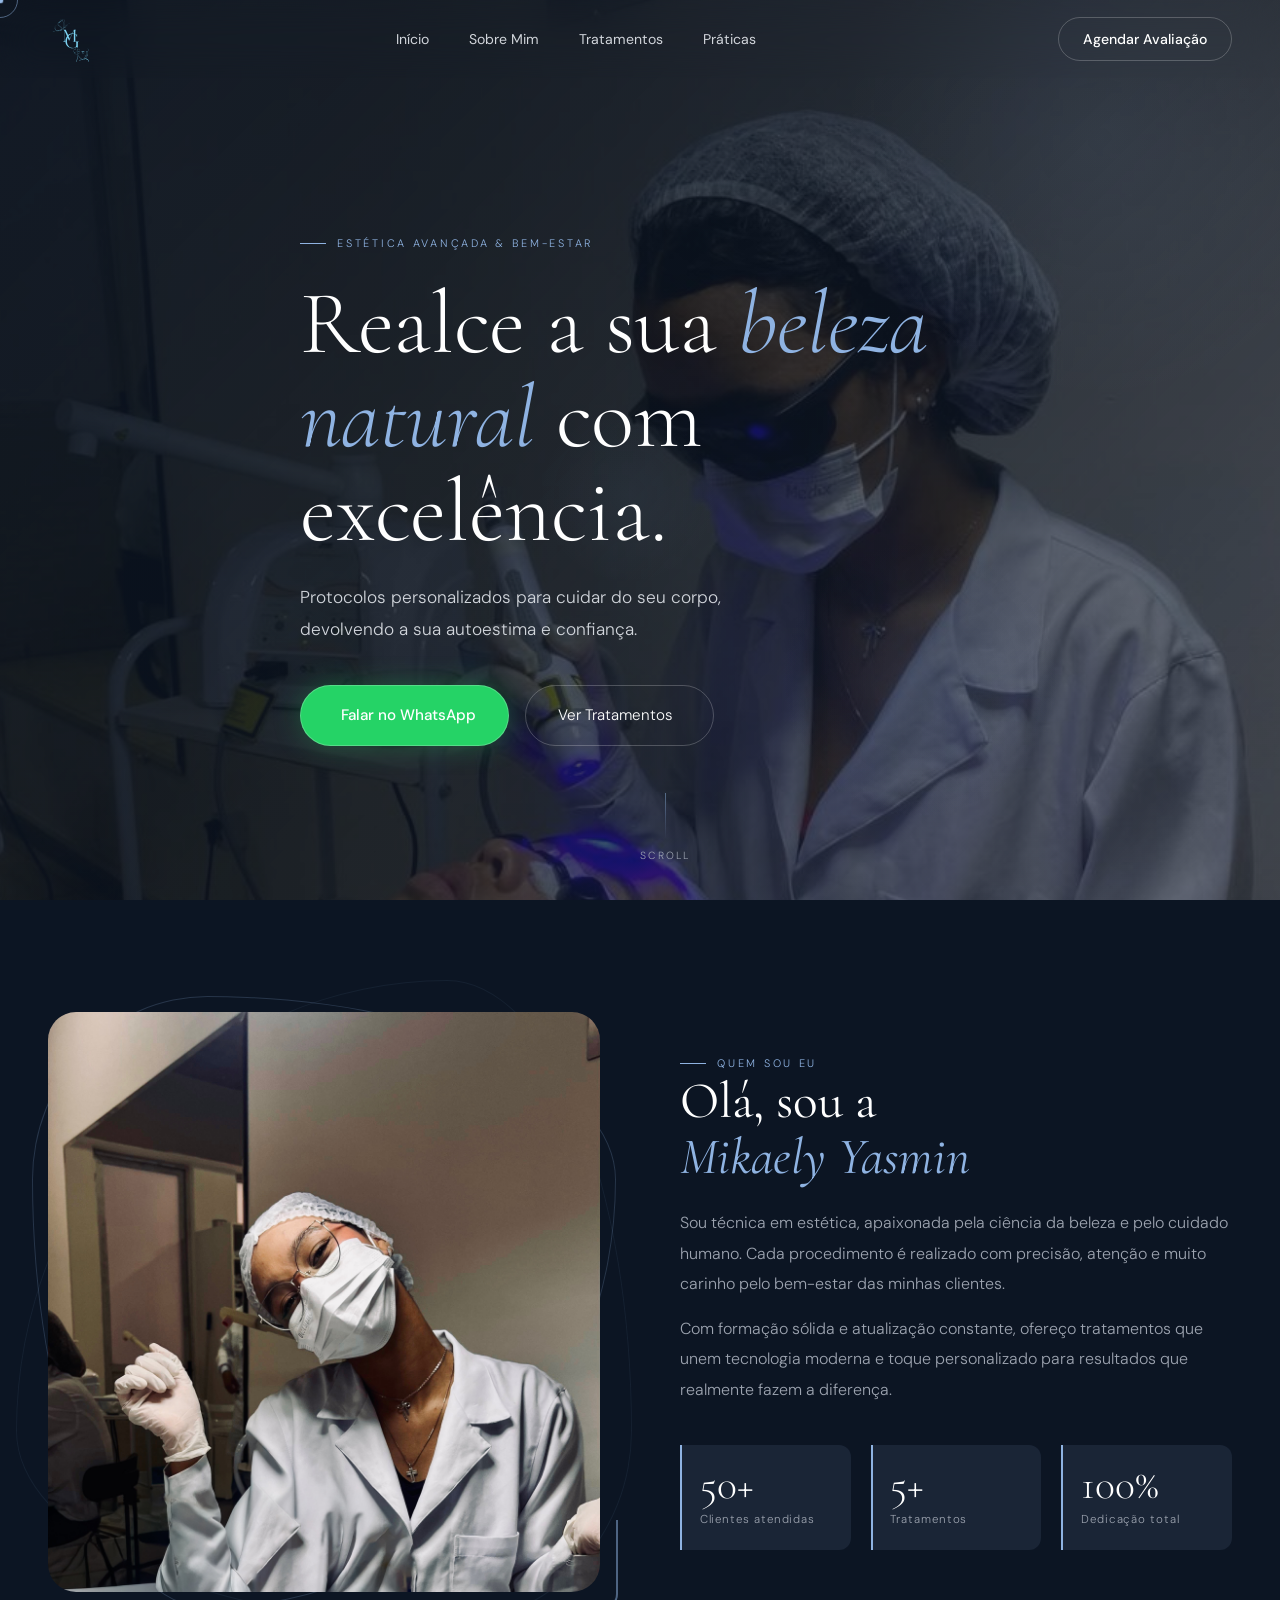
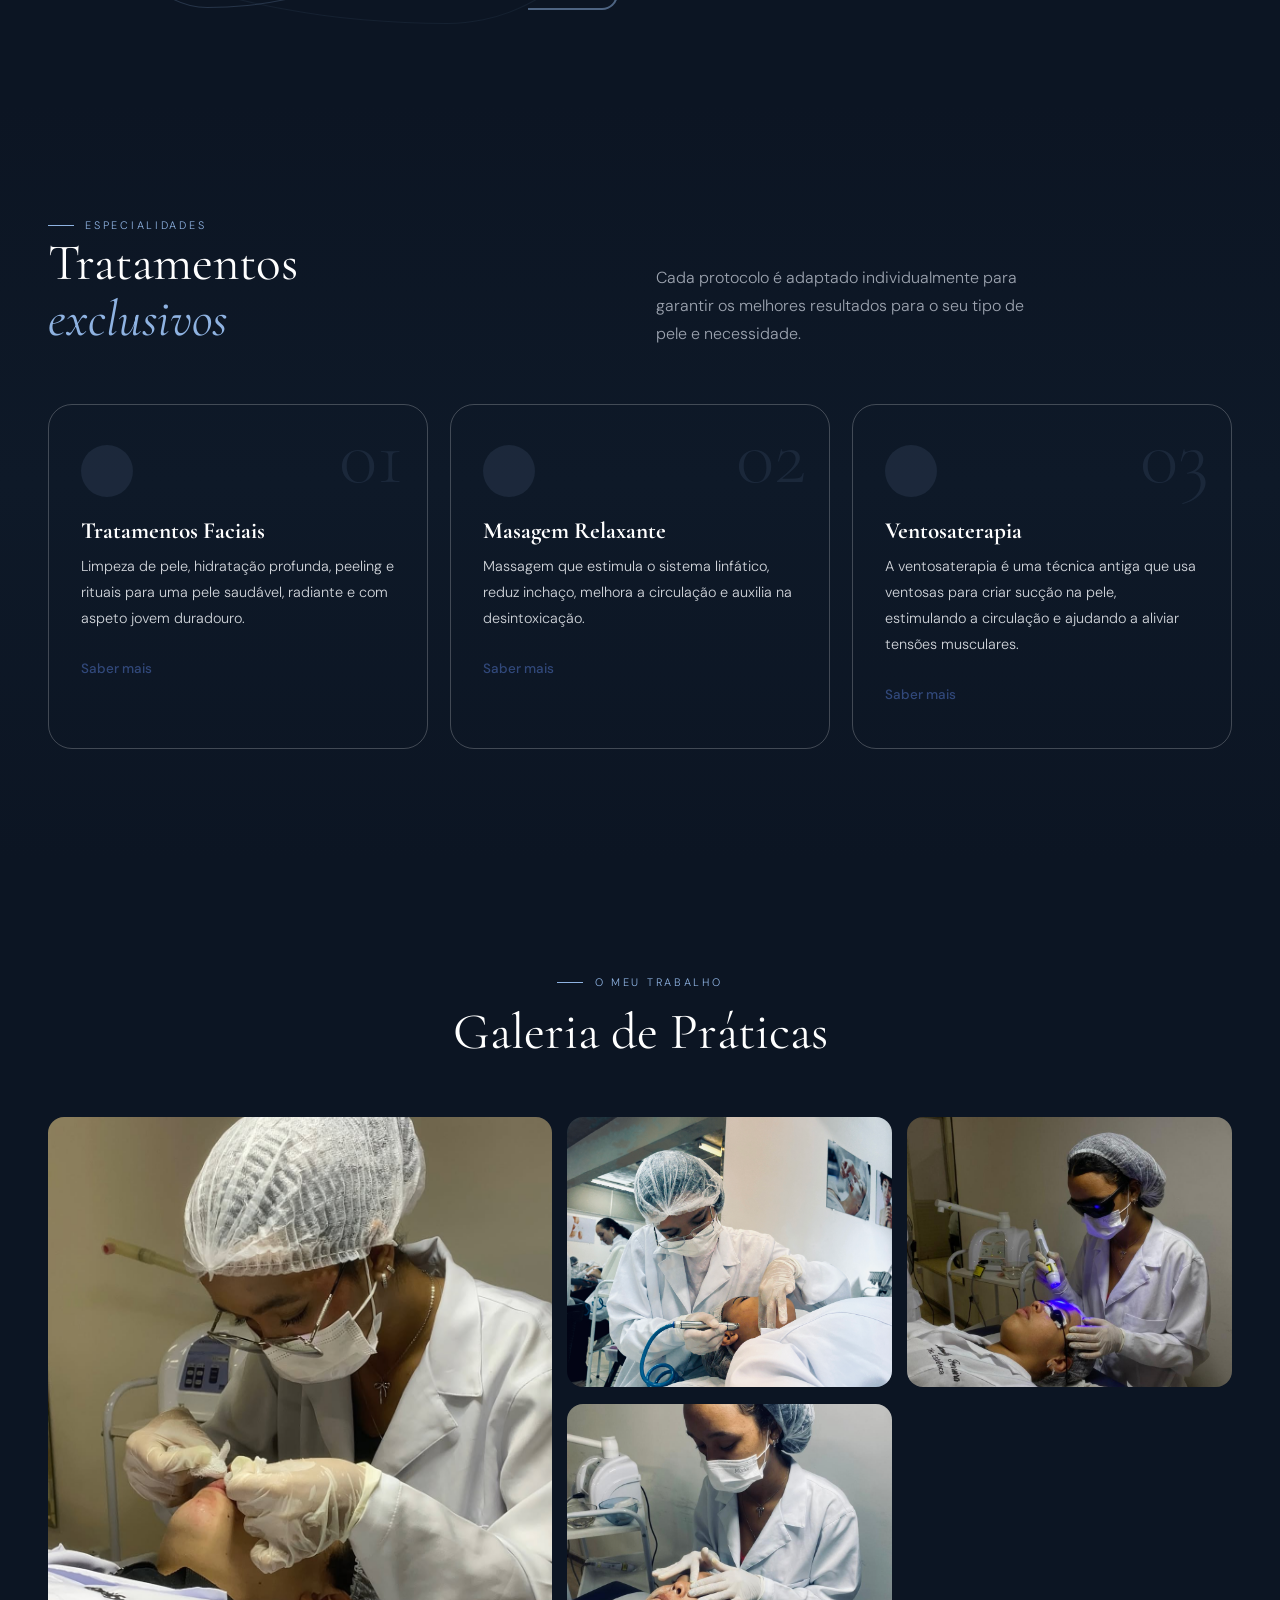
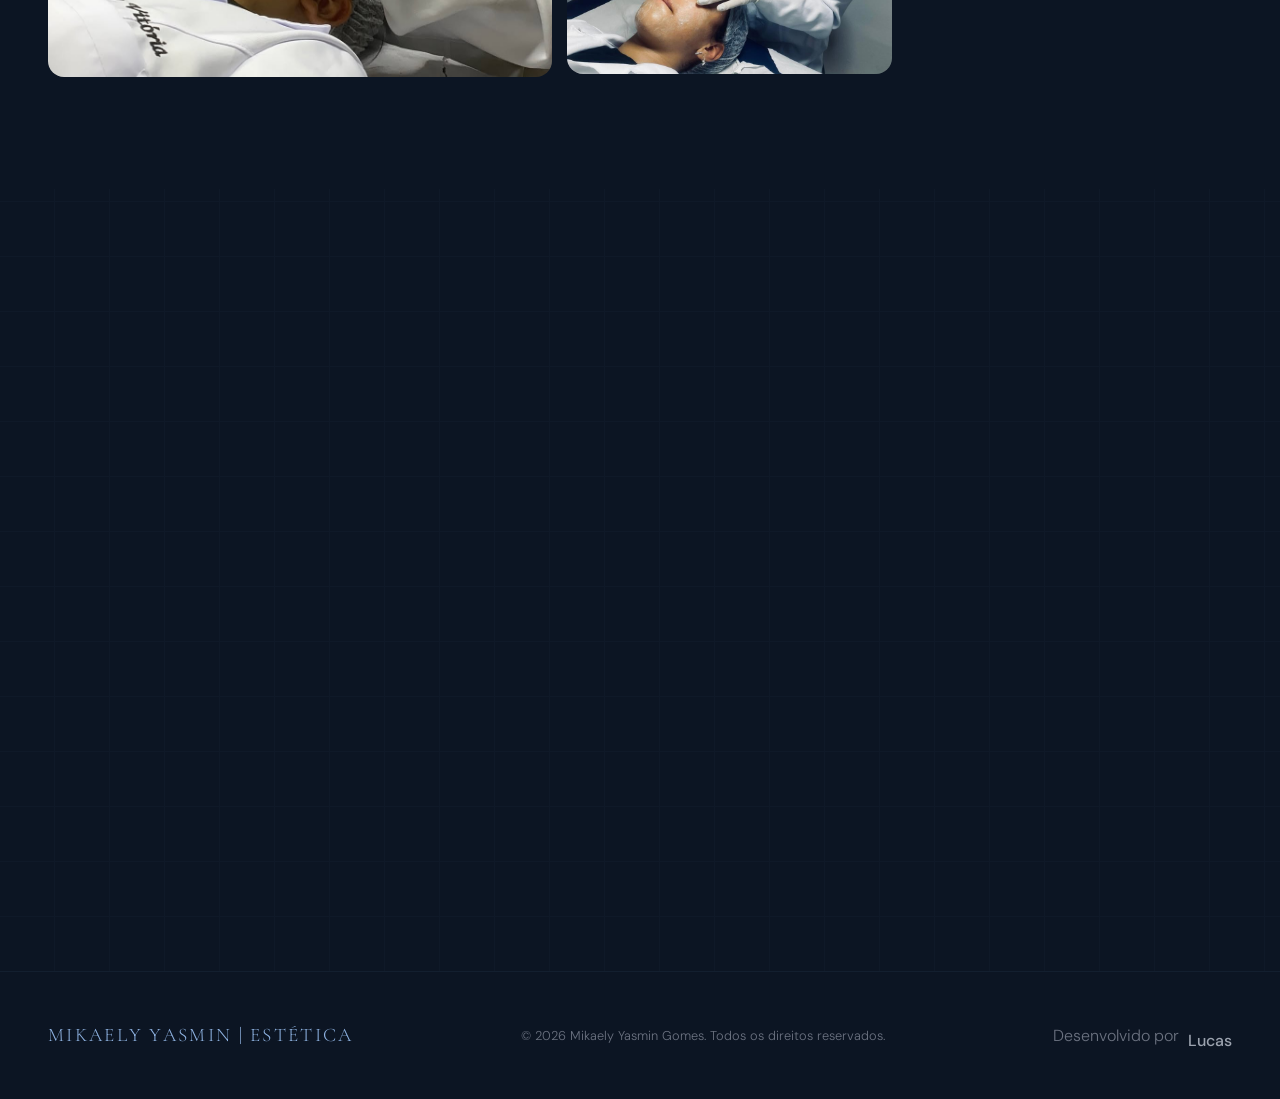
==== index.html @ a45d756b "Refactor HTML structure and style adjustments" ====
<!DOCTYPE html>
<html lang="pt-BR">

<head>
  <meta charset="UTF-8">
  <meta name="viewport" content="width=device-width,initial-scale=1.0">
  <title>Mikaely Yasmin Gomes | Estética Avançada &amp; Bem-estar</title>
  <link
    href="https://fonts.googleapis.com/css2?family=Cormorant+Garamond:ital,wght@0,300;0,400;0,600;1,300;1,400&family=DM+Sans:wght@300;400;500&display=swap"
    rel="stylesheet">
  <script src="https://unpkg.com/@phosphor-icons/web"></script>
  <script src="https://identity.netlify.com/v1/netlify-identity-widget.js"></script>
  <style>
    :root {
      --dk: #0C1523;
      --nv: #192338;
      --cb: #D9E1F1;
      --ac: #8FB3E2;
      --ad: #31487A;
      --a1: rgba(143, 179, 226, .10);
      --a2: rgba(143, 179, 226, .20);
      --a5: rgba(143, 179, 226, .50);
      --wh: #fff;
      --g3: #d1d5db;
      --g4: #9ca3af;
      --g5: #6b7280
    }

    *,
    *::before,
    *::after {
      box-sizing: border-box;
      margin: 0;
      padding: 0
    }

    html {
      scroll-padding-top: 60px;
    }

    body {
      background: var(--dk);
      color: var(--g3);
      font-family: 'DM Sans', sans-serif;
      font-weight: 300;
      line-height: 1.75;
      overflow-x: hidden;
      cursor: none
    }

    #cd {
      width: 7px;
      height: 7px;
      background: var(--ac);
      border-radius: 50%;
      position: fixed;
      top: 0;
      left: 0;
      pointer-events: none;
      z-index: 9999;
      transform: translate(-50%, -50%);
      mix-blend-mode: screen
    }

    #cr {
      width: 36px;
      height: 36px;
      border: 1px solid var(--a5);
      border-radius: 50%;
      position: fixed;
      top: 0;
      left: 0;
      pointer-events: none;
      z-index: 9998;
      transform: translate(-50%, -50%);
      transition: width .3s, height .3s, border-color .3s, background .3s
    }

    #cr.on {
      width: 58px;
      height: 58px;
      border-color: var(--ac);
      background: var(--a1)
    }

    h1,
    h2,
    h3,
    h4 {
      font-family: 'Cormorant Garamond', serif;
      line-height: 1.1
    }

    .lbl {
      font-family: 'DM Sans', sans-serif;
      font-size: .68rem;
      letter-spacing: .25em;
      text-transform: uppercase;
      color: var(--ac);
      display: flex;
      align-items: center;
      gap: .7rem
    }

    .lbl::before {
      content: '';
      display: block;
      width: 26px;
      height: 1px;
      background: var(--ac);
      flex-shrink: 0
    }

    .rv {
      opacity: 0;
      transform: translateY(36px);
      transition: opacity .85s ease, transform .85s ease
    }

    .rl {
      opacity: 0;
      transform: translateX(-36px);
      transition: opacity .85s ease, transform .85s ease
    }

    .rv.in,
    .rl.in {
      opacity: 1;
      transform: none
    }

    .d1 {
      transition-delay: .10s
    }

    .d2 {
      transition-delay: .20s
    }

    .d3 {
      transition-delay: .30s
    }

    .d4 {
      transition-delay: .40s
    }

    .d5 {
      transition-delay: .50s
    }

    #nb {
      position: fixed;
      top: 0;
      left: 0;
      right: 0;
      z-index: 1000;
      height: 78px;
      display: flex;
      align-items: center;
      justify-content: space-between;
      padding: 0 3rem;
      backdrop-filter: blur(20px);
      transition: background .4s, box-shadow .4s
    }

    #nb.solid {
      background: rgba(12, 21, 35, .96);
      box-shadow: 0 1px 0 var(--a1)
    }

    .nl img {
      height: 46px;
      width: auto;
      object-fit: contain;
      display: block
    }

    .nv {
      display: flex;
      gap: 2.5rem;
      align-items: center
    }

    .nv a {
      color: var(--g3);
      text-decoration: none;
      font-size: .88rem;
      font-weight: 400;
      position: relative;
      transition: color .3s;
      cursor: none
    }

    .nv a::after {
      content: '';
      position: absolute;
      bottom: -4px;
      left: 0;
      width: 0;
      height: 1px;
      background: var(--ac);
      transition: width .3s
    }

    .nv a:hover {
      color: var(--ac)
    }

    .nv a:hover::after {
      width: 100%
    }

    .nc {
      background: transparent;
      color: var(--wh);
      padding: .55rem 1.5rem;
      border-radius: 50px;
      border: 1px solid rgba(255, 255, 255, .22);
      font-size: .88rem;
      font-weight: 500;
      text-decoration: none;
      transition: background .3s, transform .3s, border-color .3s;
      cursor: none
    }

    .nc:hover {
      background: var(--a1);
      border-color: var(--a5);
      transform: translateY(-2px)
    }

    #hb {
      display: none;
      background: none;
      border: none;
      color: var(--wh);
      font-size: 1.8rem;
      cursor: none
    }

    #mn {
      display: none;
      position: fixed;
      top: 78px;
      left: 0;
      right: 0;
      background: rgba(12, 21, 35, .97);
      backdrop-filter: blur(20px);
      padding: 1.25rem 2rem 1.75rem;
      flex-direction: column;
      gap: .4rem;
      border-bottom: 1px solid var(--a1);
      z-index: 999;
      max-height: calc(100vh - 78px);
      overflow-y: auto
    }

    #mn.open {
      display: flex
    }

    #mn a {
      color: var(--g3);
      text-decoration: none;
      padding: .7rem 1rem;
      border-radius: 8px;
      font-size: .95rem;
      transition: all .3s
    }

    #mn a:hover {
      background: var(--a1);
      color: var(--ac)
    }

    #mn .mc {
      background: var(--ac);
      color: var(--dk);
      font-weight: 500;
      text-align: center;
      border-radius: 50px;
      margin-top: .5rem
    }

    #home {
      min-height: 100svh;
      min-height: 100vh;
      position: relative;
      display: flex;
      align-items: center;
      overflow: hidden
    }

    .hbg {
      position: absolute;
      inset: 0;
      background-image: url('/img/3.jpeg');
      background-size: cover;
      background-position: center 30%;
      transform: scale(1.1);
      will-change: transform
    }

    .hov {
      position: absolute;
      inset: 0;
      background: linear-gradient(135deg, rgba(12, 21, 35, .93) 0%, rgba(12, 21, 35, .78) 45%, rgba(25, 35, 56, .58) 100%)
    }

    .orb {
      position: absolute;
      border-radius: 50%;
      pointer-events: none;
      animation: flt 10s ease-in-out infinite
    }

    .o1 {
      width: 520px;
      height: 520px;
      background: radial-gradient(circle, rgba(143, 179, 226, .07) 0%, transparent 70%);
      top: -120px;
      right: -80px;
      animation-duration: 9s
    }

    .o2 {
      width: 280px;
      height: 280px;
      background: radial-gradient(circle, rgba(49, 72, 122, .15) 0%, transparent 70%);
      bottom: 80px;
      right: 220px;
      animation-duration: 12s;
      animation-direction: reverse
    }

    .o3 {
      width: 180px;
      height: 180px;
      background: radial-gradient(circle, rgba(143, 179, 226, .05) 0%, transparent 70%);
      top: 45%;
      left: 42%;
      animation-duration: 14s
    }

    @keyframes flt {

      0%,
      100% {
        transform: translate(0, 0)
      }

      33% {
        transform: translate(18px, -28px)
      }

      66% {
        transform: translate(-14px, 18px)
      }
    }

    .hwm {
      position: absolute;
      right: 4%;
      top: 50%;
      transform: translateY(-50%);
      width: min(44%, 540px);
      opacity: 0;
      filter: invert(1) brightness(2);
      animation: wmi 1.2s ease .9s forwards;
      pointer-events: none
    }

    @keyframes wmi {
      from {
        opacity: 0;
        transform: translateY(-50%) translateX(30px)
      }

      to {
        opacity: .1;
        transform: translateY(-50%) translateX(0)
      }
    }

    .hcnt {
      position: relative;
      z-index: 10;
      max-width: 1280px;
      margin: 0 auto;
      padding: 80px 3rem 0
    }

    .htag {
      opacity: 0;
      animation: su .8s ease .3s forwards;
      margin-bottom: 1.5rem
    }

    .hh1 {
      color: var(--wh);
      font-size: clamp(3.2rem, 7vw, 6.5rem);
      font-weight: 300;
      line-height: 1.05;
      max-width: 680px;
      margin-bottom: 1.4rem;
      opacity: 0;
      animation: su .8s ease .5s forwards
    }

    .hh1 em {
      font-style: italic;
      color: var(--ac)
    }

    .hsb {
      color: var(--g3);
      font-size: 1.08rem;
      font-weight: 300;
      max-width: 460px;
      margin-bottom: 2.5rem;
      line-height: 1.85;
      opacity: 0;
      animation: su .8s ease .7s forwards
    }

    .hbt {
      display: flex;
      gap: 1rem;
      flex-wrap: wrap;
      opacity: 0;
      animation: su .8s ease .9s forwards
    }

    @keyframes su {
      from {
        opacity: 0;
        transform: translateY(28px)
      }

      to {
        opacity: 1;
        transform: none
      }
    }

    .bwa {
      background: #25D366;
      color: var(--wh);
      padding: 1rem 2rem;
      border-radius: 50px;
      border: 1px solid rgba(255, 255, 255, .22);
      font-weight: 500;
      font-size: .95rem;
      text-decoration: none;
      display: inline-flex;
      align-items: center;
      gap: .5rem;
      transition: all .3s;
      cursor: none;
      box-shadow: 0 0 28px rgba(37, 211, 102, .28)
    }

    .bwa:hover {
      background: #1ebe5a;
      transform: translateY(-3px);
      box-shadow: 0 12px 32px rgba(37, 211, 102, .38)
    }

    .bol {
      background: transparent;
      color: var(--wh);
      padding: 1rem 2rem;
      border-radius: 50px;
      border: 1px solid rgba(255, 255, 255, .22);
      font-weight: 300;
      font-size: .95rem;
      text-decoration: none;
      display: inline-flex;
      align-items: center;
      gap: .5rem;
      transition: all .3s;
      cursor: none
    }

    .bol:hover {
      background: var(--a1);
      border-color: var(--a5)
    }

    .scc {
      position: absolute;
      bottom: 2.2rem;
      left: 50%;
      transform: translateX(-50%);
      z-index: 10;
      display: flex;
      flex-direction: column;
      align-items: center;
      gap: .5rem;
      color: var(--g4);
      font-size: .65rem;
      letter-spacing: .22em;
      text-transform: uppercase;
      opacity: 0;
      animation: su .8s ease 1.5s forwards
    }

    .scl {
      width: 1px;
      height: 46px;
      background: linear-gradient(to bottom, var(--a5), transparent);
      animation: scla 2s ease-in-out infinite
    }

    @keyframes scla {
      0% {
        transform: scaleY(0);
        transform-origin: top
      }

      49% {
        transform: scaleY(1);
        transform-origin: top
      }

      50% {
        transform: scaleY(1);
        transform-origin: bottom
      }

      100% {
        transform: scaleY(0);
        transform-origin: bottom
      }
    }

    .sec {
      padding: 7rem 3rem
    }

    .con {
      max-width: 1280px;
      margin: 0 auto
    }

    #sobre {
      background: var(--dk)
    }

    .abg {
      display: grid;
      grid-template-columns: 1fr 1fr;
      gap: 5rem;
      align-items: center
    }

    .abw {
      position: relative
    }

    .abr {
      position: absolute;
      inset: -16px;
      border-radius: 30% 70% 70% 30%/30% 30% 70% 70%;
      border: 1px solid var(--a2);
      animation: mrph 9s ease-in-out infinite
    }

    .abr2 {
      position: absolute;
      inset: -32px;
      border-radius: 70% 30% 30% 70%/70% 70% 30% 30%;
      border: 1px solid rgba(143, 179, 226, .07);
      animation: mrph 13s ease-in-out infinite reverse
    }

    @keyframes mrph {

      0%,
      100% {
        border-radius: 30% 70% 70% 30%/30% 30% 70% 70%
      }

      33% {
        border-radius: 58% 42% 75% 25%/76% 46% 54% 24%
      }

      66% {
        border-radius: 50% 50% 33% 67%/55% 27% 73% 45%
      }
    }

    .abi {
      width: 100%;
      height: 580px;
      object-fit: cover;
      object-position: top center;
      border-radius: 1.75rem;
      position: relative;
      z-index: 1;
      display: block
    }

    .abc {
      position: absolute;
      bottom: -18px;
      right: -18px;
      width: 90px;
      height: 90px;
      border-right: 2px solid var(--a5);
      border-bottom: 2px solid var(--a5);
      border-radius: 0 0 1rem 0;
      z-index: 0
    }

    .abt h2 {
      color: var(--wh);
      font-size: clamp(2.2rem, 4vw, 3.6rem);
      font-weight: 400;
      margin-bottom: 1.4rem
    }

    .abt h2 em {
      font-style: italic;
      color: var(--ac)
    }

    .abt p {
      color: var(--g4);
      margin-bottom: .9rem;
      line-height: 1.9
    }

    .sts {
      display: grid;
      grid-template-columns: repeat(3, 1fr);
      gap: 1.25rem;
      margin-top: 2.5rem
    }

    .st {
      padding: 1.25rem 1.1rem;
      border-left: 2px solid var(--ac);
      background: var(--a1);
      border-radius: 0 .75rem .75rem 0
    }

    .stn {
      font-family: 'Cormorant Garamond', serif;
      font-size: 2.6rem;
      font-weight: 300;
      color: var(--wh);
      line-height: 1;
      margin-bottom: .2rem
    }

    .stl {
      font-size: .72rem;
      color: var(--g4);
      letter-spacing: .08em
    }

    #servicos {
      background: linear-gradient(180deg, var(--dk) 0%, #0e1928 50%, var(--dk) 100%)
    }

    .svh {
      display: grid;
      grid-template-columns: 1fr 1fr;
      align-items: end;
      gap: 2rem;
      margin-bottom: 3.5rem
    }

    .svh h2 {
      color: var(--wh);
      font-size: clamp(2.2rem, 4vw, 3.6rem);
      font-weight: 400
    }

    .svh h2 em {
      font-style: italic;
      color: var(--ac)
    }

    .svh p {
      color: var(--g4);
      max-width: 380px
    }

    .svg {
      display: grid;
      grid-template-columns: repeat(3, 1fr);
      gap: 1.4rem
    }

    .svc {
      background: transparent;
      border: 1px solid rgba(255, 255, 255, .22);
      border-radius: 1.5rem;
      padding: 2.5rem 2rem;
      position: relative;
      overflow: hidden;
      transition: transform .4s, box-shadow .4s;
      cursor: none
    }

    .svc::before {
      content: '';
      position: absolute;
      top: 0;
      left: 0;
      right: 0;
      height: 2px;
      background: linear-gradient(90deg, transparent, var(--ac), transparent);
      transform: scaleX(0);
      transition: transform .5s
    }

    .svc:hover::before {
      transform: scaleX(1)
    }

    .svc:hover {
      transform: translateY(-10px);
      box-shadow: 0 32px 64px rgba(0, 0, 0, .32), 0 0 0 1px var(--a1);
      background: rgba(143, 179, 226, .02);
      /* leve brilho no hover */
    }

    .svn {
      font-family: 'Cormorant Garamond', serif;
      font-size: 5rem;
      font-weight: 300;
      color: rgba(143, 179, 226, .1);
      position: absolute;
      top: .8rem;
      right: 1.4rem;
      line-height: 1;
      user-select: none
    }

    .svi {
      width: 52px;
      height: 52px;
      background: var(--a1);
      border-radius: 50%;
      display: flex;
      align-items: center;
      justify-content: center;
      color: var(--ad);
      font-size: 1.4rem;
      margin-bottom: 1.4rem;
      transition: all .3s
    }

    .svc:hover .svi {
      background: var(--ac);
      color: var(--wh)
    }

    .svc h4 {
      color: var(--wh);
      font-size: 1.45rem;
      margin-bottom: .6rem
    }

    .svc p {
      color: var(--g3);
      font-size: .9rem;
      line-height: 1.8;
      margin-bottom: 1.4rem
    }

    .sva {
      color: var(--ad);
      font-size: .84rem;
      font-weight: 500;
      text-decoration: none;
      display: inline-flex;
      align-items: center;
      gap: .45rem;
      transition: gap .3s;
      cursor: none
    }

    .sva:hover {
      gap: .75rem
    }

    #portfolio {
      background: var(--dk)
    }

    .glh {
      text-align: center;
      margin-bottom: 3.5rem
    }

    .glh h2 {
      color: var(--wh);
      font-size: clamp(2.2rem, 4vw, 3.6rem);
      font-weight: 400;
      margin-top: .75rem
    }

    .glg {
      display: grid;
      grid-template-columns: 1.55fr 1fr 1fr;
      grid-template-rows: auto auto;
      gap: .9rem
    }

    .gi {
      position: relative;
      overflow: hidden;
      border-radius: 1rem;
      cursor: none
    }

    .gi:first-child {
      grid-row: span 2;
      height: 560px
    }

    .gi:not(:first-child) {
      height: 270px
    }

    .gi img {
      width: 100%;
      height: 100%;
      object-fit: cover;
      transition: transform .65s cubic-bezier(.4, 0, .2, 1);
      display: block
    }

    .gov {
      position: absolute;
      inset: 0;
      background: linear-gradient(135deg, rgba(12, 21, 35, .72), rgba(49, 72, 122, .52));
      opacity: 0;
      transition: opacity .4s;
      display: flex;
      align-items: center;
      justify-content: center
    }

    .gov i {
      color: var(--wh);
      font-size: 2.5rem;
      opacity: 0;
      transform: scale(.7);
      transition: all .4s ease .08s
    }

    .gi:hover img {
      transform: scale(1.07)
    }

    .gi:hover .gov {
      opacity: 1
    }

    .gi:hover .gov i {
      opacity: 1;
      transform: scale(1)
    }

    #contato {
      background: var(--dk);
      position: relative;
      overflow: hidden
    }

    .ctg {
      position: absolute;
      inset: 0;
      opacity: .025;
      background-image: repeating-linear-gradient(0deg, transparent, transparent 54px, var(--ac) 54px, var(--ac) 55px), repeating-linear-gradient(90deg, transparent, transparent 54px, var(--ac) 54px, var(--ac) 55px)
    }

    .ctc {
      background: transparent;
      border: 1px solid rgba(255, 255, 255, .22);
      border-radius: 2rem;
      padding: 4.5rem 3rem;
      text-align: center;
      max-width: 740px;
      margin: 0 auto;
      position: relative;
      z-index: 10;
      box-shadow: none;
    }

    .ctc h3 {
      color: var(--wh);
      font-size: clamp(1.9rem, 4vw, 3.4rem);
      font-weight: 400;
      margin: .9rem 0 1rem
    }

    .ctc h3 em {
      font-style: italic;
      color: var(--ad)
    }

    .ctc p {
      color: var(--g3);
      max-width: 460px;
      margin: 0 auto 2.5rem;
      line-height: 1.85
    }

    .ctb {
      display: flex;
      gap: 1rem;
      justify-content: center;
      flex-wrap: wrap
    }

    .bwa2 {
      background: #25D366;
      color: #fff;
      padding: 1rem 2rem;
      border-radius: 50px;
      font-weight: 600;
      font-size: .95rem;
      text-decoration: none;
      display: inline-flex;
      align-items: center;
      gap: .5rem;
      transition: all .3s;
      cursor: none;
      box-shadow: 0 0 28px rgba(37, 211, 102, .28)
    }

    .bwa2:hover {
      background: #1ebe5a;
      transform: translateY(-3px);
      box-shadow: 0 12px 32px rgba(37, 211, 102, .38)
    }

    .big {
      background: linear-gradient(45deg, #f09433 0%, #e6683c 25%, #dc2743 50%, #cc2366 75%, #bc1888 100%);
      color: #fff;
      padding: 1rem 2rem;
      border-radius: 50px;
      font-weight: 600;
      font-size: .95rem;
      text-decoration: none;
      display: inline-flex;
      align-items: center;
      gap: .5rem;
      transition: all .3s;
      cursor: none;
      box-shadow: 0 0 28px rgba(220, 39, 67, .28)
    }

    .big:hover {
      transform: translateY(-3px);
      box-shadow: 0 12px 32px rgba(220, 39, 67, .38);
      opacity: .92
    }

    footer {
      background: var(--dk);
      border-top: 1px solid rgba(143, 179, 226, .06);
      padding: 2.75rem 3rem
    }

    .fti {
      max-width: 1280px;
      margin: 0 auto;
      display: flex;
      justify-content: space-between;
      align-items: center;
      flex-wrap: wrap;
      gap: 1rem
    }

    .ftb {
      font-family: 'Cormorant Garamond', serif;
      font-size: 1.2rem;
      color: var(--ac);
      letter-spacing: .12em
    }

    .ftc {
      color: var(--g5);
      font-size: .8rem
    }

    @media(max-width:1024px) {
      .abg {
        gap: 3.5rem
      }

      .svh {
        grid-template-columns: 1fr
      }
    }

    /* ── TABLET 768px ── */
    @media(max-width:768px) {
      body {
        cursor: auto
      }

      #cd,
      #cr {
        display: none
      }

      a,
      button {
        cursor: pointer !important
      }

      #nb {
        padding: 0 1.25rem;
        height: 68px
      }

      .nv,
      .nc {
        display: none
      }

      #hb {
        display: flex;
        align-items: center;
        justify-content: center;
        width: 42px;
        height: 42px;
        border-radius: 8px;
        transition: background .2s
      }

      #hb:active {
        background: var(--a1)
      }

      #mn {
        top: 68px
      }

      .nl img {
        height: 38px
      }

      .hwm {
        display: none
      }

      /* Hero */
      #home {
        min-height: 100svh;
        min-height: 100vh
      }

      .hcnt {
        padding: 90px 1.25rem 2rem
      }

      .hh1 {
        font-size: clamp(2.4rem, 9vw, 4rem);
        max-width: 100%
      }

      .hsb {
        font-size: 1rem;
        max-width: 100%
      }

      .hbt {
        flex-direction: column;
        align-items: flex-start;
        gap: .75rem
      }

      .bwa,
      .bol {
        width: 100%;
        justify-content: center;
        padding: .9rem 1.5rem;
        font-size: .92rem
      }

      .scc {
        display: none
      }

      /* Sobre */
      .abg {
        grid-template-columns: 1fr;
        gap: 3rem
      }

      .abw {
        margin: 0 1rem
      }

      .abi {
        height: 320px
      }

      .abc {
        display: none
      }

      .sts {
        grid-template-columns: 1fr 1fr;
        gap: .9rem
      }

      .abt h2 {
        font-size: clamp(2rem, 7vw, 3rem)
      }

      /* Serviços */
      .svh {
        grid-template-columns: 1fr;
        gap: 1rem;
        margin-bottom: 2.5rem
      }

      .svg {
        grid-template-columns: 1fr;
        gap: 1.1rem
      }

      .svc {
        padding: 2rem 1.5rem
      }

      /* Galeria */
      .glg {
        grid-template-columns: 1fr 1fr;
        grid-template-rows: auto;
        gap: .7rem
      }

      .gi:first-child {
        grid-row: 1;
        grid-column: span 2;
        height: 220px
      }

      .gi:not(:first-child) {
        height: 160px
      }

      /* Contato */
      .ctc {
        padding: 2.5rem 1.25rem;
        border-radius: 1.5rem
      }

      .ctb {
        flex-direction: column;
        align-items: center
      }

      .bwa2,
      .big {
        width: 100%;
        max-width: 360px;
        justify-content: center
      }

      /* Layout */
      .sec {
        padding: 4.5rem 1.25rem
      }

      footer {
        padding: 1.75rem 1.25rem
      }

      .fti {
        flex-direction: column;
        text-align: center;
        gap: .5rem
      }
    }

    /* ── MOBILE 480px ── */
    @media(max-width:480px) {
      #nb {
        padding: 0 1rem
      }

      .hcnt {
        padding: 85px 1rem 2rem
      }

      .hh1 {
        font-size: clamp(2rem, 10vw, 3rem)
      }

      .abw {
        margin: 0 .5rem
      }

      .abi {
        height: 280px
      }

      .sts {
        grid-template-columns: 1fr
      }

      .glg {
        grid-template-columns: 1fr;
        gap: .6rem
      }

      .gi:first-child {
        grid-column: 1;
        height: 260px
      }

      .gi:not(:first-child) {
        height: 220px
      }

      .sec {
        padding: 3.5rem 1rem
      }

      .ctc {
        padding: 2rem 1rem
      }

      .svh p {
        display: none
      }
    }

    .aviso-publico {
      background: rgba(220, 39, 67, 0.1);
      /* Fundo sutilmente avermelhado/rosa */
      border: 1px solid rgba(220, 39, 67, 0.4);
      /* Borda chamativa */
      color: #ff8fa3;
      /* Texto num rosa/salmão luminoso */
      padding: 1rem 1.5rem;
      border-radius: 12px;
      display: inline-flex;
      align-items: center;
      gap: 0.6rem;
      font-weight: 400;
      font-size: 0.95rem;
      margin-bottom: 2rem;
      /* Empurra os botões para baixo */
      margin-top: 0rem;
      /* Dá um espaço dos botões */
      box-shadow: 0 4px 20px rgba(220, 39, 67, 0.15);
      /* Brilho suave em volta */
      text-align: left;
    }

    .aviso-publico i {
      font-size: 1.4rem;
      color: #ffb3c1;
    }

    @media(max-width:768px) {
      .aviso-publico {
        width: 100%;
        max-width: 360px;
        justify-content: center;
        text-align: center;
      }
    }

    .link-direitos {
      color: inherit;
      text-decoration: none;
      position: relative;
      transition: color 0.3s;
      cursor: none;
      /* Mantém o padrão do seu cursor customizado */
    }

    .link-direitos::after {
      content: '';
      position: absolute;
      bottom: -2px;
      left: 0;
      width: 0;
      height: 1px;
      background: var(--ac);
      transition: width 0.3s ease;
    }

    .link-direitos:hover {
      color: var(--wh);
    }

    .link-direitos:hover::after {
      width: 100%;
    }

    .dev-info {
      display: inline-block;
      margin-top: 0.4rem;
      color: var(--g5);
      /* Cor cinza mais escura para não roubar a atenção */
    }

    .link-github {
      color: var(--g4);
      /* Cinza um pouco mais claro */
      text-decoration: none;
      display: inline-flex;
      align-items: center;
      gap: 0.3rem;
      font-weight: 500;
      transition: color 0.3s, transform 0.3s;
      cursor: none;
      /* Mantém o cursor de bolinha */
    }

    .link-github i {
      font-size: 1.1rem;
    }

    .link-github:hover {
      color: var(--wh);
      /* Fica branco e acende quando passa o mouse */
      transform: translateY(-2px);
    }
  </style>
</head>

<body>
  <div id="cd"></div>
  <div id="cr"></div>

  <header id="nb">
    <div class="nl"><a href="#home"><img src="/img/logo1.svg" alt="MG"></a></div>
    <nav class="nv">
      <a href="#home">Início</a><a href="#sobre">Sobre Mim</a>
      <a href="#servicos">Tratamentos</a><a href="#portfolio">Práticas</a>
    </nav>
    <a href="#contato" class="nc">Agendar Avaliação</a>
    <button id="hb" aria-label="Menu"><i class="ph ph-list"></i></button>
  </header>

  <div id="mn">
    <a href="#home">Início</a><a href="#sobre">Sobre Mim</a>
    <a href="#servicos">Tratamentos</a><a href="#portfolio">Práticas</a>
    <a href="#contato" class="mc">Agendar</a>
  </div>

  <section id="home">
    <div class="hbg" id="hbg"></div>
    <div class="hov"></div>
    <div class="orb o1"></div>
    <div class="orb o2"></div>
    <div class="orb o3"></div>
    <img class="hwm" src="/etetica/static/img/logo.PNG" alt="" aria-hidden="true">
    <div class="hcnt">
      <p class="htag lbl">Estética Avançada &amp; Bem-estar</p>
      <h1 id="cms-titulo-hero" class="hh1">Realce a sua <em>beleza natural</em> com excelência.</h1>
      <p id="cms-subtitulo-hero" class="hsb">Protocolos personalizados para cuidar do seu corpo, devolvendo a sua
        autoestima e confiança.</p>
      <div class="hbt">
        <a href="#contato" class="bwa"><i class="ph ph-whatsapp-logo" style="font-size:1.2rem"></i> Falar no
          WhatsApp</a>
        <a href="#servicos" class="bol">Ver Tratamentos <i class="ph ph-arrow-down"></i></a>
      </div>
    </div>
    <div class="scc">
      <div class="scl"></div><span>Scroll</span>
    </div>
  </section>

  <section id="sobre" class="sec">
    <div class="con">
      <div class="abg">
        <div class="abw rl">
          <div class="abr"></div>
          <div class="abr2"></div>
          <img id="cms-foto-sobre" src="/img/gomes.jpeg" alt="Mikaely Yasmin Gomes" class="abi">
          <div class="abc"></div>
        </div>
        <div class="abt">
          <div class="lbl rv d1">Quem sou eu</div>
          <h2 class="rv d2">Olá, sou a<br><em>Mikaely Yasmin</em></h2>
          <div id="cms-texto-sobre">
            <p class="rv d2">Sou técnica em estética, apaixonada pela ciência da beleza e pelo cuidado humano. Cada
              procedimento é realizado com precisão, atenção e muito carinho pelo bem-estar das minhas clientes.</p>
            <p class="rv d3">Com formação sólida e atualização constante, ofereço tratamentos que unem tecnologia
              moderna e toque personalizado para resultados que realmente fazem a diferença.</p>
          </div>
          <div class="sts">
            <div class="st rv d3">
              <div class="stn" data-t="50" data-s="+">0</div>
              <div class="stl">Clientes atendidas</div>
            </div>
            <div class="st rv d4">
              <div class="stn" data-t="5" data-s="+">0</div>
              <div class="stl">Tratamentos</div>
            </div>
            <div class="st rv d5">
              <div class="stn" data-t="100" data-s="%">0</div>
              <div class="stl">Dedicação total</div>
            </div>
          </div>
        </div>
      </div>
    </div>
  </section>

  <section id="servicos" class="sec">
    <div class="con">
      <div class="svh">
        <div>
          <div class="lbl rv">Especialidades</div>
          <h2 class="rv d1">Tratamentos<br><em>exclusivos</em></h2>
        </div>
        <p class="rv d2">Cada protocolo é adaptado individualmente para garantir os melhores resultados para o seu tipo
          de pele e necessidade.</p>
      </div>
      <div class="svg">
        <div class="svc rv d1">
          <span class="svn">01</span>
          <div class="svi"><i class="ph ph-sparkle"></i></div>
          <h4>Tratamentos Faciais</h4>
          <p>Limpeza de pele, hidratação profunda, peeling e rituais para uma pele saudável, radiante e com aspeto jovem
            duradouro.</p>
          <a href="#contato" class="sva">Saber mais <i class="ph ph-arrow-right"></i></a>
        </div>
        <div class="svc rv d2">
          <span class="svn">02</span>
          <div class="svi"><i class="ph ph-drop"></i></div>
          <h4>Masagem Relaxante</h4>
          <p>Massagem que estimula o sistema linfático, reduz inchaço, melhora a circulação e auxilia na desintoxicação.
          </p>
          <a href="#contato" class="sva">Saber mais <i class="ph ph-arrow-right"></i></a>
        </div>
        <div class="svc rv d3">
          <span class="svn">03</span>
          <div class="svi"><i class="ph ph-hands-clapping"></i></div>
          <h4>Ventosaterapia</h4>
          <p>A ventosaterapia é uma técnica antiga que usa ventosas para criar sucção na pele, estimulando a circulação
            e ajudando a aliviar tensões musculares.</p>
          <a href="#contato" class="sva">Saber mais <i class="ph ph-arrow-right"></i></a>
        </div>
      </div>
    </div>
  </section>

  <section id="portfolio" class="sec">
    <div class="con">
      <div class="glh">
        <div class="lbl rv" style="justify-content:center">O Meu Trabalho</div>
        <h2 class="rv d1">Galeria de Práticas</h2>
      </div>
      <div id="cms-galeria-container" class="glg">
        <div class="gi rv d1"><img src="/img/1.jpeg" alt="Prática 1">
          <div class="gov"><i class="ph ph-magnifying-glass-plus"></i></div>
        </div>
        <div class="gi rv d2"><img src="/img/2.jpeg" alt="Prática 2">
          <div class="gov"><i class="ph ph-magnifying-glass-plus"></i></div>
        </div>
        <div class="gi rv d3"><img src="/img/3.jpeg" alt="Prática 3">
          <div class="gov"><i class="ph ph-magnifying-glass-plus"></i></div>
        </div>
        <div class="gi rv d4"><img src="/img/4.jpeg" alt="Prática 4">
          <div class="gov"><i class="ph ph-magnifying-glass-plus"></i></div>
        </div>
      </div>
    </div>
  </section>

  <section id="contato" class="sec">
    <div class="ctg"></div>
    <div class="con">
      <div class="ctc rv">
        <div class="lbl" style="justify-content:center">Entre em Contato</div>
        <h3>Pronta para a sua<br><em>melhor versão?</em></h3>
        <p>Agende a sua consulta agora mesmo ou acompanhe o meu trabalho nas redes sociais.</p>
        <div class="ctb">
        </div>

        <div class="aviso-publico rv d1">
          <i class="ph ph-info"></i>
          <span><strong>Aviso:</strong> Atendimento exclusivo para o público feminino.</span>
        </div>
        <div class="ctb">
          <a href="https://wa.me/553173663820?text=Ol%C3%A1%2C%20me%20interessei%20pelo%20seu%20trabalho%20de%20est%C3%A9tica%20e%20gostaria%20de%20marcar%20um%20hor%C3%A1rio%20com%20voc%C3%AA."
            target="_blank" class="bwa2"><i class="ph-fill ph-whatsapp-logo" style="font-size:1.25rem"></i> Agendar via
            WhatsApp</a>
          <a href="https://www.instagram.com/mikaely_gomes.0?igsh=MWR3MmF1ZHV3cGIyMg==" target="_blank" class="big"><i
              class="ph-fill ph-instagram-logo" style="font-size:1.25rem"></i> Siga no Instagram</a>
        </div>
      </div>
    </div>
  </section>

  <footer>
    <div class="fti">
      <div class="ftb">MIKAELY YASMIN | ESTÉTICA</div>
      <div class="ftc">&copy; <span id="year"></span> Mikaely Yasmin Gomes. <a href="direitos-autorais.html"
          class="link-direitos">Todos os direitos reservados.</a></div>
      <span class="dev-info">Desenvolvido por <a href="https://github.com/lkaua-dev" target="_blank"
          class="link-github"><i class="ph-fill ph-github-logo"></i>Lucas</a></span>
    </div>
    </div>
  </footer>

  <script>
    // --- Inicialização de Data ---
    document.getElementById('year').textContent = new Date().getFullYear();

    // --- Cursor Customizado ---
    const cd = document.getElementById('cd');
    const cr = document.getElementById('cr');
    let mx = 0, my = 0, rx = 0, ry = 0;

    document.addEventListener('mousemove', e => {
      mx = e.clientX;
      my = e.clientY;
      cd.style.left = mx + 'px';
      cd.style.top = my + 'px';
    });

    (function animateCursor() {
      rx += (mx - rx) * .13;
      ry += (my - ry) * .13;
      cr.style.left = rx + 'px';
      cr.style.top = ry + 'px';
      requestAnimationFrame(animateCursor);
    })();

    document.querySelectorAll('a, button').forEach(e => {
      e.addEventListener('mouseenter', () => cr.classList.add('on'));
      e.addEventListener('mouseleave', () => cr.classList.remove('on'));
    });

    // --- Menu Mobile ---
    const hb = document.getElementById('hb');
    const mn = document.getElementById('mn');

    function toggleMenu(force) {
      const open = force !== undefined ? force : !mn.classList.contains('open');
      mn.classList.toggle('open', open);
      hb.innerHTML = open
        ? '<i class="ph ph-x" style="font-size:1.5rem"></i>'
        : '<i class="ph ph-list" style="font-size:1.8rem"></i>';
    }

    hb.addEventListener('click', e => {
      e.stopPropagation();
      toggleMenu();
    });

    mn.querySelectorAll('a').forEach(a => {
      a.addEventListener('click', () => toggleMenu(false));
    });

    document.addEventListener('click', e => {
      if (mn.classList.contains('open') && !mn.contains(e.target) && e.target !== hb) {
        toggleMenu(false);
      }
    });

    // --- Efeitos de Scroll ---
    const nb = document.getElementById('nb');
    const hbg = document.getElementById('hbg');

    window.addEventListener('scroll', () => {
      // Navbar sólida ao rolar
      nb.classList.toggle('solid', window.scrollY > 24);

      // Efeito Parallax no Hero
      if (hbg) {
        hbg.style.transform = `scale(1.1) translateY(${window.scrollY * .28}px)`;
      }
    }, { passive: true });

    // --- Observer: Revelar Elementos (Animação de entrada) ---
    const revealObserver = new IntersectionObserver(entries => {
      entries.forEach(e => {
        if (e.isIntersecting) e.target.classList.add('in');
      });
    }, { threshold: .14 });

    document.querySelectorAll('.rv, .rl').forEach(el => revealObserver.observe(el));

    // --- Observer: Contador Numérico ---
    const counterObserver = new IntersectionObserver(entries => {
      entries.forEach(e => {
        if (!e.isIntersecting) return;

        const el = e.target;
        const targetValue = parseInt(el.dataset.t);
        const suffix = el.dataset.s || '+';
        let current = 0;

        const timer = setInterval(() => {
          current += targetValue / 55;
          if (current >= targetValue) {
            current = targetValue;
            clearInterval(timer);
          }
          el.textContent = Math.floor(current) + suffix;
        }, 22);

        counterObserver.unobserve(el);
      });
    }, { threshold: .6 });

    document.querySelectorAll('.stn[data-t]').forEach(c => counterObserver.observe(c));

    // --- Integração CMS (JSON) ---
    async function carregarDadosCMS() {
      try {
        const response = await fetch('dados.json');
        if (!response.ok) return;
        const d = await response.json();

        if (d.titulo_hero) document.getElementById('cms-titulo-hero').innerHTML = d.titulo_hero;
        if (d.subtitulo_hero) document.getElementById('cms-subtitulo-hero').textContent = d.subtitulo_hero;
        if (d.foto_sobre) document.getElementById('cms-foto-sobre').src = d.foto_sobre;
        if (d.texto_sobre) document.getElementById('cms-texto-sobre').innerHTML = d.texto_sobre;

        if (d.galeria && d.galeria.length) {
          const container = document.getElementById('cms-galeria-container');
          container.innerHTML = '';
          d.galeria.forEach(item => {
            const div = document.createElement('div');
            div.className = 'gi rv';
            div.innerHTML = `
              <img src="${item.foto}" alt="Resultado">
              <div class="gov">
                <i class="ph ph-magnifying-glass-plus"></i>
              </div>`;
            container.appendChild(div);
            revealObserver.observe(div); // Garante que novos itens sejam observados
          });
        }
      } catch (e) {
        console.error('Erro CMS:', e);
      }
    }

    carregarDadosCMS();

    // --- Netlify Identity ---
    if (window.netlifyIdentity) {
      window.netlifyIdentity.on('init', user => {
        if (!user) {
          window.netlifyIdentity.on('login', () => {
            document.location.href = '/admin/';
          });
        }
      });
    }
  </script>
</body>

</html>
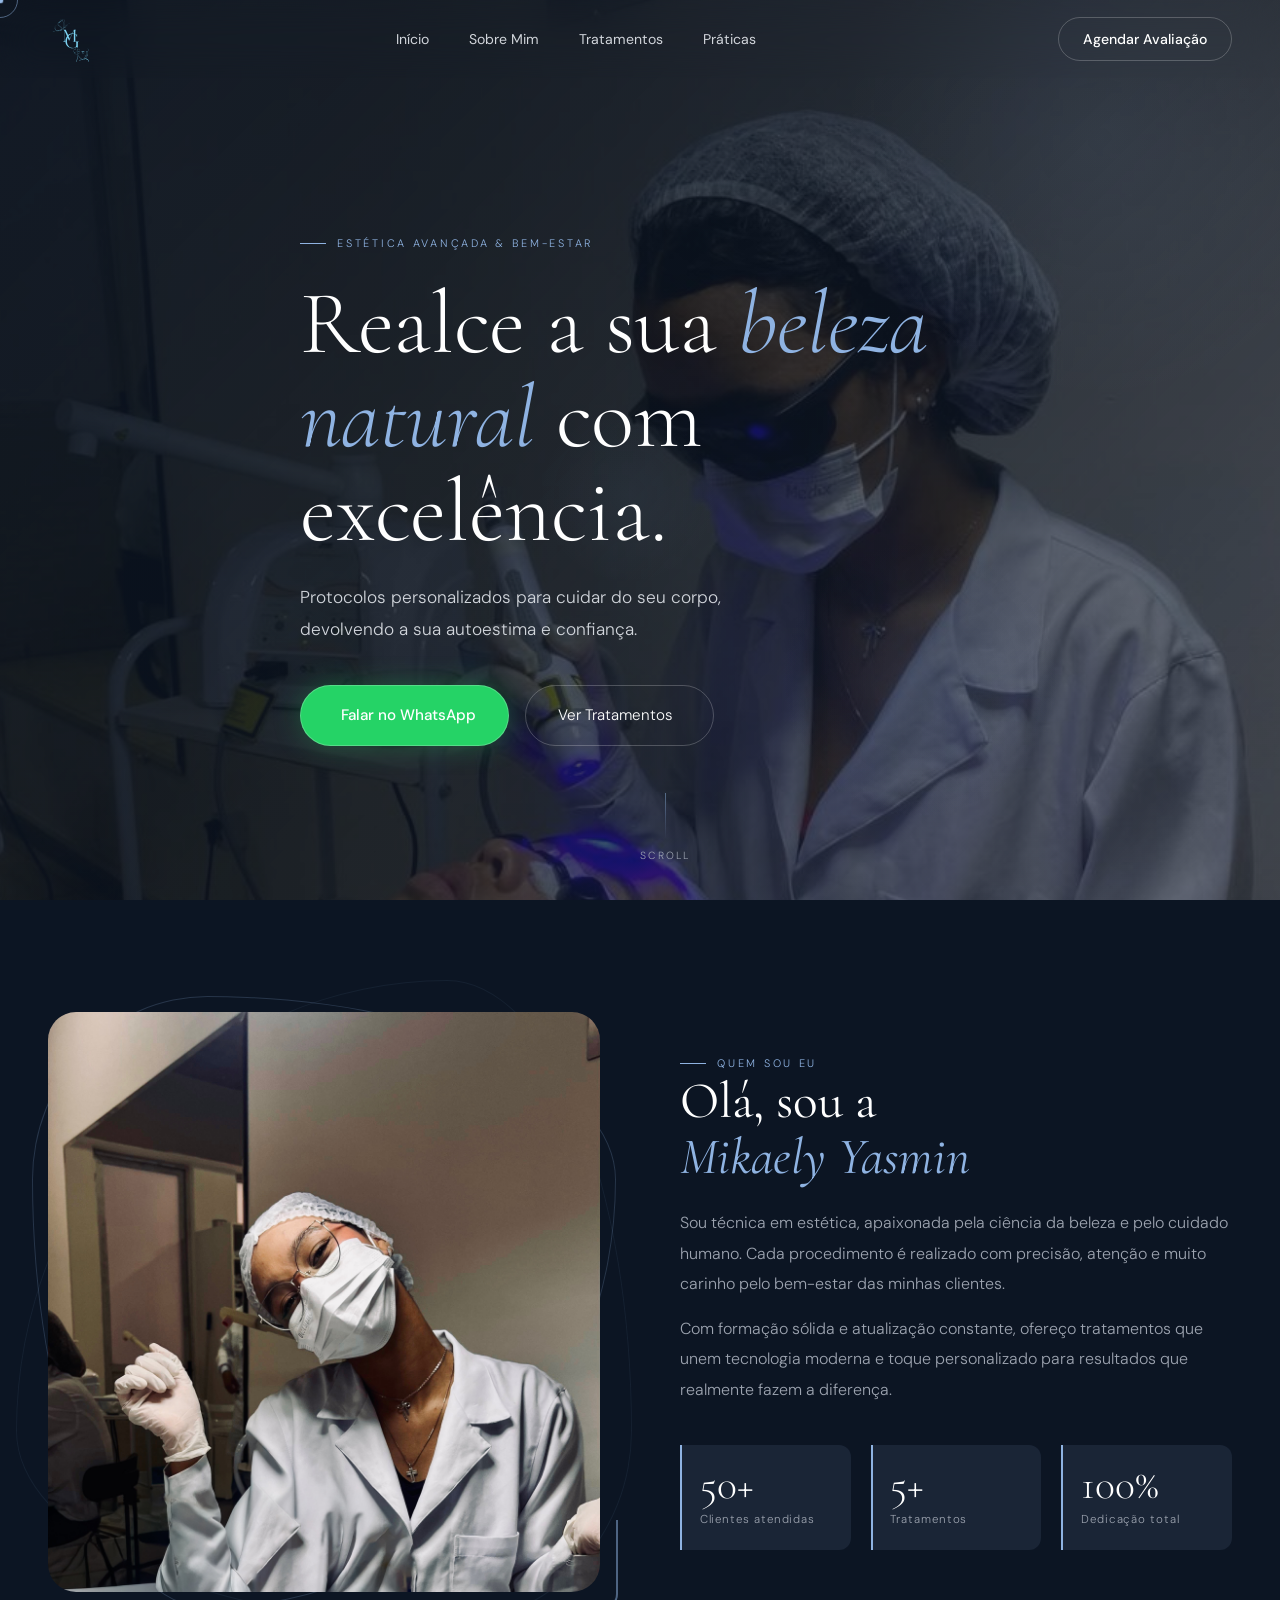
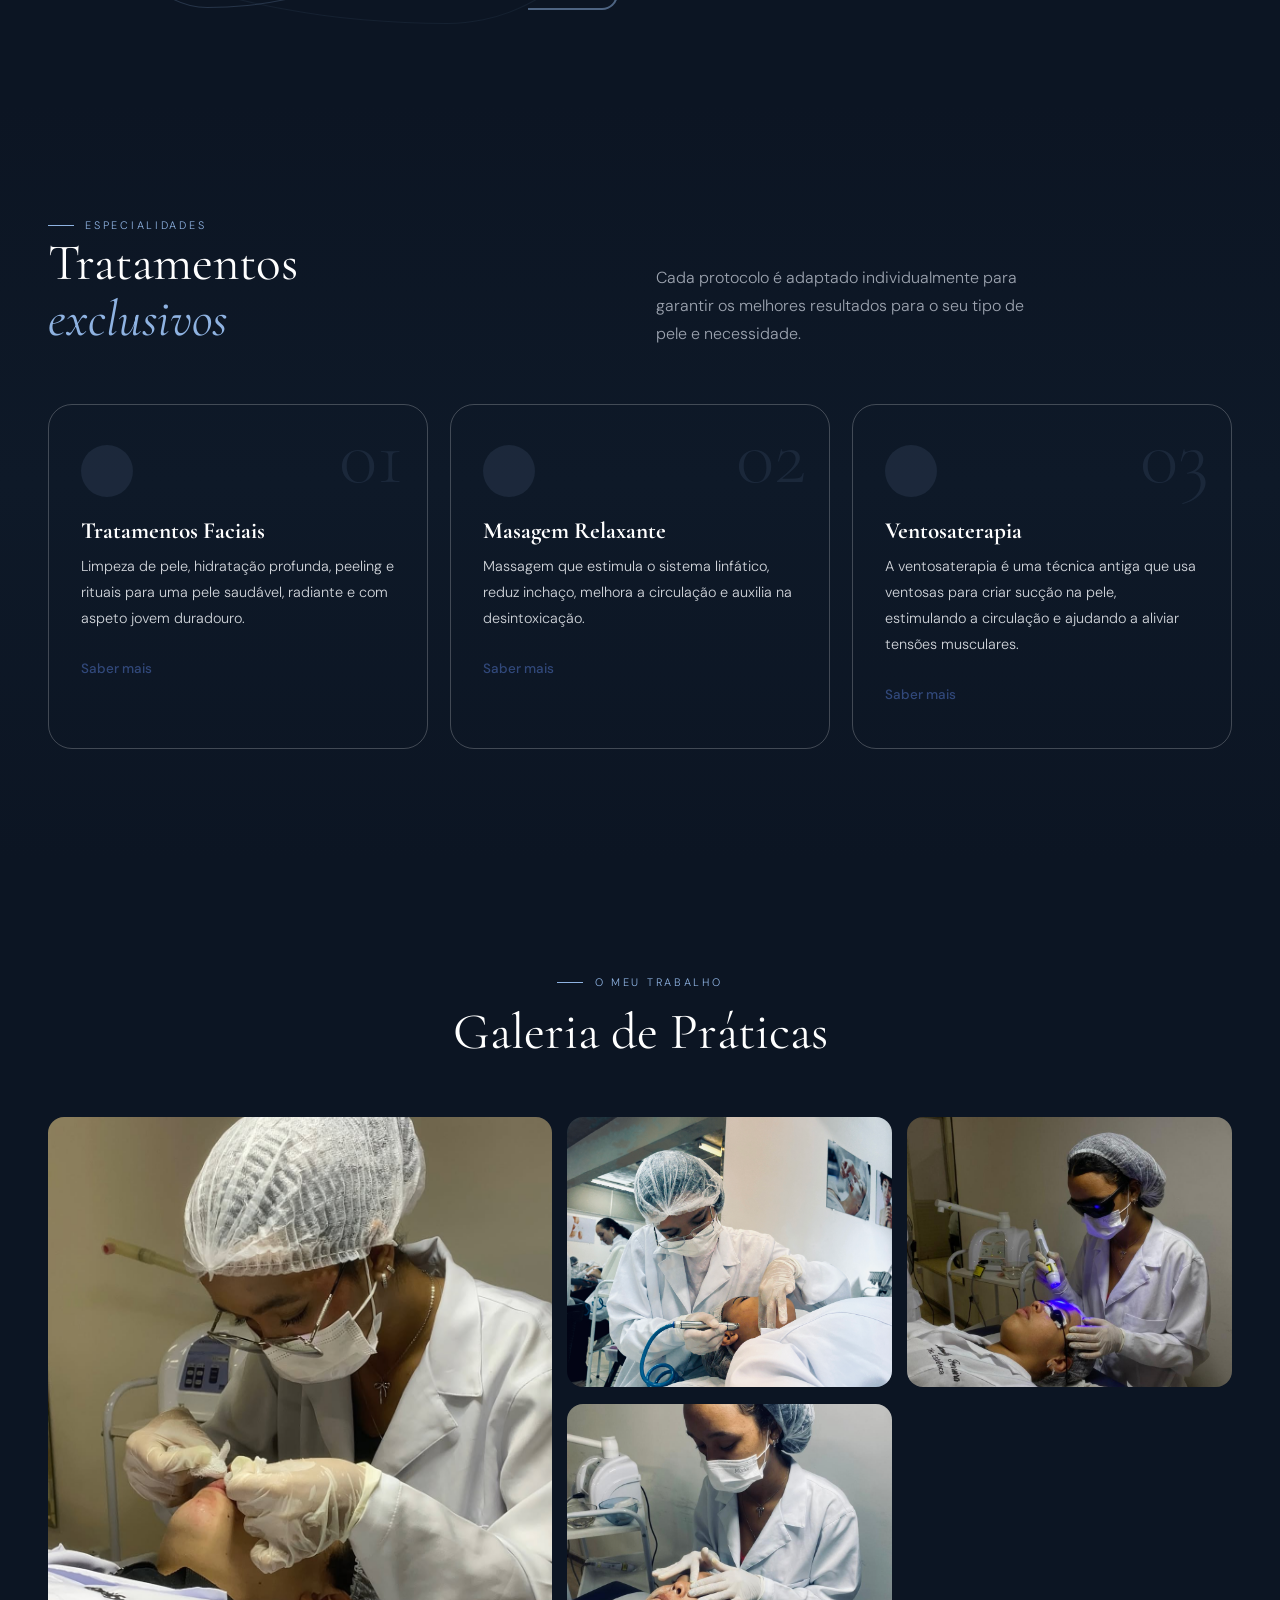
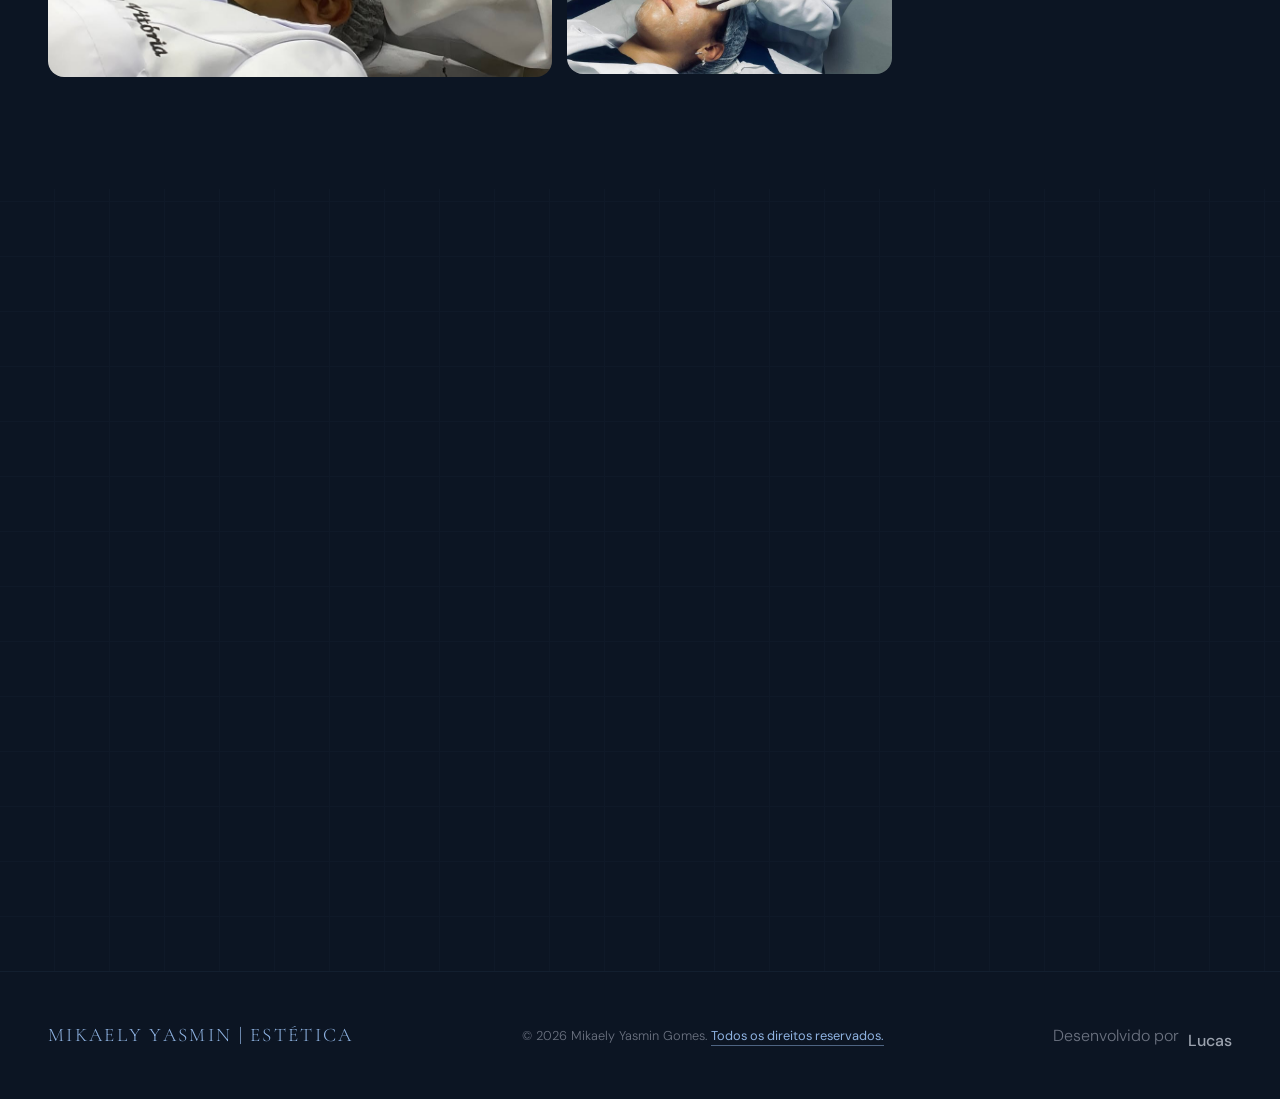
==== commit 33b74568: "Refactor CSS styles and update footer structure" ====
--- a/index.html
+++ b/index.html
@@ -1241,25 +1241,26 @@
 
     .aviso-publico {
       background: rgba(220, 39, 67, 0.1);
-      /* Fundo sutilmente avermelhado/rosa */
       border: 1px solid rgba(220, 39, 67, 0.4);
-      /* Borda chamativa */
       color: #ff8fa3;
-      /* Texto num rosa/salmão luminoso */
       padding: 1rem 1.5rem;
       border-radius: 12px;
-      display: inline-flex;
+      display: flex;
+      /* Mudamos para flex */
+      justify-content: center;
+      /* Centraliza o ícone e o texto na horizontal */
       align-items: center;
+      /* Centraliza na vertical */
       gap: 0.6rem;
       font-weight: 400;
       font-size: 0.95rem;
-      margin-bottom: 2rem;
-      /* Empurra os botões para baixo */
-      margin-top: 0rem;
-      /* Dá um espaço dos botões */
+      margin: 0 auto 2rem auto;
+      /* O 'auto' nas laterais centraliza a caixa inteira */
+      max-width: fit-content;
+      /* Faz a caixa abraçar o texto no tamanho exato */
       box-shadow: 0 4px 20px rgba(220, 39, 67, 0.15);
-      /* Brilho suave em volta */
-      text-align: left;
+      text-align: center;
+      /* Centraliza o texto */
     }
 
     .aviso-publico i {
@@ -1271,37 +1272,39 @@
       .aviso-publico {
         width: 100%;
         max-width: 360px;
-        justify-content: center;
-        text-align: center;
       }
     }
 
     .link-direitos {
-      color: inherit;
+      color: var(--ac);
+      /* Deixa o texto em azul claro (cor de destaque do site) */
       text-decoration: none;
       position: relative;
       transition: color 0.3s;
       cursor: none;
-      /* Mantém o padrão do seu cursor customizado */
-    }
-
+      font-weight: 400;
+      /* Deixa a letra um pouquinho mais nítida */
+    }
+
+    /* A linha de baixo agora fica visível o tempo todo, mas meio transparente */
     .link-direitos::after {
       content: '';
       position: absolute;
       bottom: -2px;
       left: 0;
-      width: 0;
+      width: 100%;
       height: 1px;
-      background: var(--ac);
-      transition: width 0.3s ease;
-    }
-
+      background: var(--a5);
+      transition: background 0.3s ease;
+    }
+
+    /* Quando passa o mouse, o texto e a linha ficam brancos e brilhantes */
     .link-direitos:hover {
       color: var(--wh);
     }
 
     .link-direitos:hover::after {
-      width: 100%;
+      background: var(--wh);
     }
 
     .dev-info {
@@ -1489,7 +1492,7 @@
         </div>
 
         <div class="aviso-publico rv d1">
-          <i class="ph ph-info"></i>
+          <i class=""></i>
           <span><strong>Aviso:</strong> Atendimento exclusivo para o público feminino.</span>
         </div>
         <div class="ctb">
@@ -1506,8 +1509,10 @@
   <footer>
     <div class="fti">
       <div class="ftb">MIKAELY YASMIN | ESTÉTICA</div>
-      <div class="ftc">&copy; <span id="year"></span> Mikaely Yasmin Gomes. <a href="direitos-autorais.html"
-          class="link-direitos">Todos os direitos reservados.</a></div>
+      <div class="ftc">
+        &copy; <span id="year"></span> Mikaely Yasmin Gomes. <a href="direitos-autorais.html"
+          class="link-direitos">Todos os direitos reservados. <i class="ph ph-link"></i></a>
+      </div>
       <span class="dev-info">Desenvolvido por <a href="https://github.com/lkaua-dev" target="_blank"
           class="link-github"><i class="ph-fill ph-github-logo"></i>Lucas</a></span>
     </div>
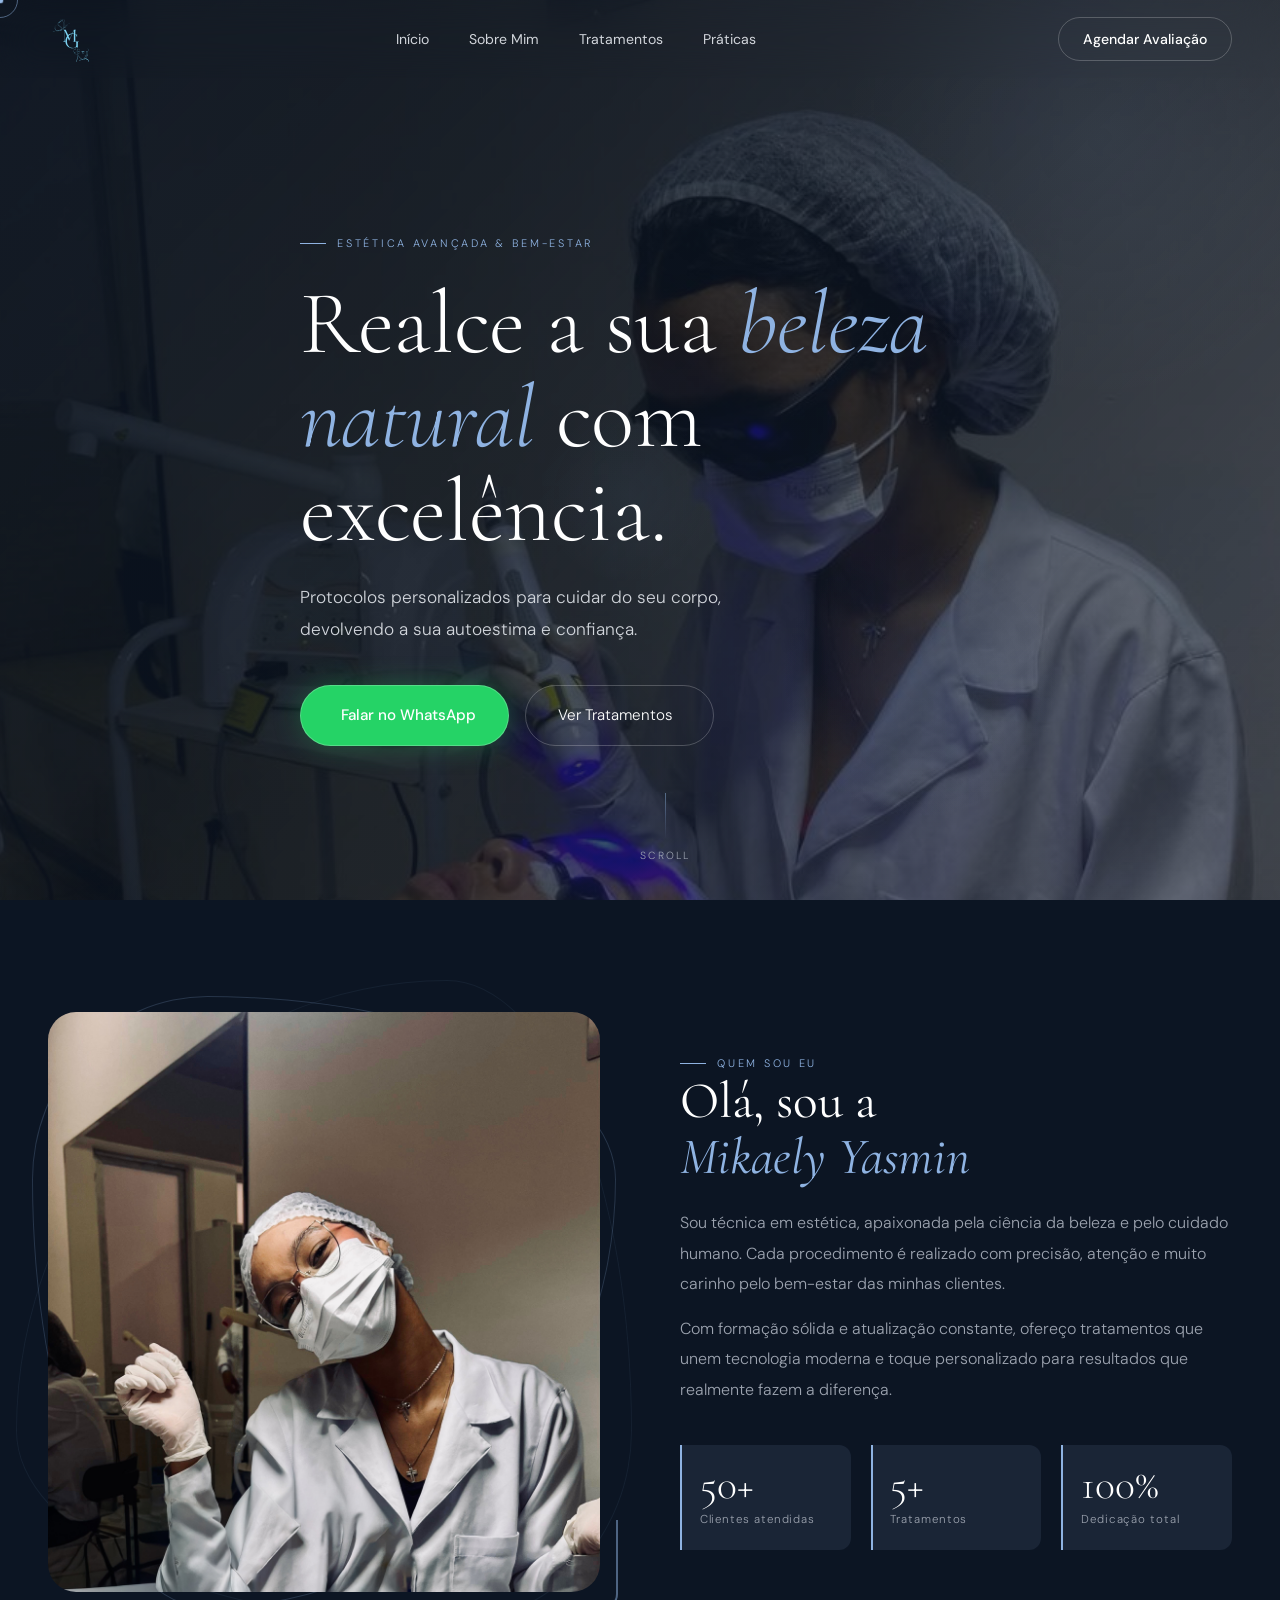
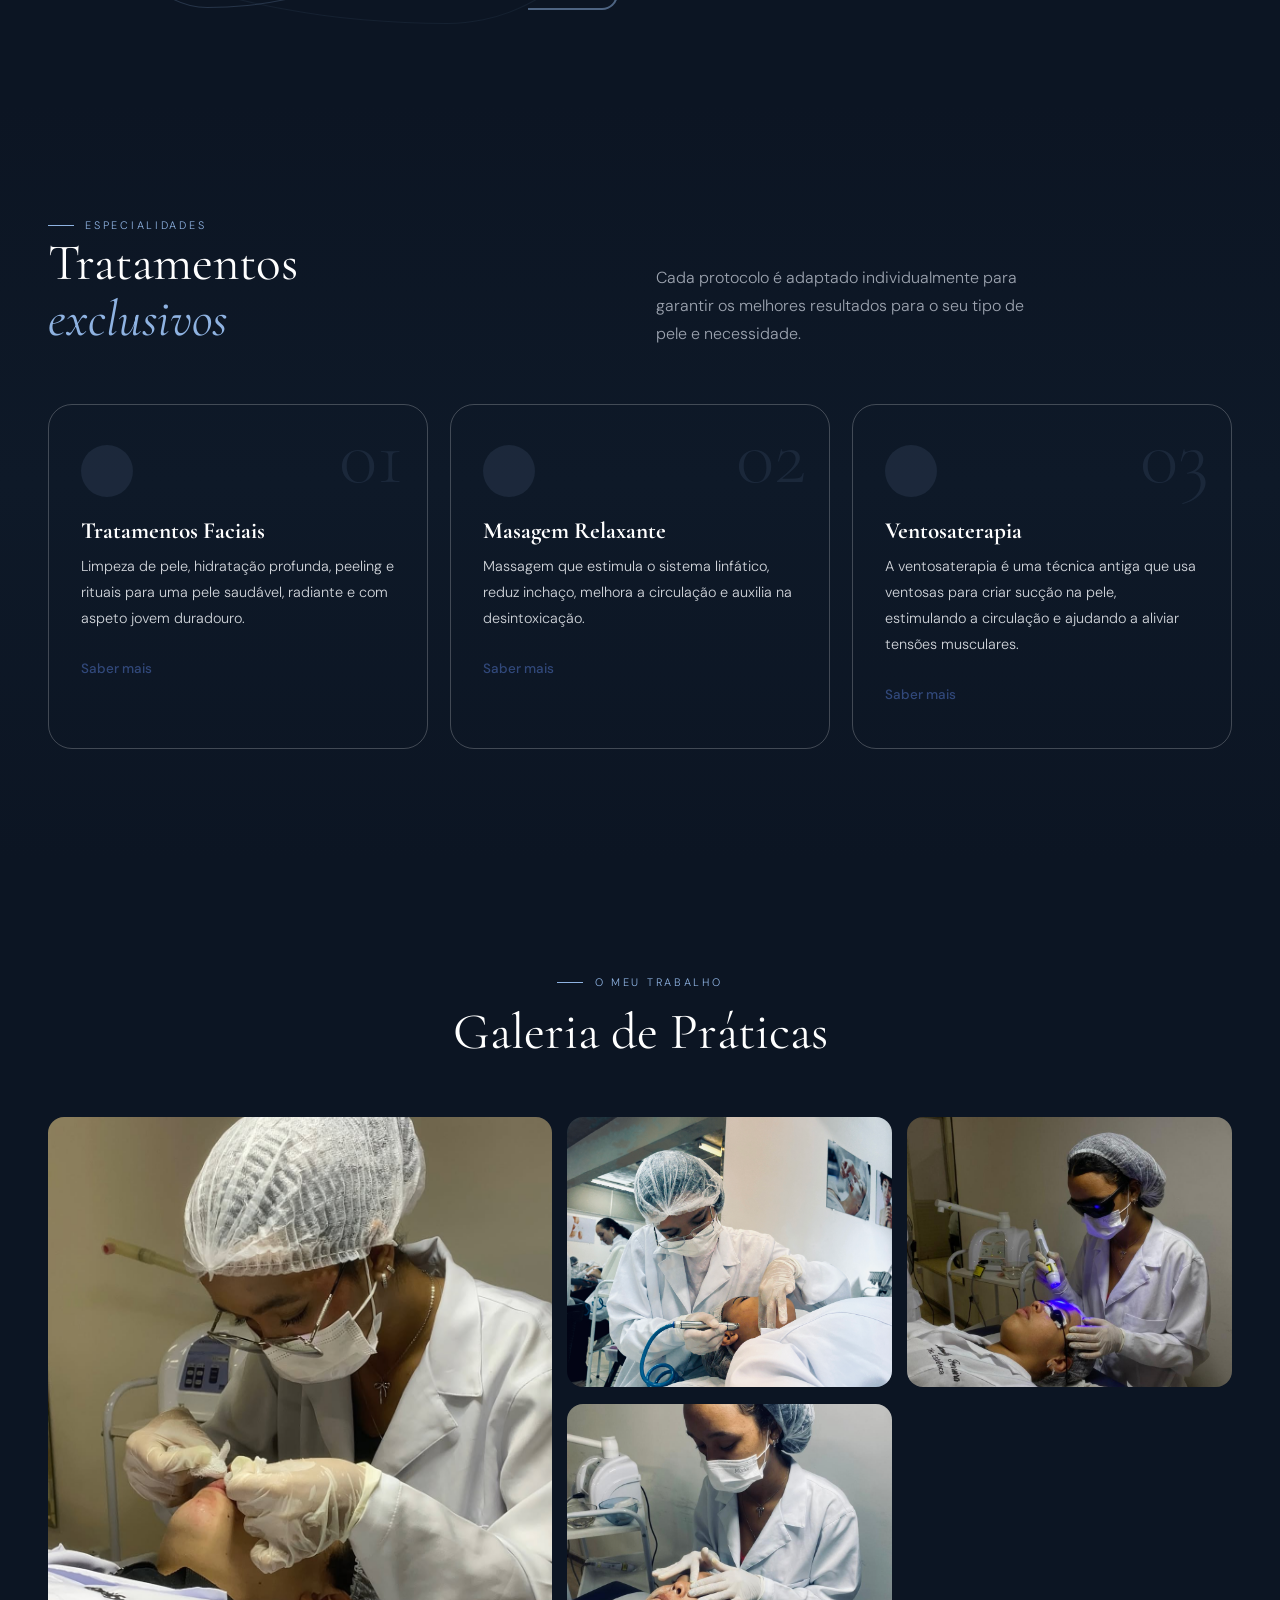
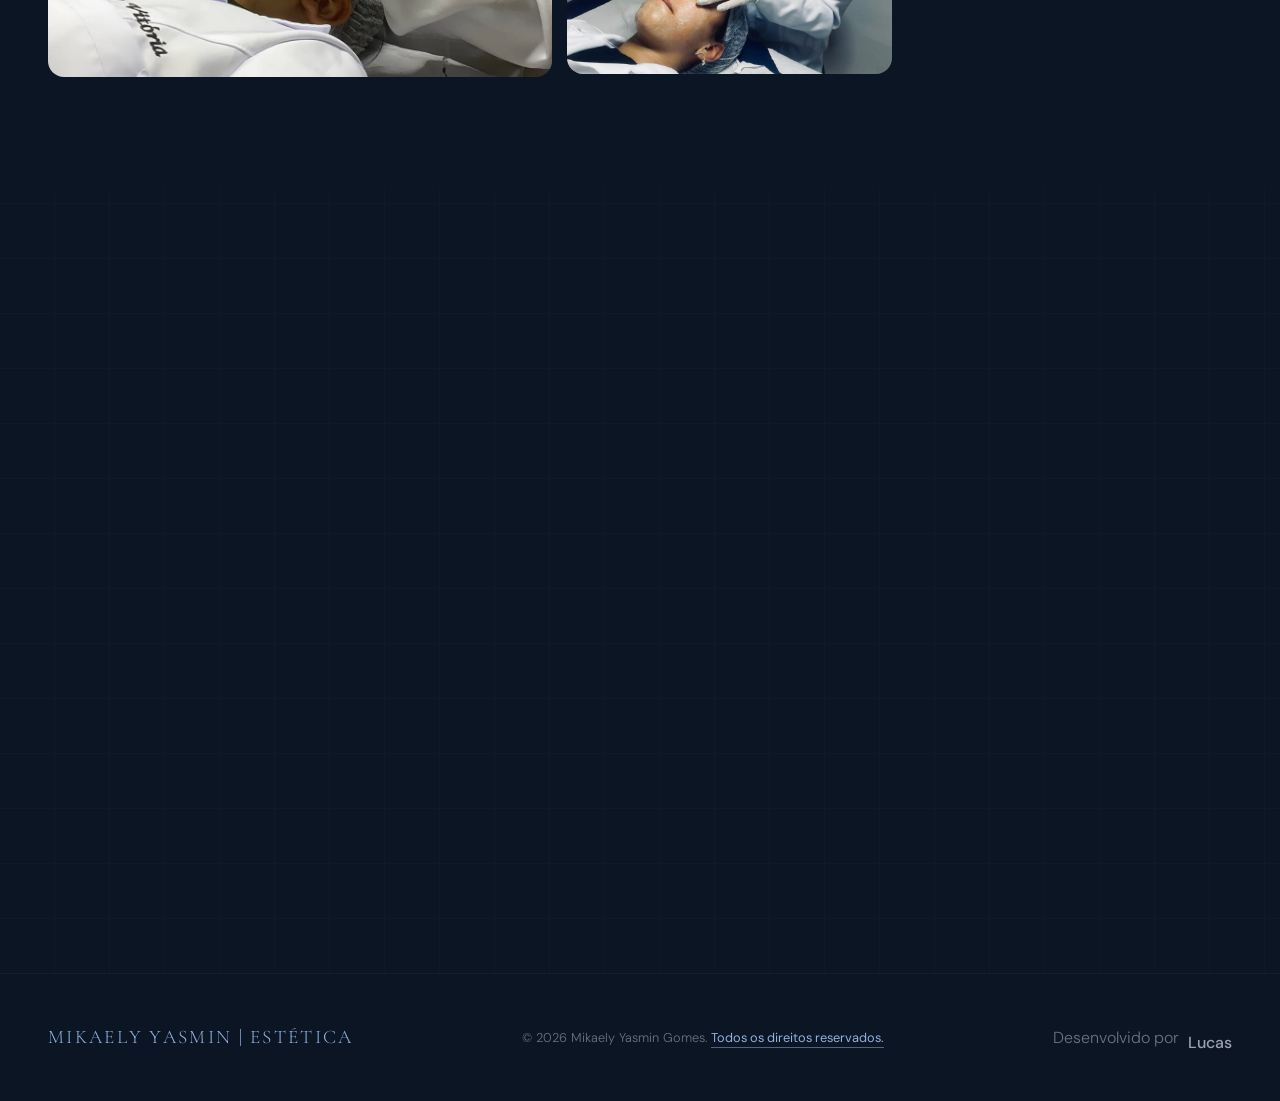
==== commit 65ac194d: "Update index.html" ====
--- a/index.html
+++ b/index.html
@@ -5,27 +5,37 @@
   <meta charset="UTF-8">
   <meta name="viewport" content="width=device-width,initial-scale=1.0">
   <title>Mikaely Yasmin Gomes | Estética Avançada &amp; Bem-estar</title>
+  
   <link
     href="https://fonts.googleapis.com/css2?family=Cormorant+Garamond:ital,wght@0,300;0,400;0,600;1,300;1,400&family=DM+Sans:wght@300;400;500&display=swap"
     rel="stylesheet">
+    
   <script src="https://unpkg.com/@phosphor-icons/web"></script>
+  
   <script src="https://identity.netlify.com/v1/netlify-identity-widget.js"></script>
+  
   <style>
+    /* ==========================================================================
+       1. VARIÁVEIS DE COR E TEMA
+       ========================================================================== */
     :root {
-      --dk: #0C1523;
-      --nv: #192338;
-      --cb: #D9E1F1;
-      --ac: #8FB3E2;
-      --ad: #31487A;
-      --a1: rgba(143, 179, 226, .10);
-      --a2: rgba(143, 179, 226, .20);
-      --a5: rgba(143, 179, 226, .50);
-      --wh: #fff;
-      --g3: #d1d5db;
+      --dk: #0C1523; /* Fundo escuro principal */
+      --nv: #192338; /* Fundo navy secundário */
+      --cb: #D9E1F1; /* Cor de texto claro base */
+      --ac: #8FB3E2; /* Azul claro de destaque (Accent) */
+      --ad: #31487A; /* Azul escuro de destaque */
+      --a1: rgba(143, 179, 226, .10); /* Accent com 10% de opacidade */
+      --a2: rgba(143, 179, 226, .20); /* Accent com 20% de opacidade */
+      --a5: rgba(143, 179, 226, .50); /* Accent com 50% de opacidade */
+      --wh: #fff;    /* Branco puro */
+      --g3: #d1d5db; /* Escala de cinzas (Tailwind-like) */
       --g4: #9ca3af;
       --g5: #6b7280
     }
 
+    /* ==========================================================================
+       2. RESET BÁSICO E CONFIGURAÇÕES GERAIS
+       ========================================================================== */
     *,
     *::before,
     *::after {
@@ -35,7 +45,8 @@
     }
 
     html {
-      scroll-padding-top: 60px;
+      scroll-padding-top: 60px; /* Evita que o header cubra o título ao clicar em links de âncora */
+      scroll-behavior: smooth;  /* Rolagem suave nativa */
     }
 
     body {
@@ -44,10 +55,14 @@
       font-family: 'DM Sans', sans-serif;
       font-weight: 300;
       line-height: 1.75;
-      overflow-x: hidden;
-      cursor: none
-    }
-
+      overflow-x: hidden; /* Previne scroll horizontal acidental */
+      cursor: none /* Oculta o cursor padrão para usar o cursor customizado em JS */
+    }
+
+    /* ==========================================================================
+       3. CURSOR CUSTOMIZADO (Ponto central e círculo ao redor)
+       ========================================================================== */
+    /* Ponto central do cursor */
     #cd {
       width: 7px;
       height: 7px;
@@ -56,12 +71,13 @@
       position: fixed;
       top: 0;
       left: 0;
-      pointer-events: none;
+      pointer-events: none; /* Ignora cliques para não atrapalhar a navegação */
       z-index: 9999;
       transform: translate(-50%, -50%);
       mix-blend-mode: screen
     }
 
+    /* Círculo externo do cursor (com animação de atraso) */
     #cr {
       width: 36px;
       height: 36px;
@@ -76,6 +92,7 @@
       transition: width .3s, height .3s, border-color .3s, background .3s
     }
 
+    /* Estado do cursor quando passa por cima de botões/links (Hover) */
     #cr.on {
       width: 58px;
       height: 58px;
@@ -83,14 +100,15 @@
       background: var(--a1)
     }
 
-    h1,
-    h2,
-    h3,
-    h4 {
+    /* ==========================================================================
+       4. TIPOGRAFIA COMPLEMENTAR E UTILITÁRIOS
+       ========================================================================== */
+    h1, h2, h3, h4 {
       font-family: 'Cormorant Garamond', serif;
       line-height: 1.1
     }
 
+    /* Rótulos pequenos acima dos títulos (ex: "Estética Avançada") */
     .lbl {
       font-family: 'DM Sans', sans-serif;
       font-size: .68rem;
@@ -101,7 +119,6 @@
       align-items: center;
       gap: .7rem
     }
-
     .lbl::before {
       content: '';
       display: block;
@@ -111,44 +128,40 @@
       flex-shrink: 0
     }
 
+    /* ==========================================================================
+       5. SISTEMA DE ANIMAÇÃO NO SCROLL (Intersection Observer via JS)
+       ========================================================================== */
+    /* .rv: Reveal Vertical (vem de baixo) */
     .rv {
       opacity: 0;
       transform: translateY(36px);
       transition: opacity .85s ease, transform .85s ease
     }
 
+    /* .rl: Reveal Lateral (vem da esquerda) */
     .rl {
       opacity: 0;
       transform: translateX(-36px);
       transition: opacity .85s ease, transform .85s ease
     }
 
+    /* .in: Classe adicionada pelo JS quando o elemento entra na tela */
     .rv.in,
     .rl.in {
       opacity: 1;
       transform: none
     }
 
-    .d1 {
-      transition-delay: .10s
-    }
-
-    .d2 {
-      transition-delay: .20s
-    }
-
-    .d3 {
-      transition-delay: .30s
-    }
-
-    .d4 {
-      transition-delay: .40s
-    }
-
-    .d5 {
-      transition-delay: .50s
-    }
-
+    /* Classes de atraso (delay) para animações em cascata (staggering) */
+    .d1 { transition-delay: .10s }
+    .d2 { transition-delay: .20s }
+    .d3 { transition-delay: .30s }
+    .d4 { transition-delay: .40s }
+    .d5 { transition-delay: .50s }
+
+    /* ==========================================================================
+       6. HEADER (NAVBAR)
+       ========================================================================== */
     #nb {
       position: fixed;
       top: 0;
@@ -160,10 +173,11 @@
       align-items: center;
       justify-content: space-between;
       padding: 0 3rem;
-      backdrop-filter: blur(20px);
+      backdrop-filter: blur(20px); /* Efeito de vidro */
       transition: background .4s, box-shadow .4s
     }
 
+    /* Fica sólido quando o usuário rola a página */
     #nb.solid {
       background: rgba(12, 21, 35, .96);
       box-shadow: 0 1px 0 var(--a1)
@@ -182,6 +196,7 @@
       align-items: center
     }
 
+    /* Links de navegação com sublinhado animado no hover */
     .nv a {
       color: var(--g3);
       text-decoration: none;
@@ -191,7 +206,6 @@
       transition: color .3s;
       cursor: none
     }
-
     .nv a::after {
       content: '';
       position: absolute;
@@ -202,15 +216,10 @@
       background: var(--ac);
       transition: width .3s
     }
-
-    .nv a:hover {
-      color: var(--ac)
-    }
-
-    .nv a:hover::after {
-      width: 100%
-    }
-
+    .nv a:hover { color: var(--ac) }
+    .nv a:hover::after { width: 100% }
+
+    /* Botão CTA principal da Navbar */
     .nc {
       background: transparent;
       color: var(--wh);
@@ -223,13 +232,13 @@
       transition: background .3s, transform .3s, border-color .3s;
       cursor: none
     }
-
     .nc:hover {
       background: var(--a1);
       border-color: var(--a5);
       transform: translateY(-2px)
     }
 
+    /* Hamburger menu (escondido no desktop) */
     #hb {
       display: none;
       background: none;
@@ -239,6 +248,7 @@
       cursor: none
     }
 
+    /* Menu Mobile Suspenso */
     #mn {
       display: none;
       position: fixed;
@@ -255,11 +265,7 @@
       max-height: calc(100vh - 78px);
       overflow-y: auto
     }
-
-    #mn.open {
-      display: flex
-    }
-
+    #mn.open { display: flex }
     #mn a {
       color: var(--g3);
       text-decoration: none;
@@ -268,12 +274,10 @@
       font-size: .95rem;
       transition: all .3s
     }
-
     #mn a:hover {
       background: var(--a1);
       color: var(--ac)
     }
-
     #mn .mc {
       background: var(--ac);
       color: var(--dk);
@@ -283,6 +287,9 @@
       margin-top: .5rem
     }
 
+    /* ==========================================================================
+       7. SEÇÃO HERO (INÍCIO)
+       ========================================================================== */
     #home {
       min-height: 100svh;
       min-height: 100vh;
@@ -292,6 +299,7 @@
       overflow: hidden
     }
 
+    /* Background image with parallax scale */
     .hbg {
       position: absolute;
       inset: 0;
@@ -302,63 +310,48 @@
       will-change: transform
     }
 
+    /* Gradient overlay to make text readable */
     .hov {
       position: absolute;
       inset: 0;
       background: linear-gradient(135deg, rgba(12, 21, 35, .93) 0%, rgba(12, 21, 35, .78) 45%, rgba(25, 35, 56, .58) 100%)
     }
 
+    /* Orbes flutuantes no fundo (elementos decorativos) */
     .orb {
       position: absolute;
       border-radius: 50%;
       pointer-events: none;
       animation: flt 10s ease-in-out infinite
     }
-
     .o1 {
-      width: 520px;
-      height: 520px;
+      width: 520px; height: 520px;
       background: radial-gradient(circle, rgba(143, 179, 226, .07) 0%, transparent 70%);
-      top: -120px;
-      right: -80px;
+      top: -120px; right: -80px;
       animation-duration: 9s
     }
-
     .o2 {
-      width: 280px;
-      height: 280px;
+      width: 280px; height: 280px;
       background: radial-gradient(circle, rgba(49, 72, 122, .15) 0%, transparent 70%);
-      bottom: 80px;
-      right: 220px;
+      bottom: 80px; right: 220px;
       animation-duration: 12s;
       animation-direction: reverse
     }
-
     .o3 {
-      width: 180px;
-      height: 180px;
+      width: 180px; height: 180px;
       background: radial-gradient(circle, rgba(143, 179, 226, .05) 0%, transparent 70%);
-      top: 45%;
-      left: 42%;
+      top: 45%; left: 42%;
       animation-duration: 14s
     }
 
+    /* Animação de flutuação dos orbes */
     @keyframes flt {
-
-      0%,
-      100% {
-        transform: translate(0, 0)
-      }
-
-      33% {
-        transform: translate(18px, -28px)
-      }
-
-      66% {
-        transform: translate(-14px, 18px)
-      }
-    }
-
+      0%, 100% { transform: translate(0, 0) }
+      33% { transform: translate(18px, -28px) }
+      66% { transform: translate(-14px, 18px) }
+    }
+
+    /* Marca d'água grande de fundo */
     .hwm {
       position: absolute;
       right: 4%;
@@ -370,19 +363,12 @@
       animation: wmi 1.2s ease .9s forwards;
       pointer-events: none
     }
-
     @keyframes wmi {
-      from {
-        opacity: 0;
-        transform: translateY(-50%) translateX(30px)
-      }
-
-      to {
-        opacity: .1;
-        transform: translateY(-50%) translateX(0)
-      }
-    }
-
+      from { opacity: 0; transform: translateY(-50%) translateX(30px) }
+      to { opacity: .1; transform: translateY(-50%) translateX(0) }
+    }
+
+    /* Container de conteúdo do Hero */
     .hcnt {
       position: relative;
       z-index: 10;
@@ -391,950 +377,345 @@
       padding: 80px 3rem 0
     }
 
-    .htag {
-      opacity: 0;
-      animation: su .8s ease .3s forwards;
-      margin-bottom: 1.5rem
-    }
-
+    /* Animações de entrada estáticas específicas do Hero */
+    .htag { opacity: 0; animation: su .8s ease .3s forwards; margin-bottom: 1.5rem }
     .hh1 {
-      color: var(--wh);
-      font-size: clamp(3.2rem, 7vw, 6.5rem);
-      font-weight: 300;
-      line-height: 1.05;
-      max-width: 680px;
-      margin-bottom: 1.4rem;
-      opacity: 0;
-      animation: su .8s ease .5s forwards
-    }
-
-    .hh1 em {
-      font-style: italic;
-      color: var(--ac)
-    }
-
+      color: var(--wh); font-size: clamp(3.2rem, 7vw, 6.5rem);
+      font-weight: 300; line-height: 1.05; max-width: 680px;
+      margin-bottom: 1.4rem; opacity: 0; animation: su .8s ease .5s forwards
+    }
+    .hh1 em { font-style: italic; color: var(--ac) }
     .hsb {
-      color: var(--g3);
-      font-size: 1.08rem;
-      font-weight: 300;
-      max-width: 460px;
-      margin-bottom: 2.5rem;
-      line-height: 1.85;
-      opacity: 0;
-      animation: su .8s ease .7s forwards
-    }
-
-    .hbt {
-      display: flex;
-      gap: 1rem;
-      flex-wrap: wrap;
-      opacity: 0;
-      animation: su .8s ease .9s forwards
-    }
+      color: var(--g3); font-size: 1.08rem; font-weight: 300;
+      max-width: 460px; margin-bottom: 2.5rem; line-height: 1.85;
+      opacity: 0; animation: su .8s ease .7s forwards
+    }
+    .hbt { display: flex; gap: 1rem; flex-wrap: wrap; opacity: 0; animation: su .8s ease .9s forwards }
 
     @keyframes su {
-      from {
-        opacity: 0;
-        transform: translateY(28px)
-      }
-
-      to {
-        opacity: 1;
-        transform: none
-      }
-    }
-
-    .bwa {
-      background: #25D366;
+      from { opacity: 0; transform: translateY(28px) }
+      to { opacity: 1; transform: none }
+    }
+
+    /* Botões Padrão */
+    .bwa, .bwa2 {
+      background: #25D366; /* Verde WhatsApp */
       color: var(--wh);
       padding: 1rem 2rem;
       border-radius: 50px;
       border: 1px solid rgba(255, 255, 255, .22);
-      font-weight: 500;
-      font-size: .95rem;
-      text-decoration: none;
-      display: inline-flex;
-      align-items: center;
-      gap: .5rem;
-      transition: all .3s;
-      cursor: none;
+      font-weight: 500; font-size: .95rem; text-decoration: none;
+      display: inline-flex; align-items: center; gap: .5rem;
+      transition: all .3s; cursor: none;
       box-shadow: 0 0 28px rgba(37, 211, 102, .28)
     }
-
-    .bwa:hover {
-      background: #1ebe5a;
-      transform: translateY(-3px);
+    .bwa:hover, .bwa2:hover {
+      background: #1ebe5a; transform: translateY(-3px);
       box-shadow: 0 12px 32px rgba(37, 211, 102, .38)
     }
 
     .bol {
-      background: transparent;
-      color: var(--wh);
-      padding: 1rem 2rem;
-      border-radius: 50px;
+      background: transparent; color: var(--wh);
+      padding: 1rem 2rem; border-radius: 50px;
       border: 1px solid rgba(255, 255, 255, .22);
-      font-weight: 300;
-      font-size: .95rem;
-      text-decoration: none;
-      display: inline-flex;
-      align-items: center;
-      gap: .5rem;
-      transition: all .3s;
-      cursor: none
-    }
-
-    .bol:hover {
-      background: var(--a1);
-      border-color: var(--a5)
-    }
-
+      font-weight: 300; font-size: .95rem; text-decoration: none;
+      display: inline-flex; align-items: center; gap: .5rem;
+      transition: all .3s; cursor: none
+    }
+    .bol:hover { background: var(--a1); border-color: var(--a5) }
+
+    /* Indicador de "Scroll" animado no fundo da Hero */
     .scc {
-      position: absolute;
-      bottom: 2.2rem;
-      left: 50%;
-      transform: translateX(-50%);
-      z-index: 10;
-      display: flex;
-      flex-direction: column;
-      align-items: center;
-      gap: .5rem;
-      color: var(--g4);
-      font-size: .65rem;
-      letter-spacing: .22em;
-      text-transform: uppercase;
-      opacity: 0;
-      animation: su .8s ease 1.5s forwards
-    }
-
+      position: absolute; bottom: 2.2rem; left: 50%;
+      transform: translateX(-50%); z-index: 10;
+      display: flex; flex-direction: column; align-items: center; gap: .5rem;
+      color: var(--g4); font-size: .65rem; letter-spacing: .22em; text-transform: uppercase;
+      opacity: 0; animation: su .8s ease 1.5s forwards
+    }
     .scl {
-      width: 1px;
-      height: 46px;
-      background: linear-gradient(to bottom, var(--a5), transparent);
+      width: 1px; height: 46px; background: linear-gradient(to bottom, var(--a5), transparent);
       animation: scla 2s ease-in-out infinite
     }
-
     @keyframes scla {
-      0% {
-        transform: scaleY(0);
-        transform-origin: top
-      }
-
-      49% {
-        transform: scaleY(1);
-        transform-origin: top
-      }
-
-      50% {
-        transform: scaleY(1);
-        transform-origin: bottom
-      }
-
-      100% {
-        transform: scaleY(0);
-        transform-origin: bottom
-      }
-    }
-
-    .sec {
-      padding: 7rem 3rem
-    }
-
-    .con {
-      max-width: 1280px;
-      margin: 0 auto
-    }
-
-    #sobre {
-      background: var(--dk)
-    }
-
-    .abg {
-      display: grid;
-      grid-template-columns: 1fr 1fr;
-      gap: 5rem;
-      align-items: center
-    }
-
-    .abw {
-      position: relative
-    }
-
+      0% { transform: scaleY(0); transform-origin: top }
+      49% { transform: scaleY(1); transform-origin: top }
+      50% { transform: scaleY(1); transform-origin: bottom }
+      100% { transform: scaleY(0); transform-origin: bottom }
+    }
+
+    /* Utilidade genérica de container/seção */
+    .sec { padding: 7rem 3rem }
+    .con { max-width: 1280px; margin: 0 auto }
+
+    /* ==========================================================================
+       8. SEÇÃO: SOBRE MIM
+       ========================================================================== */
+    #sobre { background: var(--dk) }
+    .abg { display: grid; grid-template-columns: 1fr 1fr; gap: 5rem; align-items: center }
+    
+    /* Decoração da imagem (Bordas animadas "blob") */
+    .abw { position: relative }
     .abr {
-      position: absolute;
-      inset: -16px;
+      position: absolute; inset: -16px;
       border-radius: 30% 70% 70% 30%/30% 30% 70% 70%;
       border: 1px solid var(--a2);
       animation: mrph 9s ease-in-out infinite
     }
-
     .abr2 {
-      position: absolute;
-      inset: -32px;
+      position: absolute; inset: -32px;
       border-radius: 70% 30% 30% 70%/70% 70% 30% 30%;
       border: 1px solid rgba(143, 179, 226, .07);
       animation: mrph 13s ease-in-out infinite reverse
     }
-
     @keyframes mrph {
-
-      0%,
-      100% {
-        border-radius: 30% 70% 70% 30%/30% 30% 70% 70%
-      }
-
-      33% {
-        border-radius: 58% 42% 75% 25%/76% 46% 54% 24%
-      }
-
-      66% {
-        border-radius: 50% 50% 33% 67%/55% 27% 73% 45%
-      }
+      0%, 100% { border-radius: 30% 70% 70% 30%/30% 30% 70% 70% }
+      33% { border-radius: 58% 42% 75% 25%/76% 46% 54% 24% }
+      66% { border-radius: 50% 50% 33% 67%/55% 27% 73% 45% }
     }
 
     .abi {
-      width: 100%;
-      height: 580px;
-      object-fit: cover;
-      object-position: top center;
-      border-radius: 1.75rem;
-      position: relative;
-      z-index: 1;
-      display: block
-    }
-
+      width: 100%; height: 580px; object-fit: cover; object-position: top center;
+      border-radius: 1.75rem; position: relative; z-index: 1; display: block
+    }
+    /* Cantoneira decorativa inferior direita */
     .abc {
-      position: absolute;
-      bottom: -18px;
-      right: -18px;
-      width: 90px;
-      height: 90px;
-      border-right: 2px solid var(--a5);
-      border-bottom: 2px solid var(--a5);
-      border-radius: 0 0 1rem 0;
-      z-index: 0
-    }
-
-    .abt h2 {
-      color: var(--wh);
-      font-size: clamp(2.2rem, 4vw, 3.6rem);
-      font-weight: 400;
-      margin-bottom: 1.4rem
-    }
-
-    .abt h2 em {
-      font-style: italic;
-      color: var(--ac)
-    }
-
-    .abt p {
-      color: var(--g4);
-      margin-bottom: .9rem;
-      line-height: 1.9
-    }
-
-    .sts {
-      display: grid;
-      grid-template-columns: repeat(3, 1fr);
-      gap: 1.25rem;
-      margin-top: 2.5rem
-    }
-
-    .st {
-      padding: 1.25rem 1.1rem;
-      border-left: 2px solid var(--ac);
-      background: var(--a1);
-      border-radius: 0 .75rem .75rem 0
-    }
-
-    .stn {
-      font-family: 'Cormorant Garamond', serif;
-      font-size: 2.6rem;
-      font-weight: 300;
-      color: var(--wh);
-      line-height: 1;
-      margin-bottom: .2rem
-    }
-
-    .stl {
-      font-size: .72rem;
-      color: var(--g4);
-      letter-spacing: .08em
-    }
-
-    #servicos {
-      background: linear-gradient(180deg, var(--dk) 0%, #0e1928 50%, var(--dk) 100%)
-    }
-
-    .svh {
-      display: grid;
-      grid-template-columns: 1fr 1fr;
-      align-items: end;
-      gap: 2rem;
-      margin-bottom: 3.5rem
-    }
-
-    .svh h2 {
-      color: var(--wh);
-      font-size: clamp(2.2rem, 4vw, 3.6rem);
-      font-weight: 400
-    }
-
-    .svh h2 em {
-      font-style: italic;
-      color: var(--ac)
-    }
-
-    .svh p {
-      color: var(--g4);
-      max-width: 380px
-    }
-
-    .svg {
-      display: grid;
-      grid-template-columns: repeat(3, 1fr);
-      gap: 1.4rem
-    }
-
+      position: absolute; bottom: -18px; right: -18px;
+      width: 90px; height: 90px;
+      border-right: 2px solid var(--a5); border-bottom: 2px solid var(--a5);
+      border-radius: 0 0 1rem 0; z-index: 0
+    }
+
+    .abt h2 { color: var(--wh); font-size: clamp(2.2rem, 4vw, 3.6rem); font-weight: 400; margin-bottom: 1.4rem }
+    .abt h2 em { font-style: italic; color: var(--ac) }
+    .abt p { color: var(--g4); margin-bottom: .9rem; line-height: 1.9 }
+
+    /* Cards de Estatísticas Animadas */
+    .sts { display: grid; grid-template-columns: repeat(3, 1fr); gap: 1.25rem; margin-top: 2.5rem }
+    .st { padding: 1.25rem 1.1rem; border-left: 2px solid var(--ac); background: var(--a1); border-radius: 0 .75rem .75rem 0 }
+    .stn { font-family: 'Cormorant Garamond', serif; font-size: 2.6rem; font-weight: 300; color: var(--wh); line-height: 1; margin-bottom: .2rem }
+    .stl { font-size: .72rem; color: var(--g4); letter-spacing: .08em }
+
+    /* ==========================================================================
+       9. SEÇÃO: TRATAMENTOS / SERVIÇOS
+       ========================================================================== */
+    #servicos { background: linear-gradient(180deg, var(--dk) 0%, #0e1928 50%, var(--dk) 100%) }
+    .svh { display: grid; grid-template-columns: 1fr 1fr; align-items: end; gap: 2rem; margin-bottom: 3.5rem }
+    .svh h2 { color: var(--wh); font-size: clamp(2.2rem, 4vw, 3.6rem); font-weight: 400 }
+    .svh h2 em { font-style: italic; color: var(--ac) }
+    .svh p { color: var(--g4); max-width: 380px }
+
+    /* Cards de serviços */
+    .svg { display: grid; grid-template-columns: repeat(3, 1fr); gap: 1.4rem }
     .svc {
-      background: transparent;
-      border: 1px solid rgba(255, 255, 255, .22);
-      border-radius: 1.5rem;
-      padding: 2.5rem 2rem;
-      position: relative;
-      overflow: hidden;
-      transition: transform .4s, box-shadow .4s;
-      cursor: none
-    }
-
+      background: transparent; border: 1px solid rgba(255, 255, 255, .22);
+      border-radius: 1.5rem; padding: 2.5rem 2rem; position: relative;
+      overflow: hidden; transition: transform .4s, box-shadow .4s; cursor: none
+    }
+    
+    /* Linha de brilho superior no card de serviço */
     .svc::before {
-      content: '';
-      position: absolute;
-      top: 0;
-      left: 0;
-      right: 0;
-      height: 2px;
+      content: ''; position: absolute; top: 0; left: 0; right: 0; height: 2px;
       background: linear-gradient(90deg, transparent, var(--ac), transparent);
-      transform: scaleX(0);
-      transition: transform .5s
-    }
-
-    .svc:hover::before {
-      transform: scaleX(1)
-    }
-
+      transform: scaleX(0); transition: transform .5s
+    }
+    .svc:hover::before { transform: scaleX(1) }
     .svc:hover {
       transform: translateY(-10px);
       box-shadow: 0 32px 64px rgba(0, 0, 0, .32), 0 0 0 1px var(--a1);
       background: rgba(143, 179, 226, .02);
-      /* leve brilho no hover */
-    }
-
+    }
+    
+    /* Número grande de fundo transparente */
     .svn {
-      font-family: 'Cormorant Garamond', serif;
-      font-size: 5rem;
-      font-weight: 300;
-      color: rgba(143, 179, 226, .1);
-      position: absolute;
-      top: .8rem;
-      right: 1.4rem;
-      line-height: 1;
-      user-select: none
-    }
-
+      font-family: 'Cormorant Garamond', serif; font-size: 5rem; font-weight: 300;
+      color: rgba(143, 179, 226, .1); position: absolute; top: .8rem; right: 1.4rem;
+      line-height: 1; user-select: none
+    }
     .svi {
-      width: 52px;
-      height: 52px;
-      background: var(--a1);
-      border-radius: 50%;
-      display: flex;
-      align-items: center;
-      justify-content: center;
-      color: var(--ad);
-      font-size: 1.4rem;
-      margin-bottom: 1.4rem;
-      transition: all .3s
-    }
-
-    .svc:hover .svi {
-      background: var(--ac);
-      color: var(--wh)
-    }
-
-    .svc h4 {
-      color: var(--wh);
-      font-size: 1.45rem;
-      margin-bottom: .6rem
-    }
-
-    .svc p {
-      color: var(--g3);
-      font-size: .9rem;
-      line-height: 1.8;
-      margin-bottom: 1.4rem
-    }
-
+      width: 52px; height: 52px; background: var(--a1); border-radius: 50%;
+      display: flex; align-items: center; justify-content: center;
+      color: var(--ad); font-size: 1.4rem; margin-bottom: 1.4rem; transition: all .3s
+    }
+    .svc:hover .svi { background: var(--ac); color: var(--wh) }
+    .svc h4 { color: var(--wh); font-size: 1.45rem; margin-bottom: .6rem }
+    .svc p { color: var(--g3); font-size: .9rem; line-height: 1.8; margin-bottom: 1.4rem }
+    
+    /* Link "Saber mais" */
     .sva {
-      color: var(--ad);
-      font-size: .84rem;
-      font-weight: 500;
-      text-decoration: none;
-      display: inline-flex;
-      align-items: center;
-      gap: .45rem;
-      transition: gap .3s;
-      cursor: none
-    }
-
-    .sva:hover {
-      gap: .75rem
-    }
-
-    #portfolio {
-      background: var(--dk)
-    }
-
-    .glh {
-      text-align: center;
-      margin-bottom: 3.5rem
-    }
-
-    .glh h2 {
-      color: var(--wh);
-      font-size: clamp(2.2rem, 4vw, 3.6rem);
-      font-weight: 400;
-      margin-top: .75rem
-    }
-
-    .glg {
-      display: grid;
-      grid-template-columns: 1.55fr 1fr 1fr;
-      grid-template-rows: auto auto;
-      gap: .9rem
-    }
-
-    .gi {
-      position: relative;
-      overflow: hidden;
-      border-radius: 1rem;
-      cursor: none
-    }
-
-    .gi:first-child {
-      grid-row: span 2;
-      height: 560px
-    }
-
-    .gi:not(:first-child) {
-      height: 270px
-    }
-
-    .gi img {
-      width: 100%;
-      height: 100%;
-      object-fit: cover;
-      transition: transform .65s cubic-bezier(.4, 0, .2, 1);
-      display: block
-    }
-
-    .gov {
-      position: absolute;
-      inset: 0;
-      background: linear-gradient(135deg, rgba(12, 21, 35, .72), rgba(49, 72, 122, .52));
-      opacity: 0;
-      transition: opacity .4s;
-      display: flex;
-      align-items: center;
-      justify-content: center
-    }
-
-    .gov i {
-      color: var(--wh);
-      font-size: 2.5rem;
-      opacity: 0;
-      transform: scale(.7);
-      transition: all .4s ease .08s
-    }
-
-    .gi:hover img {
-      transform: scale(1.07)
-    }
-
-    .gi:hover .gov {
-      opacity: 1
-    }
-
-    .gi:hover .gov i {
-      opacity: 1;
-      transform: scale(1)
-    }
-
-    #contato {
-      background: var(--dk);
-      position: relative;
-      overflow: hidden
-    }
-
+      color: var(--ad); font-size: .84rem; font-weight: 500; text-decoration: none;
+      display: inline-flex; align-items: center; gap: .45rem; transition: gap .3s; cursor: none
+    }
+    .sva:hover { gap: .75rem }
+
+    /* ==========================================================================
+       10. SEÇÃO: PORTFÓLIO (GALERIA) E MODAL DE ZOOM
+       ========================================================================== */
+    #portfolio { background: var(--dk) }
+    .glh { text-align: center; margin-bottom: 3.5rem }
+    .glh h2 { color: var(--wh); font-size: clamp(2.2rem, 4vw, 3.6rem); font-weight: 400; margin-top: .75rem }
+    
+    /* Grid estilo Masonry estático */
+    .glg { display: grid; grid-template-columns: 1.55fr 1fr 1fr; grid-template-rows: auto auto; gap: .9rem }
+    .gi { position: relative; overflow: hidden; border-radius: 1rem; cursor: pointer; transition: transform 0.3s ease; }
+    .gi:hover { transform: scale(1.02); }
+    .gi:first-child { grid-row: span 2; height: 560px } /* Imagem principal da esquerda ocupa 2 linhas */
+    .gi:not(:first-child) { height: 270px }
+    .gi img { width: 100%; height: 100%; object-fit: cover; transition: transform .65s cubic-bezier(.4, 0, .2, 1); display: block }
+    .gi:hover img { transform: scale(1.07) }
+    
+    /* Ícone de zoom overlay (escondido por padrão, pode ser aprimorado) */
+    .gov { display: none; } 
+
+    /* Modal de Zoom da Galeria */
+    #zoomModal {
+      display: none; position: fixed; inset: 0; background: rgba(12, 21, 35, 0.95);
+      z-index: 5000; justify-content: center; align-items: center; padding: 1rem;
+      backdrop-filter: blur(10px); animation: fadeIn 0.3s ease;
+    }
+    #zoomModal.active { display: flex; }
+    #zoomModal img { max-width: 90vw; max-height: 90vh; border-radius: 1rem; animation: zoomIn 0.4s ease; }
+    .zoomClose {
+      position: absolute; top: 2rem; right: 2rem; background: none; border: none;
+      color: var(--wh); font-size: 2rem; cursor: pointer; z-index: 5001;
+      transition: color 0.3s, transform 0.3s; padding: 0.5rem;
+    }
+    .zoomClose:hover { color: var(--ac); transform: scale(1.1); }
+    @keyframes fadeIn { from { opacity: 0; } to { opacity: 1; } }
+    @keyframes zoomIn { from { opacity: 0; transform: scale(0.8); } to { opacity: 1; transform: scale(1); } }
+
+    /* ==========================================================================
+       11. SEÇÃO: CONTATO E FOOTER
+       ========================================================================== */
+    #contato { background: var(--dk); position: relative; overflow: hidden }
+    
+    /* Padrão de grid no fundo da seção de contato */
     .ctg {
-      position: absolute;
-      inset: 0;
-      opacity: .025;
-      background-image: repeating-linear-gradient(0deg, transparent, transparent 54px, var(--ac) 54px, var(--ac) 55px), repeating-linear-gradient(90deg, transparent, transparent 54px, var(--ac) 54px, var(--ac) 55px)
+      position: absolute; inset: 0; opacity: .025;
+      background-image: repeating-linear-gradient(0deg, transparent, transparent 54px, var(--ac) 54px, var(--ac) 55px), 
+                        repeating-linear-gradient(90deg, transparent, transparent 54px, var(--ac) 54px, var(--ac) 55px)
     }
 
     .ctc {
-      background: transparent;
-      border: 1px solid rgba(255, 255, 255, .22);
-      border-radius: 2rem;
-      padding: 4.5rem 3rem;
-      text-align: center;
-      max-width: 740px;
-      margin: 0 auto;
-      position: relative;
-      z-index: 10;
-      box-shadow: none;
-    }
-
-    .ctc h3 {
-      color: var(--wh);
-      font-size: clamp(1.9rem, 4vw, 3.4rem);
-      font-weight: 400;
-      margin: .9rem 0 1rem
-    }
-
-    .ctc h3 em {
-      font-style: italic;
-      color: var(--ad)
-    }
-
-    .ctc p {
-      color: var(--g3);
-      max-width: 460px;
-      margin: 0 auto 2.5rem;
-      line-height: 1.85
-    }
-
-    .ctb {
-      display: flex;
-      gap: 1rem;
-      justify-content: center;
-      flex-wrap: wrap
-    }
-
-    .bwa2 {
-      background: #25D366;
-      color: #fff;
-      padding: 1rem 2rem;
-      border-radius: 50px;
-      font-weight: 600;
-      font-size: .95rem;
-      text-decoration: none;
-      display: inline-flex;
-      align-items: center;
-      gap: .5rem;
-      transition: all .3s;
-      cursor: none;
-      box-shadow: 0 0 28px rgba(37, 211, 102, .28)
-    }
-
-    .bwa2:hover {
-      background: #1ebe5a;
-      transform: translateY(-3px);
-      box-shadow: 0 12px 32px rgba(37, 211, 102, .38)
-    }
-
+      background: transparent; border: 1px solid rgba(255, 255, 255, .22);
+      border-radius: 2rem; padding: 4.5rem 3rem; text-align: center;
+      max-width: 740px; margin: 0 auto; position: relative; z-index: 10; box-shadow: none;
+    }
+    .ctc h3 { color: var(--wh); font-size: clamp(1.9rem, 4vw, 3.4rem); font-weight: 400; margin: .9rem 0 1rem }
+    .ctc h3 em { font-style: italic; color: var(--ad) }
+    .ctc p { color: var(--g3); max-width: 460px; margin: 0 auto 2.5rem; line-height: 1.85 }
+    .ctb { display: flex; gap: 1rem; justify-content: center; flex-wrap: wrap }
+
+    /* Botão estilo Instagram (Gradiente) */
     .big {
       background: linear-gradient(45deg, #f09433 0%, #e6683c 25%, #dc2743 50%, #cc2366 75%, #bc1888 100%);
-      color: #fff;
-      padding: 1rem 2rem;
-      border-radius: 50px;
-      font-weight: 600;
-      font-size: .95rem;
-      text-decoration: none;
-      display: inline-flex;
-      align-items: center;
-      gap: .5rem;
-      transition: all .3s;
-      cursor: none;
-      box-shadow: 0 0 28px rgba(220, 39, 67, .28)
-    }
-
-    .big:hover {
-      transform: translateY(-3px);
-      box-shadow: 0 12px 32px rgba(220, 39, 67, .38);
-      opacity: .92
-    }
-
-    footer {
-      background: var(--dk);
-      border-top: 1px solid rgba(143, 179, 226, .06);
-      padding: 2.75rem 3rem
-    }
-
-    .fti {
-      max-width: 1280px;
-      margin: 0 auto;
-      display: flex;
-      justify-content: space-between;
-      align-items: center;
-      flex-wrap: wrap;
-      gap: 1rem
-    }
-
-    .ftb {
-      font-family: 'Cormorant Garamond', serif;
-      font-size: 1.2rem;
-      color: var(--ac);
-      letter-spacing: .12em
-    }
-
-    .ftc {
-      color: var(--g5);
-      font-size: .8rem
-    }
-
+      color: #fff; padding: 1rem 2rem; border-radius: 50px; font-weight: 600; font-size: .95rem;
+      text-decoration: none; display: inline-flex; align-items: center; gap: .5rem;
+      transition: all .3s; cursor: none; box-shadow: 0 0 28px rgba(220, 39, 67, .28)
+    }
+    .big:hover { transform: translateY(-3px); box-shadow: 0 12px 32px rgba(220, 39, 67, .38); opacity: .92 }
+
+    footer { background: var(--dk); border-top: 1px solid rgba(143, 179, 226, .06); padding: 2.75rem 3rem }
+    .fti { max-width: 1280px; margin: 0 auto; display: flex; justify-content: space-between; align-items: center; flex-wrap: wrap; gap: 1rem }
+    .ftb { font-family: 'Cormorant Garamond', serif; font-size: 1.2rem; color: var(--ac); letter-spacing: .12em }
+    .ftc { color: var(--g5); font-size: .8rem }
+
+    /* Estilização para o aviso de "Atendimento Feminino" */
+    .aviso-publico {
+      background: rgba(220, 39, 67, 0.1); border: 1px solid rgba(220, 39, 67, 0.4);
+      color: #ff8fa3; padding: 1rem 1.5rem; border-radius: 12px;
+      display: flex; justify-content: center; align-items: center; gap: 0.6rem;
+      font-weight: 400; font-size: 0.95rem; margin: 0 auto 2rem auto;
+      max-width: fit-content; box-shadow: 0 4px 20px rgba(220, 39, 67, 0.15); text-align: center;
+    }
+    .aviso-publico i { font-size: 1.4rem; color: #ffb3c1; }
+
+    /* Links e Direitos Autorais do footer */
+    .link-direitos { color: var(--ac); text-decoration: none; position: relative; transition: color 0.3s; cursor: none; font-weight: 400; }
+    .link-direitos::after { content: ''; position: absolute; bottom: -2px; left: 0; width: 100%; height: 1px; background: var(--a5); transition: background 0.3s ease; }
+    .link-direitos:hover { color: var(--wh); }
+    .link-direitos:hover::after { background: var(--wh); }
+    .dev-info { display: inline-block; margin-top: 0.4rem; color: var(--g5); }
+    .link-github { color: var(--g4); text-decoration: none; display: inline-flex; align-items: center; gap: 0.3rem; font-weight: 500; transition: color 0.3s, transform 0.3s; cursor: none; }
+    .link-github i { font-size: 1.1rem; }
+    .link-github:hover { color: var(--wh); transform: translateY(-2px); }
+
+    /* ==========================================================================
+       12. MEDIA QUERIES (RESPONSIVIDADE)
+       ========================================================================== */
     @media(max-width:1024px) {
-      .abg {
-        gap: 3.5rem
-      }
-
-      .svh {
-        grid-template-columns: 1fr
-      }
+      .abg { gap: 3.5rem }
+      .svh { grid-template-columns: 1fr }
     }
 
     /* ── TABLET 768px ── */
     @media(max-width:768px) {
-      body {
-        cursor: auto
-      }
-
-      #cd,
-      #cr {
-        display: none
-      }
-
-      a,
-      button {
-        cursor: pointer !important
-      }
-
-      #nb {
-        padding: 0 1.25rem;
-        height: 68px
-      }
-
-      .nv,
-      .nc {
-        display: none
-      }
-
-      #hb {
-        display: flex;
-        align-items: center;
-        justify-content: center;
-        width: 42px;
-        height: 42px;
-        border-radius: 8px;
-        transition: background .2s
-      }
-
-      #hb:active {
-        background: var(--a1)
-      }
-
-      #mn {
-        top: 68px
-      }
-
-      .nl img {
-        height: 38px
-      }
-
-      .hwm {
-        display: none
-      }
-
-      /* Hero */
-      #home {
-        min-height: 100svh;
-        min-height: 100vh
-      }
-
-      .hcnt {
-        padding: 90px 1.25rem 2rem
-      }
-
-      .hh1 {
-        font-size: clamp(2.4rem, 9vw, 4rem);
-        max-width: 100%
-      }
-
-      .hsb {
-        font-size: 1rem;
-        max-width: 100%
-      }
-
-      .hbt {
-        flex-direction: column;
-        align-items: flex-start;
-        gap: .75rem
-      }
-
-      .bwa,
-      .bol {
-        width: 100%;
-        justify-content: center;
-        padding: .9rem 1.5rem;
-        font-size: .92rem
-      }
-
-      .scc {
-        display: none
-      }
-
-      /* Sobre */
-      .abg {
-        grid-template-columns: 1fr;
-        gap: 3rem
-      }
-
-      .abw {
-        margin: 0 1rem
-      }
-
-      .abi {
-        height: 320px
-      }
-
-      .abc {
-        display: none
-      }
-
-      .sts {
-        grid-template-columns: 1fr 1fr;
-        gap: .9rem
-      }
-
-      .abt h2 {
-        font-size: clamp(2rem, 7vw, 3rem)
-      }
-
-      /* Serviços */
-      .svh {
-        grid-template-columns: 1fr;
-        gap: 1rem;
-        margin-bottom: 2.5rem
-      }
-
-      .svg {
-        grid-template-columns: 1fr;
-        gap: 1.1rem
-      }
-
-      .svc {
-        padding: 2rem 1.5rem
-      }
-
-      /* Galeria */
-      .glg {
-        grid-template-columns: 1fr 1fr;
-        grid-template-rows: auto;
-        gap: .7rem
-      }
-
-      .gi:first-child {
-        grid-row: 1;
-        grid-column: span 2;
-        height: 220px
-      }
-
-      .gi:not(:first-child) {
-        height: 160px
-      }
-
-      /* Contato */
-      .ctc {
-        padding: 2.5rem 1.25rem;
-        border-radius: 1.5rem
-      }
-
-      .ctb {
-        flex-direction: column;
-        align-items: center
-      }
-
-      .bwa2,
-      .big {
-        width: 100%;
-        max-width: 360px;
-        justify-content: center
-      }
-
-      /* Layout */
-      .sec {
-        padding: 4.5rem 1.25rem
-      }
-
-      footer {
-        padding: 1.75rem 1.25rem
-      }
-
-      .fti {
-        flex-direction: column;
-        text-align: center;
-        gap: .5rem
-      }
+      /* Desativa cursor customizado em telas menores (touch) */
+      body { cursor: auto }
+      #cd, #cr { display: none }
+      a, button { cursor: pointer !important }
+
+      #nb { padding: 0 1.25rem; height: 68px }
+      .nv, .nc { display: none } /* Esconde navbar padrão */
+      #hb { display: flex; align-items: center; justify-content: center; width: 42px; height: 42px; border-radius: 8px; transition: background .2s }
+      #hb:active { background: var(--a1) }
+      #mn { top: 68px }
+      .nl img { height: 38px }
+      .hwm { display: none }
+
+      #home { min-height: 100svh; min-height: 100vh }
+      .hcnt { padding: 90px 1.25rem 2rem }
+      .hh1 { font-size: clamp(2.4rem, 9vw, 4rem); max-width: 100% }
+      .hsb { font-size: 1rem; max-width: 100% }
+      .hbt { flex-direction: column; align-items: flex-start; gap: .75rem }
+      .bwa, .bol { width: 100%; justify-content: center; padding: .9rem 1.5rem; font-size: .92rem }
+      .scc { display: none } /* Esconde o botão de scroll */
+
+      .abg { grid-template-columns: 1fr; gap: 3rem }
+      .abw { margin: 0 1rem }
+      .abi { height: 320px }
+      .abc { display: none }
+      .sts { grid-template-columns: 1fr 1fr; gap: .9rem }
+      .abt h2 { font-size: clamp(2rem, 7vw, 3rem) }
+
+      .svh { grid-template-columns: 1fr; gap: 1rem; margin-bottom: 2.5rem }
+      .svg { grid-template-columns: 1fr; gap: 1.1rem }
+      .svc { padding: 2rem 1.5rem }
+
+      /* Coloca o grid da galeria em 2 colunas */
+      .glg { grid-template-columns: 1fr 1fr; grid-template-rows: auto; gap: .7rem }
+      .gi:first-child { grid-row: 1; grid-column: span 2; height: 220px }
+      .gi:not(:first-child) { height: 160px }
+
+      .ctc { padding: 2.5rem 1.25rem; border-radius: 1.5rem }
+      .ctb { flex-direction: column; align-items: center }
+      .bwa2, .big { width: 100%; max-width: 360px; justify-content: center }
+      .aviso-publico { width: 100%; max-width: 360px; }
+
+      .sec { padding: 4.5rem 1.25rem }
+      footer { padding: 1.75rem 1.25rem }
+      .fti { flex-direction: column; text-align: center; gap: .5rem }
+
+      #zoomModal img { max-width: 95vw; max-height: 80vh; }
+      .zoomClose { top: 1rem; right: 1rem; }
     }
 
     /* ── MOBILE 480px ── */
     @media(max-width:480px) {
-      #nb {
-        padding: 0 1rem
-      }
-
-      .hcnt {
-        padding: 85px 1rem 2rem
-      }
-
-      .hh1 {
-        font-size: clamp(2rem, 10vw, 3rem)
-      }
-
-      .abw {
-        margin: 0 .5rem
-      }
-
-      .abi {
-        height: 280px
-      }
-
-      .sts {
-        grid-template-columns: 1fr
-      }
-
-      .glg {
-        grid-template-columns: 1fr;
-        gap: .6rem
-      }
-
-      .gi:first-child {
-        grid-column: 1;
-        height: 260px
-      }
-
-      .gi:not(:first-child) {
-        height: 220px
-      }
-
-      .sec {
-        padding: 3.5rem 1rem
-      }
-
-      .ctc {
-        padding: 2rem 1rem
-      }
-
-      .svh p {
-        display: none
-      }
-    }
-
-    .aviso-publico {
-      background: rgba(220, 39, 67, 0.1);
-      border: 1px solid rgba(220, 39, 67, 0.4);
-      color: #ff8fa3;
-      padding: 1rem 1.5rem;
-      border-radius: 12px;
-      display: flex;
-      /* Mudamos para flex */
-      justify-content: center;
-      /* Centraliza o ícone e o texto na horizontal */
-      align-items: center;
-      /* Centraliza na vertical */
-      gap: 0.6rem;
-      font-weight: 400;
-      font-size: 0.95rem;
-      margin: 0 auto 2rem auto;
-      /* O 'auto' nas laterais centraliza a caixa inteira */
-      max-width: fit-content;
-      /* Faz a caixa abraçar o texto no tamanho exato */
-      box-shadow: 0 4px 20px rgba(220, 39, 67, 0.15);
-      text-align: center;
-      /* Centraliza o texto */
-    }
-
-    .aviso-publico i {
-      font-size: 1.4rem;
-      color: #ffb3c1;
-    }
-
-    @media(max-width:768px) {
-      .aviso-publico {
-        width: 100%;
-        max-width: 360px;
-      }
-    }
-
-    .link-direitos {
-      color: var(--ac);
-      /* Deixa o texto em azul claro (cor de destaque do site) */
-      text-decoration: none;
-      position: relative;
-      transition: color 0.3s;
-      cursor: none;
-      font-weight: 400;
-      /* Deixa a letra um pouquinho mais nítida */
-    }
-
-    /* A linha de baixo agora fica visível o tempo todo, mas meio transparente */
-    .link-direitos::after {
-      content: '';
-      position: absolute;
-      bottom: -2px;
-      left: 0;
-      width: 100%;
-      height: 1px;
-      background: var(--a5);
-      transition: background 0.3s ease;
-    }
-
-    /* Quando passa o mouse, o texto e a linha ficam brancos e brilhantes */
-    .link-direitos:hover {
-      color: var(--wh);
-    }
-
-    .link-direitos:hover::after {
-      background: var(--wh);
-    }
-
-    .dev-info {
-      display: inline-block;
-      margin-top: 0.4rem;
-      color: var(--g5);
-      /* Cor cinza mais escura para não roubar a atenção */
-    }
-
-    .link-github {
-      color: var(--g4);
-      /* Cinza um pouco mais claro */
-      text-decoration: none;
-      display: inline-flex;
-      align-items: center;
-      gap: 0.3rem;
-      font-weight: 500;
-      transition: color 0.3s, transform 0.3s;
-      cursor: none;
-      /* Mantém o cursor de bolinha */
-    }
-
-    .link-github i {
-      font-size: 1.1rem;
-    }
-
-    .link-github:hover {
-      color: var(--wh);
-      /* Fica branco e acende quando passa o mouse */
-      transform: translateY(-2px);
+      #nb { padding: 0 1rem }
+      .hcnt { padding: 85px 1rem 2rem }
+      .hh1 { font-size: clamp(2rem, 10vw, 3rem) }
+      .abw { margin: 0 .5rem }
+      .abi { height: 280px }
+      
+      .sts { grid-template-columns: 1fr } /* Cards de números ficam 1 por linha */
+      
+      .glg { grid-template-columns: 1fr; gap: .6rem } /* Imagens da galeria empilhadas */
+      .gi:first-child { grid-column: 1; height: 260px }
+      .gi:not(:first-child) { height: 220px }
+
+      .sec { padding: 3.5rem 1rem }
+      .ctc { padding: 2rem 1rem }
+      .svh p { display: none }
     }
   </style>
 </head>
@@ -1342,6 +723,11 @@
 <body>
   <div id="cd"></div>
   <div id="cr"></div>
+
+  <div id="zoomModal">
+    <button class="zoomClose" aria-label="Fechar"><i class="ph ph-x"></i></button>
+    <img id="zoomImg" src="" alt="Imagem ampliada">
+  </div>
 
   <header id="nb">
     <div class="nl"><a href="#home"><img src="/img/logo1.svg" alt="MG"></a></div>
@@ -1360,23 +746,22 @@
   </div>
 
   <section id="home">
-    <div class="hbg" id="hbg"></div>
-    <div class="hov"></div>
-    <div class="orb o1"></div>
+    <div class="hbg" id="hbg"></div> <div class="hov"></div> <div class="orb o1"></div>
     <div class="orb o2"></div>
     <div class="orb o3"></div>
     <img class="hwm" src="/etetica/static/img/logo.PNG" alt="" aria-hidden="true">
+    
     <div class="hcnt">
       <p class="htag lbl">Estética Avançada &amp; Bem-estar</p>
       <h1 id="cms-titulo-hero" class="hh1">Realce a sua <em>beleza natural</em> com excelência.</h1>
       <p id="cms-subtitulo-hero" class="hsb">Protocolos personalizados para cuidar do seu corpo, devolvendo a sua
         autoestima e confiança.</p>
       <div class="hbt">
-        <a href="#contato" class="bwa"><i class="ph ph-whatsapp-logo" style="font-size:1.2rem"></i> Falar no
-          WhatsApp</a>
+        <a href="#contato" class="bwa"><i class="ph ph-whatsapp-logo" style="font-size:1.2rem"></i> Falar no WhatsApp</a>
         <a href="#servicos" class="bol">Ver Tratamentos <i class="ph ph-arrow-down"></i></a>
       </div>
     </div>
+    
     <div class="scc">
       <div class="scl"></div><span>Scroll</span>
     </div>
@@ -1391,19 +776,18 @@
           <img id="cms-foto-sobre" src="/img/gomes.jpeg" alt="Mikaely Yasmin Gomes" class="abi">
           <div class="abc"></div>
         </div>
+        
         <div class="abt">
           <div class="lbl rv d1">Quem sou eu</div>
           <h2 class="rv d2">Olá, sou a<br><em>Mikaely Yasmin</em></h2>
           <div id="cms-texto-sobre">
-            <p class="rv d2">Sou técnica em estética, apaixonada pela ciência da beleza e pelo cuidado humano. Cada
-              procedimento é realizado com precisão, atenção e muito carinho pelo bem-estar das minhas clientes.</p>
-            <p class="rv d3">Com formação sólida e atualização constante, ofereço tratamentos que unem tecnologia
-              moderna e toque personalizado para resultados que realmente fazem a diferença.</p>
+            <p class="rv d2">Sou técnica em estética, apaixonada pela ciência da beleza e pelo cuidado humano. Cada procedimento é realizado com precisão, atenção e muito carinho pelo bem-estar das minhas clientes.</p>
+            <p class="rv d3">Com formação sólida e atualização constante, ofereço tratamentos que unem tecnologia moderna e toque personalizado para resultados que realmente fazem a diferença.</p>
           </div>
+          
           <div class="sts">
             <div class="st rv d3">
-              <div class="stn" data-t="50" data-s="+">0</div>
-              <div class="stl">Clientes atendidas</div>
+              <div class="stn" data-t="50" data-s="+">0</div> <div class="stl">Clientes atendidas</div>
             </div>
             <div class="st rv d4">
               <div class="stn" data-t="5" data-s="+">0</div>
@@ -1426,32 +810,29 @@
           <div class="lbl rv">Especialidades</div>
           <h2 class="rv d1">Tratamentos<br><em>exclusivos</em></h2>
         </div>
-        <p class="rv d2">Cada protocolo é adaptado individualmente para garantir os melhores resultados para o seu tipo
-          de pele e necessidade.</p>
+        <p class="rv d2">Cada protocolo é adaptado individualmente para garantir os melhores resultados para o seu tipo de pele e necessidade.</p>
       </div>
+      
       <div class="svg">
         <div class="svc rv d1">
           <span class="svn">01</span>
           <div class="svi"><i class="ph ph-sparkle"></i></div>
           <h4>Tratamentos Faciais</h4>
-          <p>Limpeza de pele, hidratação profunda, peeling e rituais para uma pele saudável, radiante e com aspeto jovem
-            duradouro.</p>
+          <p>Limpeza de pele, hidratação profunda, peeling e rituais para uma pele saudável, radiante e com aspeto jovem duradouro.</p>
           <a href="#contato" class="sva">Saber mais <i class="ph ph-arrow-right"></i></a>
         </div>
         <div class="svc rv d2">
           <span class="svn">02</span>
           <div class="svi"><i class="ph ph-drop"></i></div>
           <h4>Masagem Relaxante</h4>
-          <p>Massagem que estimula o sistema linfático, reduz inchaço, melhora a circulação e auxilia na desintoxicação.
-          </p>
+          <p>Massagem que estimula o sistema linfático, reduz inchaço, melhora a circulação e auxilia na desintoxicação.</p>
           <a href="#contato" class="sva">Saber mais <i class="ph ph-arrow-right"></i></a>
         </div>
         <div class="svc rv d3">
           <span class="svn">03</span>
           <div class="svi"><i class="ph ph-hands-clapping"></i></div>
           <h4>Ventosaterapia</h4>
-          <p>A ventosaterapia é uma técnica antiga que usa ventosas para criar sucção na pele, estimulando a circulação
-            e ajudando a aliviar tensões musculares.</p>
+          <p>A ventosaterapia é uma técnica antiga que usa ventosas para criar sucção na pele, estimulando a circulação e ajudando a aliviar tensões musculares.</p>
           <a href="#contato" class="sva">Saber mais <i class="ph ph-arrow-right"></i></a>
         </div>
       </div>
@@ -1465,69 +846,57 @@
         <h2 class="rv d1">Galeria de Práticas</h2>
       </div>
       <div id="cms-galeria-container" class="glg">
-        <div class="gi rv d1"><img src="/img/1.jpeg" alt="Prática 1">
-          <div class="gov"><i class="ph ph-magnifying-glass-plus"></i></div>
+        <div class="gi rv d1"><img src="/img/1.jpeg" alt="Prática 1"><div class="gov"><i class="ph ph-magnifying-glass-plus"></i></div></div>
+        <div class="gi rv d2"><img src="/img/2.jpeg" alt="Prática 2"><div class="gov"><i class="ph ph-magnifying-glass-plus"></i></div></div>
+        <div class="gi rv d3"><img src="/img/3.jpeg" alt="Prática 3"><div class="gov"><i class="ph ph-magnifying-glass-plus"></i></div></div>
+        <div class="gi rv d4"><img src="/img/4.jpeg" alt="Prática 4"><div class="gov"><i class="ph ph-magnifying-glass-plus"></i></div></div>
+      </div>
+    </div>
+  </section>
+
+  <section id="contato" class="sec">
+    <div class="ctg"></div> <div class="con">
+      <div class="ctc rv">
+        <div class="lbl" style="justify-content:center">Entre em Contato</div>
+        <h3>Pronta para a sua<br><em>melhor versão?</em></h3>
+        <p>Agende a sua consulta agora mesmo ou acompanhe o meu trabalho nas redes sociais.</p>
+
+        <div class="aviso-publico rv d1">
+          <i class=""></i>
+          <span><strong>Aviso:</strong> Atendimento exclusivo para o público feminino.</span>
         </div>
-        <div class="gi rv d2"><img src="/img/2.jpeg" alt="Prática 2">
-          <div class="gov"><i class="ph ph-magnifying-glass-plus"></i></div>
-        </div>
-        <div class="gi rv d3"><img src="/img/3.jpeg" alt="Prática 3">
-          <div class="gov"><i class="ph ph-magnifying-glass-plus"></i></div>
-        </div>
-        <div class="gi rv d4"><img src="/img/4.jpeg" alt="Prática 4">
-          <div class="gov"><i class="ph ph-magnifying-glass-plus"></i></div>
+        
+        <div class="ctb">
+          <a href="https://wa.me/553173663820?text=Ol%C3%A1%2C%20me%20interessei%20pelo%20seu%20trabalho%20de%20est%C3%A9tica%20e%20gostaria%20de%20marcar%20um%20hor%C3%A1rio%20com%20voc%C3%AA."
+            target="_blank" class="bwa2"><i class="ph-fill ph-whatsapp-logo" style="font-size:1.25rem"></i> Agendar via WhatsApp</a>
+          <a href="https://www.instagram.com/mikaely_gomes.0?igsh=MWR3MmF1ZHV3cGIyMg==" target="_blank" class="big"><i class="ph-fill ph-instagram-logo" style="font-size:1.25rem"></i> Siga no Instagram</a>
         </div>
       </div>
     </div>
   </section>
 
-  <section id="contato" class="sec">
-    <div class="ctg"></div>
-    <div class="con">
-      <div class="ctc rv">
-        <div class="lbl" style="justify-content:center">Entre em Contato</div>
-        <h3>Pronta para a sua<br><em>melhor versão?</em></h3>
-        <p>Agende a sua consulta agora mesmo ou acompanhe o meu trabalho nas redes sociais.</p>
-        <div class="ctb">
-        </div>
-
-        <div class="aviso-publico rv d1">
-          <i class=""></i>
-          <span><strong>Aviso:</strong> Atendimento exclusivo para o público feminino.</span>
-        </div>
-        <div class="ctb">
-          <a href="https://wa.me/553173663820?text=Ol%C3%A1%2C%20me%20interessei%20pelo%20seu%20trabalho%20de%20est%C3%A9tica%20e%20gostaria%20de%20marcar%20um%20hor%C3%A1rio%20com%20voc%C3%AA."
-            target="_blank" class="bwa2"><i class="ph-fill ph-whatsapp-logo" style="font-size:1.25rem"></i> Agendar via
-            WhatsApp</a>
-          <a href="https://www.instagram.com/mikaely_gomes.0?igsh=MWR3MmF1ZHV3cGIyMg==" target="_blank" class="big"><i
-              class="ph-fill ph-instagram-logo" style="font-size:1.25rem"></i> Siga no Instagram</a>
-        </div>
-      </div>
-    </div>
-  </section>
-
   <footer>
     <div class="fti">
       <div class="ftb">MIKAELY YASMIN | ESTÉTICA</div>
       <div class="ftc">
-        &copy; <span id="year"></span> Mikaely Yasmin Gomes. <a href="direitos-autorais.html"
-          class="link-direitos">Todos os direitos reservados. <i class="ph ph-link"></i></a>
+        &copy; <span id="year"></span> Mikaely Yasmin Gomes. <a href="direitos-autorais.html" class="link-direitos">Todos os direitos reservados. <i class="ph ph-link"></i></a>
       </div>
-      <span class="dev-info">Desenvolvido por <a href="https://github.com/lkaua-dev" target="_blank"
-          class="link-github"><i class="ph-fill ph-github-logo"></i>Lucas</a></span>
-    </div>
+      <span class="dev-info">Desenvolvido por <a href="https://github.com/lkaua-dev" target="_blank" class="link-github"><i class="ph-fill ph-github-logo"></i>Lucas</a></span>
     </div>
   </footer>
 
   <script>
-    // --- Inicialização de Data ---
+    // --- 1. Inicialização da Data (Rodapé Automático) ---
+    // Adiciona o ano atual no footer, ex: © 2026.
     document.getElementById('year').textContent = new Date().getFullYear();
 
-    // --- Cursor Customizado ---
-    const cd = document.getElementById('cd');
-    const cr = document.getElementById('cr');
-    let mx = 0, my = 0, rx = 0, ry = 0;
-
+    // --- 2. Lógica do Cursor Customizado ---
+    // Faz a bolinha menor acompanhar o mouse na hora, e a maior com leve atraso.
+    const cd = document.getElementById('cd'); // Círculo central pequeno
+    const cr = document.getElementById('cr'); // Círculo externo
+    let mx = 0, my = 0, rx = 0, ry = 0; // Coordenadas do mouse e do "rastro"
+
+    // Atualiza a posição X e Y do mouse instantaneamente.
     document.addEventListener('mousemove', e => {
       mx = e.clientX;
       my = e.clientY;
@@ -1535,129 +904,187 @@
       cd.style.top = my + 'px';
     });
 
+    // Animação em Loop usando requestAnimationFrame para criar atraso fluído na borda do cursor.
     (function animateCursor() {
-      rx += (mx - rx) * .13;
+      rx += (mx - rx) * .13; // Easing / Suavidade do movimento
       ry += (my - ry) * .13;
       cr.style.left = rx + 'px';
       cr.style.top = ry + 'px';
       requestAnimationFrame(animateCursor);
     })();
 
+    // Adiciona classe 'on' ao cursor externo se o mouse estiver sobre links ou botões.
     document.querySelectorAll('a, button').forEach(e => {
       e.addEventListener('mouseenter', () => cr.classList.add('on'));
       e.addEventListener('mouseleave', () => cr.classList.remove('on'));
     });
 
-    // --- Menu Mobile ---
-    const hb = document.getElementById('hb');
-    const mn = document.getElementById('mn');
-
+    // --- 3. Controle do Menu Mobile ---
+    const hb = document.getElementById('hb'); // Ícone de hambúrguer
+    const mn = document.getElementById('mn'); // Caixa do Menu
+
+    // Alterna o estado do menu (Abre/Fecha)
     function toggleMenu(force) {
       const open = force !== undefined ? force : !mn.classList.contains('open');
       mn.classList.toggle('open', open);
+      // Muda o ícone entre Menu List (três linhas) e X (fechar)
       hb.innerHTML = open
         ? '<i class="ph ph-x" style="font-size:1.5rem"></i>'
         : '<i class="ph ph-list" style="font-size:1.8rem"></i>';
     }
 
+    // Clique no ícone de hambúrguer (Pára propagação para não fechar logo em seguida no addEventListener global)
     hb.addEventListener('click', e => {
       e.stopPropagation();
       toggleMenu();
     });
 
+    // Fecha o menu quando qualquer link do próprio menu é clicado
     mn.querySelectorAll('a').forEach(a => {
       a.addEventListener('click', () => toggleMenu(false));
     });
 
+    // Fecha o menu se o usuário clicar fora da área dele
     document.addEventListener('click', e => {
       if (mn.classList.contains('open') && !mn.contains(e.target) && e.target !== hb) {
         toggleMenu(false);
       }
     });
 
-    // --- Efeitos de Scroll ---
+    // --- 4. Efeitos de Scroll (Navegação & Parallax) ---
     const nb = document.getElementById('nb');
     const hbg = document.getElementById('hbg');
 
     window.addEventListener('scroll', () => {
-      // Navbar sólida ao rolar
+      // Deixa a navbar sólida (cor de fundo e sombra) quando desce 24 pixels
       nb.classList.toggle('solid', window.scrollY > 24);
 
-      // Efeito Parallax no Hero
+      // Aplica efeito Parallax sutil ao rolar a página (a imagem se move mais devagar)
       if (hbg) {
         hbg.style.transform = `scale(1.1) translateY(${window.scrollY * .28}px)`;
       }
-    }, { passive: true });
-
-    // --- Observer: Revelar Elementos (Animação de entrada) ---
+    }, { passive: true }); // passive melhora a performance de scroll no navegador
+
+    // --- 5. Intersection Observer: Efeito de Entrada Animado (Reveal) ---
+    // Responsável por acionar classes css (.in) em elementos marcados com .rv e .rl
     const revealObserver = new IntersectionObserver(entries => {
       entries.forEach(e => {
-        if (e.isIntersecting) e.target.classList.add('in');
+        if (e.isIntersecting) e.target.classList.add('in'); // O elemento entra na viewport
       });
-    }, { threshold: .14 });
+    }, { threshold: .14 }); // É disparado quando 14% do elemento está vísivel
 
     document.querySelectorAll('.rv, .rl').forEach(el => revealObserver.observe(el));
 
-    // --- Observer: Contador Numérico ---
+    // --- 6. Intersection Observer: Contador Animado Numérico ---
+    // Aplica o efeito visual contagem crescente nas estátisticas (Sobre Mim)
     const counterObserver = new IntersectionObserver(entries => {
       entries.forEach(e => {
-        if (!e.isIntersecting) return;
+        if (!e.isIntersecting) return; // Se não tá na tela ignora
 
         const el = e.target;
-        const targetValue = parseInt(el.dataset.t);
-        const suffix = el.dataset.s || '+';
+        const targetValue = parseInt(el.dataset.t); // Pega o limite no atributo data-t (ex: "50")
+        const suffix = el.dataset.s || '+';         // Pega sufixo no data-s (ex: "+", "%")
         let current = 0;
 
         const timer = setInterval(() => {
-          current += targetValue / 55;
+          current += targetValue / 55; // Pega frações do valor para somar devagar
           if (current >= targetValue) {
             current = targetValue;
             clearInterval(timer);
           }
-          el.textContent = Math.floor(current) + suffix;
+          el.textContent = Math.floor(current) + suffix; // Atualiza HTML
         }, 22);
 
-        counterObserver.unobserve(el);
+        counterObserver.unobserve(el); // Depois de rodar 1 vez, não roda mais (limpa do observer)
       });
     }, { threshold: .6 });
 
     document.querySelectorAll('.stn[data-t]').forEach(c => counterObserver.observe(c));
 
-    // --- Integração CMS (JSON) ---
+    // --- 7. Lógica do Modal de Zoom da Galeria ---
+    const zoomModal = document.getElementById('zoomModal');
+    const zoomImg = document.getElementById('zoomImg');
+    const zoomClose = document.querySelector('.zoomClose');
+
+    // Associa clique a todas as imagens iniciais
+    document.querySelectorAll('.gi img').forEach(img => {
+      img.addEventListener('click', e => {
+        zoomImg.src = img.src; // Passa a imagem clicada pro modal
+        zoomModal.classList.add('active'); // Abre
+        document.body.style.overflow = 'hidden'; // Tranca a rolagem da página atrás
+      });
+    });
+
+    // Botão de fechar modal (x)
+    zoomClose.addEventListener('click', () => {
+      zoomModal.classList.remove('active');
+      document.body.style.overflow = 'auto'; // Retorna a rolagem da página normal
+    });
+
+    // Clique fora da foto do modal também fecha
+    zoomModal.addEventListener('click', e => {
+      if (e.target === zoomModal) {
+        zoomModal.classList.remove('active');
+        document.body.style.overflow = 'auto';
+      }
+    });
+
+    // Permite fechar a foto usando o teclado (ESC)
+    document.addEventListener('keydown', e => {
+      if (e.key === 'Escape' && zoomModal.classList.contains('active')) {
+        zoomModal.classList.remove('active');
+        document.body.style.overflow = 'auto';
+      }
+    });
+
+    // --- 8. Integração com CMS Estático (Netlify / JSON Fetch) ---
+    // Função assíncrona que tenta ler dados de "dados.json" caso o site esteja atrelado a um gerador
     async function carregarDadosCMS() {
       try {
         const response = await fetch('dados.json');
-        if (!response.ok) return;
+        if (!response.ok) return; // Se arquivo não existir ou falhar, sai fora silenciamente
         const d = await response.json();
 
+        // Substitui valores do HTML com base nas infos recebidas no JSON
         if (d.titulo_hero) document.getElementById('cms-titulo-hero').innerHTML = d.titulo_hero;
         if (d.subtitulo_hero) document.getElementById('cms-subtitulo-hero').textContent = d.subtitulo_hero;
         if (d.foto_sobre) document.getElementById('cms-foto-sobre').src = d.foto_sobre;
         if (d.texto_sobre) document.getElementById('cms-texto-sobre').innerHTML = d.texto_sobre;
 
+        // Limpa e repopula o contêiner de galeria se o JSON tiver um array "galeria" configurado
         if (d.galeria && d.galeria.length) {
           const container = document.getElementById('cms-galeria-container');
-          container.innerHTML = '';
+          container.innerHTML = ''; // Reseta itens estáticos originais
           d.galeria.forEach(item => {
             const div = document.createElement('div');
             div.className = 'gi rv';
+            // Monta o mini-layout para a foto injetada pelo CMS
             div.innerHTML = `
               <img src="${item.foto}" alt="Resultado">
               <div class="gov">
                 <i class="ph ph-magnifying-glass-plus"></i>
               </div>`;
             container.appendChild(div);
-            revealObserver.observe(div); // Garante que novos itens sejam observados
+            revealObserver.observe(div); // Re-associa animação de reveal pro item novo gerado
+
+            // Anexa novamente os eventos do Modal de zoom para as imagens recém-criadas dinamicamente
+            div.querySelector('img').addEventListener('click', e => {
+              zoomImg.src = e.target.src;
+              zoomModal.classList.add('active');
+              document.body.style.overflow = 'hidden';
+            });
           });
         }
       } catch (e) {
-        console.error('Erro CMS:', e);
+        console.error('Erro CMS:', e); // Erros de Fetch silenciosos pro usuário final
       }
     }
 
+    // Dispara carregamento do CMS no on-load
     carregarDadosCMS();
 
-    // --- Netlify Identity ---
+    // --- 9. Script do Netlify Identity ---
+    // Usado pra rotear e redirecionar donos do site pro painel admin de gerenciamento "/admin/" após logarem na overlay widget.
     if (window.netlifyIdentity) {
       window.netlifyIdentity.on('init', user => {
         if (!user) {
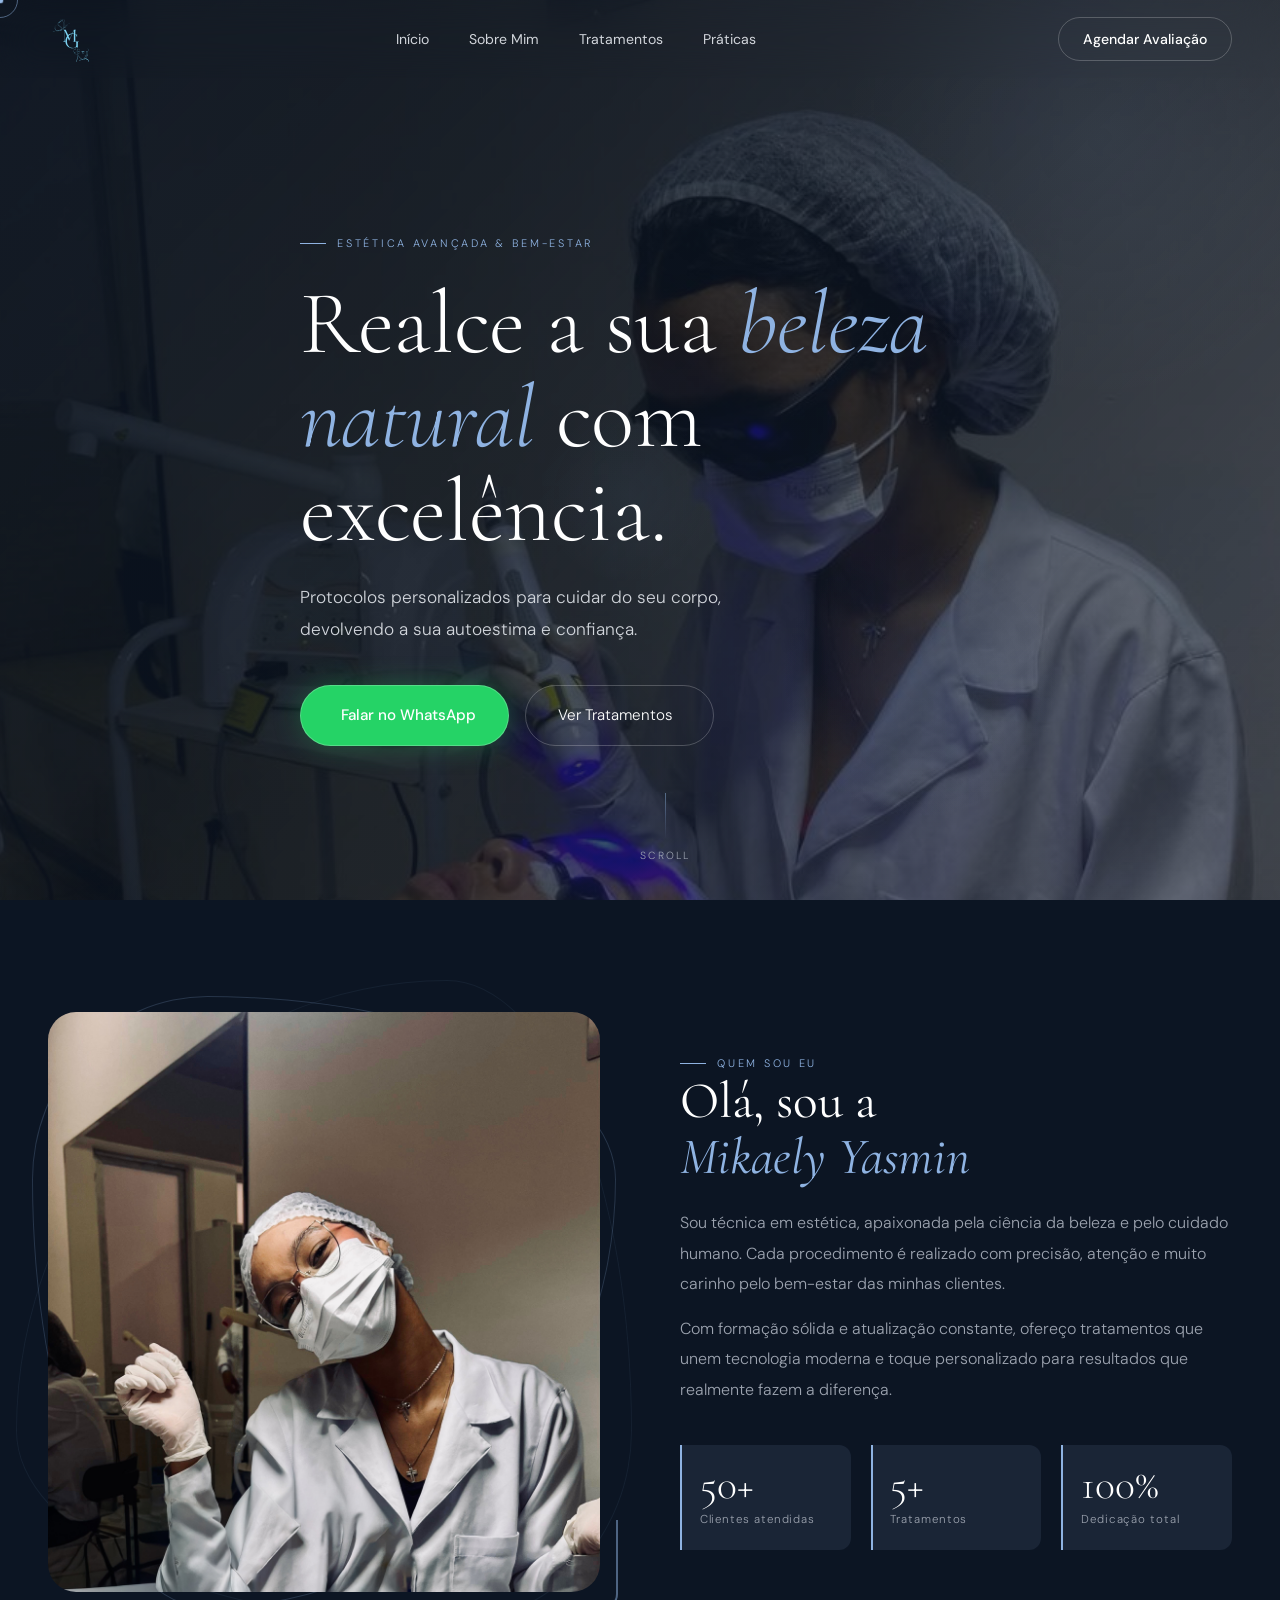
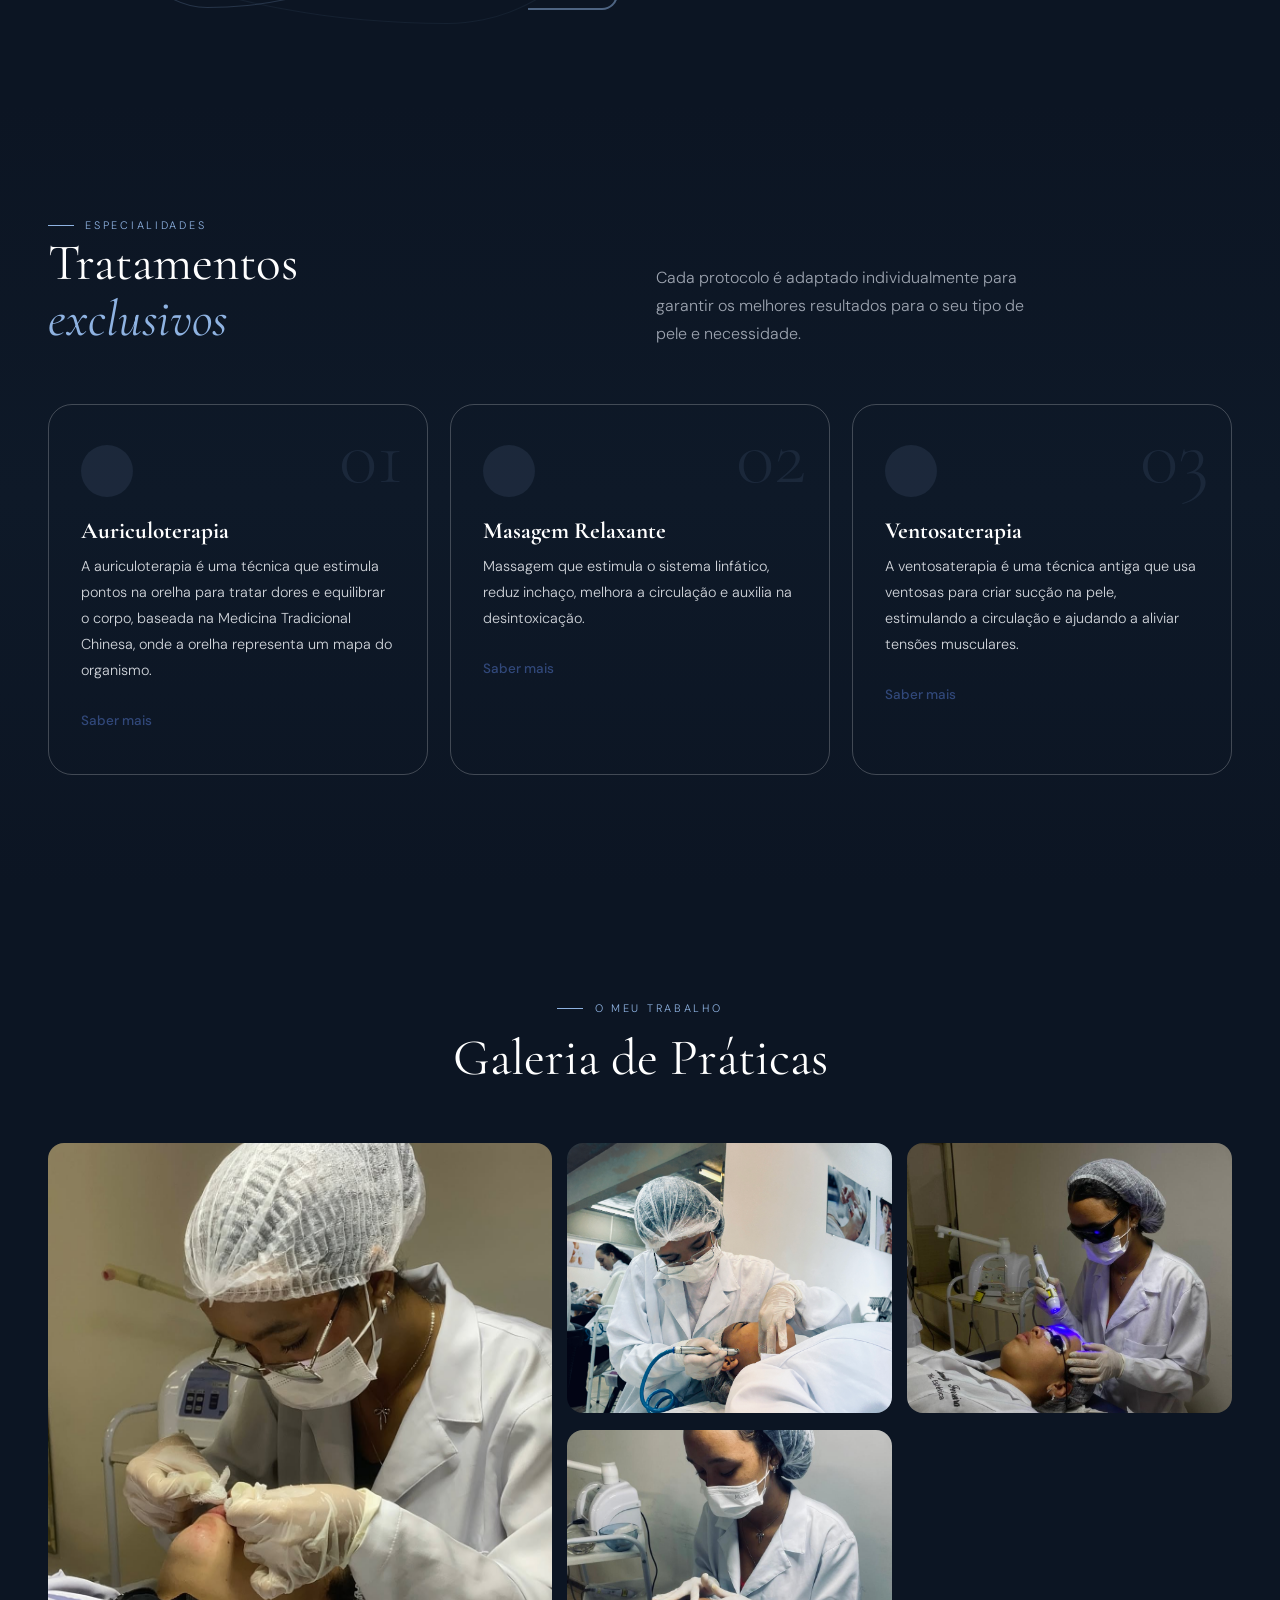
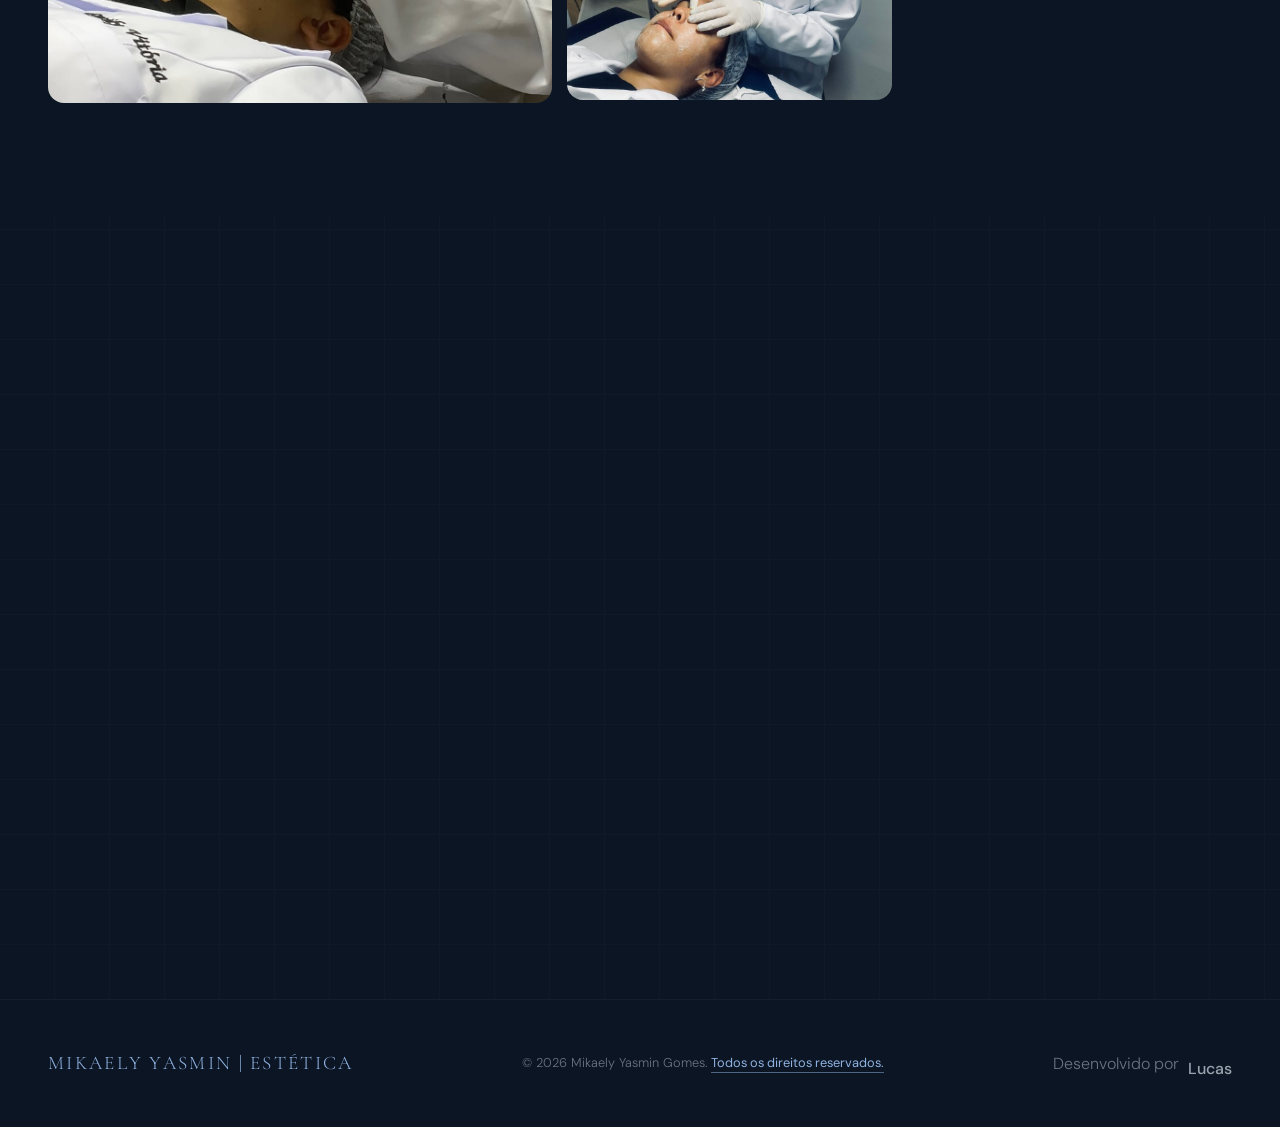
==== commit 7b98c313: "Update index.html" ====
--- a/index.html
+++ b/index.html
@@ -817,8 +817,8 @@
         <div class="svc rv d1">
           <span class="svn">01</span>
           <div class="svi"><i class="ph ph-sparkle"></i></div>
-          <h4>Tratamentos Faciais</h4>
-          <p>Limpeza de pele, hidratação profunda, peeling e rituais para uma pele saudável, radiante e com aspeto jovem duradouro.</p>
+          <h4>Auriculoterapia</h4>
+          <p>A auriculoterapia é uma técnica que estimula pontos na orelha para tratar dores e equilibrar o corpo, baseada na Medicina Tradicional Chinesa, onde a orelha representa um mapa do organismo.</p>
           <a href="#contato" class="sva">Saber mais <i class="ph ph-arrow-right"></i></a>
         </div>
         <div class="svc rv d2">
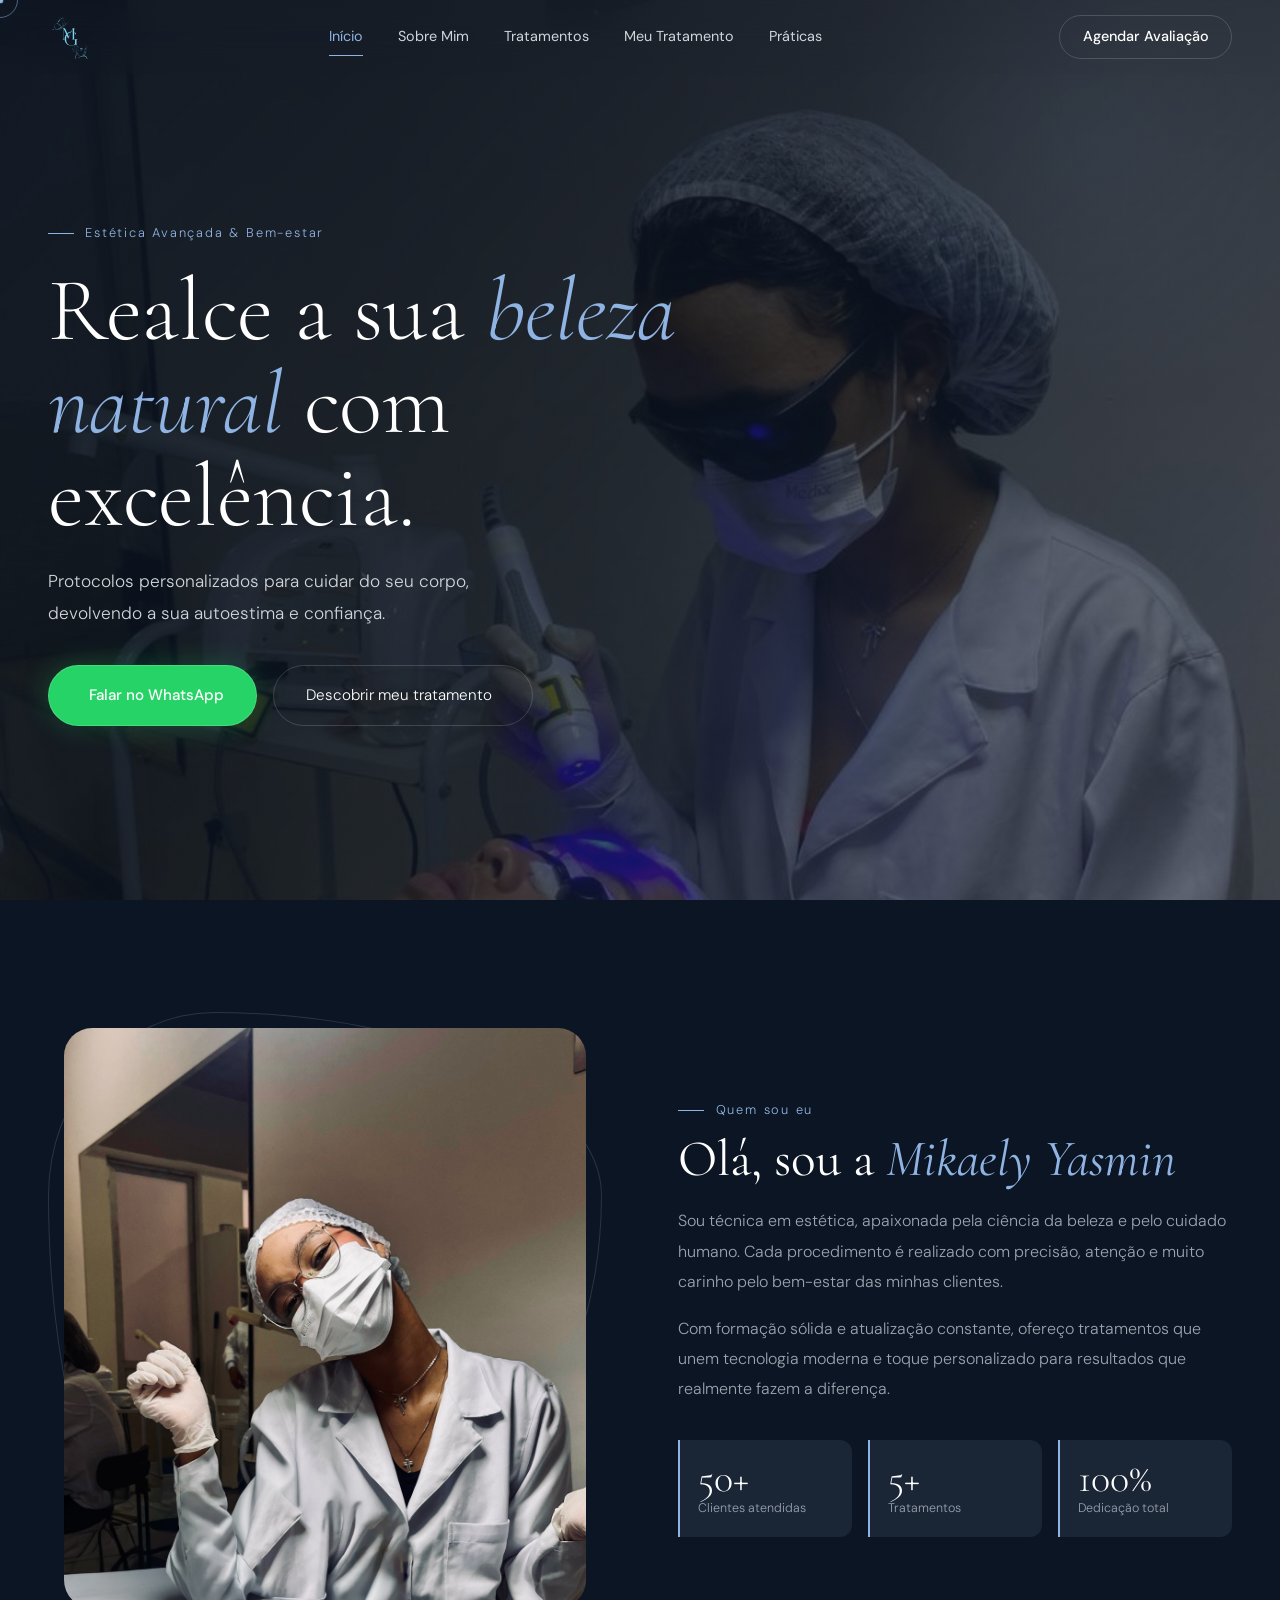
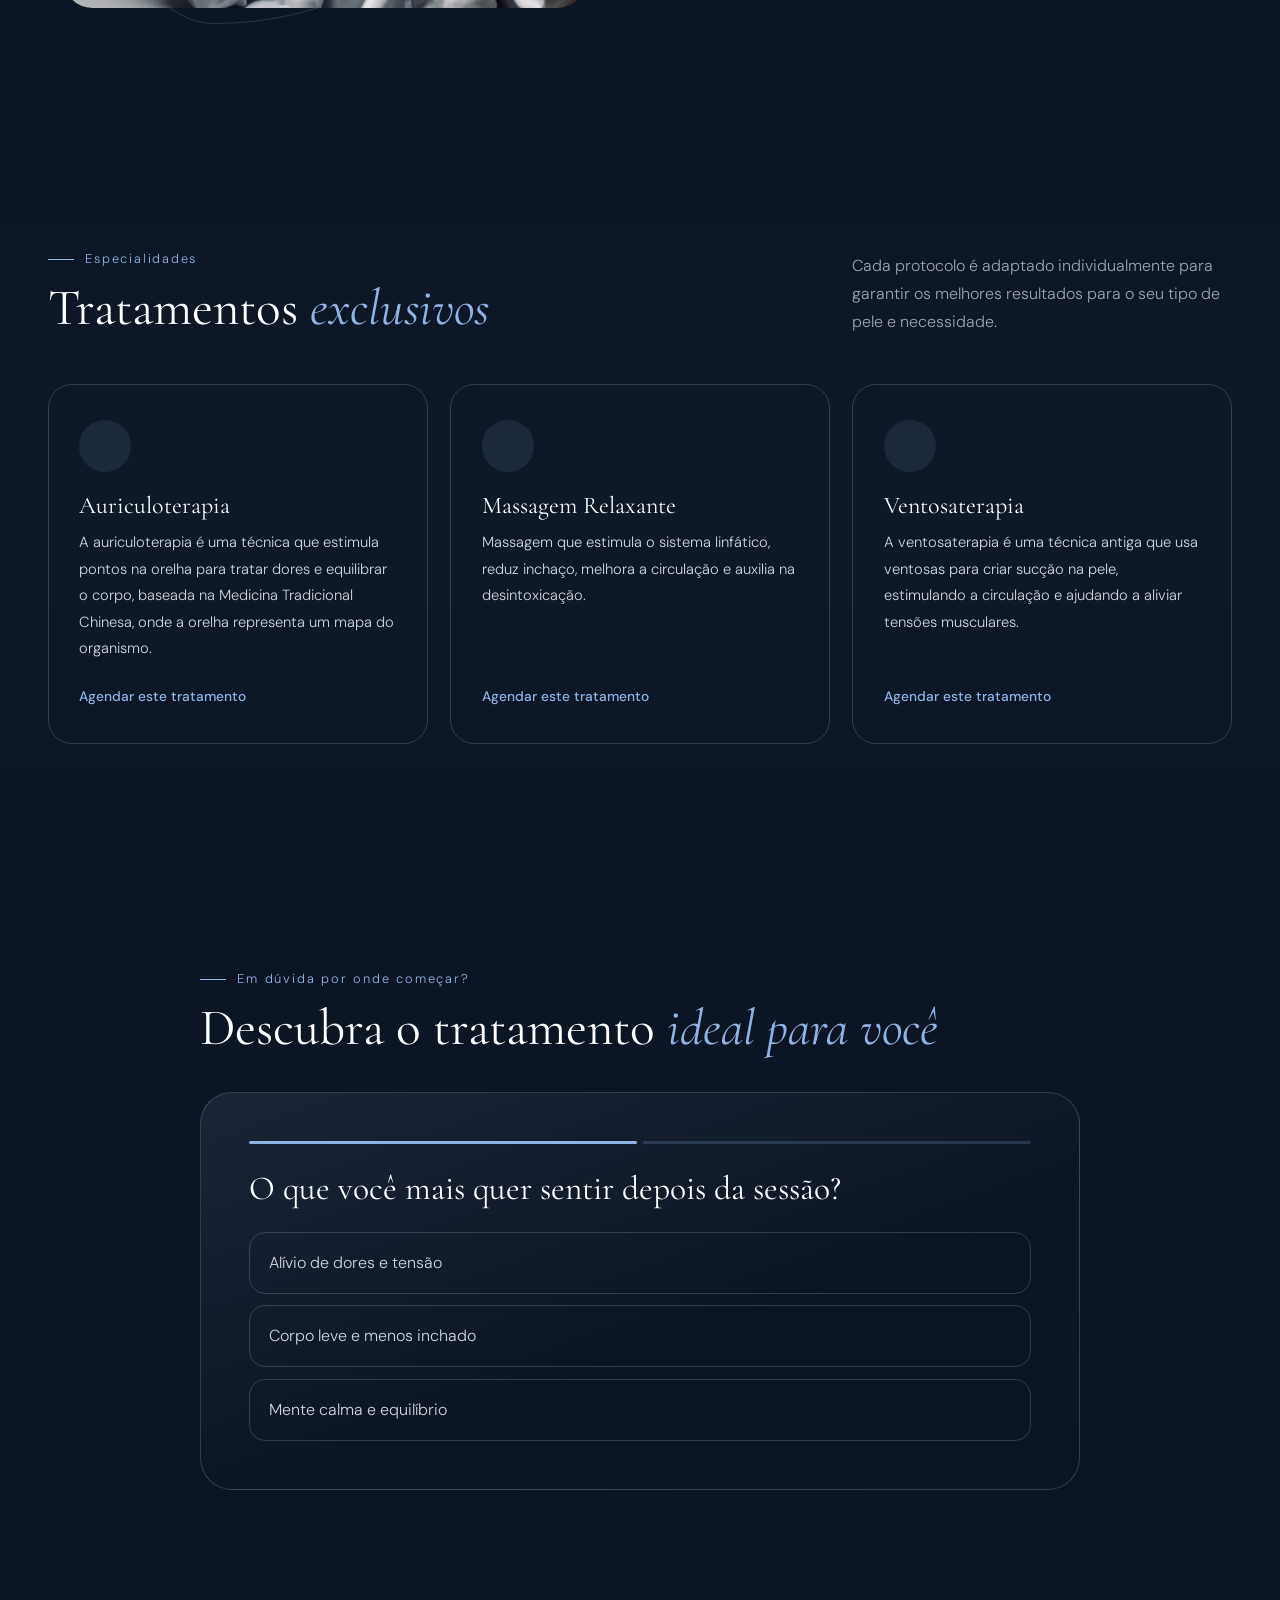
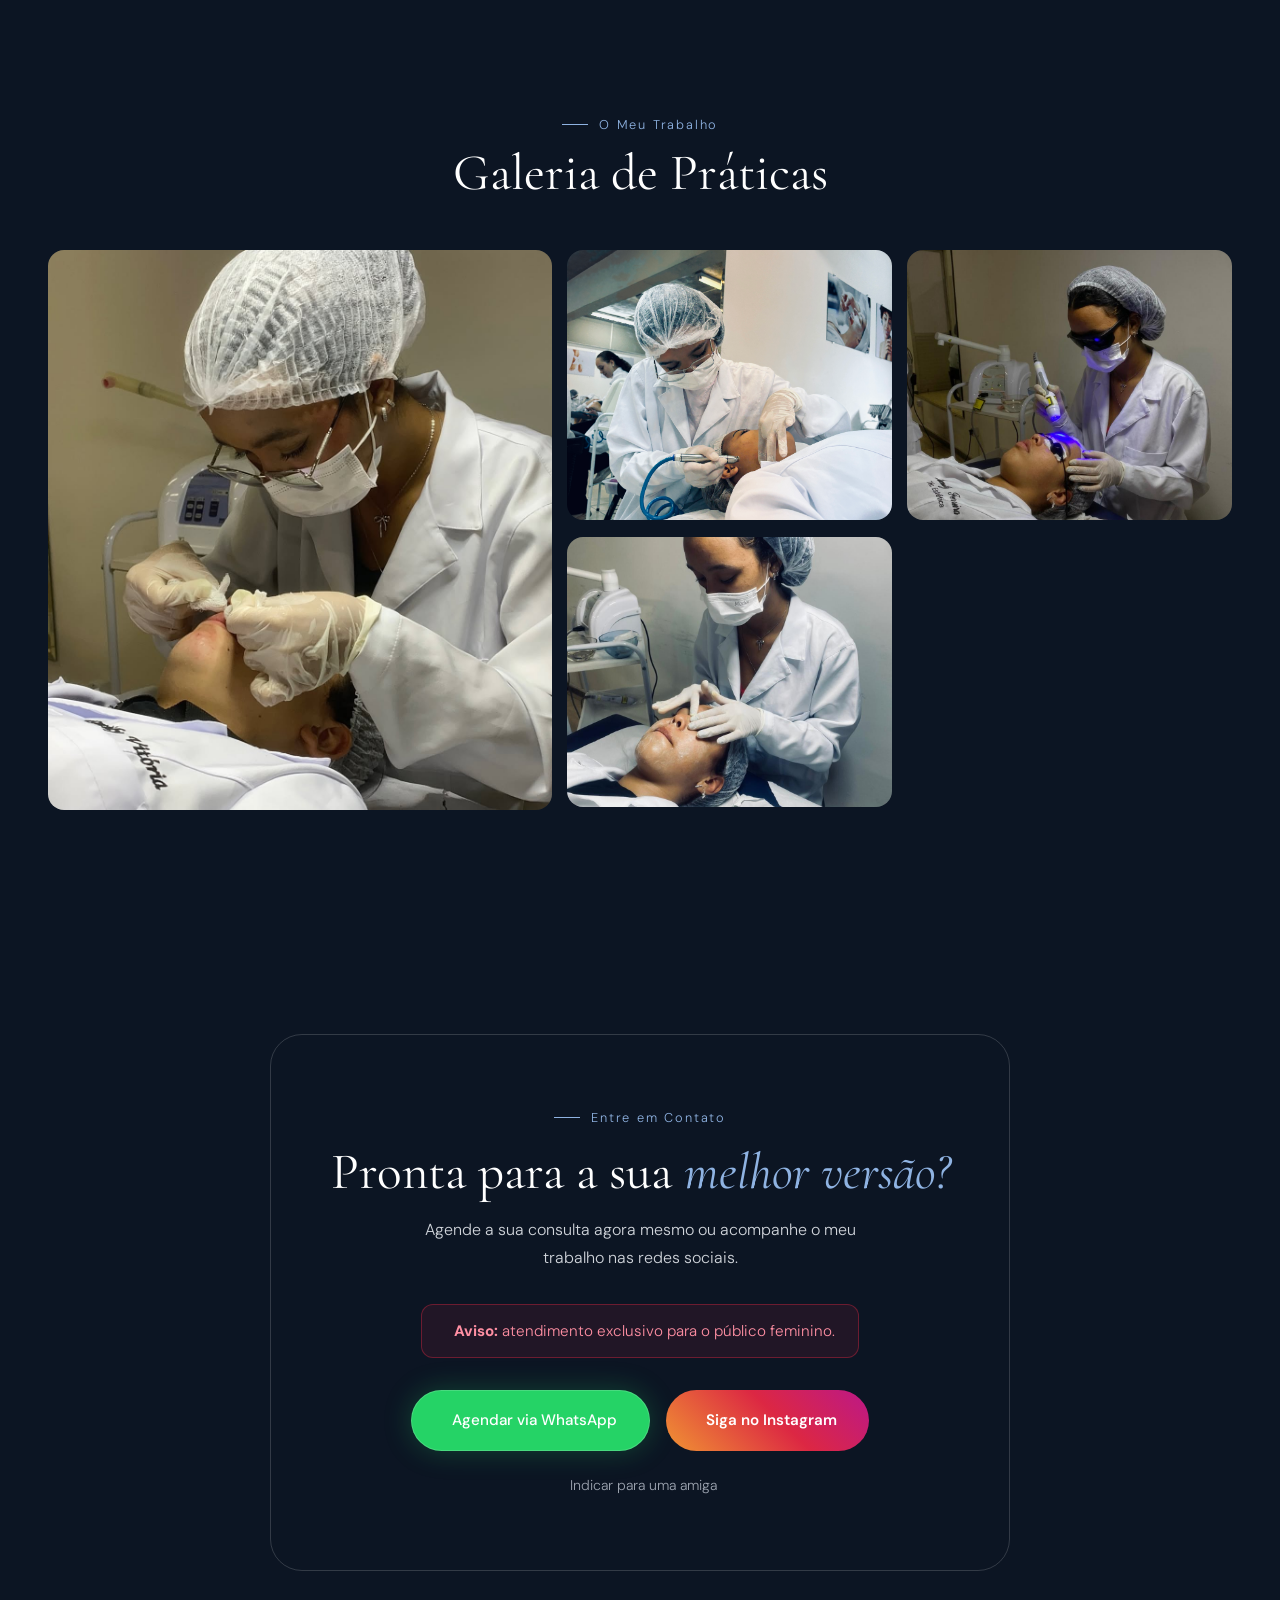
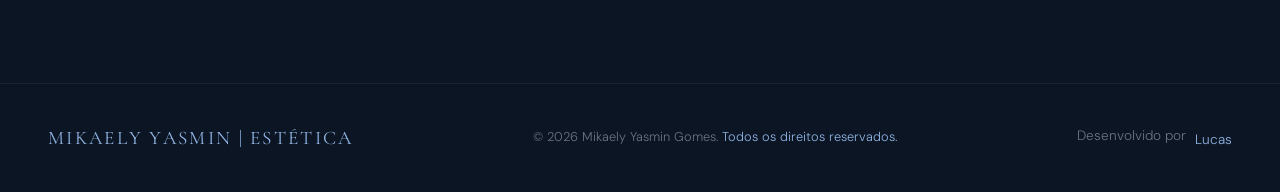
==== commit 813eab6f: "Update print statement from 'Hello' to 'Goodbye'" ====
--- a/index.html
+++ b/index.html
@@ -1,1100 +1,1620 @@
-<!DOCTYPE html>
+<!doctype html>
 <html lang="pt-BR">
 
 <head>
-  <meta charset="UTF-8">
-  <meta name="viewport" content="width=device-width,initial-scale=1.0">
-  <title>Mikaely Yasmin Gomes | Estética Avançada &amp; Bem-estar</title>
-  
-  <link
-    href="https://fonts.googleapis.com/css2?family=Cormorant+Garamond:ital,wght@0,300;0,400;0,600;1,300;1,400&family=DM+Sans:wght@300;400;500&display=swap"
-    rel="stylesheet">
-    
-  <script src="https://unpkg.com/@phosphor-icons/web"></script>
-  
-  <script src="https://identity.netlify.com/v1/netlify-identity-widget.js"></script>
-  
-  <style>
-    /* ==========================================================================
-       1. VARIÁVEIS DE COR E TEMA
-       ========================================================================== */
-    :root {
-      --dk: #0C1523; /* Fundo escuro principal */
-      --nv: #192338; /* Fundo navy secundário */
-      --cb: #D9E1F1; /* Cor de texto claro base */
-      --ac: #8FB3E2; /* Azul claro de destaque (Accent) */
-      --ad: #31487A; /* Azul escuro de destaque */
-      --a1: rgba(143, 179, 226, .10); /* Accent com 10% de opacidade */
-      --a2: rgba(143, 179, 226, .20); /* Accent com 20% de opacidade */
-      --a5: rgba(143, 179, 226, .50); /* Accent com 50% de opacidade */
-      --wh: #fff;    /* Branco puro */
-      --g3: #d1d5db; /* Escala de cinzas (Tailwind-like) */
-      --g4: #9ca3af;
-      --g5: #6b7280
-    }
-
-    /* ==========================================================================
-       2. RESET BÁSICO E CONFIGURAÇÕES GERAIS
-       ========================================================================== */
-    *,
-    *::before,
-    *::after {
-      box-sizing: border-box;
-      margin: 0;
-      padding: 0
-    }
-
-    html {
-      scroll-padding-top: 60px; /* Evita que o header cubra o título ao clicar em links de âncora */
-      scroll-behavior: smooth;  /* Rolagem suave nativa */
-    }
-
-    body {
-      background: var(--dk);
-      color: var(--g3);
-      font-family: 'DM Sans', sans-serif;
-      font-weight: 300;
-      line-height: 1.75;
-      overflow-x: hidden; /* Previne scroll horizontal acidental */
-      cursor: none /* Oculta o cursor padrão para usar o cursor customizado em JS */
-    }
-
-    /* ==========================================================================
-       3. CURSOR CUSTOMIZADO (Ponto central e círculo ao redor)
-       ========================================================================== */
-    /* Ponto central do cursor */
-    #cd {
-      width: 7px;
-      height: 7px;
-      background: var(--ac);
-      border-radius: 50%;
-      position: fixed;
-      top: 0;
-      left: 0;
-      pointer-events: none; /* Ignora cliques para não atrapalhar a navegação */
-      z-index: 9999;
-      transform: translate(-50%, -50%);
-      mix-blend-mode: screen
-    }
-
-    /* Círculo externo do cursor (com animação de atraso) */
-    #cr {
-      width: 36px;
-      height: 36px;
-      border: 1px solid var(--a5);
-      border-radius: 50%;
-      position: fixed;
-      top: 0;
-      left: 0;
-      pointer-events: none;
-      z-index: 9998;
-      transform: translate(-50%, -50%);
-      transition: width .3s, height .3s, border-color .3s, background .3s
-    }
-
-    /* Estado do cursor quando passa por cima de botões/links (Hover) */
-    #cr.on {
-      width: 58px;
-      height: 58px;
-      border-color: var(--ac);
-      background: var(--a1)
-    }
-
-    /* ==========================================================================
-       4. TIPOGRAFIA COMPLEMENTAR E UTILITÁRIOS
-       ========================================================================== */
-    h1, h2, h3, h4 {
-      font-family: 'Cormorant Garamond', serif;
-      line-height: 1.1
-    }
-
-    /* Rótulos pequenos acima dos títulos (ex: "Estética Avançada") */
-    .lbl {
-      font-family: 'DM Sans', sans-serif;
-      font-size: .68rem;
-      letter-spacing: .25em;
-      text-transform: uppercase;
-      color: var(--ac);
-      display: flex;
-      align-items: center;
-      gap: .7rem
-    }
-    .lbl::before {
-      content: '';
-      display: block;
-      width: 26px;
-      height: 1px;
-      background: var(--ac);
-      flex-shrink: 0
-    }
-
-    /* ==========================================================================
-       5. SISTEMA DE ANIMAÇÃO NO SCROLL (Intersection Observer via JS)
-       ========================================================================== */
-    /* .rv: Reveal Vertical (vem de baixo) */
-    .rv {
-      opacity: 0;
-      transform: translateY(36px);
-      transition: opacity .85s ease, transform .85s ease
-    }
-
-    /* .rl: Reveal Lateral (vem da esquerda) */
-    .rl {
-      opacity: 0;
-      transform: translateX(-36px);
-      transition: opacity .85s ease, transform .85s ease
-    }
-
-    /* .in: Classe adicionada pelo JS quando o elemento entra na tela */
-    .rv.in,
-    .rl.in {
-      opacity: 1;
-      transform: none
-    }
-
-    /* Classes de atraso (delay) para animações em cascata (staggering) */
-    .d1 { transition-delay: .10s }
-    .d2 { transition-delay: .20s }
-    .d3 { transition-delay: .30s }
-    .d4 { transition-delay: .40s }
-    .d5 { transition-delay: .50s }
-
-    /* ==========================================================================
-       6. HEADER (NAVBAR)
-       ========================================================================== */
-    #nb {
-      position: fixed;
-      top: 0;
-      left: 0;
-      right: 0;
-      z-index: 1000;
-      height: 78px;
-      display: flex;
-      align-items: center;
-      justify-content: space-between;
-      padding: 0 3rem;
-      backdrop-filter: blur(20px); /* Efeito de vidro */
-      transition: background .4s, box-shadow .4s
-    }
-
-    /* Fica sólido quando o usuário rola a página */
-    #nb.solid {
-      background: rgba(12, 21, 35, .96);
-      box-shadow: 0 1px 0 var(--a1)
-    }
-
-    .nl img {
-      height: 46px;
-      width: auto;
-      object-fit: contain;
-      display: block
-    }
-
-    .nv {
-      display: flex;
-      gap: 2.5rem;
-      align-items: center
-    }
-
-    /* Links de navegação com sublinhado animado no hover */
-    .nv a {
-      color: var(--g3);
-      text-decoration: none;
-      font-size: .88rem;
-      font-weight: 400;
-      position: relative;
-      transition: color .3s;
-      cursor: none
-    }
-    .nv a::after {
-      content: '';
-      position: absolute;
-      bottom: -4px;
-      left: 0;
-      width: 0;
-      height: 1px;
-      background: var(--ac);
-      transition: width .3s
-    }
-    .nv a:hover { color: var(--ac) }
-    .nv a:hover::after { width: 100% }
-
-    /* Botão CTA principal da Navbar */
-    .nc {
-      background: transparent;
-      color: var(--wh);
-      padding: .55rem 1.5rem;
-      border-radius: 50px;
-      border: 1px solid rgba(255, 255, 255, .22);
-      font-size: .88rem;
-      font-weight: 500;
-      text-decoration: none;
-      transition: background .3s, transform .3s, border-color .3s;
-      cursor: none
-    }
-    .nc:hover {
-      background: var(--a1);
-      border-color: var(--a5);
-      transform: translateY(-2px)
-    }
-
-    /* Hamburger menu (escondido no desktop) */
-    #hb {
-      display: none;
-      background: none;
-      border: none;
-      color: var(--wh);
-      font-size: 1.8rem;
-      cursor: none
-    }
-
-    /* Menu Mobile Suspenso */
-    #mn {
-      display: none;
-      position: fixed;
-      top: 78px;
-      left: 0;
-      right: 0;
-      background: rgba(12, 21, 35, .97);
-      backdrop-filter: blur(20px);
-      padding: 1.25rem 2rem 1.75rem;
-      flex-direction: column;
-      gap: .4rem;
-      border-bottom: 1px solid var(--a1);
-      z-index: 999;
-      max-height: calc(100vh - 78px);
-      overflow-y: auto
-    }
-    #mn.open { display: flex }
-    #mn a {
-      color: var(--g3);
-      text-decoration: none;
-      padding: .7rem 1rem;
-      border-radius: 8px;
-      font-size: .95rem;
-      transition: all .3s
-    }
-    #mn a:hover {
-      background: var(--a1);
-      color: var(--ac)
-    }
-    #mn .mc {
-      background: var(--ac);
-      color: var(--dk);
-      font-weight: 500;
-      text-align: center;
-      border-radius: 50px;
-      margin-top: .5rem
-    }
-
-    /* ==========================================================================
-       7. SEÇÃO HERO (INÍCIO)
-       ========================================================================== */
-    #home {
-      min-height: 100svh;
-      min-height: 100vh;
-      position: relative;
-      display: flex;
-      align-items: center;
-      overflow: hidden
-    }
-
-    /* Background image with parallax scale */
-    .hbg {
-      position: absolute;
-      inset: 0;
-      background-image: url('/img/3.jpeg');
-      background-size: cover;
-      background-position: center 30%;
-      transform: scale(1.1);
-      will-change: transform
-    }
-
-    /* Gradient overlay to make text readable */
-    .hov {
-      position: absolute;
-      inset: 0;
-      background: linear-gradient(135deg, rgba(12, 21, 35, .93) 0%, rgba(12, 21, 35, .78) 45%, rgba(25, 35, 56, .58) 100%)
-    }
-
-    /* Orbes flutuantes no fundo (elementos decorativos) */
-    .orb {
-      position: absolute;
-      border-radius: 50%;
-      pointer-events: none;
-      animation: flt 10s ease-in-out infinite
-    }
-    .o1 {
-      width: 520px; height: 520px;
-      background: radial-gradient(circle, rgba(143, 179, 226, .07) 0%, transparent 70%);
-      top: -120px; right: -80px;
-      animation-duration: 9s
-    }
-    .o2 {
-      width: 280px; height: 280px;
-      background: radial-gradient(circle, rgba(49, 72, 122, .15) 0%, transparent 70%);
-      bottom: 80px; right: 220px;
-      animation-duration: 12s;
-      animation-direction: reverse
-    }
-    .o3 {
-      width: 180px; height: 180px;
-      background: radial-gradient(circle, rgba(143, 179, 226, .05) 0%, transparent 70%);
-      top: 45%; left: 42%;
-      animation-duration: 14s
-    }
-
-    /* Animação de flutuação dos orbes */
-    @keyframes flt {
-      0%, 100% { transform: translate(0, 0) }
-      33% { transform: translate(18px, -28px) }
-      66% { transform: translate(-14px, 18px) }
-    }
-
-    /* Marca d'água grande de fundo */
-    .hwm {
-      position: absolute;
-      right: 4%;
-      top: 50%;
-      transform: translateY(-50%);
-      width: min(44%, 540px);
-      opacity: 0;
-      filter: invert(1) brightness(2);
-      animation: wmi 1.2s ease .9s forwards;
-      pointer-events: none
-    }
-    @keyframes wmi {
-      from { opacity: 0; transform: translateY(-50%) translateX(30px) }
-      to { opacity: .1; transform: translateY(-50%) translateX(0) }
-    }
-
-    /* Container de conteúdo do Hero */
-    .hcnt {
-      position: relative;
-      z-index: 10;
-      max-width: 1280px;
-      margin: 0 auto;
-      padding: 80px 3rem 0
-    }
-
-    /* Animações de entrada estáticas específicas do Hero */
-    .htag { opacity: 0; animation: su .8s ease .3s forwards; margin-bottom: 1.5rem }
-    .hh1 {
-      color: var(--wh); font-size: clamp(3.2rem, 7vw, 6.5rem);
-      font-weight: 300; line-height: 1.05; max-width: 680px;
-      margin-bottom: 1.4rem; opacity: 0; animation: su .8s ease .5s forwards
-    }
-    .hh1 em { font-style: italic; color: var(--ac) }
-    .hsb {
-      color: var(--g3); font-size: 1.08rem; font-weight: 300;
-      max-width: 460px; margin-bottom: 2.5rem; line-height: 1.85;
-      opacity: 0; animation: su .8s ease .7s forwards
-    }
-    .hbt { display: flex; gap: 1rem; flex-wrap: wrap; opacity: 0; animation: su .8s ease .9s forwards }
-
-    @keyframes su {
-      from { opacity: 0; transform: translateY(28px) }
-      to { opacity: 1; transform: none }
-    }
-
-    /* Botões Padrão */
-    .bwa, .bwa2 {
-      background: #25D366; /* Verde WhatsApp */
-      color: var(--wh);
-      padding: 1rem 2rem;
-      border-radius: 50px;
-      border: 1px solid rgba(255, 255, 255, .22);
-      font-weight: 500; font-size: .95rem; text-decoration: none;
-      display: inline-flex; align-items: center; gap: .5rem;
-      transition: all .3s; cursor: none;
-      box-shadow: 0 0 28px rgba(37, 211, 102, .28)
-    }
-    .bwa:hover, .bwa2:hover {
-      background: #1ebe5a; transform: translateY(-3px);
-      box-shadow: 0 12px 32px rgba(37, 211, 102, .38)
-    }
-
-    .bol {
-      background: transparent; color: var(--wh);
-      padding: 1rem 2rem; border-radius: 50px;
-      border: 1px solid rgba(255, 255, 255, .22);
-      font-weight: 300; font-size: .95rem; text-decoration: none;
-      display: inline-flex; align-items: center; gap: .5rem;
-      transition: all .3s; cursor: none
-    }
-    .bol:hover { background: var(--a1); border-color: var(--a5) }
-
-    /* Indicador de "Scroll" animado no fundo da Hero */
-    .scc {
-      position: absolute; bottom: 2.2rem; left: 50%;
-      transform: translateX(-50%); z-index: 10;
-      display: flex; flex-direction: column; align-items: center; gap: .5rem;
-      color: var(--g4); font-size: .65rem; letter-spacing: .22em; text-transform: uppercase;
-      opacity: 0; animation: su .8s ease 1.5s forwards
-    }
-    .scl {
-      width: 1px; height: 46px; background: linear-gradient(to bottom, var(--a5), transparent);
-      animation: scla 2s ease-in-out infinite
-    }
-    @keyframes scla {
-      0% { transform: scaleY(0); transform-origin: top }
-      49% { transform: scaleY(1); transform-origin: top }
-      50% { transform: scaleY(1); transform-origin: bottom }
-      100% { transform: scaleY(0); transform-origin: bottom }
-    }
-
-    /* Utilidade genérica de container/seção */
-    .sec { padding: 7rem 3rem }
-    .con { max-width: 1280px; margin: 0 auto }
-
-    /* ==========================================================================
-       8. SEÇÃO: SOBRE MIM
-       ========================================================================== */
-    #sobre { background: var(--dk) }
-    .abg { display: grid; grid-template-columns: 1fr 1fr; gap: 5rem; align-items: center }
-    
-    /* Decoração da imagem (Bordas animadas "blob") */
-    .abw { position: relative }
-    .abr {
-      position: absolute; inset: -16px;
-      border-radius: 30% 70% 70% 30%/30% 30% 70% 70%;
-      border: 1px solid var(--a2);
-      animation: mrph 9s ease-in-out infinite
-    }
-    .abr2 {
-      position: absolute; inset: -32px;
-      border-radius: 70% 30% 30% 70%/70% 70% 30% 30%;
-      border: 1px solid rgba(143, 179, 226, .07);
-      animation: mrph 13s ease-in-out infinite reverse
-    }
-    @keyframes mrph {
-      0%, 100% { border-radius: 30% 70% 70% 30%/30% 30% 70% 70% }
-      33% { border-radius: 58% 42% 75% 25%/76% 46% 54% 24% }
-      66% { border-radius: 50% 50% 33% 67%/55% 27% 73% 45% }
-    }
-
-    .abi {
-      width: 100%; height: 580px; object-fit: cover; object-position: top center;
-      border-radius: 1.75rem; position: relative; z-index: 1; display: block
-    }
-    /* Cantoneira decorativa inferior direita */
-    .abc {
-      position: absolute; bottom: -18px; right: -18px;
-      width: 90px; height: 90px;
-      border-right: 2px solid var(--a5); border-bottom: 2px solid var(--a5);
-      border-radius: 0 0 1rem 0; z-index: 0
-    }
-
-    .abt h2 { color: var(--wh); font-size: clamp(2.2rem, 4vw, 3.6rem); font-weight: 400; margin-bottom: 1.4rem }
-    .abt h2 em { font-style: italic; color: var(--ac) }
-    .abt p { color: var(--g4); margin-bottom: .9rem; line-height: 1.9 }
-
-    /* Cards de Estatísticas Animadas */
-    .sts { display: grid; grid-template-columns: repeat(3, 1fr); gap: 1.25rem; margin-top: 2.5rem }
-    .st { padding: 1.25rem 1.1rem; border-left: 2px solid var(--ac); background: var(--a1); border-radius: 0 .75rem .75rem 0 }
-    .stn { font-family: 'Cormorant Garamond', serif; font-size: 2.6rem; font-weight: 300; color: var(--wh); line-height: 1; margin-bottom: .2rem }
-    .stl { font-size: .72rem; color: var(--g4); letter-spacing: .08em }
-
-    /* ==========================================================================
-       9. SEÇÃO: TRATAMENTOS / SERVIÇOS
-       ========================================================================== */
-    #servicos { background: linear-gradient(180deg, var(--dk) 0%, #0e1928 50%, var(--dk) 100%) }
-    .svh { display: grid; grid-template-columns: 1fr 1fr; align-items: end; gap: 2rem; margin-bottom: 3.5rem }
-    .svh h2 { color: var(--wh); font-size: clamp(2.2rem, 4vw, 3.6rem); font-weight: 400 }
-    .svh h2 em { font-style: italic; color: var(--ac) }
-    .svh p { color: var(--g4); max-width: 380px }
-
-    /* Cards de serviços */
-    .svg { display: grid; grid-template-columns: repeat(3, 1fr); gap: 1.4rem }
-    .svc {
-      background: transparent; border: 1px solid rgba(255, 255, 255, .22);
-      border-radius: 1.5rem; padding: 2.5rem 2rem; position: relative;
-      overflow: hidden; transition: transform .4s, box-shadow .4s; cursor: none
-    }
-    
-    /* Linha de brilho superior no card de serviço */
-    .svc::before {
-      content: ''; position: absolute; top: 0; left: 0; right: 0; height: 2px;
-      background: linear-gradient(90deg, transparent, var(--ac), transparent);
-      transform: scaleX(0); transition: transform .5s
-    }
-    .svc:hover::before { transform: scaleX(1) }
-    .svc:hover {
-      transform: translateY(-10px);
-      box-shadow: 0 32px 64px rgba(0, 0, 0, .32), 0 0 0 1px var(--a1);
-      background: rgba(143, 179, 226, .02);
-    }
-    
-    /* Número grande de fundo transparente */
-    .svn {
-      font-family: 'Cormorant Garamond', serif; font-size: 5rem; font-weight: 300;
-      color: rgba(143, 179, 226, .1); position: absolute; top: .8rem; right: 1.4rem;
-      line-height: 1; user-select: none
-    }
-    .svi {
-      width: 52px; height: 52px; background: var(--a1); border-radius: 50%;
-      display: flex; align-items: center; justify-content: center;
-      color: var(--ad); font-size: 1.4rem; margin-bottom: 1.4rem; transition: all .3s
-    }
-    .svc:hover .svi { background: var(--ac); color: var(--wh) }
-    .svc h4 { color: var(--wh); font-size: 1.45rem; margin-bottom: .6rem }
-    .svc p { color: var(--g3); font-size: .9rem; line-height: 1.8; margin-bottom: 1.4rem }
-    
-    /* Link "Saber mais" */
-    .sva {
-      color: var(--ad); font-size: .84rem; font-weight: 500; text-decoration: none;
-      display: inline-flex; align-items: center; gap: .45rem; transition: gap .3s; cursor: none
-    }
-    .sva:hover { gap: .75rem }
-
-    /* ==========================================================================
-       10. SEÇÃO: PORTFÓLIO (GALERIA) E MODAL DE ZOOM
-       ========================================================================== */
-    #portfolio { background: var(--dk) }
-    .glh { text-align: center; margin-bottom: 3.5rem }
-    .glh h2 { color: var(--wh); font-size: clamp(2.2rem, 4vw, 3.6rem); font-weight: 400; margin-top: .75rem }
-    
-    /* Grid estilo Masonry estático */
-    .glg { display: grid; grid-template-columns: 1.55fr 1fr 1fr; grid-template-rows: auto auto; gap: .9rem }
-    .gi { position: relative; overflow: hidden; border-radius: 1rem; cursor: pointer; transition: transform 0.3s ease; }
-    .gi:hover { transform: scale(1.02); }
-    .gi:first-child { grid-row: span 2; height: 560px } /* Imagem principal da esquerda ocupa 2 linhas */
-    .gi:not(:first-child) { height: 270px }
-    .gi img { width: 100%; height: 100%; object-fit: cover; transition: transform .65s cubic-bezier(.4, 0, .2, 1); display: block }
-    .gi:hover img { transform: scale(1.07) }
-    
-    /* Ícone de zoom overlay (escondido por padrão, pode ser aprimorado) */
-    .gov { display: none; } 
-
-    /* Modal de Zoom da Galeria */
-    #zoomModal {
-      display: none; position: fixed; inset: 0; background: rgba(12, 21, 35, 0.95);
-      z-index: 5000; justify-content: center; align-items: center; padding: 1rem;
-      backdrop-filter: blur(10px); animation: fadeIn 0.3s ease;
-    }
-    #zoomModal.active { display: flex; }
-    #zoomModal img { max-width: 90vw; max-height: 90vh; border-radius: 1rem; animation: zoomIn 0.4s ease; }
-    .zoomClose {
-      position: absolute; top: 2rem; right: 2rem; background: none; border: none;
-      color: var(--wh); font-size: 2rem; cursor: pointer; z-index: 5001;
-      transition: color 0.3s, transform 0.3s; padding: 0.5rem;
-    }
-    .zoomClose:hover { color: var(--ac); transform: scale(1.1); }
-    @keyframes fadeIn { from { opacity: 0; } to { opacity: 1; } }
-    @keyframes zoomIn { from { opacity: 0; transform: scale(0.8); } to { opacity: 1; transform: scale(1); } }
-
-    /* ==========================================================================
-       11. SEÇÃO: CONTATO E FOOTER
-       ========================================================================== */
-    #contato { background: var(--dk); position: relative; overflow: hidden }
-    
-    /* Padrão de grid no fundo da seção de contato */
-    .ctg {
-      position: absolute; inset: 0; opacity: .025;
-      background-image: repeating-linear-gradient(0deg, transparent, transparent 54px, var(--ac) 54px, var(--ac) 55px), 
-                        repeating-linear-gradient(90deg, transparent, transparent 54px, var(--ac) 54px, var(--ac) 55px)
-    }
-
-    .ctc {
-      background: transparent; border: 1px solid rgba(255, 255, 255, .22);
-      border-radius: 2rem; padding: 4.5rem 3rem; text-align: center;
-      max-width: 740px; margin: 0 auto; position: relative; z-index: 10; box-shadow: none;
-    }
-    .ctc h3 { color: var(--wh); font-size: clamp(1.9rem, 4vw, 3.4rem); font-weight: 400; margin: .9rem 0 1rem }
-    .ctc h3 em { font-style: italic; color: var(--ad) }
-    .ctc p { color: var(--g3); max-width: 460px; margin: 0 auto 2.5rem; line-height: 1.85 }
-    .ctb { display: flex; gap: 1rem; justify-content: center; flex-wrap: wrap }
-
-    /* Botão estilo Instagram (Gradiente) */
-    .big {
-      background: linear-gradient(45deg, #f09433 0%, #e6683c 25%, #dc2743 50%, #cc2366 75%, #bc1888 100%);
-      color: #fff; padding: 1rem 2rem; border-radius: 50px; font-weight: 600; font-size: .95rem;
-      text-decoration: none; display: inline-flex; align-items: center; gap: .5rem;
-      transition: all .3s; cursor: none; box-shadow: 0 0 28px rgba(220, 39, 67, .28)
-    }
-    .big:hover { transform: translateY(-3px); box-shadow: 0 12px 32px rgba(220, 39, 67, .38); opacity: .92 }
-
-    footer { background: var(--dk); border-top: 1px solid rgba(143, 179, 226, .06); padding: 2.75rem 3rem }
-    .fti { max-width: 1280px; margin: 0 auto; display: flex; justify-content: space-between; align-items: center; flex-wrap: wrap; gap: 1rem }
-    .ftb { font-family: 'Cormorant Garamond', serif; font-size: 1.2rem; color: var(--ac); letter-spacing: .12em }
-    .ftc { color: var(--g5); font-size: .8rem }
-
-    /* Estilização para o aviso de "Atendimento Feminino" */
-    .aviso-publico {
-      background: rgba(220, 39, 67, 0.1); border: 1px solid rgba(220, 39, 67, 0.4);
-      color: #ff8fa3; padding: 1rem 1.5rem; border-radius: 12px;
-      display: flex; justify-content: center; align-items: center; gap: 0.6rem;
-      font-weight: 400; font-size: 0.95rem; margin: 0 auto 2rem auto;
-      max-width: fit-content; box-shadow: 0 4px 20px rgba(220, 39, 67, 0.15); text-align: center;
-    }
-    .aviso-publico i { font-size: 1.4rem; color: #ffb3c1; }
-
-    /* Links e Direitos Autorais do footer */
-    .link-direitos { color: var(--ac); text-decoration: none; position: relative; transition: color 0.3s; cursor: none; font-weight: 400; }
-    .link-direitos::after { content: ''; position: absolute; bottom: -2px; left: 0; width: 100%; height: 1px; background: var(--a5); transition: background 0.3s ease; }
-    .link-direitos:hover { color: var(--wh); }
-    .link-direitos:hover::after { background: var(--wh); }
-    .dev-info { display: inline-block; margin-top: 0.4rem; color: var(--g5); }
-    .link-github { color: var(--g4); text-decoration: none; display: inline-flex; align-items: center; gap: 0.3rem; font-weight: 500; transition: color 0.3s, transform 0.3s; cursor: none; }
-    .link-github i { font-size: 1.1rem; }
-    .link-github:hover { color: var(--wh); transform: translateY(-2px); }
-
-    /* ==========================================================================
-       12. MEDIA QUERIES (RESPONSIVIDADE)
-       ========================================================================== */
-    @media(max-width:1024px) {
-      .abg { gap: 3.5rem }
-      .svh { grid-template-columns: 1fr }
-    }
-
-    /* ── TABLET 768px ── */
-    @media(max-width:768px) {
-      /* Desativa cursor customizado em telas menores (touch) */
-      body { cursor: auto }
-      #cd, #cr { display: none }
-      a, button { cursor: pointer !important }
-
-      #nb { padding: 0 1.25rem; height: 68px }
-      .nv, .nc { display: none } /* Esconde navbar padrão */
-      #hb { display: flex; align-items: center; justify-content: center; width: 42px; height: 42px; border-radius: 8px; transition: background .2s }
-      #hb:active { background: var(--a1) }
-      #mn { top: 68px }
-      .nl img { height: 38px }
-      .hwm { display: none }
-
-      #home { min-height: 100svh; min-height: 100vh }
-      .hcnt { padding: 90px 1.25rem 2rem }
-      .hh1 { font-size: clamp(2.4rem, 9vw, 4rem); max-width: 100% }
-      .hsb { font-size: 1rem; max-width: 100% }
-      .hbt { flex-direction: column; align-items: flex-start; gap: .75rem }
-      .bwa, .bol { width: 100%; justify-content: center; padding: .9rem 1.5rem; font-size: .92rem }
-      .scc { display: none } /* Esconde o botão de scroll */
-
-      .abg { grid-template-columns: 1fr; gap: 3rem }
-      .abw { margin: 0 1rem }
-      .abi { height: 320px }
-      .abc { display: none }
-      .sts { grid-template-columns: 1fr 1fr; gap: .9rem }
-      .abt h2 { font-size: clamp(2rem, 7vw, 3rem) }
-
-      .svh { grid-template-columns: 1fr; gap: 1rem; margin-bottom: 2.5rem }
-      .svg { grid-template-columns: 1fr; gap: 1.1rem }
-      .svc { padding: 2rem 1.5rem }
-
-      /* Coloca o grid da galeria em 2 colunas */
-      .glg { grid-template-columns: 1fr 1fr; grid-template-rows: auto; gap: .7rem }
-      .gi:first-child { grid-row: 1; grid-column: span 2; height: 220px }
-      .gi:not(:first-child) { height: 160px }
-
-      .ctc { padding: 2.5rem 1.25rem; border-radius: 1.5rem }
-      .ctb { flex-direction: column; align-items: center }
-      .bwa2, .big { width: 100%; max-width: 360px; justify-content: center }
-      .aviso-publico { width: 100%; max-width: 360px; }
-
-      .sec { padding: 4.5rem 1.25rem }
-      footer { padding: 1.75rem 1.25rem }
-      .fti { flex-direction: column; text-align: center; gap: .5rem }
-
-      #zoomModal img { max-width: 95vw; max-height: 80vh; }
-      .zoomClose { top: 1rem; right: 1rem; }
-    }
-
-    /* ── MOBILE 480px ── */
-    @media(max-width:480px) {
-      #nb { padding: 0 1rem }
-      .hcnt { padding: 85px 1rem 2rem }
-      .hh1 { font-size: clamp(2rem, 10vw, 3rem) }
-      .abw { margin: 0 .5rem }
-      .abi { height: 280px }
-      
-      .sts { grid-template-columns: 1fr } /* Cards de números ficam 1 por linha */
-      
-      .glg { grid-template-columns: 1fr; gap: .6rem } /* Imagens da galeria empilhadas */
-      .gi:first-child { grid-column: 1; height: 260px }
-      .gi:not(:first-child) { height: 220px }
-
-      .sec { padding: 3.5rem 1rem }
-      .ctc { padding: 2rem 1rem }
-      .svh p { display: none }
-    }
-  </style>
+    <meta charset="UTF-8" />
+    <meta name="viewport" content="width=device-width,initial-scale=1,viewport-fit=cover" />
+    <title>Mikaely Yasmin Gomes | Estética Avançada &amp; Bem-estar</title>
+    <meta name="description"
+        content="Auriculoterapia, massagem e ventosaterapia com protocolos personalizados. Atendimento exclusivo para o público feminino." />
+    <link
+        href="https://fonts.googleapis.com/css2?family=Cormorant+Garamond:ital,wght@0,300;0,400;0,600;1,300;1,400&family=DM+Sans:wght@300;400;500&display=swap"
+        rel="stylesheet" />
+    <script src="https://unpkg.com/@phosphor-icons/web"></script>
+    <script src="https://identity.netlify.com/v1/netlify-identity-widget.js"></script>
+    <style>
+        :root {
+            --dk: #0c1523;
+            --nv: #192338;
+            --ac: #8fb3e2;
+            --ad: #31487a;
+            --g3: #d1d5db;
+            --g4: #9ca3af;
+            --g5: #6b7280;
+            --ln: rgba(255, 255, 255, 0.16);
+            --a1: rgba(143, 179, 226, 0.1);
+            --a2: rgba(143, 179, 226, 0.2);
+            --a5: rgba(143, 179, 226, 0.5);
+            --pad: clamp(1.1rem, 4vw, 3rem);
+        }
+
+        *,
+        *::before,
+        *::after {
+            box-sizing: border-box;
+            margin: 0;
+            padding: 0;
+        }
+
+        html {
+            scroll-behavior: smooth;
+            scroll-padding-top: 76px;
+        }
+
+        body {
+            background: var(--dk);
+            color: var(--g3);
+            font:
+                300 1rem/1.75 "DM Sans",
+                sans-serif;
+            overflow-x: hidden;
+        }
+
+        h1,
+        h2,
+        h3,
+        h4 {
+            font-family: "Cormorant Garamond", serif;
+            line-height: 1.1;
+            font-weight: 400;
+            color: #fff;
+        }
+
+        a {
+            color: inherit;
+        }
+
+        :focus-visible {
+            outline: 2px solid var(--ac);
+            outline-offset: 3px;
+        }
+
+        html.fine body,
+        html.fine a,
+        html.fine button {
+            cursor: none;
+        }
+
+        #pg {
+            position: fixed;
+            top: 0;
+            left: 0;
+            height: 2px;
+            width: 100%;
+            background: var(--ac);
+            transform: scaleX(0);
+            transform-origin: left;
+            z-index: 2000;
+        }
+
+        #cd,
+        #cr {
+            position: fixed;
+            top: 0;
+            left: 0;
+            border-radius: 50%;
+            pointer-events: none;
+            transform: translate(-50%, -50%);
+            display: none;
+        }
+
+        .fine #cd,
+        .fine #cr {
+            display: block;
+        }
+
+        #cd {
+            width: 7px;
+            height: 7px;
+            background: var(--ac);
+            z-index: 9999;
+            mix-blend-mode: screen;
+        }
+
+        #cr {
+            width: 36px;
+            height: 36px;
+            border: 1px solid var(--a5);
+            z-index: 9998;
+            transition:
+                width 0.3s,
+                height 0.3s,
+                background 0.3s;
+        }
+
+        #cr.on {
+            width: 56px;
+            height: 56px;
+            background: var(--a1);
+        }
+
+        .lbl {
+            font-size: 0.8rem;
+            letter-spacing: 0.14em;
+            color: var(--ac);
+            display: flex;
+            align-items: center;
+            gap: 0.7rem;
+        }
+
+        .lbl::before {
+            content: "";
+            width: 26px;
+            height: 1px;
+            background: var(--ac);
+        }
+
+        .rv {
+            opacity: 0;
+            transform: translateY(28px);
+            transition:
+                opacity 0.8s ease,
+                transform 0.8s ease;
+        }
+
+        .rv.in {
+            opacity: 1;
+            transform: none;
+        }
+
+        .d1 {
+            transition-delay: 0.1s;
+        }
+
+        .d2 {
+            transition-delay: 0.2s;
+        }
+
+        .d3 {
+            transition-delay: 0.3s;
+        }
+
+        /* Navegação */
+        #nb {
+            position: fixed;
+            inset: 0 0 auto;
+            z-index: 1000;
+            height: 74px;
+            display: flex;
+            align-items: center;
+            justify-content: space-between;
+            padding: 0 var(--pad);
+            backdrop-filter: blur(18px);
+            transition:
+                background 0.4s,
+                box-shadow 0.4s;
+        }
+
+        #nb.solid {
+            background: rgba(12, 21, 35, 0.94);
+            box-shadow: 0 1px 0 var(--a1);
+        }
+
+        .nl img {
+            height: 44px;
+            display: block;
+        }
+
+        .nv {
+            display: flex;
+            gap: 2.2rem;
+        }
+
+        .nv a {
+            text-decoration: none;
+            font-size: 0.9rem;
+            font-weight: 400;
+            position: relative;
+            padding: 0.2rem 0;
+            transition: color 0.3s;
+        }
+
+        .nv a::after {
+            content: "";
+            position: absolute;
+            bottom: -3px;
+            left: 0;
+            width: 100%;
+            height: 1px;
+            background: var(--ac);
+            transform: scaleX(0);
+            transform-origin: left;
+            transition: transform 0.3s;
+        }
+
+        .nv a:hover,
+        .nv a.act {
+            color: var(--ac);
+        }
+
+        .nv a:hover::after,
+        .nv a.act::after {
+            transform: scaleX(1);
+        }
+
+        .nc {
+            padding: 0.55rem 1.4rem;
+            border-radius: 50px;
+            border: 1px solid var(--ln);
+            color: #fff;
+            text-decoration: none;
+            font-size: 0.9rem;
+            font-weight: 500;
+            transition:
+                background 0.3s,
+                border-color 0.3s;
+        }
+
+        .nc:hover {
+            background: var(--a1);
+            border-color: var(--a5);
+        }
+
+        #hb {
+            display: none;
+            background: none;
+            border: 0;
+            color: #fff;
+            font-size: 1.7rem;
+            width: 44px;
+            height: 44px;
+            align-items: center;
+            justify-content: center;
+        }
+
+        #mn {
+            display: none;
+            position: fixed;
+            top: 74px;
+            inset-inline: 0;
+            background: rgba(12, 21, 35, 0.97);
+            backdrop-filter: blur(18px);
+            padding: 1rem 1.25rem 1.5rem;
+            flex-direction: column;
+            gap: 0.3rem;
+            border-bottom: 1px solid var(--a1);
+            z-index: 999;
+        }
+
+        #mn.open {
+            display: flex;
+        }
+
+        #mn a {
+            text-decoration: none;
+            padding: 0.8rem 1rem;
+            border-radius: 10px;
+        }
+
+        #mn a:hover,
+        #mn a.act {
+            background: var(--a1);
+            color: var(--ac);
+        }
+
+        #mn .mc {
+            background: var(--ac);
+            color: var(--dk);
+            font-weight: 500;
+            text-align: center;
+            border-radius: 50px;
+            margin-top: 0.4rem;
+        }
+
+        /* Botões */
+        .btn {
+            display: inline-flex;
+            align-items: center;
+            justify-content: center;
+            gap: 0.5rem;
+            padding: 1rem 2rem;
+            border-radius: 50px;
+            border: 1px solid var(--ln);
+            color: #fff;
+            text-decoration: none;
+            font-weight: 500;
+            font-size: 0.95rem;
+            transition:
+                background 0.3s,
+                box-shadow 0.3s,
+                border-color 0.3s;
+            will-change: transform;
+        }
+
+        .btn.wa {
+            background: #25d366;
+            box-shadow: 0 0 28px rgba(37, 211, 102, 0.25);
+        }
+
+        .btn.wa:hover {
+            background: #1ebe5a;
+            box-shadow: 0 12px 32px rgba(37, 211, 102, 0.4);
+        }
+
+        .btn.ol {
+            font-weight: 300;
+        }
+
+        .btn.ol:hover {
+            background: var(--a1);
+            border-color: var(--a5);
+        }
+
+        .btn.ig {
+            background: linear-gradient(45deg, #f09433, #dc2743 55%, #bc1888);
+            border: 0;
+            font-weight: 600;
+        }
+
+        /* Hero */
+        #home {
+            min-height: 100svh;
+            position: relative;
+            display: flex;
+            align-items: center;
+            overflow: hidden;
+        }
+
+        .hbg {
+            position: absolute;
+            inset: 0;
+            background: url("/img/3.jpeg") center 30% / cover;
+            transform: scale(1.1);
+            will-change: transform;
+        }
+
+        .hov {
+            position: absolute;
+            inset: 0;
+            background: linear-gradient(135deg,
+                    rgba(12, 21, 35, 0.93),
+                    rgba(12, 21, 35, 0.78) 45%,
+                    rgba(25, 35, 56, 0.58));
+        }
+
+        .orb {
+            position: absolute;
+            border-radius: 50%;
+            pointer-events: none;
+            animation: flt 11s ease-in-out infinite;
+        }
+
+        .o1 {
+            width: 520px;
+            height: 520px;
+            top: -120px;
+            right: -80px;
+            background: radial-gradient(circle,
+                    rgba(143, 179, 226, 0.08),
+                    transparent 70%);
+        }
+
+        .o2 {
+            width: 280px;
+            height: 280px;
+            bottom: 80px;
+            right: 22%;
+            background: radial-gradient(circle,
+                    rgba(49, 72, 122, 0.18),
+                    transparent 70%);
+            animation-direction: reverse;
+        }
+
+        @keyframes flt {
+            50% {
+                transform: translate(16px, -26px);
+            }
+        }
+
+        .hwm {
+            position: absolute;
+            right: 4%;
+            top: 50%;
+            width: min(40%, 500px);
+            filter: invert(1) brightness(2);
+            opacity: 0.1;
+            transform: translateY(-50%);
+            pointer-events: none;
+        }
+
+        .hcnt {
+            position: relative;
+            z-index: 10;
+            width: 100%;
+            max-width: 1280px;
+            margin: 0 auto;
+            padding: 96px var(--pad) 3rem;
+        }
+
+        .hh1 {
+            font-size: clamp(2.6rem, 7vw, 6.2rem);
+            font-weight: 300;
+            line-height: 1.04;
+            max-width: 700px;
+            margin: 1.2rem 0 1.4rem;
+        }
+
+        .hh1 em {
+            color: var(--ac);
+        }
+
+        .hsb {
+            font-size: 1.08rem;
+            max-width: 460px;
+            margin-bottom: 2.2rem;
+            line-height: 1.85;
+        }
+
+        .hbt {
+            display: flex;
+            gap: 1rem;
+            flex-wrap: wrap;
+        }
+
+        .hcnt>* {
+            animation: su 0.9s ease backwards;
+        }
+
+        .hcnt> :nth-child(2) {
+            animation-delay: 0.15s;
+        }
+
+        .hcnt> :nth-child(3) {
+            animation-delay: 0.3s;
+        }
+
+        .hcnt> :nth-child(4) {
+            animation-delay: 0.45s;
+        }
+
+        @keyframes su {
+            from {
+                opacity: 0;
+                transform: translateY(26px);
+            }
+        }
+
+        /* Seções */
+        .sec {
+            padding: clamp(4rem, 9vw, 7rem) var(--pad);
+        }
+
+        .con {
+            max-width: 1280px;
+            margin: 0 auto;
+        }
+
+        .sec h2 {
+            font-size: clamp(2.1rem, 4vw, 3.5rem);
+            margin-top: 0.6rem;
+        }
+
+        .sec h2 em,
+        .ctc h3 em {
+            color: var(--ac);
+        }
+
+        /* Sobre */
+        .abg {
+            display: grid;
+            grid-template-columns: 1fr 1fr;
+            gap: clamp(2.5rem, 6vw, 5rem);
+            align-items: center;
+        }
+
+        .abw {
+            position: relative;
+            margin: 16px;
+        }
+
+        .abr {
+            position: absolute;
+            inset: -16px;
+            border: 1px solid var(--a2);
+            border-radius: 30% 70% 70% 30%/30% 30% 70% 70%;
+            animation: mrph 10s ease-in-out infinite;
+        }
+
+        @keyframes mrph {
+            50% {
+                border-radius: 58% 42% 75% 25%/76% 46% 54% 24%;
+            }
+        }
+
+        .abi {
+            position: relative;
+            z-index: 1;
+            display: block;
+            width: 100%;
+            height: clamp(320px, 48vw, 580px);
+            object-fit: cover;
+            object-position: top;
+            border-radius: 1.75rem;
+        }
+
+        .abt p {
+            color: var(--g4);
+            margin-top: 1rem;
+            line-height: 1.9;
+            max-width: 56ch;
+        }
+
+        .abt h2 {
+            margin-bottom: 1.2rem;
+        }
+
+        .sts {
+            display: grid;
+            grid-template-columns: repeat(auto-fit, minmax(120px, 1fr));
+            gap: 1rem;
+            margin-top: 2.2rem;
+        }
+
+        .st {
+            padding: 1.1rem;
+            border-left: 2px solid var(--ac);
+            background: var(--a1);
+            border-radius: 0 0.75rem 0.75rem 0;
+        }
+
+        .stn {
+            font:
+                300 2.5rem/1 "Cormorant Garamond",
+                serif;
+            color: #fff;
+        }
+
+        .stl {
+            font-size: 0.78rem;
+            color: var(--g4);
+        }
+
+        /* Serviços */
+        #servicos {
+            background: linear-gradient(180deg, var(--dk), #0e1928 50%, var(--dk));
+        }
+
+        .svh {
+            display: flex;
+            justify-content: space-between;
+            align-items: end;
+            gap: 2rem;
+            flex-wrap: wrap;
+            margin-bottom: 3rem;
+        }
+
+        .svh p {
+            color: var(--g4);
+            max-width: 380px;
+        }
+
+        .svg {
+            display: grid;
+            grid-template-columns: repeat(auto-fit, minmax(270px, 1fr));
+            gap: 1.4rem;
+        }
+
+        .svc {
+            position: relative;
+            overflow: hidden;
+            border: 1px solid var(--ln);
+            border-radius: 1.5rem;
+            padding: 2.2rem 1.9rem;
+            display: flex;
+            flex-direction: column;
+            transition:
+                transform 0.4s,
+                box-shadow 0.4s,
+                border-color 0.4s;
+        }
+
+        .svc::after {
+            content: "";
+            position: absolute;
+            inset: 0;
+            pointer-events: none;
+            opacity: 0;
+            transition: opacity 0.4s;
+            background: radial-gradient(360px circle at var(--mx, 50%) var(--my, 0),
+                    rgba(143, 179, 226, 0.16),
+                    transparent 65%);
+        }
+
+        .svc:hover {
+            transform: translateY(-8px);
+            border-color: var(--a5);
+            box-shadow: 0 30px 60px rgba(0, 0, 0, 0.35);
+        }
+
+        .svc:hover::after {
+            opacity: 1;
+        }
+
+        .svi {
+            width: 52px;
+            height: 52px;
+            border-radius: 50%;
+            background: var(--a1);
+            color: var(--ac);
+            display: flex;
+            align-items: center;
+            justify-content: center;
+            font-size: 1.4rem;
+            margin-bottom: 1.3rem;
+            transition:
+                background 0.3s,
+                color 0.3s;
+        }
+
+        .svc:hover .svi {
+            background: var(--ac);
+            color: var(--dk);
+        }
+
+        .svc h4 {
+            font-size: 1.5rem;
+            margin-bottom: 0.6rem;
+        }
+
+        .svc p {
+            font-size: 0.92rem;
+            line-height: 1.8;
+            margin-bottom: 1.4rem;
+            flex: 1;
+        }
+
+        .sva {
+            color: var(--ac);
+            font-size: 0.86rem;
+            font-weight: 500;
+            text-decoration: none;
+            display: inline-flex;
+            align-items: center;
+            gap: 0.45rem;
+            transition: gap 0.3s;
+        }
+
+        .sva:hover {
+            gap: 0.8rem;
+        }
+
+        /* Quiz */
+        #ritual .con {
+            max-width: 880px;
+        }
+
+        .qz {
+            margin-top: 2.2rem;
+            border: 1px solid var(--ln);
+            border-radius: 2rem;
+            padding: clamp(1.5rem, 5vw, 3rem);
+            background: linear-gradient(160deg, var(--a1), transparent 60%);
+            position: relative;
+            overflow: hidden;
+        }
+
+        .qbar {
+            display: flex;
+            gap: 0.4rem;
+            margin-bottom: 1.6rem;
+        }
+
+        .qbar i {
+            flex: 1;
+            height: 3px;
+            border-radius: 3px;
+            background: var(--a2);
+            transition: background 0.4s;
+        }
+
+        .qbar i.on {
+            background: var(--ac);
+        }
+
+        .qq {
+            font:
+                400 clamp(1.5rem, 3.4vw, 2.1rem)/1.2 "Cormorant Garamond",
+                serif;
+            color: #fff;
+            margin-bottom: 1.4rem;
+        }
+
+        .qo {
+            display: grid;
+            gap: 0.7rem;
+        }
+
+        .qo button {
+            text-align: left;
+            font: inherit;
+            color: var(--g3);
+            background: transparent;
+            border: 1px solid var(--ln);
+            border-radius: 1rem;
+            padding: 1rem 1.2rem;
+            transition:
+                background 0.3s,
+                border-color 0.3s,
+                transform 0.3s;
+        }
+
+        .qo button:hover {
+            background: var(--a1);
+            border-color: var(--a5);
+            transform: translateX(6px);
+        }
+
+        .qs {
+            animation: su 0.5s ease;
+        }
+
+        .qr h3 {
+            font-size: clamp(2rem, 4.5vw, 3rem);
+            margin: 0.4rem 0 0.8rem;
+        }
+
+        .qr p {
+            max-width: 52ch;
+            margin-bottom: 1.5rem;
+        }
+
+        .qr small {
+            display: block;
+            margin-top: 1.2rem;
+            color: var(--g5);
+            font-size: 0.8rem;
+        }
+
+        .qrs {
+            background: none;
+            border: 0;
+            color: var(--ac);
+            font: inherit;
+            font-size: 0.86rem;
+            margin-left: 1rem;
+            text-decoration: underline;
+        }
+
+        /* Galeria */
+        .glh {
+            text-align: center;
+            margin-bottom: 3rem;
+        }
+
+        .glh .lbl {
+            justify-content: center;
+        }
+
+        .glg {
+            display: grid;
+            grid-template-columns: 1.55fr 1fr 1fr;
+            gap: 0.9rem;
+        }
+
+        .gi {
+            position: relative;
+            overflow: hidden;
+            border-radius: 1rem;
+            height: 270px;
+            cursor: zoom-in;
+        }
+
+        .gi:first-child {
+            grid-row: span 2;
+            height: 560px;
+        }
+
+        .gi img {
+            width: 100%;
+            height: 100%;
+            object-fit: cover;
+            display: block;
+            transition:
+                transform 0.65s cubic-bezier(0.4, 0, 0.2, 1),
+                filter 0.4s;
+        }
+
+        .gi::after {
+            content: "\e3d4";
+            font-family: "Phosphor";
+            position: absolute;
+            right: 0.9rem;
+            bottom: 0.9rem;
+            width: 40px;
+            height: 40px;
+            border-radius: 50%;
+            background: rgba(12, 21, 35, 0.7);
+            backdrop-filter: blur(6px);
+            display: flex;
+            align-items: center;
+            justify-content: center;
+            color: #fff;
+            opacity: 0;
+            transform: scale(0.8);
+            transition:
+                opacity 0.3s,
+                transform 0.3s;
+        }
+
+        .gi:hover img {
+            transform: scale(1.06);
+        }
+
+        .gi:hover::after {
+            opacity: 1;
+            transform: none;
+        }
+
+        .gov {
+            display: none;
+        }
+
+        #zoomModal {
+            display: none;
+            position: fixed;
+            inset: 0;
+            background: rgba(12, 21, 35, 0.95);
+            z-index: 5000;
+            justify-content: center;
+            align-items: center;
+            padding: 1rem;
+            backdrop-filter: blur(10px);
+        }
+
+        #zoomModal.active {
+            display: flex;
+            animation: fi 0.3s;
+        }
+
+        #zoomModal img {
+            max-width: 92vw;
+            max-height: 88vh;
+            border-radius: 1rem;
+        }
+
+        @keyframes fi {
+            from {
+                opacity: 0;
+            }
+        }
+
+        .zoomClose {
+            position: absolute;
+            top: 1.2rem;
+            right: 1.2rem;
+            background: none;
+            border: 0;
+            color: #fff;
+            font-size: 2rem;
+            padding: 0.5rem;
+        }
+
+        /* Contato */
+        #contato {
+            position: relative;
+            overflow: hidden;
+        }
+
+        .ctc {
+            position: relative;
+            max-width: 740px;
+            margin: 0 auto;
+            text-align: center;
+            border: 1px solid var(--ln);
+            border-radius: 2rem;
+            padding: clamp(2rem, 6vw, 4.5rem) clamp(1rem, 4vw, 3rem);
+        }
+
+        .ctc .lbl {
+            justify-content: center;
+        }
+
+        .ctc h3 {
+            font-size: clamp(1.9rem, 4vw, 3.3rem);
+            margin: 0.9rem 0 1rem;
+        }
+
+        .ctc>p {
+            max-width: 460px;
+            margin: 0 auto 2rem;
+        }
+
+        .aviso {
+            display: inline-flex;
+            align-items: center;
+            gap: 0.6rem;
+            background: rgba(220, 39, 67, 0.1);
+            border: 1px solid rgba(220, 39, 67, 0.4);
+            color: #ff8fa3;
+            padding: 0.8rem 1.4rem;
+            border-radius: 12px;
+            font-size: 0.95rem;
+            margin-bottom: 2rem;
+        }
+
+        .ctb {
+            display: flex;
+            gap: 1rem;
+            justify-content: center;
+            flex-wrap: wrap;
+        }
+
+        .shr {
+            margin-top: 1.4rem;
+            background: none;
+            border: 0;
+            color: var(--g4);
+            font: inherit;
+            font-size: 0.88rem;
+            display: inline-flex;
+            align-items: center;
+            gap: 0.4rem;
+        }
+
+        .shr:hover {
+            color: var(--ac);
+        }
+
+        footer {
+            border-top: 1px solid rgba(143, 179, 226, 0.08);
+            padding: 2.5rem var(--pad);
+        }
+
+        .fti {
+            max-width: 1280px;
+            margin: 0 auto;
+            display: flex;
+            justify-content: space-between;
+            align-items: center;
+            flex-wrap: wrap;
+            gap: 1rem;
+        }
+
+        .ftb {
+            font:
+                400 1.2rem "Cormorant Garamond",
+                serif;
+            color: var(--ac);
+            letter-spacing: 0.12em;
+        }
+
+        .ftc {
+            color: var(--g5);
+            font-size: 0.8rem;
+        }
+
+        .ftc a,
+        .fti>span a {
+            color: var(--ac);
+            text-decoration: none;
+        }
+
+        .dev-info {
+            color: var(--g5);
+            font-size: 0.85rem;
+        }
+
+        .dev-info a {
+            display: inline-flex;
+            align-items: center;
+            gap: 0.3rem;
+            color: var(--g4);
+        }
+
+        .dev-info a:hover {
+            color: #fff;
+        }
+
+        /* WhatsApp flutuante */
+        #fab {
+            position: fixed;
+            right: max(1.1rem, env(safe-area-inset-right));
+            bottom: max(1.1rem, env(safe-area-inset-bottom));
+            z-index: 900;
+            width: 56px;
+            height: 56px;
+            border-radius: 50%;
+            background: #25d366;
+            color: #fff;
+            display: flex;
+            align-items: center;
+            justify-content: center;
+            font-size: 1.8rem;
+            text-decoration: none;
+            box-shadow: 0 8px 28px rgba(37, 211, 102, 0.4);
+            opacity: 0;
+            transform: translateY(20px) scale(0.8);
+            pointer-events: none;
+            transition:
+                opacity 0.4s,
+                transform 0.4s;
+        }
+
+        #fab.show {
+            opacity: 1;
+            transform: none;
+            pointer-events: auto;
+        }
+
+        /* Responsivo */
+        @media (max-width: 900px) {
+
+            .nv,
+            .nc {
+                display: none;
+            }
+
+            #hb {
+                display: flex;
+            }
+
+            .abg {
+                grid-template-columns: 1fr;
+            }
+
+            .hwm {
+                display: none;
+            }
+
+            .glg {
+                grid-template-columns: 1fr 1fr;
+                gap: 0.7rem;
+            }
+
+            .gi,
+            .gi:not(:first-child) {
+                height: 170px;
+            }
+
+            .gi:first-child {
+                grid-column: span 2;
+                grid-row: auto;
+                height: 240px;
+            }
+        }
+
+        @media (max-width: 560px) {
+
+            #nb,
+            #mn {
+                --h: 68px;
+            }
+
+            #nb {
+                height: 68px;
+            }
+
+            #mn {
+                top: 68px;
+            }
+
+            .hbt .btn,
+            .ctb .btn {
+                width: 100%;
+            }
+
+            .glg {
+                grid-template-columns: 1fr;
+            }
+
+            .gi:first-child,
+            .gi:not(:first-child) {
+                grid-column: auto;
+                height: 240px;
+            }
+
+            .svh p {
+                display: none;
+            }
+
+            .qo button:hover {
+                transform: none;
+            }
+        }
+
+        @media (prefers-reduced-motion: reduce) {
+
+            *,
+            *::before,
+            *::after {
+                animation: none !important;
+                transition: none !important;
+            }
+
+            .rv {
+                opacity: 1;
+                transform: none;
+            }
+
+            html {
+                scroll-behavior: auto;
+            }
+        }
+    </style>
 </head>
 
 <body>
-  <div id="cd"></div>
-  <div id="cr"></div>
-
-  <div id="zoomModal">
-    <button class="zoomClose" aria-label="Fechar"><i class="ph ph-x"></i></button>
-    <img id="zoomImg" src="" alt="Imagem ampliada">
-  </div>
-
-  <header id="nb">
-    <div class="nl"><a href="#home"><img src="/img/logo1.svg" alt="MG"></a></div>
-    <nav class="nv">
-      <a href="#home">Início</a><a href="#sobre">Sobre Mim</a>
-      <a href="#servicos">Tratamentos</a><a href="#portfolio">Práticas</a>
-    </nav>
-    <a href="#contato" class="nc">Agendar Avaliação</a>
-    <button id="hb" aria-label="Menu"><i class="ph ph-list"></i></button>
-  </header>
-
-  <div id="mn">
-    <a href="#home">Início</a><a href="#sobre">Sobre Mim</a>
-    <a href="#servicos">Tratamentos</a><a href="#portfolio">Práticas</a>
-    <a href="#contato" class="mc">Agendar</a>
-  </div>
-
-  <section id="home">
-    <div class="hbg" id="hbg"></div> <div class="hov"></div> <div class="orb o1"></div>
-    <div class="orb o2"></div>
-    <div class="orb o3"></div>
-    <img class="hwm" src="/etetica/static/img/logo.PNG" alt="" aria-hidden="true">
-    
-    <div class="hcnt">
-      <p class="htag lbl">Estética Avançada &amp; Bem-estar</p>
-      <h1 id="cms-titulo-hero" class="hh1">Realce a sua <em>beleza natural</em> com excelência.</h1>
-      <p id="cms-subtitulo-hero" class="hsb">Protocolos personalizados para cuidar do seu corpo, devolvendo a sua
-        autoestima e confiança.</p>
-      <div class="hbt">
-        <a href="#contato" class="bwa"><i class="ph ph-whatsapp-logo" style="font-size:1.2rem"></i> Falar no WhatsApp</a>
-        <a href="#servicos" class="bol">Ver Tratamentos <i class="ph ph-arrow-down"></i></a>
-      </div>
+    <div id="pg"></div>
+    <div id="cd"></div>
+    <div id="cr"></div>
+    <div id="zoomModal">
+        <button class="zoomClose" aria-label="Fechar">
+            <i class="ph ph-x"></i></button><img id="zoomImg" src="" alt="Imagem ampliada" />
     </div>
-    
-    <div class="scc">
-      <div class="scl"></div><span>Scroll</span>
+
+    <header id="nb">
+        <div class="nl">
+            <a href="#home"><img src="/img/logo1.svg" alt="MG" /></a>
+        </div>
+        <nav class="nv" aria-label="Principal">
+            <a href="#home">Início</a><a href="#sobre">Sobre Mim</a><a href="#servicos">Tratamentos</a><a
+                href="#ritual">Meu Tratamento</a><a href="#portfolio">Práticas</a>
+        </nav>
+        <a href="#contato" class="nc">Agendar Avaliação</a>
+        <button id="hb" aria-label="Abrir menu" aria-expanded="false">
+            <i class="ph ph-list"></i>
+        </button>
+    </header>
+    <div id="mn">
+        <a href="#home">Início</a><a href="#sobre">Sobre Mim</a><a href="#servicos">Tratamentos</a><a href="#ritual">Meu
+            Tratamento</a><a href="#portfolio">Práticas</a>
+        <a href="#contato" class="mc">Agendar</a>
     </div>
-  </section>
-
-  <section id="sobre" class="sec">
-    <div class="con">
-      <div class="abg">
-        <div class="abw rl">
-          <div class="abr"></div>
-          <div class="abr2"></div>
-          <img id="cms-foto-sobre" src="/img/gomes.jpeg" alt="Mikaely Yasmin Gomes" class="abi">
-          <div class="abc"></div>
+
+    <section id="home">
+        <div class="hbg" id="hbg"></div>
+        <div class="hov"></div>
+        <div class="orb o1"></div>
+        <div class="orb o2"></div>
+        <img class="hwm" src="/etetica/static/img/logo.PNG" alt="" aria-hidden="true" />
+        <div class="hcnt">
+            <p class="lbl">Estética Avançada &amp; Bem-estar</p>
+            <h1 id="cms-titulo-hero" class="hh1">
+                Realce a sua <em>beleza natural</em> com excelência.
+            </h1>
+            <p id="cms-subtitulo-hero" class="hsb">
+                Protocolos personalizados para cuidar do seu corpo, devolvendo a sua
+                autoestima e confiança.
+            </p>
+            <div class="hbt">
+                <a href="#contato" class="btn wa mag"><i class="ph-fill ph-whatsapp-logo" style="font-size: 1.2rem"></i>
+                    Falar no WhatsApp</a>
+                <a href="#ritual" class="btn ol mag">Descobrir meu tratamento <i class="ph ph-arrow-down"></i></a>
+            </div>
         </div>
-        
-        <div class="abt">
-          <div class="lbl rv d1">Quem sou eu</div>
-          <h2 class="rv d2">Olá, sou a<br><em>Mikaely Yasmin</em></h2>
-          <div id="cms-texto-sobre">
-            <p class="rv d2">Sou técnica em estética, apaixonada pela ciência da beleza e pelo cuidado humano. Cada procedimento é realizado com precisão, atenção e muito carinho pelo bem-estar das minhas clientes.</p>
-            <p class="rv d3">Com formação sólida e atualização constante, ofereço tratamentos que unem tecnologia moderna e toque personalizado para resultados que realmente fazem a diferença.</p>
-          </div>
-          
-          <div class="sts">
-            <div class="st rv d3">
-              <div class="stn" data-t="50" data-s="+">0</div> <div class="stl">Clientes atendidas</div>
+    </section>
+
+    <section id="sobre" class="sec">
+        <div class="con">
+            <div class="abg">
+                <div class="abw rv">
+                    <div class="abr"></div>
+                    <img id="cms-foto-sobre" src="/img/gomes.jpeg" alt="Mikaely Yasmin Gomes" class="abi" />
+                </div>
+                <div class="abt">
+                    <div class="lbl rv">Quem sou eu</div>
+                    <h2 class="rv d1">Olá, sou a <em>Mikaely Yasmin</em></h2>
+                    <div id="cms-texto-sobre">
+                        <p class="rv d2">
+                            Sou técnica em estética, apaixonada pela ciência da beleza e
+                            pelo cuidado humano. Cada procedimento é realizado com precisão,
+                            atenção e muito carinho pelo bem-estar das minhas clientes.
+                        </p>
+                        <p class="rv d2">
+                            Com formação sólida e atualização constante, ofereço tratamentos
+                            que unem tecnologia moderna e toque personalizado para
+                            resultados que realmente fazem a diferença.
+                        </p>
+                    </div>
+                    <div class="sts">
+                        <div class="st rv d1">
+                            <div class="stn" data-t="50" data-s="+">0</div>
+                            <div class="stl">Clientes atendidas</div>
+                        </div>
+                        <div class="st rv d2">
+                            <div class="stn" data-t="5" data-s="+">0</div>
+                            <div class="stl">Tratamentos</div>
+                        </div>
+                        <div class="st rv d3">
+                            <div class="stn" data-t="100" data-s="%">0</div>
+                            <div class="stl">Dedicação total</div>
+                        </div>
+                    </div>
+                </div>
             </div>
-            <div class="st rv d4">
-              <div class="stn" data-t="5" data-s="+">0</div>
-              <div class="stl">Tratamentos</div>
+        </div>
+    </section>
+
+    <section id="servicos" class="sec">
+        <div class="con">
+            <div class="svh">
+                <div>
+                    <div class="lbl rv">Especialidades</div>
+                    <h2 class="rv d1">Tratamentos <em>exclusivos</em></h2>
+                </div>
+                <p class="rv d2">
+                    Cada protocolo é adaptado individualmente para garantir os melhores
+                    resultados para o seu tipo de pele e necessidade.
+                </p>
             </div>
-            <div class="st rv d5">
-              <div class="stn" data-t="100" data-s="%">0</div>
-              <div class="stl">Dedicação total</div>
+            <div class="svg">
+                <div class="svc rv d1">
+                    <div class="svi"><i class="ph ph-sparkle"></i></div>
+                    <h4>Auriculoterapia</h4>
+                    <p>
+                        A auriculoterapia é uma técnica que estimula pontos na orelha para
+                        tratar dores e equilibrar o corpo, baseada na Medicina Tradicional
+                        Chinesa, onde a orelha representa um mapa do organismo.
+                    </p>
+                    <a href="#contato" class="sva" data-wa="Olá! Quero saber mais sobre a Auriculoterapia."
+                        target="_blank" rel="noopener">Agendar este tratamento <i class="ph ph-arrow-right"></i></a>
+                </div>
+                <div class="svc rv d2">
+                    <div class="svi"><i class="ph ph-drop"></i></div>
+                    <h4>Massagem Relaxante</h4>
+                    <p>
+                        Massagem que estimula o sistema linfático, reduz inchaço, melhora
+                        a circulação e auxilia na desintoxicação.
+                    </p>
+                    <a href="#contato" class="sva" data-wa="Olá! Quero saber mais sobre a Massagem Relaxante."
+                        target="_blank" rel="noopener">Agendar este tratamento <i class="ph ph-arrow-right"></i></a>
+                </div>
+                <div class="svc rv d3">
+                    <div class="svi"><i class="ph ph-hands-clapping"></i></div>
+                    <h4>Ventosaterapia</h4>
+                    <p>
+                        A ventosaterapia é uma técnica antiga que usa ventosas para criar
+                        sucção na pele, estimulando a circulação e ajudando a aliviar
+                        tensões musculares.
+                    </p>
+                    <a href="#contato" class="sva" data-wa="Olá! Quero saber mais sobre a Ventosaterapia."
+                        target="_blank" rel="noopener">Agendar este tratamento <i class="ph ph-arrow-right"></i></a>
+                </div>
             </div>
-          </div>
         </div>
-      </div>
-    </div>
-  </section>
-
-  <section id="servicos" class="sec">
-    <div class="con">
-      <div class="svh">
-        <div>
-          <div class="lbl rv">Especialidades</div>
-          <h2 class="rv d1">Tratamentos<br><em>exclusivos</em></h2>
+    </section>
+
+    <section id="ritual" class="sec">
+        <div class="con">
+            <div class="lbl rv">Em dúvida por onde começar?</div>
+            <h2 class="rv d1">Descubra o tratamento <em>ideal para você</em></h2>
+            <div class="qz rv d2" id="qz" aria-live="polite"></div>
         </div>
-        <p class="rv d2">Cada protocolo é adaptado individualmente para garantir os melhores resultados para o seu tipo de pele e necessidade.</p>
-      </div>
-      
-      <div class="svg">
-        <div class="svc rv d1">
-          <span class="svn">01</span>
-          <div class="svi"><i class="ph ph-sparkle"></i></div>
-          <h4>Auriculoterapia</h4>
-          <p>A auriculoterapia é uma técnica que estimula pontos na orelha para tratar dores e equilibrar o corpo, baseada na Medicina Tradicional Chinesa, onde a orelha representa um mapa do organismo.</p>
-          <a href="#contato" class="sva">Saber mais <i class="ph ph-arrow-right"></i></a>
+    </section>
+
+    <section id="portfolio" class="sec">
+        <div class="con">
+            <div class="glh">
+                <div class="lbl rv">O Meu Trabalho</div>
+                <h2 class="rv d1">Galeria de Práticas</h2>
+            </div>
+            <div id="cms-galeria-container" class="glg">
+                <div class="gi rv d1"><img src="/img/1.jpeg" alt="Prática 1" /></div>
+                <div class="gi rv d2"><img src="/img/2.jpeg" alt="Prática 2" /></div>
+                <div class="gi rv d3"><img src="/img/3.jpeg" alt="Prática 3" /></div>
+                <div class="gi rv d1"><img src="/img/4.jpeg" alt="Prática 4" /></div>
+            </div>
         </div>
-        <div class="svc rv d2">
-          <span class="svn">02</span>
-          <div class="svi"><i class="ph ph-drop"></i></div>
-          <h4>Masagem Relaxante</h4>
-          <p>Massagem que estimula o sistema linfático, reduz inchaço, melhora a circulação e auxilia na desintoxicação.</p>
-          <a href="#contato" class="sva">Saber mais <i class="ph ph-arrow-right"></i></a>
+    </section>
+
+    <section id="contato" class="sec">
+        <div class="con">
+            <div class="ctc rv">
+                <div class="lbl">Entre em Contato</div>
+                <h3>Pronta para a sua <em>melhor versão?</em></h3>
+                <p>
+                    Agende a sua consulta agora mesmo ou acompanhe o meu trabalho nas
+                    redes sociais.
+                </p>
+                <div class="aviso">
+                    <i class="ph-fill ph-flower-lotus" style="font-size: 1.3rem"></i><span><strong>Aviso:</strong>
+                        atendimento exclusivo para o público
+                        feminino.</span>
+                </div>
+                <div class="ctb">
+                    <a data-wa="Olá, me interessei pelo seu trabalho de estética e gostaria de marcar um horário com você."
+                        href="https://wa.me/553173663820" target="_blank" rel="noopener" class="btn wa mag"><i
+                            class="ph-fill ph-whatsapp-logo" style="font-size: 1.25rem"></i>
+                        Agendar via WhatsApp</a>
+                    <a href="https://www.instagram.com/mikaely_gomes.0?igsh=MWR3MmF1ZHV3cGIyMg==" target="_blank"
+                        rel="noopener" class="btn ig mag"><i class="ph-fill ph-instagram-logo"
+                            style="font-size: 1.25rem"></i>
+                        Siga no Instagram</a>
+                </div>
+                <button class="shr" id="shr">
+                    <i class="ph ph-share-network"></i>
+                    <span>Indicar para uma amiga</span>
+                </button>
+            </div>
         </div>
-        <div class="svc rv d3">
-          <span class="svn">03</span>
-          <div class="svi"><i class="ph ph-hands-clapping"></i></div>
-          <h4>Ventosaterapia</h4>
-          <p>A ventosaterapia é uma técnica antiga que usa ventosas para criar sucção na pele, estimulando a circulação e ajudando a aliviar tensões musculares.</p>
-          <a href="#contato" class="sva">Saber mais <i class="ph ph-arrow-right"></i></a>
+    </section>
+
+    <footer>
+        <div class="fti">
+            <div class="ftb">MIKAELY YASMIN | ESTÉTICA</div>
+            <div class="ftc">
+                &copy; <span id="year"></span> Mikaely Yasmin Gomes.
+                <a href="direitos-autorais.html">Todos os direitos reservados. <i class="ph ph-link"></i></a>
+            </div>
+            <span class="dev-info">Desenvolvido por
+                <a href="https://github.com/lkaua-dev" target="_blank" rel="noopener"><i
+                        class="ph-fill ph-github-logo"></i>Lucas</a></span>
         </div>
-      </div>
-    </div>
-  </section>
-
-  <section id="portfolio" class="sec">
-    <div class="con">
-      <div class="glh">
-        <div class="lbl rv" style="justify-content:center">O Meu Trabalho</div>
-        <h2 class="rv d1">Galeria de Práticas</h2>
-      </div>
-      <div id="cms-galeria-container" class="glg">
-        <div class="gi rv d1"><img src="/img/1.jpeg" alt="Prática 1"><div class="gov"><i class="ph ph-magnifying-glass-plus"></i></div></div>
-        <div class="gi rv d2"><img src="/img/2.jpeg" alt="Prática 2"><div class="gov"><i class="ph ph-magnifying-glass-plus"></i></div></div>
-        <div class="gi rv d3"><img src="/img/3.jpeg" alt="Prática 3"><div class="gov"><i class="ph ph-magnifying-glass-plus"></i></div></div>
-        <div class="gi rv d4"><img src="/img/4.jpeg" alt="Prática 4"><div class="gov"><i class="ph ph-magnifying-glass-plus"></i></div></div>
-      </div>
-    </div>
-  </section>
-
-  <section id="contato" class="sec">
-    <div class="ctg"></div> <div class="con">
-      <div class="ctc rv">
-        <div class="lbl" style="justify-content:center">Entre em Contato</div>
-        <h3>Pronta para a sua<br><em>melhor versão?</em></h3>
-        <p>Agende a sua consulta agora mesmo ou acompanhe o meu trabalho nas redes sociais.</p>
-
-        <div class="aviso-publico rv d1">
-          <i class=""></i>
-          <span><strong>Aviso:</strong> Atendimento exclusivo para o público feminino.</span>
-        </div>
-        
-        <div class="ctb">
-          <a href="https://wa.me/553173663820?text=Ol%C3%A1%2C%20me%20interessei%20pelo%20seu%20trabalho%20de%20est%C3%A9tica%20e%20gostaria%20de%20marcar%20um%20hor%C3%A1rio%20com%20voc%C3%AA."
-            target="_blank" class="bwa2"><i class="ph-fill ph-whatsapp-logo" style="font-size:1.25rem"></i> Agendar via WhatsApp</a>
-          <a href="https://www.instagram.com/mikaely_gomes.0?igsh=MWR3MmF1ZHV3cGIyMg==" target="_blank" class="big"><i class="ph-fill ph-instagram-logo" style="font-size:1.25rem"></i> Siga no Instagram</a>
-        </div>
-      </div>
-    </div>
-  </section>
-
-  <footer>
-    <div class="fti">
-      <div class="ftb">MIKAELY YASMIN | ESTÉTICA</div>
-      <div class="ftc">
-        &copy; <span id="year"></span> Mikaely Yasmin Gomes. <a href="direitos-autorais.html" class="link-direitos">Todos os direitos reservados. <i class="ph ph-link"></i></a>
-      </div>
-      <span class="dev-info">Desenvolvido por <a href="https://github.com/lkaua-dev" target="_blank" class="link-github"><i class="ph-fill ph-github-logo"></i>Lucas</a></span>
-    </div>
-  </footer>
-
-  <script>
-    // --- 1. Inicialização da Data (Rodapé Automático) ---
-    // Adiciona o ano atual no footer, ex: © 2026.
-    document.getElementById('year').textContent = new Date().getFullYear();
-
-    // --- 2. Lógica do Cursor Customizado ---
-    // Faz a bolinha menor acompanhar o mouse na hora, e a maior com leve atraso.
-    const cd = document.getElementById('cd'); // Círculo central pequeno
-    const cr = document.getElementById('cr'); // Círculo externo
-    let mx = 0, my = 0, rx = 0, ry = 0; // Coordenadas do mouse e do "rastro"
-
-    // Atualiza a posição X e Y do mouse instantaneamente.
-    document.addEventListener('mousemove', e => {
-      mx = e.clientX;
-      my = e.clientY;
-      cd.style.left = mx + 'px';
-      cd.style.top = my + 'px';
-    });
-
-    // Animação em Loop usando requestAnimationFrame para criar atraso fluído na borda do cursor.
-    (function animateCursor() {
-      rx += (mx - rx) * .13; // Easing / Suavidade do movimento
-      ry += (my - ry) * .13;
-      cr.style.left = rx + 'px';
-      cr.style.top = ry + 'px';
-      requestAnimationFrame(animateCursor);
-    })();
-
-    // Adiciona classe 'on' ao cursor externo se o mouse estiver sobre links ou botões.
-    document.querySelectorAll('a, button').forEach(e => {
-      e.addEventListener('mouseenter', () => cr.classList.add('on'));
-      e.addEventListener('mouseleave', () => cr.classList.remove('on'));
-    });
-
-    // --- 3. Controle do Menu Mobile ---
-    const hb = document.getElementById('hb'); // Ícone de hambúrguer
-    const mn = document.getElementById('mn'); // Caixa do Menu
-
-    // Alterna o estado do menu (Abre/Fecha)
-    function toggleMenu(force) {
-      const open = force !== undefined ? force : !mn.classList.contains('open');
-      mn.classList.toggle('open', open);
-      // Muda o ícone entre Menu List (três linhas) e X (fechar)
-      hb.innerHTML = open
-        ? '<i class="ph ph-x" style="font-size:1.5rem"></i>'
-        : '<i class="ph ph-list" style="font-size:1.8rem"></i>';
-    }
-
-    // Clique no ícone de hambúrguer (Pára propagação para não fechar logo em seguida no addEventListener global)
-    hb.addEventListener('click', e => {
-      e.stopPropagation();
-      toggleMenu();
-    });
-
-    // Fecha o menu quando qualquer link do próprio menu é clicado
-    mn.querySelectorAll('a').forEach(a => {
-      a.addEventListener('click', () => toggleMenu(false));
-    });
-
-    // Fecha o menu se o usuário clicar fora da área dele
-    document.addEventListener('click', e => {
-      if (mn.classList.contains('open') && !mn.contains(e.target) && e.target !== hb) {
-        toggleMenu(false);
-      }
-    });
-
-    // --- 4. Efeitos de Scroll (Navegação & Parallax) ---
-    const nb = document.getElementById('nb');
-    const hbg = document.getElementById('hbg');
-
-    window.addEventListener('scroll', () => {
-      // Deixa a navbar sólida (cor de fundo e sombra) quando desce 24 pixels
-      nb.classList.toggle('solid', window.scrollY > 24);
-
-      // Aplica efeito Parallax sutil ao rolar a página (a imagem se move mais devagar)
-      if (hbg) {
-        hbg.style.transform = `scale(1.1) translateY(${window.scrollY * .28}px)`;
-      }
-    }, { passive: true }); // passive melhora a performance de scroll no navegador
-
-    // --- 5. Intersection Observer: Efeito de Entrada Animado (Reveal) ---
-    // Responsável por acionar classes css (.in) em elementos marcados com .rv e .rl
-    const revealObserver = new IntersectionObserver(entries => {
-      entries.forEach(e => {
-        if (e.isIntersecting) e.target.classList.add('in'); // O elemento entra na viewport
-      });
-    }, { threshold: .14 }); // É disparado quando 14% do elemento está vísivel
-
-    document.querySelectorAll('.rv, .rl').forEach(el => revealObserver.observe(el));
-
-    // --- 6. Intersection Observer: Contador Animado Numérico ---
-    // Aplica o efeito visual contagem crescente nas estátisticas (Sobre Mim)
-    const counterObserver = new IntersectionObserver(entries => {
-      entries.forEach(e => {
-        if (!e.isIntersecting) return; // Se não tá na tela ignora
-
-        const el = e.target;
-        const targetValue = parseInt(el.dataset.t); // Pega o limite no atributo data-t (ex: "50")
-        const suffix = el.dataset.s || '+';         // Pega sufixo no data-s (ex: "+", "%")
-        let current = 0;
-
-        const timer = setInterval(() => {
-          current += targetValue / 55; // Pega frações do valor para somar devagar
-          if (current >= targetValue) {
-            current = targetValue;
-            clearInterval(timer);
-          }
-          el.textContent = Math.floor(current) + suffix; // Atualiza HTML
-        }, 22);
-
-        counterObserver.unobserve(el); // Depois de rodar 1 vez, não roda mais (limpa do observer)
-      });
-    }, { threshold: .6 });
-
-    document.querySelectorAll('.stn[data-t]').forEach(c => counterObserver.observe(c));
-
-    // --- 7. Lógica do Modal de Zoom da Galeria ---
-    const zoomModal = document.getElementById('zoomModal');
-    const zoomImg = document.getElementById('zoomImg');
-    const zoomClose = document.querySelector('.zoomClose');
-
-    // Associa clique a todas as imagens iniciais
-    document.querySelectorAll('.gi img').forEach(img => {
-      img.addEventListener('click', e => {
-        zoomImg.src = img.src; // Passa a imagem clicada pro modal
-        zoomModal.classList.add('active'); // Abre
-        document.body.style.overflow = 'hidden'; // Tranca a rolagem da página atrás
-      });
-    });
-
-    // Botão de fechar modal (x)
-    zoomClose.addEventListener('click', () => {
-      zoomModal.classList.remove('active');
-      document.body.style.overflow = 'auto'; // Retorna a rolagem da página normal
-    });
-
-    // Clique fora da foto do modal também fecha
-    zoomModal.addEventListener('click', e => {
-      if (e.target === zoomModal) {
-        zoomModal.classList.remove('active');
-        document.body.style.overflow = 'auto';
-      }
-    });
-
-    // Permite fechar a foto usando o teclado (ESC)
-    document.addEventListener('keydown', e => {
-      if (e.key === 'Escape' && zoomModal.classList.contains('active')) {
-        zoomModal.classList.remove('active');
-        document.body.style.overflow = 'auto';
-      }
-    });
-
-    // --- 8. Integração com CMS Estático (Netlify / JSON Fetch) ---
-    // Função assíncrona que tenta ler dados de "dados.json" caso o site esteja atrelado a um gerador
-    async function carregarDadosCMS() {
-      try {
-        const response = await fetch('dados.json');
-        if (!response.ok) return; // Se arquivo não existir ou falhar, sai fora silenciamente
-        const d = await response.json();
-
-        // Substitui valores do HTML com base nas infos recebidas no JSON
-        if (d.titulo_hero) document.getElementById('cms-titulo-hero').innerHTML = d.titulo_hero;
-        if (d.subtitulo_hero) document.getElementById('cms-subtitulo-hero').textContent = d.subtitulo_hero;
-        if (d.foto_sobre) document.getElementById('cms-foto-sobre').src = d.foto_sobre;
-        if (d.texto_sobre) document.getElementById('cms-texto-sobre').innerHTML = d.texto_sobre;
-
-        // Limpa e repopula o contêiner de galeria se o JSON tiver um array "galeria" configurado
-        if (d.galeria && d.galeria.length) {
-          const container = document.getElementById('cms-galeria-container');
-          container.innerHTML = ''; // Reseta itens estáticos originais
-          d.galeria.forEach(item => {
-            const div = document.createElement('div');
-            div.className = 'gi rv';
-            // Monta o mini-layout para a foto injetada pelo CMS
-            div.innerHTML = `
-              <img src="${item.foto}" alt="Resultado">
-              <div class="gov">
-                <i class="ph ph-magnifying-glass-plus"></i>
-              </div>`;
-            container.appendChild(div);
-            revealObserver.observe(div); // Re-associa animação de reveal pro item novo gerado
-
-            // Anexa novamente os eventos do Modal de zoom para as imagens recém-criadas dinamicamente
-            div.querySelector('img').addEventListener('click', e => {
-              zoomImg.src = e.target.src;
-              zoomModal.classList.add('active');
-              document.body.style.overflow = 'hidden';
+    </footer>
+
+    <a id="fab" data-wa="Olá! Vim pelo seu site e gostaria de agendar." href="https://wa.me/553173663820"
+        target="_blank" rel="noopener" aria-label="Falar no WhatsApp"><i class="ph-fill ph-whatsapp-logo"></i></a>
+
+    <script>
+        const $ = (s) => document.querySelector(s),
+            $$ = (s) => [...document.querySelectorAll(s)];
+        const NUM = "553173663820",
+            wa = (t) => `https://wa.me/${NUM}?text=${encodeURIComponent(t)}`;
+        $("#year").textContent = new Date().getFullYear();
+        $$("[data-wa]").forEach((a) => (a.href = wa(a.dataset.wa)));
+        const fine = matchMedia("(hover:hover) and (pointer:fine)").matches;
+
+        /* Cursor, botões magnéticos e brilho nos cards (só com mouse) */
+        if (fine) {
+            document.documentElement.classList.add("fine");
+            const cd = $("#cd"),
+                cr = $("#cr");
+            let mx = 0,
+                my = 0,
+                rx = 0,
+                ry = 0;
+            addEventListener("mousemove", (e) => {
+                mx = e.clientX;
+                my = e.clientY;
+                cd.style.left = mx + "px";
+                cd.style.top = my + "px";
             });
-          });
-        }
-      } catch (e) {
-        console.error('Erro CMS:', e); // Erros de Fetch silenciosos pro usuário final
-      }
-    }
-
-    // Dispara carregamento do CMS no on-load
-    carregarDadosCMS();
-
-    // --- 9. Script do Netlify Identity ---
-    // Usado pra rotear e redirecionar donos do site pro painel admin de gerenciamento "/admin/" após logarem na overlay widget.
-    if (window.netlifyIdentity) {
-      window.netlifyIdentity.on('init', user => {
-        if (!user) {
-          window.netlifyIdentity.on('login', () => {
-            document.location.href = '/admin/';
-          });
-        }
-      });
-    }
-  </script>
+            (function f() {
+                rx += (mx - rx) * 0.13;
+                ry += (my - ry) * 0.13;
+                cr.style.left = rx + "px";
+                cr.style.top = ry + "px";
+                requestAnimationFrame(f);
+            })();
+            document.addEventListener("mouseover", (e) =>
+                cr.classList.toggle("on", !!e.target.closest("a,button")),
+            );
+            $$(".mag").forEach((b) => {
+                b.addEventListener("mousemove", (e) => {
+                    const r = b.getBoundingClientRect();
+                    b.style.transform = `translate(${(e.clientX - r.left - r.width / 2) * 0.18}px,${(e.clientY - r.top - r.height / 2) * 0.28}px)`;
+                });
+                b.addEventListener("mouseleave", () => (b.style.transform = ""));
+            });
+            $$(".svc").forEach((c) =>
+                c.addEventListener("mousemove", (e) => {
+                    const r = c.getBoundingClientRect();
+                    c.style.setProperty("--mx", e.clientX - r.left + "px");
+                    c.style.setProperty("--my", e.clientY - r.top + "px");
+                }),
+            );
+        }
+
+        /* Menu mobile */
+        const hb = $("#hb"),
+            mn = $("#mn");
+        function menu(o) {
+            mn.classList.toggle("open", o);
+            hb.setAttribute("aria-expanded", o);
+            hb.innerHTML = `<i class="ph ph-${o ? "x" : "list"}"></i>`;
+        }
+        hb.onclick = (e) => {
+            e.stopPropagation();
+            menu(!mn.classList.contains("open"));
+        };
+        mn.querySelectorAll("a").forEach((a) => (a.onclick = () => menu(false)));
+        document.addEventListener("click", (e) => {
+            if (!mn.contains(e.target)) menu(false);
+        });
+
+        /* Scroll: navbar, progresso, parallax, botão flutuante */
+        const nb = $("#nb"),
+            hbg = $("#hbg"),
+            pg = $("#pg"),
+            fab = $("#fab");
+        addEventListener(
+            "scroll",
+            () => {
+                const y = scrollY,
+                    h = document.documentElement.scrollHeight - innerHeight;
+                nb.classList.toggle("solid", y > 24);
+                pg.style.transform = `scaleX(${h > 0 ? y / h : 0})`;
+                fab.classList.toggle("show", y > innerHeight * 0.7);
+                if (y < innerHeight)
+                    hbg.style.transform = `scale(1.1) translateY(${y * 0.25}px)`;
+            },
+            { passive: true },
+        );
+
+        /* Revelação, contadores e seção ativa no menu */
+        const rev = new IntersectionObserver(
+            (es) =>
+                es.forEach((e) => {
+                    if (e.isIntersecting) {
+                        e.target.classList.add("in");
+                        rev.unobserve(e.target);
+                    }
+                }),
+            { threshold: 0.14 },
+        );
+        $$(".rv").forEach((el) => rev.observe(el));
+        const cnt = new IntersectionObserver(
+            (es) =>
+                es.forEach((e) => {
+                    if (!e.isIntersecting) return;
+                    const el = e.target,
+                        t = +el.dataset.t,
+                        s = el.dataset.s || "+";
+                    let c = 0;
+                    const id = setInterval(() => {
+                        c = Math.min(t, c + t / 55);
+                        el.textContent = Math.floor(c) + s;
+                        if (c >= t) clearInterval(id);
+                    }, 22);
+                    cnt.unobserve(el);
+                }),
+            { threshold: 0.6 },
+        );
+        $$(".stn[data-t]").forEach((c) => cnt.observe(c));
+        const links = $$(".nv a,#mn a:not(.mc)");
+        const spy = new IntersectionObserver(
+            (es) =>
+                es.forEach((e) => {
+                    if (e.isIntersecting)
+                        links.forEach((a) =>
+                            a.classList.toggle(
+                                "act",
+                                a.getAttribute("href") === "#" + e.target.id,
+                            ),
+                        );
+                }),
+            { rootMargin: "-45% 0px -50% 0px" },
+        );
+        $$("section[id]").forEach((s) => spy.observe(s));
+
+        /* Galeria com zoom (funciona também para fotos vindas do CMS) */
+        const zm = $("#zoomModal"),
+            zi = $("#zoomImg");
+        const closeZ = () => {
+            zm.classList.remove("active");
+            document.body.style.overflow = "";
+        };
+        $("#cms-galeria-container").addEventListener("click", (e) => {
+            const i = e.target.closest(".gi")?.querySelector("img");
+            if (i) {
+                zi.src = i.src;
+                zm.classList.add("active");
+                document.body.style.overflow = "hidden";
+            }
+        });
+        $(".zoomClose").onclick = closeZ;
+        zm.onclick = (e) => {
+            if (e.target === zm) closeZ();
+        };
+        addEventListener("keydown", (e) => {
+            if (e.key === "Escape") closeZ();
+        });
+
+        /* Recomendação personalizada */
+        const T = {
+            aur: {
+                n: "Auriculoterapia",
+                d: "Estímulos precisos em pontos da orelha para equilibrar o corpo e aliviar dores. Uma sessão calma, focada e sem pressa.",
+            },
+            mas: {
+                n: "Massagem Relaxante",
+                d: "Toque suave e envolvente que melhora a circulação, reduz o inchaço e deixa o corpo leve.",
+            },
+            ven: {
+                n: "Ventosaterapia",
+                d: "Sucção na pele que ativa a circulação e solta tensões musculares acumuladas. Revigorante e profunda.",
+            },
+        };
+        const Q = [
+            {
+                q: "O que você mais quer sentir depois da sessão?",
+                o: [
+                    ["Alívio de dores e tensão", { ven: 2, aur: 1 }],
+                    ["Corpo leve e menos inchado", { mas: 2 }],
+                    ["Mente calma e equilíbrio", { aur: 2, mas: 1 }],
+                ],
+            },
+            {
+                q: "Que tipo de experiência você prefere?",
+                o: [
+                    ["Uma técnica ancestral e focada", { aur: 2 }],
+                    ["Um toque suave e envolvente", { mas: 2 }],
+                    ["Algo intenso e revigorante", { ven: 2 }],
+                ],
+            },
+        ];
+        const qz = $("#qz");
+        let step = 0,
+            sc;
+        function render() {
+            if (step < Q.length) {
+                const x = Q[step];
+                qz.innerHTML = `<div class="qbar">${Q.map((_, i) => `<i class="${i <= step ? "on" : ""}"></i>`).join("")}</div><div class="qs"><p class="qq">${x.q}</p><div class="qo">${x.o.map((o, i) => `<button data-i="${i}">${o[0]}</button>`).join("")}</div></div>`;
+                qz.querySelectorAll("button").forEach(
+                    (b) =>
+                    (b.onclick = () => {
+                        for (const k in x.o[b.dataset.i][1])
+                            sc[k] = (sc[k] || 0) + x.o[b.dataset.i][1][k];
+                        step++;
+                        render();
+                    }),
+                );
+            } else {
+                const k = Object.keys(T).sort(
+                    (a, b) => (sc[b] || 0) - (sc[a] || 0),
+                )[0],
+                    t = T[k];
+                qz.innerHTML = `<div class="qs qr"><p class="lbl">Seu tratamento ideal</p><h3>${t.n}</h3><p>${t.d}</p><a class="btn wa mag" target="_blank" rel="noopener" href="${wa(`Olá! Fiz o teste no seu site e o resultado foi ${t.n}. Gostaria de agendar uma avaliação.`)}"><i class="ph-fill ph-whatsapp-logo"></i> Agendar ${t.n}</a><button class="qrs" id="qrs">Refazer o teste</button><small>Uma sugestão para começar: na avaliação, o protocolo é definido para você.</small></div>`;
+                $("#qrs").onclick = () => {
+                    step = 0;
+                    sc = {};
+                    render();
+                };
+            }
+        }
+        sc = {};
+        render();
+
+        /* Compartilhar */
+        $("#shr").onclick = async () => {
+            const d = {
+                title: "Mikaely Yasmin | Estética",
+                text: "Conheça o trabalho da Mikaely Yasmin Gomes em estética e bem-estar.",
+                url: location.href,
+            };
+            try {
+                if (navigator.share) await navigator.share(d);
+                else {
+                    await navigator.clipboard.writeText(d.url);
+                    $("#shr span").textContent = "Link copiado!";
+                }
+            } catch (e) { }
+        };
+
+        /* CMS (dados.json) */
+        (async () => {
+            try {
+                const r = await fetch("dados.json");
+                if (!r.ok) return;
+                const d = await r.json();
+                if (d.titulo_hero) $("#cms-titulo-hero").innerHTML = d.titulo_hero;
+                if (d.subtitulo_hero)
+                    $("#cms-subtitulo-hero").textContent = d.subtitulo_hero;
+                if (d.foto_sobre) $("#cms-foto-sobre").src = d.foto_sobre;
+                if (d.texto_sobre) $("#cms-texto-sobre").innerHTML = d.texto_sobre;
+                if (d.galeria && d.galeria.length) {
+                    const c = $("#cms-galeria-container");
+                    c.innerHTML = "";
+                    d.galeria.forEach((i) => {
+                        const div = document.createElement("div");
+                        div.className = "gi rv";
+                        div.innerHTML = `<img src="${i.foto}" alt="Resultado">`;
+                        c.appendChild(div);
+                        rev.observe(div);
+                    });
+                }
+            } catch (e) {
+                console.error("Erro CMS:", e);
+            }
+        })();
+
+        /* Netlify Identity */
+        if (window.netlifyIdentity)
+            netlifyIdentity.on("init", (u) => {
+                if (!u)
+                    netlifyIdentity.on("login", () => (location.href = "/admin/"));
+            });
+    </script>
 </body>
 
 </html>
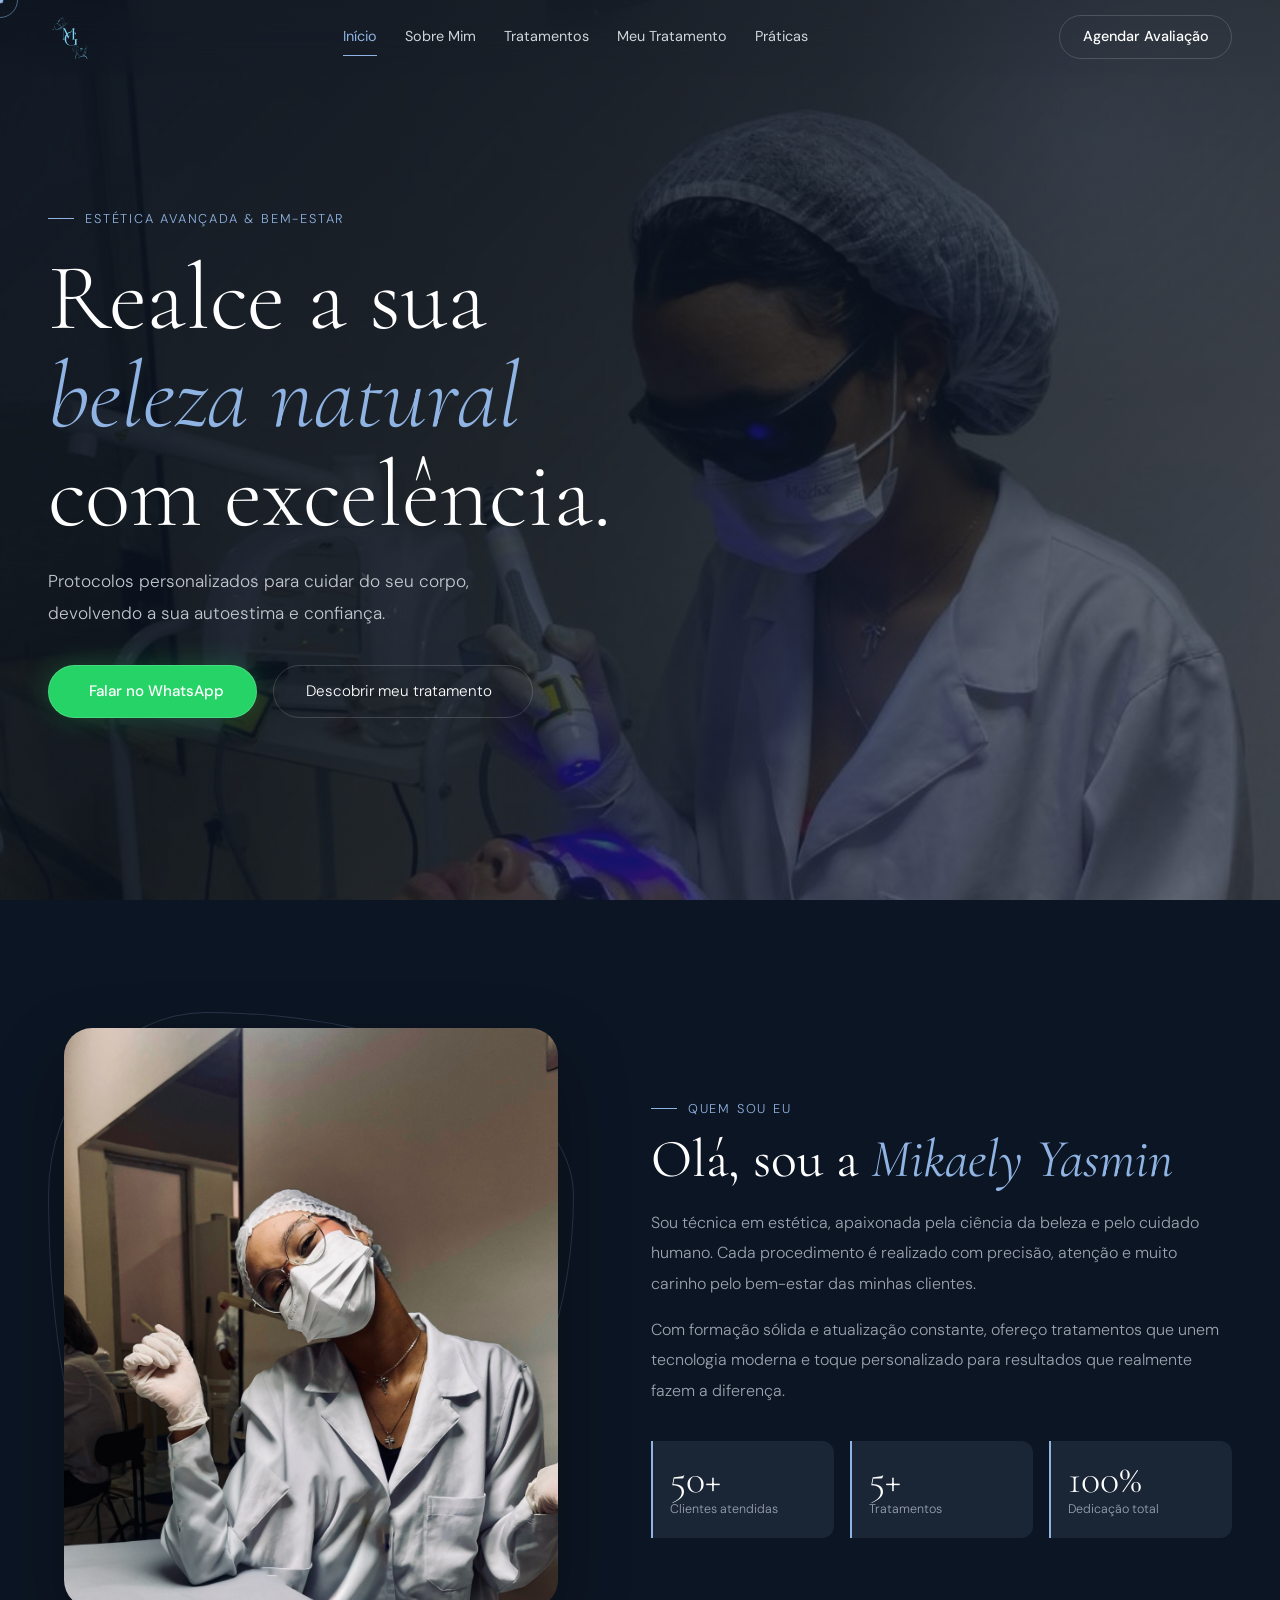
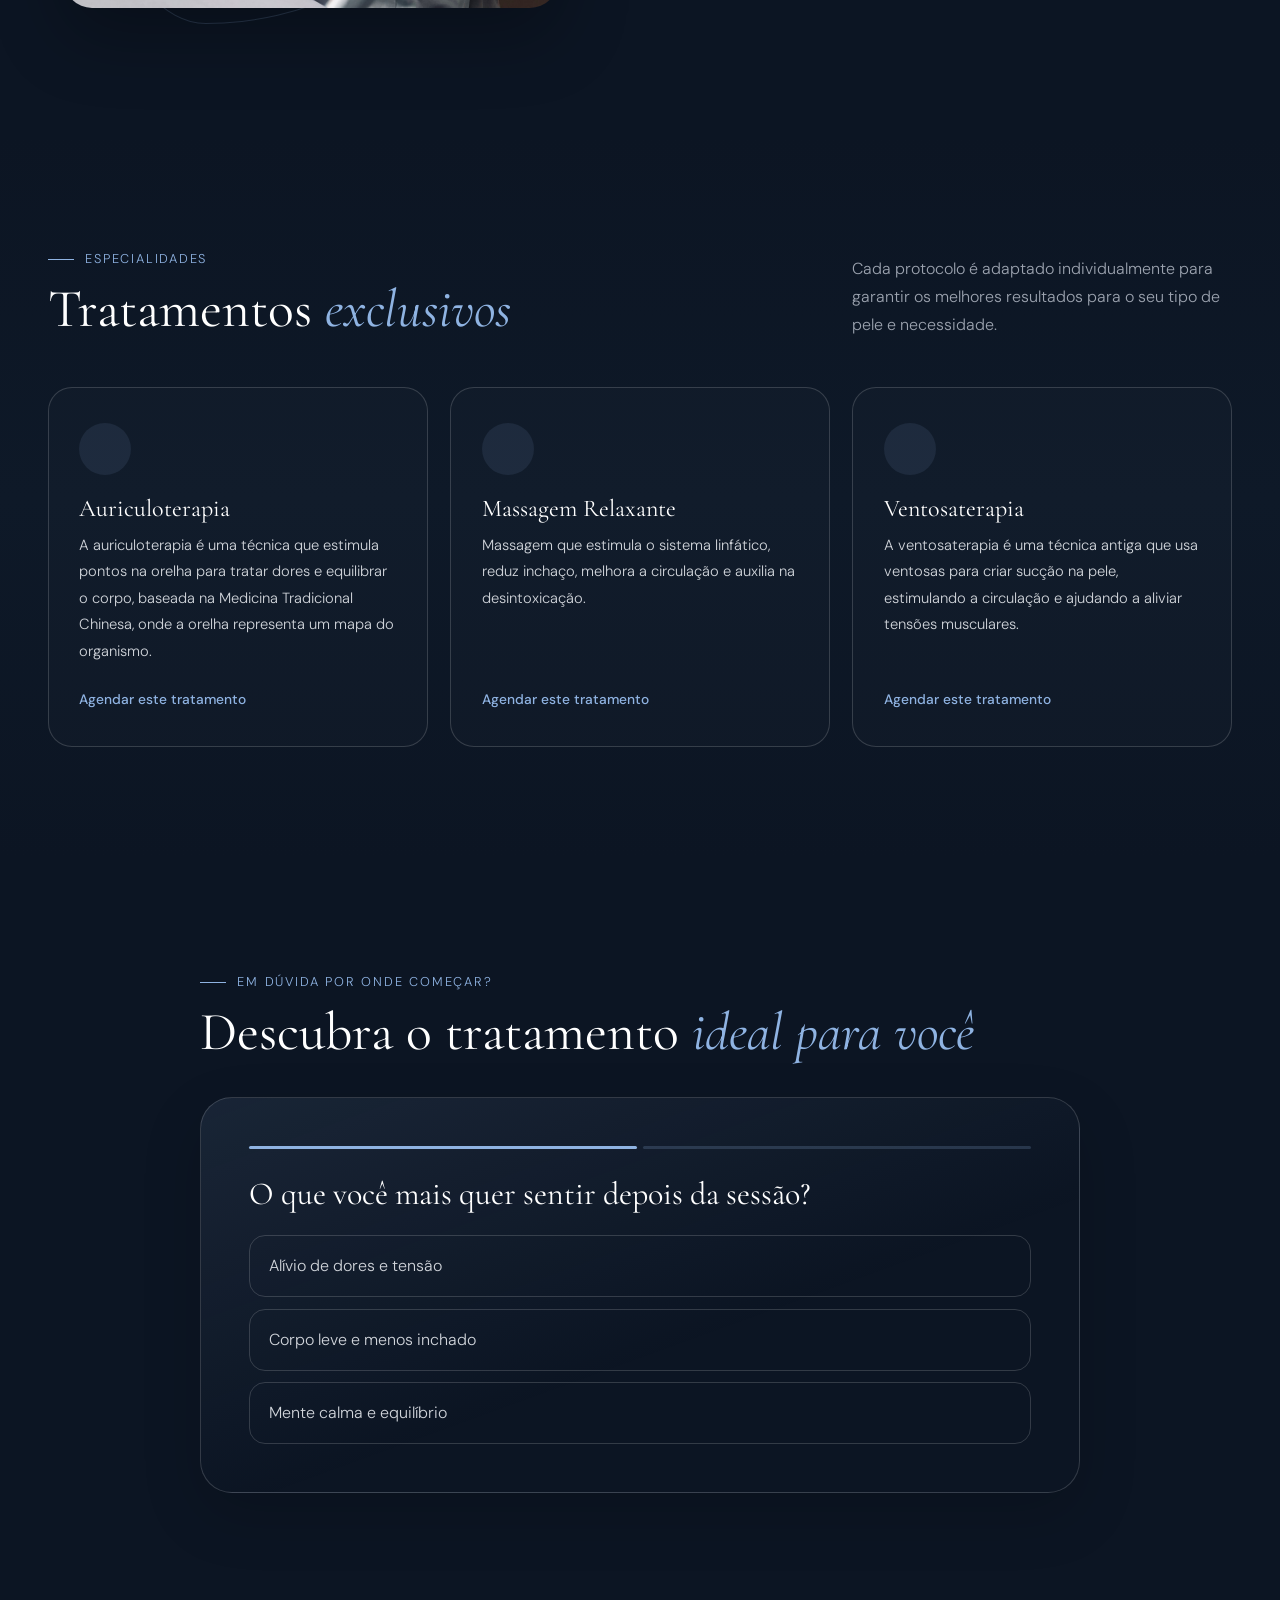
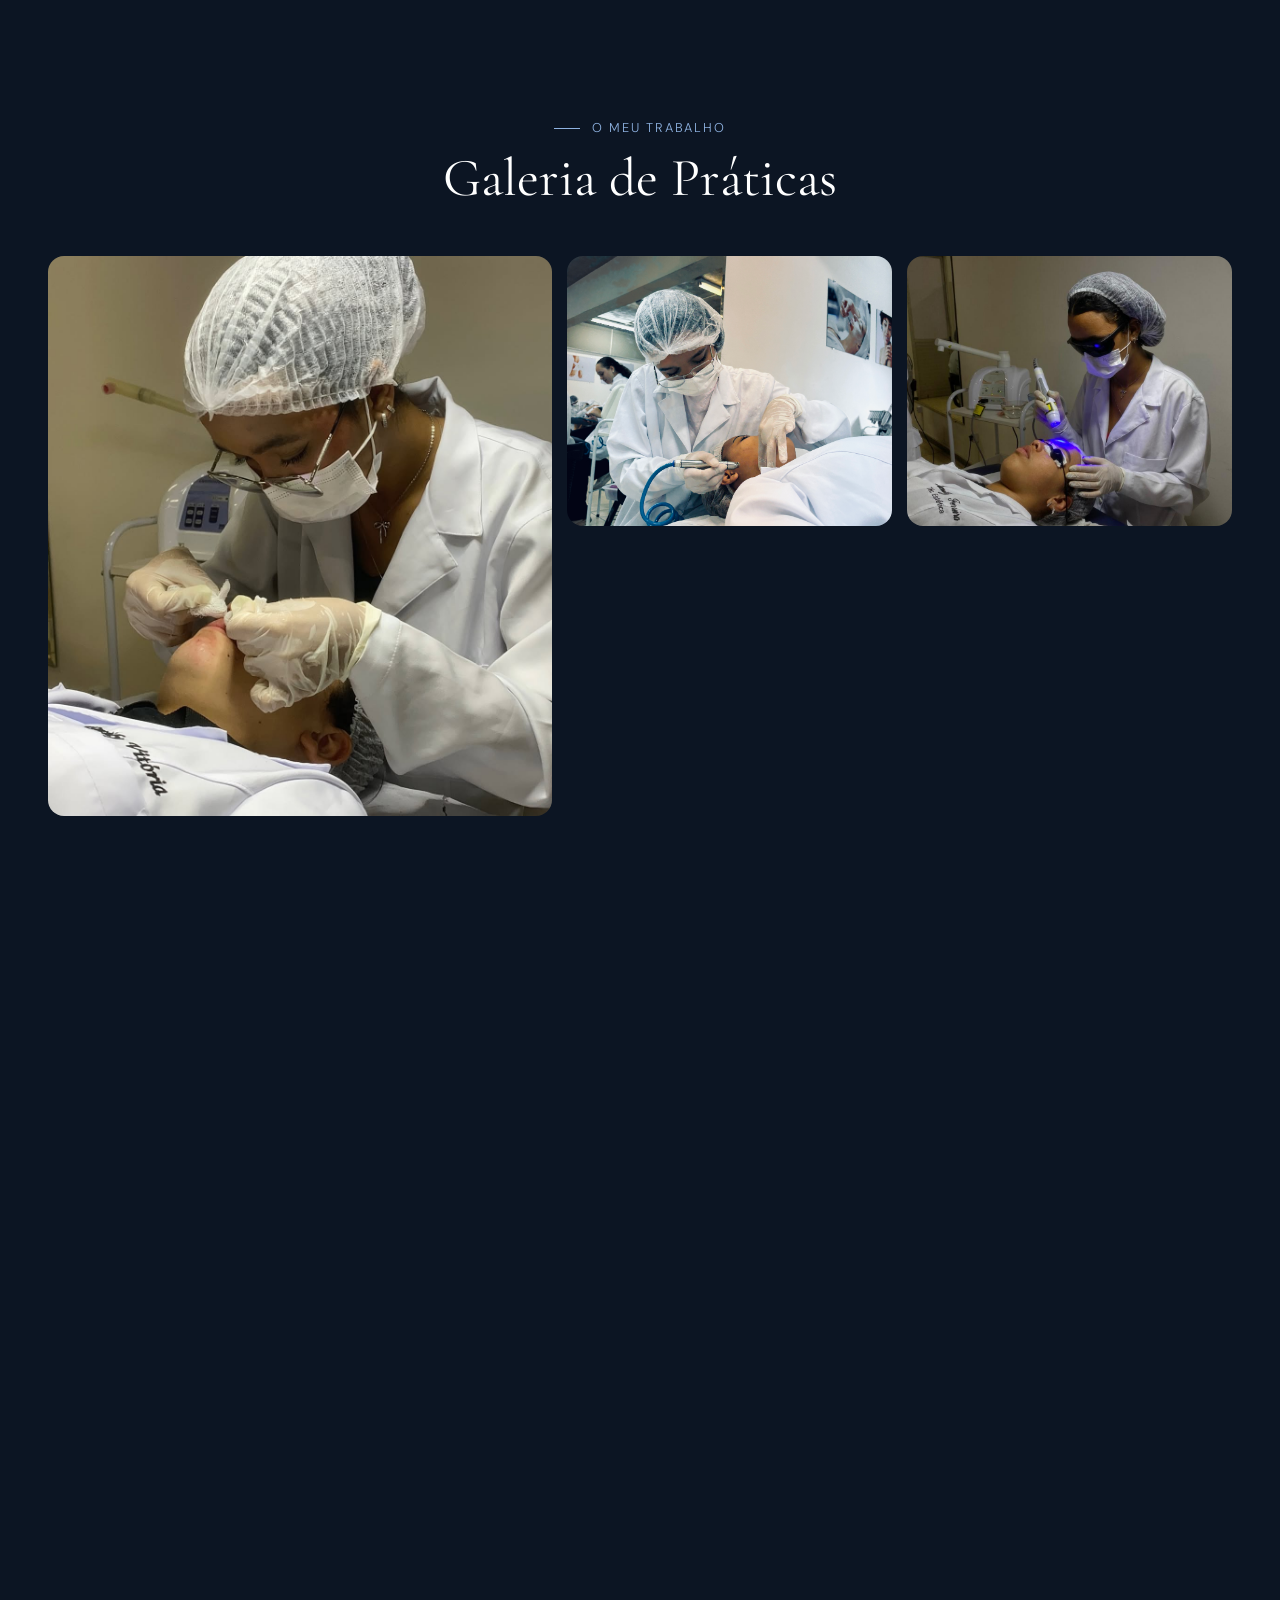
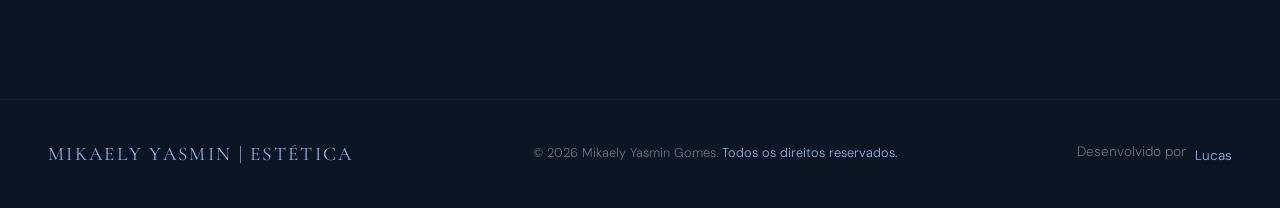
==== commit 50252e47: "Update index.html" ====
--- a/index.html
+++ b/index.html
@@ -1,1620 +1,2065 @@
 <!doctype html>
 <html lang="pt-BR">
-
-<head>
+  <head>
     <meta charset="UTF-8" />
-    <meta name="viewport" content="width=device-width,initial-scale=1,viewport-fit=cover" />
+    <meta
+      name="viewport"
+      content="width=device-width,initial-scale=1,viewport-fit=cover"
+    />
     <title>Mikaely Yasmin Gomes | Estética Avançada &amp; Bem-estar</title>
-    <meta name="description"
-        content="Auriculoterapia, massagem e ventosaterapia com protocolos personalizados. Atendimento exclusivo para o público feminino." />
+    <meta
+      name="description"
+      content="Auriculoterapia, massagem e ventosaterapia com protocolos personalizados. Atendimento exclusivo para o público feminino."
+    />
     <link
-        href="https://fonts.googleapis.com/css2?family=Cormorant+Garamond:ital,wght@0,300;0,400;0,600;1,300;1,400&family=DM+Sans:wght@300;400;500&display=swap"
-        rel="stylesheet" />
+      href="https://fonts.googleapis.com/css2?family=Cormorant+Garamond:ital,wght@0,300;0,400;0,600;1,300;1,400&family=DM+Sans:wght@300;400;500&display=swap"
+      rel="stylesheet"
+    />
     <script src="https://unpkg.com/@phosphor-icons/web"></script>
     <script src="https://identity.netlify.com/v1/netlify-identity-widget.js"></script>
     <style>
+      :root {
+        --dk: #0c1523;
+        --nv: #192338;
+        --ac: #8fb3e2;
+        --ad: #31487a;
+        --g3: #d1d5db;
+        --g4: #9ca3af;
+        --g5: #6b7280;
+        --ln: rgba(255, 255, 255, 0.16);
+        --a1: rgba(143, 179, 226, 0.1);
+        --a2: rgba(143, 179, 226, 0.2);
+        --a5: rgba(143, 179, 226, 0.5);
+        --max: 1280px;
+        --nav-h: 74px;
+        --ease: cubic-bezier(0.22, 1, 0.36, 1);
+        --shadow: 0 28px 70px rgba(0, 0, 0, 0.28);
+        --pad: clamp(1.1rem, 4vw, 3rem);
+      }
+
+      *,
+      *::before,
+      *::after {
+        box-sizing: border-box;
+        margin: 0;
+        padding: 0;
+      }
+
+      html {
+        scroll-behavior: smooth;
+        scroll-padding-top: calc(var(--nav-h) + 18px);
+      }
+
+      body {
+        background: var(--dk);
+        color: var(--g3);
+        font:
+          300 1rem/1.75 "DM Sans",
+          sans-serif;
+        overflow-x: hidden;
+        min-width: 320px;
+        text-rendering: optimizeLegibility;
+        -webkit-font-smoothing: antialiased;
+        -webkit-text-size-adjust: 100%;
+      }
+
+      html.menu-open,
+      html.menu-open body {
+        overflow: hidden;
+      }
+
+      h1,
+      h2,
+      h3,
+      h4 {
+        font-family: "Cormorant Garamond", serif;
+        line-height: 1.1;
+        font-weight: 400;
+        color: #fff;
+      }
+
+      a {
+        color: inherit;
+      }
+
+      img {
+        max-width: 100%;
+      }
+
+      button,
+      input,
+      textarea,
+      select {
+        font: inherit;
+      }
+
+      button,
+      a {
+        -webkit-tap-highlight-color: transparent;
+      }
+
+      button {
+        touch-action: manipulation;
+      }
+
+      p,
+      h1,
+      h2,
+      h3,
+      h4,
+      a,
+      button {
+        overflow-wrap: break-word;
+      }
+
+      :focus-visible {
+        outline: 2px solid var(--ac);
+        outline-offset: 3px;
+      }
+
+      html.fine body,
+      html.fine a,
+      html.fine button {
+        cursor: none;
+      }
+
+      #pg {
+        position: fixed;
+        top: 0;
+        left: 0;
+        height: 2px;
+        width: 100%;
+        background: var(--ac);
+        transform: scaleX(0);
+        transform-origin: left;
+        z-index: 2000;
+      }
+
+      #cd,
+      #cr {
+        position: fixed;
+        top: 0;
+        left: 0;
+        border-radius: 50%;
+        pointer-events: none;
+        transform: translate(-50%, -50%);
+        display: none;
+      }
+
+      .fine #cd,
+      .fine #cr {
+        display: block;
+      }
+
+      #cd {
+        width: 7px;
+        height: 7px;
+        background: var(--ac);
+        z-index: 9999;
+        mix-blend-mode: screen;
+      }
+
+      #cr {
+        width: 36px;
+        height: 36px;
+        border: 1px solid var(--a5);
+        z-index: 9998;
+        transition:
+          width 0.3s,
+          height 0.3s,
+          background 0.3s;
+      }
+
+      #cr.on {
+        width: 56px;
+        height: 56px;
+        background: var(--a1);
+      }
+
+      .lbl {
+        font-size: 0.8rem;
+        letter-spacing: 0.14em;
+        text-transform: uppercase;
+        color: var(--ac);
+        display: flex;
+        align-items: center;
+        gap: 0.7rem;
+        flex-wrap: wrap;
+      }
+
+      .lbl::before {
+        content: "";
+        width: 26px;
+        height: 1px;
+        background: var(--ac);
+      }
+
+      .rv {
+        opacity: 0;
+        transform: translateY(28px);
+        transition:
+          opacity 0.8s ease,
+          transform 0.8s ease;
+      }
+
+      .rv.in {
+        opacity: 1;
+        transform: none;
+      }
+
+      .d1 {
+        transition-delay: 0.1s;
+      }
+
+      .d2 {
+        transition-delay: 0.2s;
+      }
+
+      .d3 {
+        transition-delay: 0.3s;
+      }
+
+      /* Navegação */
+      #nb {
+        position: fixed;
+        inset: 0 0 auto;
+        z-index: 1000;
+        height: var(--nav-h);
+        display: flex;
+        align-items: center;
+        justify-content: space-between;
+        gap: 1rem;
+        padding-inline: max(var(--pad), env(safe-area-inset-left))
+          max(var(--pad), env(safe-area-inset-right));
+        backdrop-filter: blur(18px);
+        -webkit-backdrop-filter: blur(18px);
+        transition:
+          background 0.4s,
+          box-shadow 0.4s;
+      }
+
+      #nb.solid {
+        background: rgba(12, 21, 35, 0.94);
+        box-shadow: 0 1px 0 var(--a1);
+      }
+
+      .nl img {
+        height: clamp(38px, 5vw, 44px);
+        display: block;
+      }
+
+      .nv {
+        display: flex;
+        align-items: center;
+        gap: clamp(1rem, 2.2vw, 2.2rem);
+      }
+
+      .nv a {
+        text-decoration: none;
+        font-size: 0.9rem;
+        font-weight: 400;
+        position: relative;
+        padding: 0.2rem 0;
+        white-space: nowrap;
+        transition: color 0.3s;
+      }
+
+      .nv a::after {
+        content: "";
+        position: absolute;
+        bottom: -3px;
+        left: 0;
+        width: 100%;
+        height: 1px;
+        background: var(--ac);
+        transform: scaleX(0);
+        transform-origin: left;
+        transition: transform 0.3s;
+      }
+
+      .nv a:hover,
+      .nv a.act {
+        color: var(--ac);
+      }
+
+      .nv a:hover::after,
+      .nv a.act::after {
+        transform: scaleX(1);
+      }
+
+      .nc {
+        padding: 0.55rem 1.4rem;
+        border-radius: 50px;
+        border: 1px solid var(--ln);
+        color: #fff;
+        text-decoration: none;
+        font-size: 0.9rem;
+        font-weight: 500;
+        display: inline-flex;
+        align-items: center;
+        justify-content: center;
+        min-height: 42px;
+        white-space: nowrap;
+        transition:
+          background 0.3s,
+          border-color 0.3s;
+      }
+
+      .nc:hover {
+        background: var(--a1);
+        border-color: var(--a5);
+      }
+
+      #hb {
+        display: none;
+        background: none;
+        border: 0;
+        color: #fff;
+        font-size: 1.7rem;
+        width: 44px;
+        height: 44px;
+        align-items: center;
+        justify-content: center;
+        border-radius: 50%;
+        transition:
+          background 0.3s,
+          color 0.3s;
+      }
+
+      #hb:hover,
+      #hb:focus-visible {
+        background: var(--a1);
+        color: var(--ac);
+      }
+
+      #mn {
+        display: flex;
+        position: fixed;
+        top: var(--nav-h);
+        inset-inline: 0;
+        background: rgba(12, 21, 35, 0.97);
+        backdrop-filter: blur(18px);
+        -webkit-backdrop-filter: blur(18px);
+        padding: 1rem 1.25rem 1.5rem;
+        flex-direction: column;
+        gap: 0.3rem;
+        border-bottom: 1px solid var(--a1);
+        box-shadow: 0 24px 50px rgba(0, 0, 0, 0.28);
+        max-height: calc(100svh - var(--nav-h));
+        overflow-y: auto;
+        z-index: 999;
+        opacity: 0;
+        visibility: hidden;
+        pointer-events: none;
+        transform: translateY(-10px);
+        transition:
+          opacity 0.28s var(--ease),
+          transform 0.28s var(--ease),
+          visibility 0.28s var(--ease);
+      }
+
+      #mn.open {
+        opacity: 1;
+        visibility: visible;
+        pointer-events: auto;
+        transform: translateY(0);
+      }
+
+      #mn a {
+        text-decoration: none;
+        padding: 0.8rem 1rem;
+        border-radius: 10px;
+        min-height: 48px;
+        display: flex;
+        align-items: center;
+      }
+
+      #mn a:hover,
+      #mn a.act {
+        background: var(--a1);
+        color: var(--ac);
+      }
+
+      #mn .mc {
+        background: var(--ac);
+        color: var(--dk);
+        font-weight: 500;
+        text-align: center;
+        border-radius: 50px;
+        margin-top: 0.4rem;
+      }
+
+      /* Botões */
+      .btn {
+        display: inline-flex;
+        align-items: center;
+        justify-content: center;
+        gap: 0.5rem;
+        padding: 1rem 2rem;
+        min-height: 50px;
+        max-width: 100%;
+        border-radius: 50px;
+        border: 1px solid var(--ln);
+        color: #fff;
+        text-decoration: none;
+        font-weight: 500;
+        font-size: 0.95rem;
+        line-height: 1.25;
+        text-align: center;
+        transition:
+          background 0.3s,
+          box-shadow 0.3s,
+          border-color 0.3s,
+          transform 0.3s var(--ease);
+        will-change: transform;
+      }
+
+      .btn.wa {
+        background: #25d366;
+        box-shadow: 0 0 28px rgba(37, 211, 102, 0.25);
+      }
+
+      .btn.wa:hover {
+        background: #1ebe5a;
+        box-shadow: 0 12px 32px rgba(37, 211, 102, 0.4);
+      }
+
+      .btn.ol {
+        font-weight: 300;
+      }
+
+      .btn.ol:hover {
+        background: var(--a1);
+        border-color: var(--a5);
+      }
+
+      .btn.ig {
+        background: linear-gradient(45deg, #f09433, #dc2743 55%, #bc1888);
+        border: 0;
+        font-weight: 600;
+      }
+
+      /* Hero */
+      #home {
+        min-height: 100svh;
+        position: relative;
+        display: flex;
+        align-items: center;
+        overflow: hidden;
+        isolation: isolate;
+      }
+
+      .hbg {
+        position: absolute;
+        inset: 0;
+        background: url("/img/3.jpeg") center 30% / cover;
+        transform: scale(1.1);
+        will-change: transform;
+      }
+
+      .hov {
+        position: absolute;
+        inset: 0;
+        background: linear-gradient(
+          135deg,
+          rgba(12, 21, 35, 0.93),
+          rgba(12, 21, 35, 0.78) 45%,
+          rgba(25, 35, 56, 0.58)
+        );
+      }
+
+      .orb {
+        position: absolute;
+        border-radius: 50%;
+        pointer-events: none;
+        animation: flt 11s ease-in-out infinite;
+      }
+
+      .o1 {
+        width: 520px;
+        height: 520px;
+        top: -120px;
+        right: -80px;
+        background: radial-gradient(
+          circle,
+          rgba(143, 179, 226, 0.08),
+          transparent 70%
+        );
+      }
+
+      .o2 {
+        width: 280px;
+        height: 280px;
+        bottom: 80px;
+        right: 22%;
+        background: radial-gradient(
+          circle,
+          rgba(49, 72, 122, 0.18),
+          transparent 70%
+        );
+        animation-direction: reverse;
+      }
+
+      @keyframes flt {
+        50% {
+          transform: translate(16px, -26px);
+        }
+      }
+
+      .hwm {
+        position: absolute;
+        right: 4%;
+        top: 50%;
+        width: min(40%, 500px);
+        filter: invert(1) brightness(2);
+        opacity: 0.1;
+        transform: translateY(-50%);
+        pointer-events: none;
+      }
+
+      .hcnt {
+        position: relative;
+        z-index: 10;
+        width: 100%;
+        max-width: var(--max);
+        margin: 0 auto;
+        padding: max(96px, calc(var(--nav-h) + 2rem)) var(--pad)
+          clamp(3.5rem, 8vw, 5rem);
+      }
+
+      .hh1 {
+        font-size: 5.9rem;
+        font-weight: 300;
+        line-height: 1.04;
+        max-width: 700px;
+        margin: 1.2rem 0 1.4rem;
+        text-wrap: balance;
+      }
+
+      .hh1 em {
+        color: var(--ac);
+      }
+
+      .hsb {
+        font-size: 1.08rem;
+        max-width: 460px;
+        margin-bottom: 2.2rem;
+        line-height: 1.85;
+        color: rgba(209, 213, 219, 0.92);
+      }
+
+      .hbt {
+        display: flex;
+        gap: 1rem;
+        flex-wrap: wrap;
+        align-items: center;
+      }
+
+      .hcnt > * {
+        animation: su 0.9s ease backwards;
+      }
+
+      .hcnt > :nth-child(2) {
+        animation-delay: 0.15s;
+      }
+
+      .hcnt > :nth-child(3) {
+        animation-delay: 0.3s;
+      }
+
+      .hcnt > :nth-child(4) {
+        animation-delay: 0.45s;
+      }
+
+      @keyframes su {
+        from {
+          opacity: 0;
+          transform: translateY(26px);
+        }
+      }
+
+      /* Seções */
+      .sec {
+        padding: clamp(4rem, 9vw, 7rem) var(--pad);
+        scroll-margin-top: calc(var(--nav-h) + 18px);
+      }
+
+      .con {
+        width: 100%;
+        max-width: var(--max);
+        margin: 0 auto;
+      }
+
+      .sec h2 {
+        font-size: 3.35rem;
+        margin-top: 0.6rem;
+        text-wrap: balance;
+      }
+
+      .sec h2 em,
+      .ctc h3 em {
+        color: var(--ac);
+      }
+
+      /* Sobre */
+      .abg {
+        display: grid;
+        grid-template-columns: minmax(0, 0.95fr) minmax(0, 1.05fr);
+        gap: clamp(2.5rem, 6vw, 5rem);
+        align-items: center;
+      }
+
+      .abw {
+        position: relative;
+        margin: 16px;
+        min-width: 0;
+      }
+
+      .abr {
+        position: absolute;
+        inset: -16px;
+        border: 1px solid var(--a2);
+        border-radius: 30% 70% 70% 30%/30% 30% 70% 70%;
+        animation: mrph 10s ease-in-out infinite;
+      }
+
+      @keyframes mrph {
+        50% {
+          border-radius: 58% 42% 75% 25%/76% 46% 54% 24%;
+        }
+      }
+
+      .abi {
+        position: relative;
+        z-index: 1;
+        display: block;
+        width: 100%;
+        height: clamp(320px, 48vw, 580px);
+        object-fit: cover;
+        object-position: top;
+        border-radius: 1.75rem;
+        box-shadow: var(--shadow);
+      }
+
+      .abt p {
+        color: var(--g4);
+        margin-top: 1rem;
+        line-height: 1.9;
+        max-width: 56ch;
+      }
+
+      .abt {
+        min-width: 0;
+      }
+
+      .abt h2 {
+        margin-bottom: 1.2rem;
+      }
+
+      .sts {
+        display: grid;
+        grid-template-columns: repeat(auto-fit, minmax(min(150px, 100%), 1fr));
+        gap: 1rem;
+        margin-top: 2.2rem;
+      }
+
+      .st {
+        padding: 1.1rem;
+        border-left: 2px solid var(--ac);
+        background: var(--a1);
+        border-radius: 0 0.75rem 0.75rem 0;
+        min-width: 0;
+      }
+
+      .stn {
+        font:
+          300 2.5rem/1 "Cormorant Garamond",
+          serif;
+        color: #fff;
+      }
+
+      .stl {
+        font-size: 0.78rem;
+        color: var(--g4);
+      }
+
+      /* Serviços */
+      #servicos {
+        background: linear-gradient(180deg, var(--dk), #0e1928 50%, var(--dk));
+      }
+
+      .svh {
+        display: flex;
+        justify-content: space-between;
+        align-items: end;
+        gap: 2rem;
+        flex-wrap: wrap;
+        margin-bottom: 3rem;
+      }
+
+      .svh p {
+        color: var(--g4);
+        max-width: 380px;
+      }
+
+      .svg {
+        display: grid;
+        grid-template-columns: repeat(auto-fit, minmax(min(280px, 100%), 1fr));
+        gap: 1.4rem;
+        align-items: stretch;
+      }
+
+      .svc {
+        position: relative;
+        overflow: hidden;
+        border: 1px solid var(--ln);
+        border-radius: 1.5rem;
+        padding: 2.2rem 1.9rem;
+        min-width: 0;
+        display: flex;
+        flex-direction: column;
+        background: rgba(255, 255, 255, 0.015);
+        transition:
+          transform 0.4s var(--ease),
+          box-shadow 0.4s,
+          border-color 0.4s,
+          background 0.4s;
+      }
+
+      .svc::after {
+        content: "";
+        position: absolute;
+        inset: 0;
+        pointer-events: none;
+        opacity: 0;
+        transition: opacity 0.4s;
+        background: radial-gradient(
+          360px circle at var(--mx, 50%) var(--my, 0),
+          rgba(143, 179, 226, 0.16),
+          transparent 65%
+        );
+      }
+
+      .svc:hover,
+      .svc:focus-within {
+        transform: translateY(-8px);
+        border-color: var(--a5);
+        box-shadow: 0 30px 60px rgba(0, 0, 0, 0.35);
+        background: rgba(143, 179, 226, 0.04);
+      }
+
+      .svc:hover::after,
+      .svc:focus-within::after {
+        opacity: 1;
+      }
+
+      .svi {
+        width: 52px;
+        height: 52px;
+        border-radius: 50%;
+        background: var(--a1);
+        color: var(--ac);
+        display: flex;
+        align-items: center;
+        justify-content: center;
+        font-size: 1.4rem;
+        margin-bottom: 1.3rem;
+        transition:
+          background 0.3s,
+          color 0.3s;
+      }
+
+      .svc:hover .svi,
+      .svc:focus-within .svi {
+        background: var(--ac);
+        color: var(--dk);
+      }
+
+      .svc h4 {
+        font-size: 1.5rem;
+        margin-bottom: 0.6rem;
+      }
+
+      .svc p {
+        font-size: 0.92rem;
+        line-height: 1.8;
+        margin-bottom: 1.4rem;
+        flex: 1;
+      }
+
+      .sva {
+        color: var(--ac);
+        font-size: 0.86rem;
+        font-weight: 500;
+        text-decoration: none;
+        display: inline-flex;
+        align-items: center;
+        gap: 0.45rem;
+        width: fit-content;
+        transition:
+          gap 0.3s,
+          color 0.3s;
+      }
+
+      .sva:hover {
+        gap: 0.8rem;
+      }
+
+      /* Quiz */
+      #ritual .con {
+        max-width: 880px;
+      }
+
+      .qz {
+        margin-top: 2.2rem;
+        border: 1px solid var(--ln);
+        border-radius: 2rem;
+        padding: clamp(1.5rem, 5vw, 3rem);
+        background: linear-gradient(160deg, var(--a1), transparent 60%);
+        position: relative;
+        overflow: hidden;
+        box-shadow: 0 22px 60px rgba(0, 0, 0, 0.16);
+      }
+
+      .qbar {
+        display: flex;
+        gap: 0.4rem;
+        margin-bottom: 1.6rem;
+      }
+
+      .qbar i {
+        flex: 1;
+        height: 3px;
+        border-radius: 3px;
+        background: var(--a2);
+        transition: background 0.4s;
+      }
+
+      .qbar i.on {
+        background: var(--ac);
+      }
+
+      .qq {
+        font: 400 2rem/1.2 "Cormorant Garamond", serif;
+        color: #fff;
+        margin-bottom: 1.4rem;
+      }
+
+      .qo {
+        display: grid;
+        gap: 0.7rem;
+      }
+
+      .qo button {
+        text-align: left;
+        font: inherit;
+        color: var(--g3);
+        background: transparent;
+        border: 1px solid var(--ln);
+        border-radius: 1rem;
+        padding: 1rem 1.2rem;
+        min-height: 52px;
+        cursor: pointer;
+        transition:
+          background 0.3s,
+          border-color 0.3s,
+          color 0.3s,
+          transform 0.3s var(--ease);
+      }
+
+      .qo button:hover,
+      .qo button:focus-visible {
+        background: var(--a1);
+        border-color: var(--a5);
+        color: #fff;
+        transform: translateX(6px);
+      }
+
+      .qs {
+        animation: su 0.5s ease;
+      }
+
+      .qr h3 {
+        font-size: 2.8rem;
+        margin: 0.4rem 0 0.8rem;
+      }
+
+      .qr p {
+        max-width: 52ch;
+        margin-bottom: 1.5rem;
+      }
+
+      .qr small {
+        display: block;
+        margin-top: 1.2rem;
+        color: var(--g5);
+        font-size: 0.8rem;
+      }
+
+      .qrs {
+        background: none;
+        border: 0;
+        color: var(--ac);
+        font: inherit;
+        font-size: 0.86rem;
+        margin-left: 1rem;
+        text-decoration: underline;
+        cursor: pointer;
+        min-height: 44px;
+      }
+
+      /* Galeria */
+      .glh {
+        text-align: center;
+        margin-bottom: 3rem;
+      }
+
+      .glh .lbl {
+        justify-content: center;
+      }
+
+      .glg {
+        display: grid;
+        grid-template-columns: minmax(0, 1.55fr) minmax(0, 1fr) minmax(0, 1fr);
+        gap: 0.9rem;
+      }
+
+      .gi {
+        position: relative;
+        overflow: hidden;
+        border-radius: 1rem;
+        height: 270px;
+        cursor: zoom-in;
+        background: var(--nv);
+        outline: 0;
+      }
+
+      .gi:first-child {
+        grid-row: span 2;
+        height: 560px;
+      }
+
+      .gi img {
+        width: 100%;
+        height: 100%;
+        object-fit: cover;
+        display: block;
+        transition:
+          transform 0.65s cubic-bezier(0.4, 0, 0.2, 1),
+          filter 0.4s;
+      }
+
+      .gi::after {
+        content: "\e3d4";
+        font-family: "Phosphor";
+        position: absolute;
+        right: 0.9rem;
+        bottom: 0.9rem;
+        width: 40px;
+        height: 40px;
+        border-radius: 50%;
+        background: rgba(12, 21, 35, 0.7);
+        backdrop-filter: blur(6px);
+        display: flex;
+        align-items: center;
+        justify-content: center;
+        color: #fff;
+        opacity: 0;
+        transform: scale(0.8);
+        transition:
+          opacity 0.3s,
+          transform 0.3s;
+      }
+
+      .gi:hover img {
+        transform: scale(1.06);
+      }
+
+      .gi:hover::after,
+      .gi:focus-visible::after {
+        opacity: 1;
+        transform: none;
+      }
+
+      .gi:focus-visible {
+        box-shadow: 0 0 0 3px var(--ac);
+      }
+
+      .gov {
+        display: none;
+      }
+
+      #zoomModal {
+        display: none;
+        position: fixed;
+        inset: 0;
+        background: rgba(12, 21, 35, 0.95);
+        z-index: 5000;
+        justify-content: center;
+        align-items: center;
+        padding: 1rem;
+        backdrop-filter: blur(10px);
+        -webkit-backdrop-filter: blur(10px);
+      }
+
+      #zoomModal.active {
+        display: flex;
+        animation: fi 0.3s;
+      }
+
+      #zoomModal img {
+        max-width: 92vw;
+        max-height: 88vh;
+        border-radius: 1rem;
+        box-shadow: var(--shadow);
+      }
+
+      @keyframes fi {
+        from {
+          opacity: 0;
+        }
+      }
+
+      .zoomClose {
+        position: absolute;
+        top: 1.2rem;
+        right: 1.2rem;
+        width: 48px;
+        height: 48px;
+        border-radius: 50%;
+        background: rgba(255, 255, 255, 0.08);
+        border: 1px solid var(--ln);
+        color: #fff;
+        font-size: 2rem;
+        display: flex;
+        align-items: center;
+        justify-content: center;
+        cursor: pointer;
+        transition:
+          background 0.3s,
+          color 0.3s;
+      }
+
+      .zoomClose:hover,
+      .zoomClose:focus-visible {
+        background: var(--a1);
+        color: var(--ac);
+      }
+
+      /* Contato */
+      #contato {
+        position: relative;
+        overflow: hidden;
+      }
+
+      .ctc {
+        position: relative;
+        max-width: 740px;
+        margin: 0 auto;
+        text-align: center;
+        border: 1px solid var(--ln);
+        border-radius: 2rem;
+        padding: clamp(2rem, 6vw, 4.5rem) clamp(1rem, 4vw, 3rem);
+        background: linear-gradient(160deg, rgba(143, 179, 226, 0.06), transparent 65%);
+        box-shadow: 0 24px 70px rgba(0, 0, 0, 0.18);
+      }
+
+      .ctc .lbl {
+        justify-content: center;
+      }
+
+      .ctc h3 {
+        font-size: 3.1rem;
+        margin: 0.9rem 0 1rem;
+        text-wrap: balance;
+      }
+
+      .ctc > p {
+        max-width: 460px;
+        margin: 0 auto 2rem;
+      }
+
+      .aviso {
+        display: inline-flex;
+        align-items: center;
+        justify-content: center;
+        gap: 0.6rem;
+        background: rgba(220, 39, 67, 0.1);
+        border: 1px solid rgba(220, 39, 67, 0.4);
+        color: #ff8fa3;
+        padding: 0.8rem 1.4rem;
+        border-radius: 12px;
+        font-size: 0.95rem;
+        margin-bottom: 2rem;
+        max-width: 100%;
+      }
+
+      .ctb {
+        display: flex;
+        gap: 1rem;
+        justify-content: center;
+        flex-wrap: wrap;
+      }
+
+      .shr {
+        margin-top: 1.4rem;
+        background: none;
+        border: 0;
+        color: var(--g4);
+        font: inherit;
+        font-size: 0.88rem;
+        display: inline-flex;
+        align-items: center;
+        justify-content: center;
+        gap: 0.4rem;
+        min-height: 44px;
+        cursor: pointer;
+        transition: color 0.3s;
+      }
+
+      .shr:hover {
+        color: var(--ac);
+      }
+
+      footer {
+        border-top: 1px solid rgba(143, 179, 226, 0.08);
+        padding: 2.5rem var(--pad);
+      }
+
+      .fti {
+        max-width: var(--max);
+        margin: 0 auto;
+        display: flex;
+        justify-content: space-between;
+        align-items: center;
+        flex-wrap: wrap;
+        gap: 1rem;
+      }
+
+      .ftb {
+        font:
+          400 1.2rem "Cormorant Garamond",
+          serif;
+        color: var(--ac);
+        letter-spacing: 0.12em;
+      }
+
+      .ftc {
+        color: var(--g5);
+        font-size: 0.8rem;
+      }
+
+      .ftc a,
+      .fti > span a {
+        color: var(--ac);
+        text-decoration: none;
+      }
+
+      .dev-info {
+        color: var(--g5);
+        font-size: 0.85rem;
+      }
+
+      .dev-info a {
+        display: inline-flex;
+        align-items: center;
+        gap: 0.3rem;
+        color: var(--g4);
+      }
+
+      .dev-info a:hover {
+        color: #fff;
+      }
+
+      /* WhatsApp flutuante */
+      #fab {
+        position: fixed;
+        right: max(1.1rem, env(safe-area-inset-right));
+        bottom: max(1.1rem, env(safe-area-inset-bottom));
+        z-index: 900;
+        width: 56px;
+        height: 56px;
+        border-radius: 50%;
+        background: #25d366;
+        color: #fff;
+        display: flex;
+        align-items: center;
+        justify-content: center;
+        font-size: 1.8rem;
+        text-decoration: none;
+        box-shadow: 0 8px 28px rgba(37, 211, 102, 0.4);
+        opacity: 0;
+        transform: translateY(20px) scale(0.8);
+        pointer-events: none;
+        transition:
+          opacity 0.4s,
+          transform 0.4s;
+      }
+
+      #fab.show {
+        opacity: 1;
+        transform: none;
+        pointer-events: auto;
+      }
+
+      @media (hover: hover) and (pointer: fine) {
+        .btn:hover {
+          transform: translateY(-2px);
+        }
+      }
+
+      /* Responsivo */
+      @media (max-width: 1180px) {
+        .hh1 {
+          font-size: 5rem;
+        }
+
+        .sec h2 {
+          font-size: 3rem;
+        }
+
+        .nc {
+          padding-inline: 1.1rem;
+        }
+      }
+
+      @media (max-width: 900px) {
+        .nv,
+        .nc {
+          display: none;
+        }
+
+        #hb {
+          display: flex;
+        }
+
+        .abg {
+          grid-template-columns: 1fr;
+          gap: 3rem;
+        }
+
+        .hwm {
+          display: none;
+        }
+
+        .hcnt {
+          padding-top: calc(var(--nav-h) + 4rem);
+        }
+
+        .hh1 {
+          font-size: 4rem;
+          max-width: 650px;
+        }
+
+        .hsb {
+          max-width: 540px;
+        }
+
+        .svh {
+          align-items: flex-start;
+          margin-bottom: 2.4rem;
+        }
+
+        .glg {
+          grid-template-columns: 1fr 1fr;
+          gap: 0.7rem;
+        }
+
+        .gi,
+        .gi:not(:first-child) {
+          height: 170px;
+        }
+
+        .gi:first-child {
+          grid-column: span 2;
+          grid-row: auto;
+          height: 240px;
+        }
+
+        .fti {
+          justify-content: center;
+          text-align: center;
+        }
+      }
+
+      @media (max-width: 700px) {
+        .sec h2 {
+          font-size: 2.55rem;
+        }
+
+        .qq {
+          font-size: 1.75rem;
+        }
+
+        .qr h3 {
+          font-size: 2.3rem;
+        }
+
+        .ctc h3 {
+          font-size: 2.45rem;
+        }
+      }
+
+      @media (max-width: 560px) {
         :root {
-            --dk: #0c1523;
-            --nv: #192338;
-            --ac: #8fb3e2;
-            --ad: #31487a;
-            --g3: #d1d5db;
-            --g4: #9ca3af;
-            --g5: #6b7280;
-            --ln: rgba(255, 255, 255, 0.16);
-            --a1: rgba(143, 179, 226, 0.1);
-            --a2: rgba(143, 179, 226, 0.2);
-            --a5: rgba(143, 179, 226, 0.5);
-            --pad: clamp(1.1rem, 4vw, 3rem);
-        }
-
+          --nav-h: 68px;
+          --pad: clamp(1rem, 5vw, 1.35rem);
+        }
+
+        #nb {
+          height: var(--nav-h);
+        }
+
+        #mn {
+          top: var(--nav-h);
+          padding-inline: var(--pad);
+        }
+
+        .hbt .btn,
+        .ctb .btn {
+          width: 100%;
+        }
+
+        .hcnt {
+          padding-top: calc(var(--nav-h) + 3.4rem);
+          padding-bottom: 3.4rem;
+        }
+
+        .hh1 {
+          font-size: 3.05rem;
+          margin: 1rem 0 1.2rem;
+        }
+
+        .hsb {
+          font-size: 1rem;
+          line-height: 1.72;
+          margin-bottom: 1.8rem;
+        }
+
+        .hbt {
+          gap: 0.75rem;
+        }
+
+        .sec {
+          padding-block: 3.8rem;
+        }
+
+        .sec h2 {
+          font-size: 2.25rem;
+        }
+
+        .lbl {
+          font-size: 0.74rem;
+          gap: 0.55rem;
+        }
+
+        .lbl::before {
+          width: 20px;
+        }
+
+        .abw {
+          margin: 10px;
+        }
+
+        .abr {
+          inset: -10px;
+        }
+
+        .abi {
+          height: min(112vw, 520px);
+          border-radius: 1.35rem;
+        }
+
+        .st {
+          padding: 1rem;
+        }
+
+        .stn {
+          font-size: 2.15rem;
+        }
+
+        .svc {
+          padding: 1.7rem 1.35rem;
+          border-radius: 1.25rem;
+        }
+
+        .qz {
+          border-radius: 1.35rem;
+          padding: 1.35rem;
+        }
+
+        .qq {
+          font-size: 1.52rem;
+        }
+
+        .qo button {
+          padding: 0.9rem 1rem;
+        }
+
+        .qr .btn,
+        .qr .qrs {
+          width: 100%;
+          margin: 0.8rem 0 0;
+        }
+
+        .glg {
+          grid-template-columns: 1fr;
+        }
+
+        .gi:first-child,
+        .gi:not(:first-child) {
+          grid-column: auto;
+          height: 240px;
+        }
+
+        .svh p {
+          display: none;
+        }
+
+        .ctc {
+          border-radius: 1.45rem;
+        }
+
+        .ctc h3 {
+          font-size: 2.1rem;
+        }
+
+        .aviso {
+          align-items: flex-start;
+          text-align: left;
+          padding: 0.85rem 1rem;
+        }
+
+        #fab {
+          width: 52px;
+          height: 52px;
+          font-size: 1.6rem;
+        }
+
+        .qo button:hover,
+        .qo button:focus-visible {
+          transform: none;
+        }
+      }
+
+      @media (hover: none), (pointer: coarse) {
+        .svc:hover,
+        .svc:focus-within,
+        .btn:hover {
+          transform: none;
+        }
+
+        .gi:hover img {
+          transform: none;
+        }
+      }
+
+      @media (prefers-reduced-motion: reduce) {
         *,
         *::before,
         *::after {
-            box-sizing: border-box;
-            margin: 0;
-            padding: 0;
+          animation: none !important;
+          transition: none !important;
+        }
+
+        .rv {
+          opacity: 1;
+          transform: none;
         }
 
         html {
-            scroll-behavior: smooth;
-            scroll-padding-top: 76px;
-        }
-
-        body {
-            background: var(--dk);
-            color: var(--g3);
-            font:
-                300 1rem/1.75 "DM Sans",
-                sans-serif;
-            overflow-x: hidden;
-        }
-
-        h1,
-        h2,
-        h3,
-        h4 {
-            font-family: "Cormorant Garamond", serif;
-            line-height: 1.1;
-            font-weight: 400;
-            color: #fff;
-        }
-
-        a {
-            color: inherit;
-        }
-
-        :focus-visible {
-            outline: 2px solid var(--ac);
-            outline-offset: 3px;
-        }
-
-        html.fine body,
-        html.fine a,
-        html.fine button {
-            cursor: none;
-        }
-
-        #pg {
-            position: fixed;
-            top: 0;
-            left: 0;
-            height: 2px;
-            width: 100%;
-            background: var(--ac);
-            transform: scaleX(0);
-            transform-origin: left;
-            z-index: 2000;
-        }
-
-        #cd,
-        #cr {
-            position: fixed;
-            top: 0;
-            left: 0;
-            border-radius: 50%;
-            pointer-events: none;
-            transform: translate(-50%, -50%);
-            display: none;
-        }
-
-        .fine #cd,
-        .fine #cr {
-            display: block;
-        }
-
-        #cd {
-            width: 7px;
-            height: 7px;
-            background: var(--ac);
-            z-index: 9999;
-            mix-blend-mode: screen;
-        }
-
-        #cr {
-            width: 36px;
-            height: 36px;
-            border: 1px solid var(--a5);
-            z-index: 9998;
-            transition:
-                width 0.3s,
-                height 0.3s,
-                background 0.3s;
-        }
-
-        #cr.on {
-            width: 56px;
-            height: 56px;
-            background: var(--a1);
-        }
-
-        .lbl {
-            font-size: 0.8rem;
-            letter-spacing: 0.14em;
-            color: var(--ac);
-            display: flex;
-            align-items: center;
-            gap: 0.7rem;
-        }
-
-        .lbl::before {
-            content: "";
-            width: 26px;
-            height: 1px;
-            background: var(--ac);
-        }
-
-        .rv {
-            opacity: 0;
-            transform: translateY(28px);
-            transition:
-                opacity 0.8s ease,
-                transform 0.8s ease;
-        }
-
-        .rv.in {
-            opacity: 1;
-            transform: none;
-        }
-
-        .d1 {
-            transition-delay: 0.1s;
-        }
-
-        .d2 {
-            transition-delay: 0.2s;
-        }
-
-        .d3 {
-            transition-delay: 0.3s;
-        }
-
-        /* Navegação */
-        #nb {
-            position: fixed;
-            inset: 0 0 auto;
-            z-index: 1000;
-            height: 74px;
-            display: flex;
-            align-items: center;
-            justify-content: space-between;
-            padding: 0 var(--pad);
-            backdrop-filter: blur(18px);
-            transition:
-                background 0.4s,
-                box-shadow 0.4s;
-        }
-
-        #nb.solid {
-            background: rgba(12, 21, 35, 0.94);
-            box-shadow: 0 1px 0 var(--a1);
-        }
-
-        .nl img {
-            height: 44px;
-            display: block;
-        }
-
-        .nv {
-            display: flex;
-            gap: 2.2rem;
-        }
-
-        .nv a {
-            text-decoration: none;
-            font-size: 0.9rem;
-            font-weight: 400;
-            position: relative;
-            padding: 0.2rem 0;
-            transition: color 0.3s;
-        }
-
-        .nv a::after {
-            content: "";
-            position: absolute;
-            bottom: -3px;
-            left: 0;
-            width: 100%;
-            height: 1px;
-            background: var(--ac);
-            transform: scaleX(0);
-            transform-origin: left;
-            transition: transform 0.3s;
-        }
-
-        .nv a:hover,
-        .nv a.act {
-            color: var(--ac);
-        }
-
-        .nv a:hover::after,
-        .nv a.act::after {
-            transform: scaleX(1);
-        }
-
-        .nc {
-            padding: 0.55rem 1.4rem;
-            border-radius: 50px;
-            border: 1px solid var(--ln);
-            color: #fff;
-            text-decoration: none;
-            font-size: 0.9rem;
-            font-weight: 500;
-            transition:
-                background 0.3s,
-                border-color 0.3s;
-        }
-
-        .nc:hover {
-            background: var(--a1);
-            border-color: var(--a5);
-        }
-
-        #hb {
-            display: none;
-            background: none;
-            border: 0;
-            color: #fff;
-            font-size: 1.7rem;
-            width: 44px;
-            height: 44px;
-            align-items: center;
-            justify-content: center;
-        }
-
-        #mn {
-            display: none;
-            position: fixed;
-            top: 74px;
-            inset-inline: 0;
-            background: rgba(12, 21, 35, 0.97);
-            backdrop-filter: blur(18px);
-            padding: 1rem 1.25rem 1.5rem;
-            flex-direction: column;
-            gap: 0.3rem;
-            border-bottom: 1px solid var(--a1);
-            z-index: 999;
-        }
-
-        #mn.open {
-            display: flex;
-        }
-
-        #mn a {
-            text-decoration: none;
-            padding: 0.8rem 1rem;
-            border-radius: 10px;
-        }
-
-        #mn a:hover,
-        #mn a.act {
-            background: var(--a1);
-            color: var(--ac);
-        }
-
-        #mn .mc {
-            background: var(--ac);
-            color: var(--dk);
-            font-weight: 500;
-            text-align: center;
-            border-radius: 50px;
-            margin-top: 0.4rem;
-        }
-
-        /* Botões */
-        .btn {
-            display: inline-flex;
-            align-items: center;
-            justify-content: center;
-            gap: 0.5rem;
-            padding: 1rem 2rem;
-            border-radius: 50px;
-            border: 1px solid var(--ln);
-            color: #fff;
-            text-decoration: none;
-            font-weight: 500;
-            font-size: 0.95rem;
-            transition:
-                background 0.3s,
-                box-shadow 0.3s,
-                border-color 0.3s;
-            will-change: transform;
-        }
-
-        .btn.wa {
-            background: #25d366;
-            box-shadow: 0 0 28px rgba(37, 211, 102, 0.25);
-        }
-
-        .btn.wa:hover {
-            background: #1ebe5a;
-            box-shadow: 0 12px 32px rgba(37, 211, 102, 0.4);
-        }
-
-        .btn.ol {
-            font-weight: 300;
-        }
-
-        .btn.ol:hover {
-            background: var(--a1);
-            border-color: var(--a5);
-        }
-
-        .btn.ig {
-            background: linear-gradient(45deg, #f09433, #dc2743 55%, #bc1888);
-            border: 0;
-            font-weight: 600;
-        }
-
-        /* Hero */
-        #home {
-            min-height: 100svh;
-            position: relative;
-            display: flex;
-            align-items: center;
-            overflow: hidden;
-        }
-
-        .hbg {
-            position: absolute;
-            inset: 0;
-            background: url("/img/3.jpeg") center 30% / cover;
-            transform: scale(1.1);
-            will-change: transform;
-        }
-
-        .hov {
-            position: absolute;
-            inset: 0;
-            background: linear-gradient(135deg,
-                    rgba(12, 21, 35, 0.93),
-                    rgba(12, 21, 35, 0.78) 45%,
-                    rgba(25, 35, 56, 0.58));
-        }
-
-        .orb {
-            position: absolute;
-            border-radius: 50%;
-            pointer-events: none;
-            animation: flt 11s ease-in-out infinite;
-        }
-
-        .o1 {
-            width: 520px;
-            height: 520px;
-            top: -120px;
-            right: -80px;
-            background: radial-gradient(circle,
-                    rgba(143, 179, 226, 0.08),
-                    transparent 70%);
-        }
-
-        .o2 {
-            width: 280px;
-            height: 280px;
-            bottom: 80px;
-            right: 22%;
-            background: radial-gradient(circle,
-                    rgba(49, 72, 122, 0.18),
-                    transparent 70%);
-            animation-direction: reverse;
-        }
-
-        @keyframes flt {
-            50% {
-                transform: translate(16px, -26px);
-            }
-        }
-
-        .hwm {
-            position: absolute;
-            right: 4%;
-            top: 50%;
-            width: min(40%, 500px);
-            filter: invert(1) brightness(2);
-            opacity: 0.1;
-            transform: translateY(-50%);
-            pointer-events: none;
-        }
-
-        .hcnt {
-            position: relative;
-            z-index: 10;
-            width: 100%;
-            max-width: 1280px;
-            margin: 0 auto;
-            padding: 96px var(--pad) 3rem;
-        }
-
-        .hh1 {
-            font-size: clamp(2.6rem, 7vw, 6.2rem);
-            font-weight: 300;
-            line-height: 1.04;
-            max-width: 700px;
-            margin: 1.2rem 0 1.4rem;
-        }
-
-        .hh1 em {
-            color: var(--ac);
-        }
-
-        .hsb {
-            font-size: 1.08rem;
-            max-width: 460px;
-            margin-bottom: 2.2rem;
-            line-height: 1.85;
-        }
-
-        .hbt {
-            display: flex;
-            gap: 1rem;
-            flex-wrap: wrap;
-        }
-
-        .hcnt>* {
-            animation: su 0.9s ease backwards;
-        }
-
-        .hcnt> :nth-child(2) {
-            animation-delay: 0.15s;
-        }
-
-        .hcnt> :nth-child(3) {
-            animation-delay: 0.3s;
-        }
-
-        .hcnt> :nth-child(4) {
-            animation-delay: 0.45s;
-        }
-
-        @keyframes su {
-            from {
-                opacity: 0;
-                transform: translateY(26px);
-            }
-        }
-
-        /* Seções */
-        .sec {
-            padding: clamp(4rem, 9vw, 7rem) var(--pad);
-        }
-
-        .con {
-            max-width: 1280px;
-            margin: 0 auto;
-        }
-
-        .sec h2 {
-            font-size: clamp(2.1rem, 4vw, 3.5rem);
-            margin-top: 0.6rem;
-        }
-
-        .sec h2 em,
-        .ctc h3 em {
-            color: var(--ac);
-        }
-
-        /* Sobre */
-        .abg {
-            display: grid;
-            grid-template-columns: 1fr 1fr;
-            gap: clamp(2.5rem, 6vw, 5rem);
-            align-items: center;
-        }
-
-        .abw {
-            position: relative;
-            margin: 16px;
-        }
-
-        .abr {
-            position: absolute;
-            inset: -16px;
-            border: 1px solid var(--a2);
-            border-radius: 30% 70% 70% 30%/30% 30% 70% 70%;
-            animation: mrph 10s ease-in-out infinite;
-        }
-
-        @keyframes mrph {
-            50% {
-                border-radius: 58% 42% 75% 25%/76% 46% 54% 24%;
-            }
-        }
-
-        .abi {
-            position: relative;
-            z-index: 1;
-            display: block;
-            width: 100%;
-            height: clamp(320px, 48vw, 580px);
-            object-fit: cover;
-            object-position: top;
-            border-radius: 1.75rem;
-        }
-
-        .abt p {
-            color: var(--g4);
-            margin-top: 1rem;
-            line-height: 1.9;
-            max-width: 56ch;
-        }
-
-        .abt h2 {
-            margin-bottom: 1.2rem;
-        }
-
-        .sts {
-            display: grid;
-            grid-template-columns: repeat(auto-fit, minmax(120px, 1fr));
-            gap: 1rem;
-            margin-top: 2.2rem;
-        }
-
-        .st {
-            padding: 1.1rem;
-            border-left: 2px solid var(--ac);
-            background: var(--a1);
-            border-radius: 0 0.75rem 0.75rem 0;
-        }
-
-        .stn {
-            font:
-                300 2.5rem/1 "Cormorant Garamond",
-                serif;
-            color: #fff;
-        }
-
-        .stl {
-            font-size: 0.78rem;
-            color: var(--g4);
-        }
-
-        /* Serviços */
-        #servicos {
-            background: linear-gradient(180deg, var(--dk), #0e1928 50%, var(--dk));
-        }
-
-        .svh {
-            display: flex;
-            justify-content: space-between;
-            align-items: end;
-            gap: 2rem;
-            flex-wrap: wrap;
-            margin-bottom: 3rem;
-        }
-
-        .svh p {
-            color: var(--g4);
-            max-width: 380px;
-        }
-
-        .svg {
-            display: grid;
-            grid-template-columns: repeat(auto-fit, minmax(270px, 1fr));
-            gap: 1.4rem;
-        }
-
-        .svc {
-            position: relative;
-            overflow: hidden;
-            border: 1px solid var(--ln);
-            border-radius: 1.5rem;
-            padding: 2.2rem 1.9rem;
-            display: flex;
-            flex-direction: column;
-            transition:
-                transform 0.4s,
-                box-shadow 0.4s,
-                border-color 0.4s;
-        }
-
-        .svc::after {
-            content: "";
-            position: absolute;
-            inset: 0;
-            pointer-events: none;
-            opacity: 0;
-            transition: opacity 0.4s;
-            background: radial-gradient(360px circle at var(--mx, 50%) var(--my, 0),
-                    rgba(143, 179, 226, 0.16),
-                    transparent 65%);
-        }
-
-        .svc:hover {
-            transform: translateY(-8px);
-            border-color: var(--a5);
-            box-shadow: 0 30px 60px rgba(0, 0, 0, 0.35);
-        }
-
-        .svc:hover::after {
-            opacity: 1;
-        }
-
-        .svi {
-            width: 52px;
-            height: 52px;
-            border-radius: 50%;
-            background: var(--a1);
-            color: var(--ac);
-            display: flex;
-            align-items: center;
-            justify-content: center;
-            font-size: 1.4rem;
-            margin-bottom: 1.3rem;
-            transition:
-                background 0.3s,
-                color 0.3s;
-        }
-
-        .svc:hover .svi {
-            background: var(--ac);
-            color: var(--dk);
-        }
-
-        .svc h4 {
-            font-size: 1.5rem;
-            margin-bottom: 0.6rem;
-        }
-
-        .svc p {
-            font-size: 0.92rem;
-            line-height: 1.8;
-            margin-bottom: 1.4rem;
-            flex: 1;
-        }
-
-        .sva {
-            color: var(--ac);
-            font-size: 0.86rem;
-            font-weight: 500;
-            text-decoration: none;
-            display: inline-flex;
-            align-items: center;
-            gap: 0.45rem;
-            transition: gap 0.3s;
-        }
-
-        .sva:hover {
-            gap: 0.8rem;
-        }
-
-        /* Quiz */
-        #ritual .con {
-            max-width: 880px;
-        }
-
-        .qz {
-            margin-top: 2.2rem;
-            border: 1px solid var(--ln);
-            border-radius: 2rem;
-            padding: clamp(1.5rem, 5vw, 3rem);
-            background: linear-gradient(160deg, var(--a1), transparent 60%);
-            position: relative;
-            overflow: hidden;
-        }
-
-        .qbar {
-            display: flex;
-            gap: 0.4rem;
-            margin-bottom: 1.6rem;
-        }
-
-        .qbar i {
-            flex: 1;
-            height: 3px;
-            border-radius: 3px;
-            background: var(--a2);
-            transition: background 0.4s;
-        }
-
-        .qbar i.on {
-            background: var(--ac);
-        }
-
-        .qq {
-            font:
-                400 clamp(1.5rem, 3.4vw, 2.1rem)/1.2 "Cormorant Garamond",
-                serif;
-            color: #fff;
-            margin-bottom: 1.4rem;
-        }
-
-        .qo {
-            display: grid;
-            gap: 0.7rem;
-        }
-
-        .qo button {
-            text-align: left;
-            font: inherit;
-            color: var(--g3);
-            background: transparent;
-            border: 1px solid var(--ln);
-            border-radius: 1rem;
-            padding: 1rem 1.2rem;
-            transition:
-                background 0.3s,
-                border-color 0.3s,
-                transform 0.3s;
-        }
-
-        .qo button:hover {
-            background: var(--a1);
-            border-color: var(--a5);
-            transform: translateX(6px);
-        }
-
-        .qs {
-            animation: su 0.5s ease;
-        }
-
-        .qr h3 {
-            font-size: clamp(2rem, 4.5vw, 3rem);
-            margin: 0.4rem 0 0.8rem;
-        }
-
-        .qr p {
-            max-width: 52ch;
-            margin-bottom: 1.5rem;
-        }
-
-        .qr small {
-            display: block;
-            margin-top: 1.2rem;
-            color: var(--g5);
-            font-size: 0.8rem;
-        }
-
-        .qrs {
-            background: none;
-            border: 0;
-            color: var(--ac);
-            font: inherit;
-            font-size: 0.86rem;
-            margin-left: 1rem;
-            text-decoration: underline;
-        }
-
-        /* Galeria */
-        .glh {
-            text-align: center;
-            margin-bottom: 3rem;
-        }
-
-        .glh .lbl {
-            justify-content: center;
-        }
-
-        .glg {
-            display: grid;
-            grid-template-columns: 1.55fr 1fr 1fr;
-            gap: 0.9rem;
-        }
-
-        .gi {
-            position: relative;
-            overflow: hidden;
-            border-radius: 1rem;
-            height: 270px;
-            cursor: zoom-in;
-        }
-
-        .gi:first-child {
-            grid-row: span 2;
-            height: 560px;
-        }
-
-        .gi img {
-            width: 100%;
-            height: 100%;
-            object-fit: cover;
-            display: block;
-            transition:
-                transform 0.65s cubic-bezier(0.4, 0, 0.2, 1),
-                filter 0.4s;
-        }
-
-        .gi::after {
-            content: "\e3d4";
-            font-family: "Phosphor";
-            position: absolute;
-            right: 0.9rem;
-            bottom: 0.9rem;
-            width: 40px;
-            height: 40px;
-            border-radius: 50%;
-            background: rgba(12, 21, 35, 0.7);
-            backdrop-filter: blur(6px);
-            display: flex;
-            align-items: center;
-            justify-content: center;
-            color: #fff;
-            opacity: 0;
-            transform: scale(0.8);
-            transition:
-                opacity 0.3s,
-                transform 0.3s;
-        }
-
-        .gi:hover img {
-            transform: scale(1.06);
-        }
-
-        .gi:hover::after {
-            opacity: 1;
-            transform: none;
-        }
-
-        .gov {
-            display: none;
-        }
-
-        #zoomModal {
-            display: none;
-            position: fixed;
-            inset: 0;
-            background: rgba(12, 21, 35, 0.95);
-            z-index: 5000;
-            justify-content: center;
-            align-items: center;
-            padding: 1rem;
-            backdrop-filter: blur(10px);
-        }
-
-        #zoomModal.active {
-            display: flex;
-            animation: fi 0.3s;
-        }
-
-        #zoomModal img {
-            max-width: 92vw;
-            max-height: 88vh;
-            border-radius: 1rem;
-        }
-
-        @keyframes fi {
-            from {
-                opacity: 0;
-            }
-        }
-
-        .zoomClose {
-            position: absolute;
-            top: 1.2rem;
-            right: 1.2rem;
-            background: none;
-            border: 0;
-            color: #fff;
-            font-size: 2rem;
-            padding: 0.5rem;
-        }
-
-        /* Contato */
-        #contato {
-            position: relative;
-            overflow: hidden;
-        }
-
-        .ctc {
-            position: relative;
-            max-width: 740px;
-            margin: 0 auto;
-            text-align: center;
-            border: 1px solid var(--ln);
-            border-radius: 2rem;
-            padding: clamp(2rem, 6vw, 4.5rem) clamp(1rem, 4vw, 3rem);
-        }
-
-        .ctc .lbl {
-            justify-content: center;
-        }
-
-        .ctc h3 {
-            font-size: clamp(1.9rem, 4vw, 3.3rem);
-            margin: 0.9rem 0 1rem;
-        }
-
-        .ctc>p {
-            max-width: 460px;
-            margin: 0 auto 2rem;
-        }
-
-        .aviso {
-            display: inline-flex;
-            align-items: center;
-            gap: 0.6rem;
-            background: rgba(220, 39, 67, 0.1);
-            border: 1px solid rgba(220, 39, 67, 0.4);
-            color: #ff8fa3;
-            padding: 0.8rem 1.4rem;
-            border-radius: 12px;
-            font-size: 0.95rem;
-            margin-bottom: 2rem;
-        }
-
-        .ctb {
-            display: flex;
-            gap: 1rem;
-            justify-content: center;
-            flex-wrap: wrap;
-        }
-
-        .shr {
-            margin-top: 1.4rem;
-            background: none;
-            border: 0;
-            color: var(--g4);
-            font: inherit;
-            font-size: 0.88rem;
-            display: inline-flex;
-            align-items: center;
-            gap: 0.4rem;
-        }
-
-        .shr:hover {
-            color: var(--ac);
-        }
-
-        footer {
-            border-top: 1px solid rgba(143, 179, 226, 0.08);
-            padding: 2.5rem var(--pad);
-        }
-
-        .fti {
-            max-width: 1280px;
-            margin: 0 auto;
-            display: flex;
-            justify-content: space-between;
-            align-items: center;
-            flex-wrap: wrap;
-            gap: 1rem;
-        }
-
-        .ftb {
-            font:
-                400 1.2rem "Cormorant Garamond",
-                serif;
-            color: var(--ac);
-            letter-spacing: 0.12em;
-        }
-
-        .ftc {
-            color: var(--g5);
-            font-size: 0.8rem;
-        }
-
-        .ftc a,
-        .fti>span a {
-            color: var(--ac);
-            text-decoration: none;
-        }
-
-        .dev-info {
-            color: var(--g5);
-            font-size: 0.85rem;
-        }
-
-        .dev-info a {
-            display: inline-flex;
-            align-items: center;
-            gap: 0.3rem;
-            color: var(--g4);
-        }
-
-        .dev-info a:hover {
-            color: #fff;
-        }
-
-        /* WhatsApp flutuante */
-        #fab {
-            position: fixed;
-            right: max(1.1rem, env(safe-area-inset-right));
-            bottom: max(1.1rem, env(safe-area-inset-bottom));
-            z-index: 900;
-            width: 56px;
-            height: 56px;
-            border-radius: 50%;
-            background: #25d366;
-            color: #fff;
-            display: flex;
-            align-items: center;
-            justify-content: center;
-            font-size: 1.8rem;
-            text-decoration: none;
-            box-shadow: 0 8px 28px rgba(37, 211, 102, 0.4);
-            opacity: 0;
-            transform: translateY(20px) scale(0.8);
-            pointer-events: none;
-            transition:
-                opacity 0.4s,
-                transform 0.4s;
-        }
-
-        #fab.show {
-            opacity: 1;
-            transform: none;
-            pointer-events: auto;
-        }
-
-        /* Responsivo */
-        @media (max-width: 900px) {
-
-            .nv,
-            .nc {
-                display: none;
-            }
-
-            #hb {
-                display: flex;
-            }
-
-            .abg {
-                grid-template-columns: 1fr;
-            }
-
-            .hwm {
-                display: none;
-            }
-
-            .glg {
-                grid-template-columns: 1fr 1fr;
-                gap: 0.7rem;
-            }
-
-            .gi,
-            .gi:not(:first-child) {
-                height: 170px;
-            }
-
-            .gi:first-child {
-                grid-column: span 2;
-                grid-row: auto;
-                height: 240px;
-            }
-        }
-
-        @media (max-width: 560px) {
-
-            #nb,
-            #mn {
-                --h: 68px;
-            }
-
-            #nb {
-                height: 68px;
-            }
-
-            #mn {
-                top: 68px;
-            }
-
-            .hbt .btn,
-            .ctb .btn {
-                width: 100%;
-            }
-
-            .glg {
-                grid-template-columns: 1fr;
-            }
-
-            .gi:first-child,
-            .gi:not(:first-child) {
-                grid-column: auto;
-                height: 240px;
-            }
-
-            .svh p {
-                display: none;
-            }
-
-            .qo button:hover {
-                transform: none;
-            }
-        }
-
-        @media (prefers-reduced-motion: reduce) {
-
-            *,
-            *::before,
-            *::after {
-                animation: none !important;
-                transition: none !important;
-            }
-
-            .rv {
-                opacity: 1;
-                transform: none;
-            }
-
-            html {
-                scroll-behavior: auto;
-            }
-        }
+          scroll-behavior: auto;
+        }
+      }
     </style>
-</head>
-
-<body>
+  </head>
+
+  <body>
     <div id="pg"></div>
     <div id="cd"></div>
     <div id="cr"></div>
-    <div id="zoomModal">
-        <button class="zoomClose" aria-label="Fechar">
-            <i class="ph ph-x"></i></button><img id="zoomImg" src="" alt="Imagem ampliada" />
+    <div id="zoomModal" role="dialog" aria-modal="true" aria-hidden="true">
+      <button class="zoomClose" type="button" aria-label="Fechar imagem ampliada">
+        <i class="ph ph-x"></i></button
+      ><img id="zoomImg" src="" alt="Imagem ampliada" />
     </div>
 
     <header id="nb">
-        <div class="nl">
-            <a href="#home"><img src="/img/logo1.svg" alt="MG" /></a>
+      <div class="nl">
+        <a href="#home"><img src="/img/logo1.svg" alt="MG" /></a>
+      </div>
+      <nav class="nv" aria-label="Principal">
+        <a href="#home">Início</a><a href="#sobre">Sobre Mim</a
+        ><a href="#servicos">Tratamentos</a><a href="#ritual">Meu Tratamento</a
+        ><a href="#portfolio">Práticas</a>
+      </nav>
+      <a href="#contato" class="nc">Agendar Avaliação</a>
+      <button
+        id="hb"
+        type="button"
+        aria-label="Abrir menu"
+        aria-controls="mn"
+        aria-expanded="false"
+      >
+        <i class="ph ph-list"></i>
+      </button>
+    </header>
+    <div id="mn" aria-hidden="true">
+      <a href="#home">Início</a><a href="#sobre">Sobre Mim</a
+      ><a href="#servicos">Tratamentos</a><a href="#ritual">Meu Tratamento</a
+      ><a href="#portfolio">Práticas</a>
+      <a href="#contato" class="mc">Agendar</a>
+    </div>
+
+    <section id="home">
+      <div class="hbg" id="hbg"></div>
+      <div class="hov"></div>
+      <div class="orb o1"></div>
+      <div class="orb o2"></div>
+      <img
+        class="hwm"
+        src="/etetica/static/img/logo.PNG"
+        alt=""
+        aria-hidden="true"
+      />
+      <div class="hcnt">
+        <p class="lbl">Estética Avançada &amp; Bem-estar</p>
+        <h1 id="cms-titulo-hero" class="hh1">
+          Realce a sua <em>beleza natural</em> com excelência.
+        </h1>
+        <p id="cms-subtitulo-hero" class="hsb">
+          Protocolos personalizados para cuidar do seu corpo, devolvendo a sua
+          autoestima e confiança.
+        </p>
+        <div class="hbt">
+          <a href="#contato" class="btn wa mag"
+            ><i class="ph-fill ph-whatsapp-logo" style="font-size: 1.2rem"></i>
+            Falar no WhatsApp</a
+          >
+          <a href="#ritual" class="btn ol mag"
+            >Descobrir meu tratamento <i class="ph ph-arrow-down"></i
+          ></a>
         </div>
-        <nav class="nv" aria-label="Principal">
-            <a href="#home">Início</a><a href="#sobre">Sobre Mim</a><a href="#servicos">Tratamentos</a><a
-                href="#ritual">Meu Tratamento</a><a href="#portfolio">Práticas</a>
-        </nav>
-        <a href="#contato" class="nc">Agendar Avaliação</a>
-        <button id="hb" aria-label="Abrir menu" aria-expanded="false">
-            <i class="ph ph-list"></i>
-        </button>
-    </header>
-    <div id="mn">
-        <a href="#home">Início</a><a href="#sobre">Sobre Mim</a><a href="#servicos">Tratamentos</a><a href="#ritual">Meu
-            Tratamento</a><a href="#portfolio">Práticas</a>
-        <a href="#contato" class="mc">Agendar</a>
-    </div>
-
-    <section id="home">
-        <div class="hbg" id="hbg"></div>
-        <div class="hov"></div>
-        <div class="orb o1"></div>
-        <div class="orb o2"></div>
-        <img class="hwm" src="/etetica/static/img/logo.PNG" alt="" aria-hidden="true" />
-        <div class="hcnt">
-            <p class="lbl">Estética Avançada &amp; Bem-estar</p>
-            <h1 id="cms-titulo-hero" class="hh1">
-                Realce a sua <em>beleza natural</em> com excelência.
-            </h1>
-            <p id="cms-subtitulo-hero" class="hsb">
-                Protocolos personalizados para cuidar do seu corpo, devolvendo a sua
-                autoestima e confiança.
+      </div>
+    </section>
+
+    <section id="sobre" class="sec">
+      <div class="con">
+        <div class="abg">
+          <div class="abw rv">
+            <div class="abr"></div>
+            <img
+              id="cms-foto-sobre"
+              src="/img/gomes.jpeg"
+              alt="Mikaely Yasmin Gomes"
+              class="abi"
+            />
+          </div>
+          <div class="abt">
+            <div class="lbl rv">Quem sou eu</div>
+            <h2 class="rv d1">Olá, sou a <em>Mikaely Yasmin</em></h2>
+            <div id="cms-texto-sobre">
+              <p class="rv d2">
+                Sou técnica em estética, apaixonada pela ciência da beleza e
+                pelo cuidado humano. Cada procedimento é realizado com precisão,
+                atenção e muito carinho pelo bem-estar das minhas clientes.
+              </p>
+              <p class="rv d2">
+                Com formação sólida e atualização constante, ofereço tratamentos
+                que unem tecnologia moderna e toque personalizado para
+                resultados que realmente fazem a diferença.
+              </p>
+            </div>
+            <div class="sts">
+              <div class="st rv d1">
+                <div class="stn" data-t="50" data-s="+">0</div>
+                <div class="stl">Clientes atendidas</div>
+              </div>
+              <div class="st rv d2">
+                <div class="stn" data-t="5" data-s="+">0</div>
+                <div class="stl">Tratamentos</div>
+              </div>
+              <div class="st rv d3">
+                <div class="stn" data-t="100" data-s="%">0</div>
+                <div class="stl">Dedicação total</div>
+              </div>
+            </div>
+          </div>
+        </div>
+      </div>
+    </section>
+
+    <section id="servicos" class="sec">
+      <div class="con">
+        <div class="svh">
+          <div>
+            <div class="lbl rv">Especialidades</div>
+            <h2 class="rv d1">Tratamentos <em>exclusivos</em></h2>
+          </div>
+          <p class="rv d2">
+            Cada protocolo é adaptado individualmente para garantir os melhores
+            resultados para o seu tipo de pele e necessidade.
+          </p>
+        </div>
+        <div class="svg">
+          <div class="svc rv d1">
+            <div class="svi"><i class="ph ph-sparkle"></i></div>
+            <h4>Auriculoterapia</h4>
+            <p>
+              A auriculoterapia é uma técnica que estimula pontos na orelha para
+              tratar dores e equilibrar o corpo, baseada na Medicina Tradicional
+              Chinesa, onde a orelha representa um mapa do organismo.
             </p>
-            <div class="hbt">
-                <a href="#contato" class="btn wa mag"><i class="ph-fill ph-whatsapp-logo" style="font-size: 1.2rem"></i>
-                    Falar no WhatsApp</a>
-                <a href="#ritual" class="btn ol mag">Descobrir meu tratamento <i class="ph ph-arrow-down"></i></a>
-            </div>
+            <a
+              href="#contato"
+              class="sva"
+              data-wa="Olá! Quero saber mais sobre a Auriculoterapia."
+              target="_blank"
+              rel="noopener"
+              >Agendar este tratamento <i class="ph ph-arrow-right"></i
+            ></a>
+          </div>
+          <div class="svc rv d2">
+            <div class="svi"><i class="ph ph-drop"></i></div>
+            <h4>Massagem Relaxante</h4>
+            <p>
+              Massagem que estimula o sistema linfático, reduz inchaço, melhora
+              a circulação e auxilia na desintoxicação.
+            </p>
+            <a
+              href="#contato"
+              class="sva"
+              data-wa="Olá! Quero saber mais sobre a Massagem Relaxante."
+              target="_blank"
+              rel="noopener"
+              >Agendar este tratamento <i class="ph ph-arrow-right"></i
+            ></a>
+          </div>
+          <div class="svc rv d3">
+            <div class="svi"><i class="ph ph-hands-clapping"></i></div>
+            <h4>Ventosaterapia</h4>
+            <p>
+              A ventosaterapia é uma técnica antiga que usa ventosas para criar
+              sucção na pele, estimulando a circulação e ajudando a aliviar
+              tensões musculares.
+            </p>
+            <a
+              href="#contato"
+              class="sva"
+              data-wa="Olá! Quero saber mais sobre a Ventosaterapia."
+              target="_blank"
+              rel="noopener"
+              >Agendar este tratamento <i class="ph ph-arrow-right"></i
+            ></a>
+          </div>
         </div>
+      </div>
     </section>
 
-    <section id="sobre" class="sec">
-        <div class="con">
-            <div class="abg">
-                <div class="abw rv">
-                    <div class="abr"></div>
-                    <img id="cms-foto-sobre" src="/img/gomes.jpeg" alt="Mikaely Yasmin Gomes" class="abi" />
-                </div>
-                <div class="abt">
-                    <div class="lbl rv">Quem sou eu</div>
-                    <h2 class="rv d1">Olá, sou a <em>Mikaely Yasmin</em></h2>
-                    <div id="cms-texto-sobre">
-                        <p class="rv d2">
-                            Sou técnica em estética, apaixonada pela ciência da beleza e
-                            pelo cuidado humano. Cada procedimento é realizado com precisão,
-                            atenção e muito carinho pelo bem-estar das minhas clientes.
-                        </p>
-                        <p class="rv d2">
-                            Com formação sólida e atualização constante, ofereço tratamentos
-                            que unem tecnologia moderna e toque personalizado para
-                            resultados que realmente fazem a diferença.
-                        </p>
-                    </div>
-                    <div class="sts">
-                        <div class="st rv d1">
-                            <div class="stn" data-t="50" data-s="+">0</div>
-                            <div class="stl">Clientes atendidas</div>
-                        </div>
-                        <div class="st rv d2">
-                            <div class="stn" data-t="5" data-s="+">0</div>
-                            <div class="stl">Tratamentos</div>
-                        </div>
-                        <div class="st rv d3">
-                            <div class="stn" data-t="100" data-s="%">0</div>
-                            <div class="stl">Dedicação total</div>
-                        </div>
-                    </div>
-                </div>
-            </div>
+    <section id="ritual" class="sec">
+      <div class="con">
+        <div class="lbl rv">Em dúvida por onde começar?</div>
+        <h2 class="rv d1">Descubra o tratamento <em>ideal para você</em></h2>
+        <div class="qz rv d2" id="qz" aria-live="polite"></div>
+      </div>
+    </section>
+
+    <section id="portfolio" class="sec">
+      <div class="con">
+        <div class="glh">
+          <div class="lbl rv">O Meu Trabalho</div>
+          <h2 class="rv d1">Galeria de Práticas</h2>
         </div>
+        <div id="cms-galeria-container" class="glg">
+          <div class="gi rv d1" role="button" tabindex="0" aria-label="Ampliar prática 1"><img src="/img/1.jpeg" alt="Prática 1" /></div>
+          <div class="gi rv d2" role="button" tabindex="0" aria-label="Ampliar prática 2"><img src="/img/2.jpeg" alt="Prática 2" /></div>
+          <div class="gi rv d3" role="button" tabindex="0" aria-label="Ampliar prática 3"><img src="/img/3.jpeg" alt="Prática 3" /></div>
+          <div class="gi rv d1" role="button" tabindex="0" aria-label="Ampliar prática 4"><img src="/img/4.jpeg" alt="Prática 4" /></div>
+        </div>
+      </div>
     </section>
 
-    <section id="servicos" class="sec">
-        <div class="con">
-            <div class="svh">
-                <div>
-                    <div class="lbl rv">Especialidades</div>
-                    <h2 class="rv d1">Tratamentos <em>exclusivos</em></h2>
-                </div>
-                <p class="rv d2">
-                    Cada protocolo é adaptado individualmente para garantir os melhores
-                    resultados para o seu tipo de pele e necessidade.
-                </p>
-            </div>
-            <div class="svg">
-                <div class="svc rv d1">
-                    <div class="svi"><i class="ph ph-sparkle"></i></div>
-                    <h4>Auriculoterapia</h4>
-                    <p>
-                        A auriculoterapia é uma técnica que estimula pontos na orelha para
-                        tratar dores e equilibrar o corpo, baseada na Medicina Tradicional
-                        Chinesa, onde a orelha representa um mapa do organismo.
-                    </p>
-                    <a href="#contato" class="sva" data-wa="Olá! Quero saber mais sobre a Auriculoterapia."
-                        target="_blank" rel="noopener">Agendar este tratamento <i class="ph ph-arrow-right"></i></a>
-                </div>
-                <div class="svc rv d2">
-                    <div class="svi"><i class="ph ph-drop"></i></div>
-                    <h4>Massagem Relaxante</h4>
-                    <p>
-                        Massagem que estimula o sistema linfático, reduz inchaço, melhora
-                        a circulação e auxilia na desintoxicação.
-                    </p>
-                    <a href="#contato" class="sva" data-wa="Olá! Quero saber mais sobre a Massagem Relaxante."
-                        target="_blank" rel="noopener">Agendar este tratamento <i class="ph ph-arrow-right"></i></a>
-                </div>
-                <div class="svc rv d3">
-                    <div class="svi"><i class="ph ph-hands-clapping"></i></div>
-                    <h4>Ventosaterapia</h4>
-                    <p>
-                        A ventosaterapia é uma técnica antiga que usa ventosas para criar
-                        sucção na pele, estimulando a circulação e ajudando a aliviar
-                        tensões musculares.
-                    </p>
-                    <a href="#contato" class="sva" data-wa="Olá! Quero saber mais sobre a Ventosaterapia."
-                        target="_blank" rel="noopener">Agendar este tratamento <i class="ph ph-arrow-right"></i></a>
-                </div>
-            </div>
+    <section id="contato" class="sec">
+      <div class="con">
+        <div class="ctc rv">
+          <div class="lbl">Entre em Contato</div>
+          <h3>Pronta para a sua <em>melhor versão?</em></h3>
+          <p>
+            Agende a sua consulta agora mesmo ou acompanhe o meu trabalho nas
+            redes sociais.
+          </p>
+          <div class="aviso">
+            <i class="ph-fill ph-flower-lotus" style="font-size: 1.3rem"></i
+            ><span
+              ><strong>Aviso:</strong> atendimento exclusivo para o público
+              feminino.</span
+            >
+          </div>
+          <div class="ctb">
+            <a
+              data-wa="Olá, me interessei pelo seu trabalho de estética e gostaria de marcar um horário com você."
+              href="https://wa.me/553173663820"
+              target="_blank"
+              rel="noopener"
+              class="btn wa mag"
+              ><i
+                class="ph-fill ph-whatsapp-logo"
+                style="font-size: 1.25rem"
+              ></i>
+              Agendar via WhatsApp</a
+            >
+            <a
+              href="https://www.instagram.com/mikaely_gomes.0?igsh=MWR3MmF1ZHV3cGIyMg=="
+              target="_blank"
+              rel="noopener"
+              class="btn ig mag"
+              ><i
+                class="ph-fill ph-instagram-logo"
+                style="font-size: 1.25rem"
+              ></i>
+              Siga no Instagram</a
+            >
+          </div>
+          <button class="shr" id="shr" type="button">
+            <i class="ph ph-share-network"></i>
+            <span>Indicar para uma amiga</span>
+          </button>
         </div>
+      </div>
     </section>
 
-    <section id="ritual" class="sec">
-        <div class="con">
-            <div class="lbl rv">Em dúvida por onde começar?</div>
-            <h2 class="rv d1">Descubra o tratamento <em>ideal para você</em></h2>
-            <div class="qz rv d2" id="qz" aria-live="polite"></div>
+    <footer>
+      <div class="fti">
+        <div class="ftb">MIKAELY YASMIN | ESTÉTICA</div>
+        <div class="ftc">
+          &copy; <span id="year"></span> Mikaely Yasmin Gomes.
+          <a href="direitos-autorais.html"
+            >Todos os direitos reservados. <i class="ph ph-link"></i
+          ></a>
         </div>
-    </section>
-
-    <section id="portfolio" class="sec">
-        <div class="con">
-            <div class="glh">
-                <div class="lbl rv">O Meu Trabalho</div>
-                <h2 class="rv d1">Galeria de Práticas</h2>
-            </div>
-            <div id="cms-galeria-container" class="glg">
-                <div class="gi rv d1"><img src="/img/1.jpeg" alt="Prática 1" /></div>
-                <div class="gi rv d2"><img src="/img/2.jpeg" alt="Prática 2" /></div>
-                <div class="gi rv d3"><img src="/img/3.jpeg" alt="Prática 3" /></div>
-                <div class="gi rv d1"><img src="/img/4.jpeg" alt="Prática 4" /></div>
-            </div>
-        </div>
-    </section>
-
-    <section id="contato" class="sec">
-        <div class="con">
-            <div class="ctc rv">
-                <div class="lbl">Entre em Contato</div>
-                <h3>Pronta para a sua <em>melhor versão?</em></h3>
-                <p>
-                    Agende a sua consulta agora mesmo ou acompanhe o meu trabalho nas
-                    redes sociais.
-                </p>
-                <div class="aviso">
-                    <i class="ph-fill ph-flower-lotus" style="font-size: 1.3rem"></i><span><strong>Aviso:</strong>
-                        atendimento exclusivo para o público
-                        feminino.</span>
-                </div>
-                <div class="ctb">
-                    <a data-wa="Olá, me interessei pelo seu trabalho de estética e gostaria de marcar um horário com você."
-                        href="https://wa.me/553173663820" target="_blank" rel="noopener" class="btn wa mag"><i
-                            class="ph-fill ph-whatsapp-logo" style="font-size: 1.25rem"></i>
-                        Agendar via WhatsApp</a>
-                    <a href="https://www.instagram.com/mikaely_gomes.0?igsh=MWR3MmF1ZHV3cGIyMg==" target="_blank"
-                        rel="noopener" class="btn ig mag"><i class="ph-fill ph-instagram-logo"
-                            style="font-size: 1.25rem"></i>
-                        Siga no Instagram</a>
-                </div>
-                <button class="shr" id="shr">
-                    <i class="ph ph-share-network"></i>
-                    <span>Indicar para uma amiga</span>
-                </button>
-            </div>
-        </div>
-    </section>
-
-    <footer>
-        <div class="fti">
-            <div class="ftb">MIKAELY YASMIN | ESTÉTICA</div>
-            <div class="ftc">
-                &copy; <span id="year"></span> Mikaely Yasmin Gomes.
-                <a href="direitos-autorais.html">Todos os direitos reservados. <i class="ph ph-link"></i></a>
-            </div>
-            <span class="dev-info">Desenvolvido por
-                <a href="https://github.com/lkaua-dev" target="_blank" rel="noopener"><i
-                        class="ph-fill ph-github-logo"></i>Lucas</a></span>
-        </div>
+        <span class="dev-info"
+          >Desenvolvido por
+          <a href="https://github.com/lkaua-dev" target="_blank" rel="noopener"
+            ><i class="ph-fill ph-github-logo"></i>Lucas</a
+          ></span
+        >
+      </div>
     </footer>
 
-    <a id="fab" data-wa="Olá! Vim pelo seu site e gostaria de agendar." href="https://wa.me/553173663820"
-        target="_blank" rel="noopener" aria-label="Falar no WhatsApp"><i class="ph-fill ph-whatsapp-logo"></i></a>
+    <a
+      id="fab"
+      data-wa="Olá! Vim pelo seu site e gostaria de agendar."
+      href="https://wa.me/553173663820"
+      target="_blank"
+      rel="noopener"
+      aria-label="Falar no WhatsApp"
+      ><i class="ph-fill ph-whatsapp-logo"></i
+    ></a>
 
     <script>
-        const $ = (s) => document.querySelector(s),
-            $$ = (s) => [...document.querySelectorAll(s)];
-        const NUM = "553173663820",
-            wa = (t) => `https://wa.me/${NUM}?text=${encodeURIComponent(t)}`;
-        $("#year").textContent = new Date().getFullYear();
-        $$("[data-wa]").forEach((a) => (a.href = wa(a.dataset.wa)));
-        const fine = matchMedia("(hover:hover) and (pointer:fine)").matches;
-
-        /* Cursor, botões magnéticos e brilho nos cards (só com mouse) */
-        if (fine) {
-            document.documentElement.classList.add("fine");
-            const cd = $("#cd"),
-                cr = $("#cr");
-            let mx = 0,
-                my = 0,
-                rx = 0,
-                ry = 0;
-            addEventListener("mousemove", (e) => {
-                mx = e.clientX;
-                my = e.clientY;
-                cd.style.left = mx + "px";
-                cd.style.top = my + "px";
+      const $ = (s) => document.querySelector(s),
+        $$ = (s) => [...document.querySelectorAll(s)];
+      const NUM = "553173663820",
+        wa = (t) => `https://wa.me/${NUM}?text=${encodeURIComponent(t)}`;
+      $("#year").textContent = new Date().getFullYear();
+      $$("[data-wa]").forEach((a) => (a.href = wa(a.dataset.wa)));
+      const reduceMotion = matchMedia("(prefers-reduced-motion: reduce)").matches;
+      const fine =
+        matchMedia("(hover:hover) and (pointer:fine)").matches && !reduceMotion;
+
+      /* Cursor, botões magnéticos e brilho nos cards (só com mouse) */
+      if (fine) {
+        document.documentElement.classList.add("fine");
+        const cd = $("#cd"),
+          cr = $("#cr");
+        let mx = 0,
+          my = 0,
+          rx = 0,
+          ry = 0;
+        addEventListener("mousemove", (e) => {
+          mx = e.clientX;
+          my = e.clientY;
+          cd.style.left = mx + "px";
+          cd.style.top = my + "px";
+        });
+        (function f() {
+          rx += (mx - rx) * 0.13;
+          ry += (my - ry) * 0.13;
+          cr.style.left = rx + "px";
+          cr.style.top = ry + "px";
+          requestAnimationFrame(f);
+        })();
+        document.addEventListener("mouseover", (e) =>
+          cr.classList.toggle("on", !!e.target.closest("a,button")),
+        );
+        $$(".mag").forEach((b) => {
+          b.addEventListener("mousemove", (e) => {
+            const r = b.getBoundingClientRect();
+            b.style.transform = `translate(${(e.clientX - r.left - r.width / 2) * 0.18}px,${(e.clientY - r.top - r.height / 2) * 0.28}px)`;
+          });
+          b.addEventListener("mouseleave", () => (b.style.transform = ""));
+        });
+        $$(".svc").forEach((c) =>
+          c.addEventListener("mousemove", (e) => {
+            const r = c.getBoundingClientRect();
+            c.style.setProperty("--mx", e.clientX - r.left + "px");
+            c.style.setProperty("--my", e.clientY - r.top + "px");
+          }),
+        );
+      }
+
+      /* Menu mobile */
+      const hb = $("#hb"),
+        mn = $("#mn");
+      function menu(o) {
+        mn.classList.toggle("open", o);
+        document.documentElement.classList.toggle("menu-open", o);
+        hb.setAttribute("aria-expanded", String(o));
+        hb.setAttribute("aria-label", o ? "Fechar menu" : "Abrir menu");
+        mn.setAttribute("aria-hidden", String(!o));
+        hb.innerHTML = `<i class="ph ph-${o ? "x" : "list"}"></i>`;
+      }
+      hb.onclick = (e) => {
+        e.stopPropagation();
+        menu(!mn.classList.contains("open"));
+      };
+      mn.querySelectorAll("a").forEach((a) => (a.onclick = () => menu(false)));
+      document.addEventListener("click", (e) => {
+        if (!mn.contains(e.target) && !hb.contains(e.target)) menu(false);
+      });
+      const mobileMenuQuery = matchMedia("(max-width: 900px)");
+      const syncMenuWithViewport = (e) => {
+        if (!e.matches) menu(false);
+      };
+      if (mobileMenuQuery.addEventListener)
+        mobileMenuQuery.addEventListener("change", syncMenuWithViewport);
+      else mobileMenuQuery.addListener(syncMenuWithViewport);
+
+      /* Scroll: navbar, progresso, parallax, botão flutuante */
+      const nb = $("#nb"),
+        hbg = $("#hbg"),
+        pg = $("#pg"),
+        fab = $("#fab");
+      addEventListener(
+        "scroll",
+        () => {
+          const y = scrollY,
+            h = document.documentElement.scrollHeight - innerHeight;
+          nb.classList.toggle("solid", y > 24);
+          pg.style.transform = `scaleX(${h > 0 ? y / h : 0})`;
+          fab.classList.toggle("show", y > innerHeight * 0.7);
+          if (!reduceMotion && y < innerHeight)
+            hbg.style.transform = `scale(1.1) translateY(${y * 0.25}px)`;
+        },
+        { passive: true },
+      );
+
+      /* Revelação, contadores e seção ativa no menu */
+      const rev = new IntersectionObserver(
+        (es) =>
+          es.forEach((e) => {
+            if (e.isIntersecting) {
+              e.target.classList.add("in");
+              rev.unobserve(e.target);
+            }
+          }),
+        { threshold: 0.14 },
+      );
+      $$(".rv").forEach((el) => rev.observe(el));
+      const cnt = new IntersectionObserver(
+        (es) =>
+          es.forEach((e) => {
+            if (!e.isIntersecting) return;
+            const el = e.target,
+              t = +el.dataset.t,
+              s = el.dataset.s || "+";
+            let c = 0;
+            const id = setInterval(() => {
+              c = Math.min(t, c + t / 55);
+              el.textContent = Math.floor(c) + s;
+              if (c >= t) clearInterval(id);
+            }, 22);
+            cnt.unobserve(el);
+          }),
+        { threshold: 0.6 },
+      );
+      $$(".stn[data-t]").forEach((c) => cnt.observe(c));
+      const links = $$(".nv a,#mn a:not(.mc)");
+      const spy = new IntersectionObserver(
+        (es) =>
+          es.forEach((e) => {
+            if (e.isIntersecting)
+              links.forEach((a) =>
+                a.classList.toggle(
+                  "act",
+                  a.getAttribute("href") === "#" + e.target.id,
+                ),
+              );
+          }),
+        { rootMargin: "-45% 0px -50% 0px" },
+      );
+      $$("section[id]").forEach((s) => spy.observe(s));
+
+      /* Galeria com zoom (funciona também para fotos vindas do CMS) */
+      const zm = $("#zoomModal"),
+        zi = $("#zoomImg");
+      let lastFocus = null;
+      const openZ = (i) => {
+        lastFocus = document.activeElement;
+        zi.src = i.src;
+        zi.alt = i.alt ? `${i.alt} ampliada` : "Imagem ampliada";
+        zm.classList.add("active");
+        zm.setAttribute("aria-hidden", "false");
+        document.body.style.overflow = "hidden";
+        $(".zoomClose").focus({ preventScroll: true });
+      };
+      const closeZ = () => {
+        zm.classList.remove("active");
+        zm.setAttribute("aria-hidden", "true");
+        document.body.style.overflow = "";
+        if (lastFocus && typeof lastFocus.focus === "function")
+          lastFocus.focus({ preventScroll: true });
+      };
+      $("#cms-galeria-container").addEventListener("click", (e) => {
+        const i = e.target.closest(".gi")?.querySelector("img");
+        if (i) openZ(i);
+      });
+      $("#cms-galeria-container").addEventListener("keydown", (e) => {
+        if (e.key !== "Enter" && e.key !== " ") return;
+        const i = e.target.closest(".gi")?.querySelector("img");
+        if (i) {
+          e.preventDefault();
+          openZ(i);
+        }
+      });
+      $(".zoomClose").onclick = closeZ;
+      zm.onclick = (e) => {
+        if (e.target === zm) closeZ();
+      };
+      addEventListener("keydown", (e) => {
+        if (e.key !== "Escape") return;
+        if (zm.classList.contains("active")) closeZ();
+        if (mn.classList.contains("open")) menu(false);
+      });
+
+      /* Recomendação personalizada */
+      const T = {
+        aur: {
+          n: "Auriculoterapia",
+          d: "Estímulos precisos em pontos da orelha para equilibrar o corpo e aliviar dores. Uma sessão calma, focada e sem pressa.",
+        },
+        mas: {
+          n: "Massagem Relaxante",
+          d: "Toque suave e envolvente que melhora a circulação, reduz o inchaço e deixa o corpo leve.",
+        },
+        ven: {
+          n: "Ventosaterapia",
+          d: "Sucção na pele que ativa a circulação e solta tensões musculares acumuladas. Revigorante e profunda.",
+        },
+      };
+      const Q = [
+        {
+          q: "O que você mais quer sentir depois da sessão?",
+          o: [
+            ["Alívio de dores e tensão", { ven: 2, aur: 1 }],
+            ["Corpo leve e menos inchado", { mas: 2 }],
+            ["Mente calma e equilíbrio", { aur: 2, mas: 1 }],
+          ],
+        },
+        {
+          q: "Que tipo de experiência você prefere?",
+          o: [
+            ["Uma técnica ancestral e focada", { aur: 2 }],
+            ["Um toque suave e envolvente", { mas: 2 }],
+            ["Algo intenso e revigorante", { ven: 2 }],
+          ],
+        },
+      ];
+      const qz = $("#qz");
+      let step = 0,
+        sc;
+      function render() {
+        if (step < Q.length) {
+          const x = Q[step];
+          qz.innerHTML = `<div class="qbar">${Q.map((_, i) => `<i class="${i <= step ? "on" : ""}"></i>`).join("")}</div><div class="qs"><p class="qq">${x.q}</p><div class="qo">${x.o.map((o, i) => `<button type="button" data-i="${i}">${o[0]}</button>`).join("")}</div></div>`;
+          qz.querySelectorAll("button").forEach(
+            (b) =>
+              (b.onclick = () => {
+                for (const k in x.o[b.dataset.i][1])
+                  sc[k] = (sc[k] || 0) + x.o[b.dataset.i][1][k];
+                step++;
+                render();
+              }),
+          );
+        } else {
+          const k = Object.keys(T).sort(
+              (a, b) => (sc[b] || 0) - (sc[a] || 0),
+            )[0],
+            t = T[k];
+          qz.innerHTML = `<div class="qs qr"><p class="lbl">Seu tratamento ideal</p><h3>${t.n}</h3><p>${t.d}</p><a class="btn wa mag" target="_blank" rel="noopener" href="${wa(`Olá! Fiz o teste no seu site e o resultado foi ${t.n}. Gostaria de agendar uma avaliação.`)}"><i class="ph-fill ph-whatsapp-logo"></i> Agendar ${t.n}</a><button class="qrs" id="qrs" type="button">Refazer o teste</button><small>Uma sugestão para começar: na avaliação, o protocolo é definido para você.</small></div>`;
+          $("#qrs").onclick = () => {
+            step = 0;
+            sc = {};
+            render();
+          };
+        }
+      }
+      sc = {};
+      render();
+
+      /* Compartilhar */
+      $("#shr").onclick = async () => {
+        const d = {
+          title: "Mikaely Yasmin | Estética",
+          text: "Conheça o trabalho da Mikaely Yasmin Gomes em estética e bem-estar.",
+          url: location.href,
+        };
+        try {
+          if (navigator.share) await navigator.share(d);
+          else {
+            await navigator.clipboard.writeText(d.url);
+            $("#shr span").textContent = "Link copiado!";
+            setTimeout(() => ($("#shr span").textContent = "Indicar para uma amiga"), 2400);
+          }
+        } catch (e) {}
+      };
+
+      /* CMS (dados.json) */
+      (async () => {
+        try {
+          const r = await fetch("dados.json");
+          if (!r.ok) return;
+          const d = await r.json();
+          if (d.titulo_hero) $("#cms-titulo-hero").innerHTML = d.titulo_hero;
+          if (d.subtitulo_hero)
+            $("#cms-subtitulo-hero").textContent = d.subtitulo_hero;
+          if (d.foto_sobre) $("#cms-foto-sobre").src = d.foto_sobre;
+          if (d.texto_sobre) $("#cms-texto-sobre").innerHTML = d.texto_sobre;
+          if (d.galeria && d.galeria.length) {
+            const c = $("#cms-galeria-container");
+            c.innerHTML = "";
+            d.galeria.forEach((i) => {
+              const div = document.createElement("div");
+              div.className = "gi rv";
+              div.tabIndex = 0;
+              div.setAttribute("role", "button");
+              div.setAttribute("aria-label", "Ampliar imagem da galeria");
+              div.innerHTML = `<img src="${i.foto}" alt="Resultado">`;
+              c.appendChild(div);
+              rev.observe(div);
             });
-            (function f() {
-                rx += (mx - rx) * 0.13;
-                ry += (my - ry) * 0.13;
-                cr.style.left = rx + "px";
-                cr.style.top = ry + "px";
-                requestAnimationFrame(f);
-            })();
-            document.addEventListener("mouseover", (e) =>
-                cr.classList.toggle("on", !!e.target.closest("a,button")),
-            );
-            $$(".mag").forEach((b) => {
-                b.addEventListener("mousemove", (e) => {
-                    const r = b.getBoundingClientRect();
-                    b.style.transform = `translate(${(e.clientX - r.left - r.width / 2) * 0.18}px,${(e.clientY - r.top - r.height / 2) * 0.28}px)`;
-                });
-                b.addEventListener("mouseleave", () => (b.style.transform = ""));
-            });
-            $$(".svc").forEach((c) =>
-                c.addEventListener("mousemove", (e) => {
-                    const r = c.getBoundingClientRect();
-                    c.style.setProperty("--mx", e.clientX - r.left + "px");
-                    c.style.setProperty("--my", e.clientY - r.top + "px");
-                }),
-            );
-        }
-
-        /* Menu mobile */
-        const hb = $("#hb"),
-            mn = $("#mn");
-        function menu(o) {
-            mn.classList.toggle("open", o);
-            hb.setAttribute("aria-expanded", o);
-            hb.innerHTML = `<i class="ph ph-${o ? "x" : "list"}"></i>`;
-        }
-        hb.onclick = (e) => {
-            e.stopPropagation();
-            menu(!mn.classList.contains("open"));
-        };
-        mn.querySelectorAll("a").forEach((a) => (a.onclick = () => menu(false)));
-        document.addEventListener("click", (e) => {
-            if (!mn.contains(e.target)) menu(false);
+          }
+        } catch (e) {
+          console.error("Erro CMS:", e);
+        }
+      })();
+
+      /* Netlify Identity */
+      if (window.netlifyIdentity)
+        netlifyIdentity.on("init", (u) => {
+          if (!u)
+            netlifyIdentity.on("login", () => (location.href = "/admin/"));
         });
-
-        /* Scroll: navbar, progresso, parallax, botão flutuante */
-        const nb = $("#nb"),
-            hbg = $("#hbg"),
-            pg = $("#pg"),
-            fab = $("#fab");
-        addEventListener(
-            "scroll",
-            () => {
-                const y = scrollY,
-                    h = document.documentElement.scrollHeight - innerHeight;
-                nb.classList.toggle("solid", y > 24);
-                pg.style.transform = `scaleX(${h > 0 ? y / h : 0})`;
-                fab.classList.toggle("show", y > innerHeight * 0.7);
-                if (y < innerHeight)
-                    hbg.style.transform = `scale(1.1) translateY(${y * 0.25}px)`;
-            },
-            { passive: true },
-        );
-
-        /* Revelação, contadores e seção ativa no menu */
-        const rev = new IntersectionObserver(
-            (es) =>
-                es.forEach((e) => {
-                    if (e.isIntersecting) {
-                        e.target.classList.add("in");
-                        rev.unobserve(e.target);
-                    }
-                }),
-            { threshold: 0.14 },
-        );
-        $$(".rv").forEach((el) => rev.observe(el));
-        const cnt = new IntersectionObserver(
-            (es) =>
-                es.forEach((e) => {
-                    if (!e.isIntersecting) return;
-                    const el = e.target,
-                        t = +el.dataset.t,
-                        s = el.dataset.s || "+";
-                    let c = 0;
-                    const id = setInterval(() => {
-                        c = Math.min(t, c + t / 55);
-                        el.textContent = Math.floor(c) + s;
-                        if (c >= t) clearInterval(id);
-                    }, 22);
-                    cnt.unobserve(el);
-                }),
-            { threshold: 0.6 },
-        );
-        $$(".stn[data-t]").forEach((c) => cnt.observe(c));
-        const links = $$(".nv a,#mn a:not(.mc)");
-        const spy = new IntersectionObserver(
-            (es) =>
-                es.forEach((e) => {
-                    if (e.isIntersecting)
-                        links.forEach((a) =>
-                            a.classList.toggle(
-                                "act",
-                                a.getAttribute("href") === "#" + e.target.id,
-                            ),
-                        );
-                }),
-            { rootMargin: "-45% 0px -50% 0px" },
-        );
-        $$("section[id]").forEach((s) => spy.observe(s));
-
-        /* Galeria com zoom (funciona também para fotos vindas do CMS) */
-        const zm = $("#zoomModal"),
-            zi = $("#zoomImg");
-        const closeZ = () => {
-            zm.classList.remove("active");
-            document.body.style.overflow = "";
-        };
-        $("#cms-galeria-container").addEventListener("click", (e) => {
-            const i = e.target.closest(".gi")?.querySelector("img");
-            if (i) {
-                zi.src = i.src;
-                zm.classList.add("active");
-                document.body.style.overflow = "hidden";
-            }
-        });
-        $(".zoomClose").onclick = closeZ;
-        zm.onclick = (e) => {
-            if (e.target === zm) closeZ();
-        };
-        addEventListener("keydown", (e) => {
-            if (e.key === "Escape") closeZ();
-        });
-
-        /* Recomendação personalizada */
-        const T = {
-            aur: {
-                n: "Auriculoterapia",
-                d: "Estímulos precisos em pontos da orelha para equilibrar o corpo e aliviar dores. Uma sessão calma, focada e sem pressa.",
-            },
-            mas: {
-                n: "Massagem Relaxante",
-                d: "Toque suave e envolvente que melhora a circulação, reduz o inchaço e deixa o corpo leve.",
-            },
-            ven: {
-                n: "Ventosaterapia",
-                d: "Sucção na pele que ativa a circulação e solta tensões musculares acumuladas. Revigorante e profunda.",
-            },
-        };
-        const Q = [
-            {
-                q: "O que você mais quer sentir depois da sessão?",
-                o: [
-                    ["Alívio de dores e tensão", { ven: 2, aur: 1 }],
-                    ["Corpo leve e menos inchado", { mas: 2 }],
-                    ["Mente calma e equilíbrio", { aur: 2, mas: 1 }],
-                ],
-            },
-            {
-                q: "Que tipo de experiência você prefere?",
-                o: [
-                    ["Uma técnica ancestral e focada", { aur: 2 }],
-                    ["Um toque suave e envolvente", { mas: 2 }],
-                    ["Algo intenso e revigorante", { ven: 2 }],
-                ],
-            },
-        ];
-        const qz = $("#qz");
-        let step = 0,
-            sc;
-        function render() {
-            if (step < Q.length) {
-                const x = Q[step];
-                qz.innerHTML = `<div class="qbar">${Q.map((_, i) => `<i class="${i <= step ? "on" : ""}"></i>`).join("")}</div><div class="qs"><p class="qq">${x.q}</p><div class="qo">${x.o.map((o, i) => `<button data-i="${i}">${o[0]}</button>`).join("")}</div></div>`;
-                qz.querySelectorAll("button").forEach(
-                    (b) =>
-                    (b.onclick = () => {
-                        for (const k in x.o[b.dataset.i][1])
-                            sc[k] = (sc[k] || 0) + x.o[b.dataset.i][1][k];
-                        step++;
-                        render();
-                    }),
-                );
-            } else {
-                const k = Object.keys(T).sort(
-                    (a, b) => (sc[b] || 0) - (sc[a] || 0),
-                )[0],
-                    t = T[k];
-                qz.innerHTML = `<div class="qs qr"><p class="lbl">Seu tratamento ideal</p><h3>${t.n}</h3><p>${t.d}</p><a class="btn wa mag" target="_blank" rel="noopener" href="${wa(`Olá! Fiz o teste no seu site e o resultado foi ${t.n}. Gostaria de agendar uma avaliação.`)}"><i class="ph-fill ph-whatsapp-logo"></i> Agendar ${t.n}</a><button class="qrs" id="qrs">Refazer o teste</button><small>Uma sugestão para começar: na avaliação, o protocolo é definido para você.</small></div>`;
-                $("#qrs").onclick = () => {
-                    step = 0;
-                    sc = {};
-                    render();
-                };
-            }
-        }
-        sc = {};
-        render();
-
-        /* Compartilhar */
-        $("#shr").onclick = async () => {
-            const d = {
-                title: "Mikaely Yasmin | Estética",
-                text: "Conheça o trabalho da Mikaely Yasmin Gomes em estética e bem-estar.",
-                url: location.href,
-            };
-            try {
-                if (navigator.share) await navigator.share(d);
-                else {
-                    await navigator.clipboard.writeText(d.url);
-                    $("#shr span").textContent = "Link copiado!";
-                }
-            } catch (e) { }
-        };
-
-        /* CMS (dados.json) */
-        (async () => {
-            try {
-                const r = await fetch("dados.json");
-                if (!r.ok) return;
-                const d = await r.json();
-                if (d.titulo_hero) $("#cms-titulo-hero").innerHTML = d.titulo_hero;
-                if (d.subtitulo_hero)
-                    $("#cms-subtitulo-hero").textContent = d.subtitulo_hero;
-                if (d.foto_sobre) $("#cms-foto-sobre").src = d.foto_sobre;
-                if (d.texto_sobre) $("#cms-texto-sobre").innerHTML = d.texto_sobre;
-                if (d.galeria && d.galeria.length) {
-                    const c = $("#cms-galeria-container");
-                    c.innerHTML = "";
-                    d.galeria.forEach((i) => {
-                        const div = document.createElement("div");
-                        div.className = "gi rv";
-                        div.innerHTML = `<img src="${i.foto}" alt="Resultado">`;
-                        c.appendChild(div);
-                        rev.observe(div);
-                    });
-                }
-            } catch (e) {
-                console.error("Erro CMS:", e);
-            }
-        })();
-
-        /* Netlify Identity */
-        if (window.netlifyIdentity)
-            netlifyIdentity.on("init", (u) => {
-                if (!u)
-                    netlifyIdentity.on("login", () => (location.href = "/admin/"));
-            });
     </script>
-</body>
-
+  </body>
 </html>
